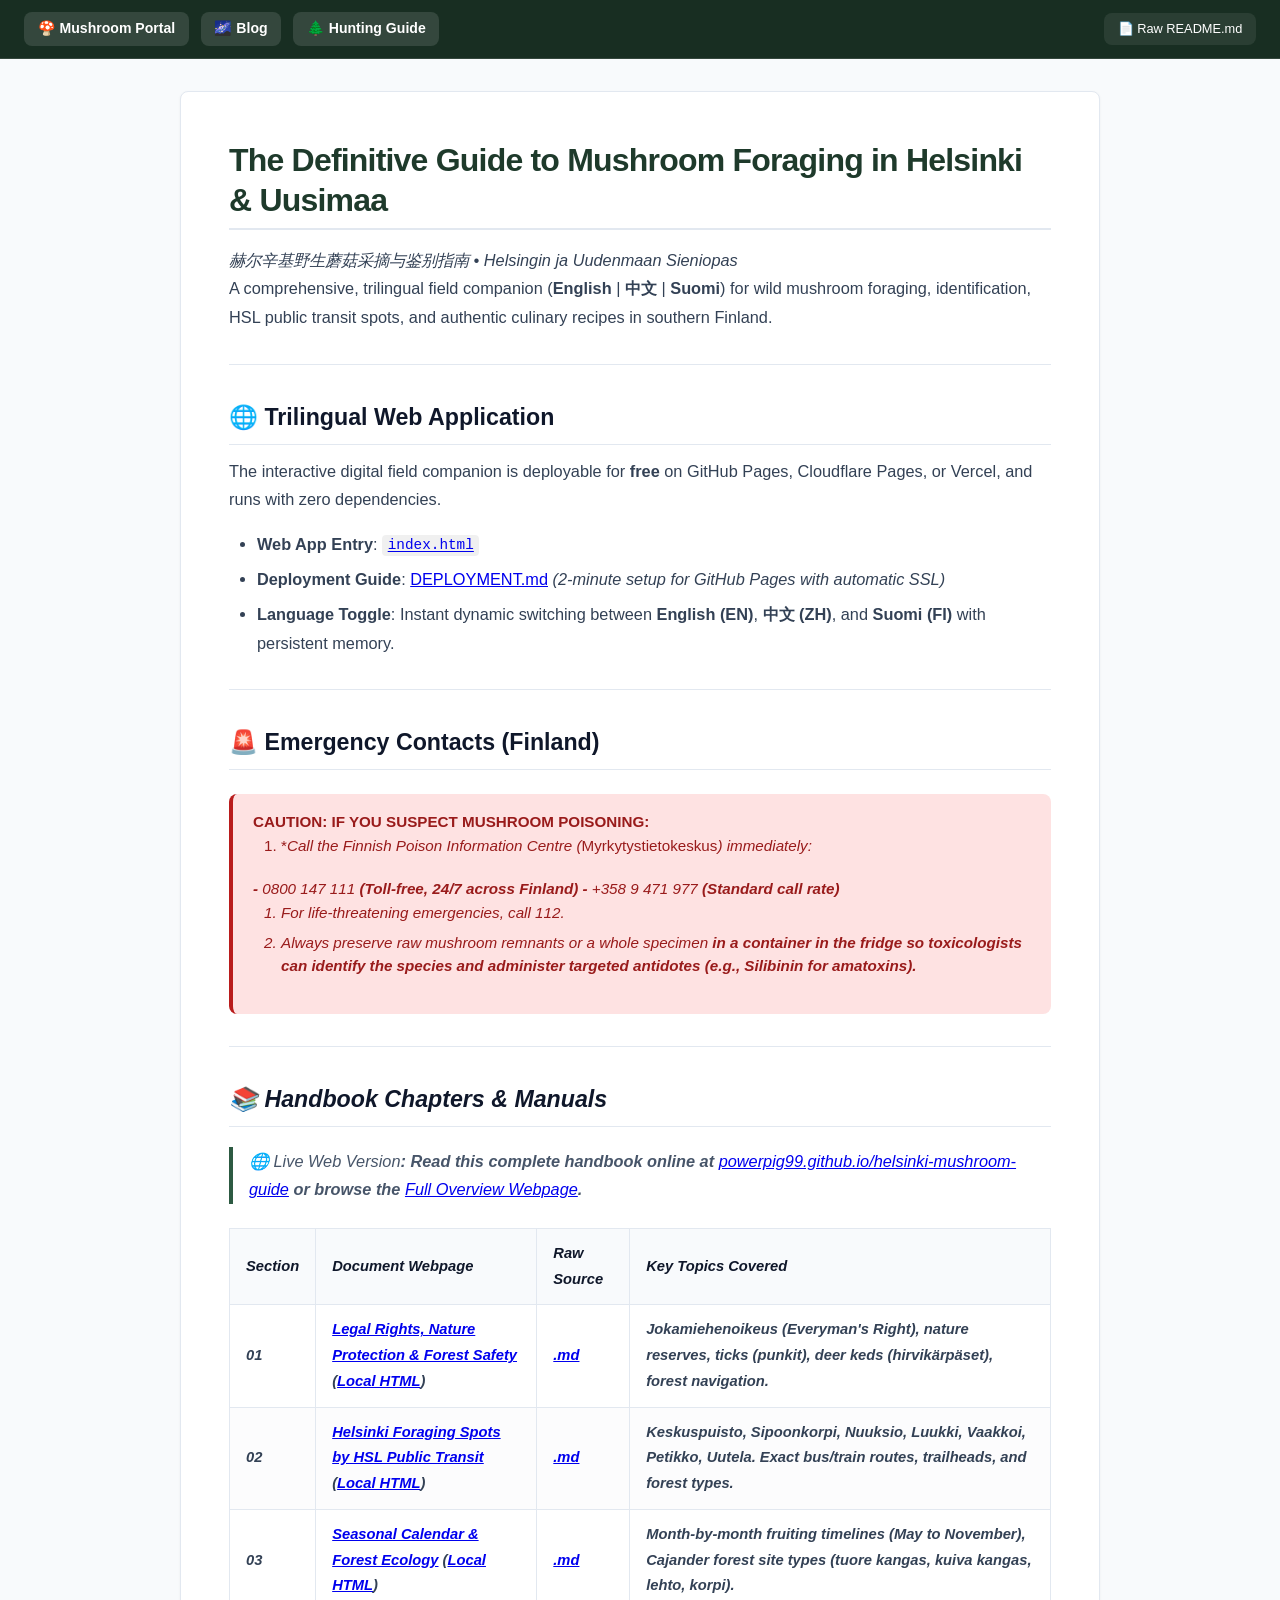
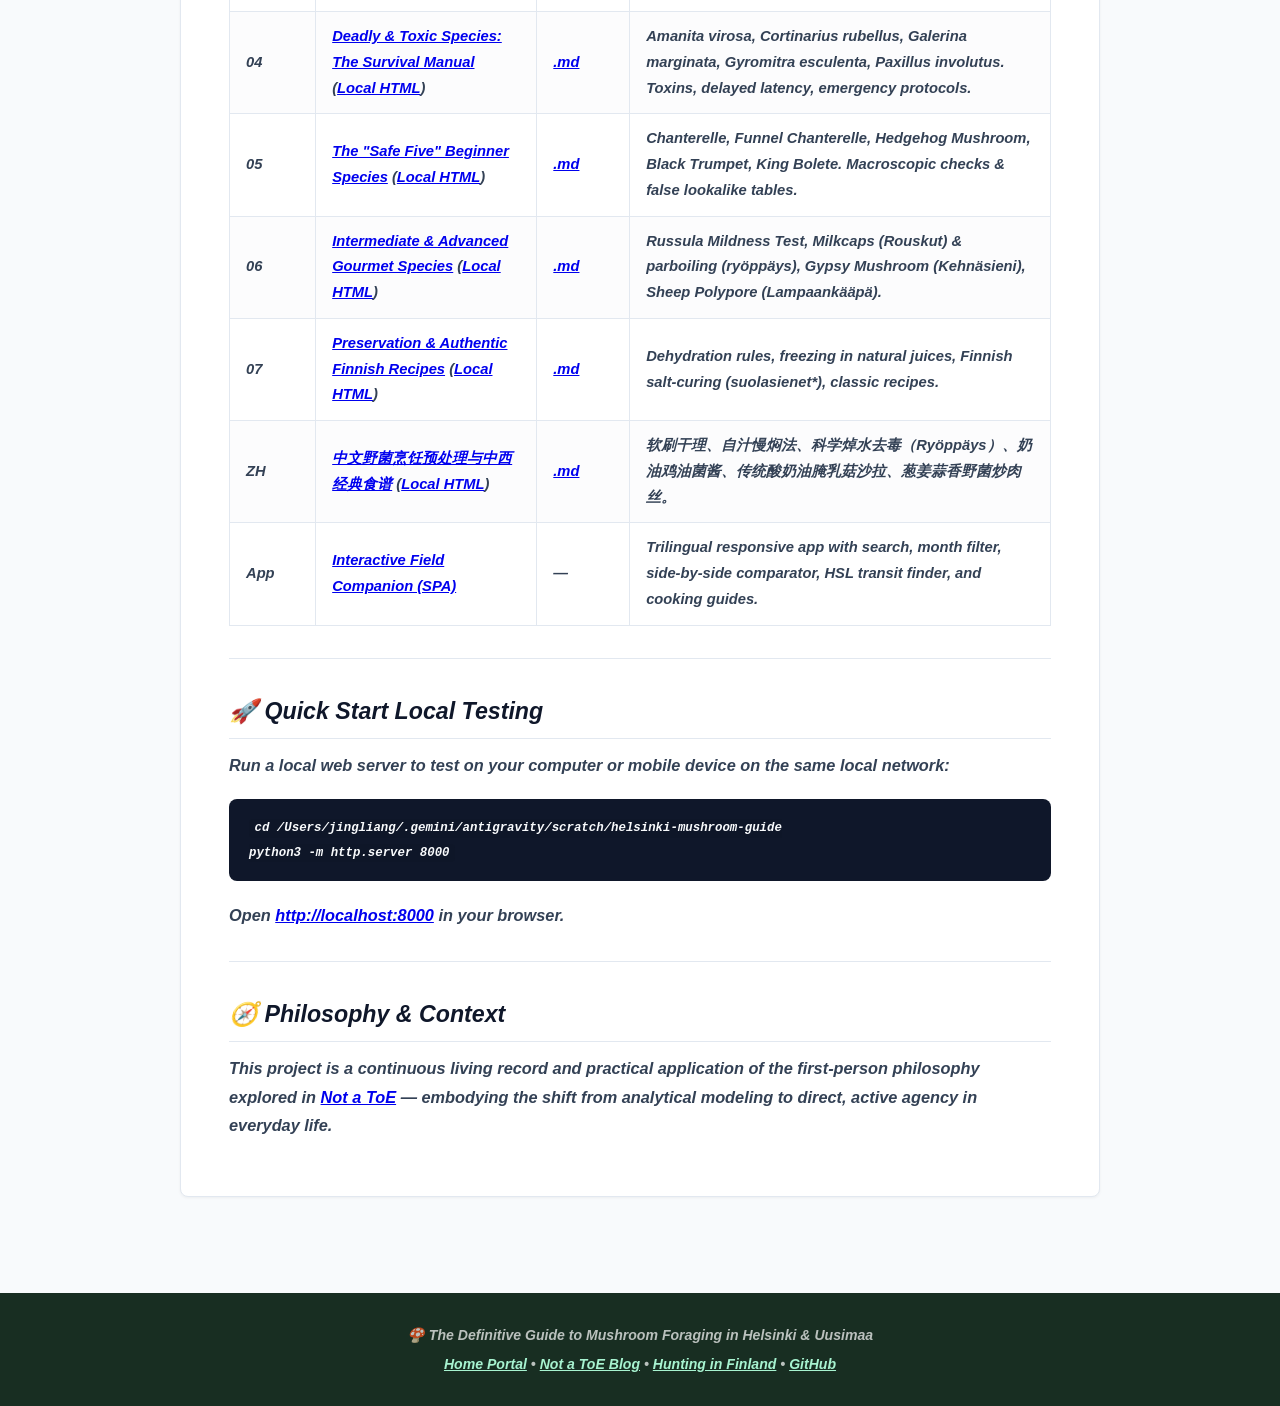
==== overview.html @ fee53db4 "feat: compile all markdown docs to standalone HTML webpages and add ecosystem links" ====
<!DOCTYPE html>
<html lang="en">
<head>
  <meta charset="UTF-8">
  <meta name="viewport" content="width=device-width, initial-scale=1.0">
  <title>Overview & Complete Guide | Helsinki Mushroom Guide (赫尔辛基野菌指南)</title>
  <link rel="stylesheet" href="styles.css">
  <style>
    body {
      background-color: var(--bg);
      color: var(--text-main);
      min-height: 100vh;
      display: flex;
      flex-direction: column;
      font-family: -apple-system, BlinkMacSystemFont, "Segoe UI", Roboto, Helvetica, Arial, "PingFang SC", "Hiragino Sans GB", "Microsoft YaHei", sans-serif;
    }
    .doc-sticky-header {
      position: sticky;
      top: 0;
      z-index: 100;
      background: #182e22;
      backdrop-filter: blur(12px);
      border-bottom: 1px solid rgba(255, 255, 255, 0.12);
      padding: 0.75rem 1.5rem;
      display: flex;
      align-items: center;
      justify-content: space-between;
      gap: 1rem;
      flex-wrap: wrap;
    }
    .doc-nav-left {
      display: flex;
      align-items: center;
      gap: 0.75rem;
      flex-wrap: wrap;
    }
    .doc-btn-back {
      color: #fff;
      text-decoration: none;
      display: inline-flex;
      align-items: center;
      gap: 0.4rem;
      font-weight: 600;
      font-size: 0.88rem;
      padding: 0.4rem 0.85rem;
      background: rgba(255, 255, 255, 0.12);
      border-radius: var(--radius);
      transition: all 0.2s ease;
    }
    .doc-btn-back:hover {
      background: #2d5a42;
      color: #fff;
      transform: translateX(-2px);
    }
    .doc-main-container {
      max-width: 960px;
      margin: 2rem auto;
      padding: 0 1.25rem 4rem;
      flex: 1;
      width: 100%;
    }
    .doc-card {
      background: #ffffff;
      border-radius: var(--radius);
      padding: 2.5rem 3rem;
      box-shadow: var(--shadow);
      border: 1px solid var(--border);
    }
    .doc-content-area {
      line-height: 1.75;
      font-size: 1.02rem;
      color: #334155;
    }
    .doc-content-area h1 {
      font-size: 2rem;
      color: #1e3a2b;
      margin-top: 0.5rem;
      margin-bottom: 1rem;
      line-height: 1.25;
      border-bottom: 2px solid var(--border);
      padding-bottom: 0.5rem;
    }
    .doc-content-area h2 {
      font-size: 1.45rem;
      color: #0f172a;
      margin-top: 2rem;
      margin-bottom: 0.75rem;
      border-bottom: 1px solid var(--border);
      padding-bottom: 0.4rem;
    }
    .doc-content-area h3 {
      font-size: 1.18rem;
      color: #1e293b;
      margin-top: 1.5rem;
      margin-bottom: 0.6rem;
    }
    .doc-content-area p {
      margin-bottom: 1rem;
    }
    .doc-content-area ul, .doc-content-area ol {
      margin-bottom: 1.25rem;
      padding-left: 1.75rem;
    }
    .doc-content-area li {
      margin-bottom: 0.4rem;
    }
    .table-container {
      width: 100%;
      overflow-x: auto;
      margin: 1.5rem 0;
    }
    table {
      width: 100%;
      border-collapse: collapse;
      font-size: 0.92rem;
    }
    th, td {
      border: 1px solid var(--border);
      padding: 0.75rem 1rem;
      text-align: left;
    }
    th {
      background: #f8fafc;
      font-weight: 700;
      color: #0f172a;
    }
    tr:nth-child(even) td {
      background: #fcfcfd;
    }
    .reader-alert {
      padding: 1rem 1.25rem;
      border-radius: var(--radius);
      margin: 1.5rem 0;
      font-size: 0.95rem;
      line-height: 1.55;
    }
    .reader-alert.danger {
      background-color: var(--danger-light);
      border-left: 4px solid var(--danger);
      color: #991b1b;
    }
    pre {
      background: #0f172a;
      color: #f8fafc;
      padding: 1rem 1.25rem;
      border-radius: var(--radius);
      overflow-x: auto;
      font-size: 0.88rem;
      margin: 1.25rem 0;
    }
    code {
      font-family: ui-monospace, SFMono-Regular, Menlo, Monaco, Consolas, monospace;
      background: rgba(0,0,0,0.06);
      padding: 0.15rem 0.35rem;
      border-radius: 4px;
      font-size: 0.88em;
    }
    blockquote {
      border-left: 4px solid #2d5a42;
      padding-left: 1rem;
      margin: 1.25rem 0;
      color: var(--text-muted);
      font-style: italic;
    }
    hr {
      border: 0;
      border-top: 1px solid var(--border);
      margin: 2rem 0;
    }
    @media (max-width: 768px) {
      .doc-card {
        padding: 1.5rem;
      }
    }
  </style>
</head>
<body>

  <header class="doc-sticky-header">
    <div class="doc-nav-left">
      <a href="index.html" class="doc-btn-back">🍄 Mushroom Portal</a>
      <a href="https://powerpig99.github.io/not-a-toe/" class="doc-btn-back" target="_blank" rel="noopener" title="Author Blog (Not a ToE)">🌌 Blog</a>
      <a href="https://powerpig99.github.io/hunting-in-finland/" class="doc-btn-back" target="_blank" rel="noopener" title="Companion Guide: Hunting in Finland">🌲 Hunting Guide</a>
    </div>
    <div>
      <a href="README.md" class="doc-btn-back" target="_blank" style="background:rgba(255,255,255,0.08); font-weight:normal; font-size:0.8rem;">📄 Raw README.md</a>
    </div>
  </header>

  <main class="doc-main-container">
    <article class="doc-card">
      <div class="doc-content-area">
        <h1>The Definitive Guide to Mushroom Foraging in Helsinki & Uusimaa</h1>
<em>赫尔辛基野生蘑菇采摘与鉴别指南 • Helsingin ja Uudenmaan Sieniopas</em>

<p>A comprehensive, trilingual field companion (<strong>English</strong> | <strong>中文</strong> | <strong>Suomi</strong>) for wild mushroom foraging, identification, HSL public transit spots, and authentic culinary recipes in southern Finland.</p>

<hr>

<h2>🌐 Trilingual Web Application</h2>

<p>The interactive digital field companion is deployable for <strong>free</strong> on GitHub Pages, Cloudflare Pages, or Vercel, and runs with zero dependencies.</p>

<ul>
  <li><strong>Web App Entry</strong>: <a href="index.html" rel="noopener noreferrer"><code>index.html</code></a></li>
  <li><strong>Deployment Guide</strong>: <a href="DEPLOYMENT.html" rel="noopener noreferrer">DEPLOYMENT.md</a> <em>(2-minute setup for GitHub Pages with automatic SSL)</em></li>
  <li><strong>Language Toggle</strong>: Instant dynamic switching between <strong>English (EN)</strong>, <strong>中文 (ZH)</strong>, and <strong>Suomi (FI)</strong> with persistent memory.</li>
</ul>

<hr>

<h2>🚨 Emergency Contacts (Finland)</h2>

<div class="reader-alert danger"><strong>CAUTION:</strong> <strong>IF YOU SUSPECT MUSHROOM POISONING:</strong>
<ol>
  <li>*<em>Call the Finnish Poison Information Centre (</em>Myrkytystietokeskus<em>) immediately:<strong></li>
</ol>
   - </strong>0800 147 111<strong> (Toll-free, 24/7 across Finland)
   - </strong>+358 9 471 977<strong> (Standard call rate)
<ol>
  <li></strong>For life-threatening emergencies, call 112.<strong></li>
  <li></strong>Always preserve raw mushroom remnants or a whole specimen<strong> in a container in the fridge so toxicologists can identify the species and administer targeted antidotes (e.g., Silibinin for amatoxins).</div></li>
</ol>

<hr>

<h2>📚 Handbook Chapters & Manuals</h2>

<blockquote>🌐 </strong>Live Web Version<strong>: Read this complete handbook online at <a href="https://powerpig99.github.io/helsinki-mushroom-guide/" rel="noopener noreferrer"></strong>powerpig99.github.io/helsinki-mushroom-guide<strong></a> or browse the <a href="overview.html" rel="noopener noreferrer"></strong>Full Overview Webpage<strong></a>.</blockquote>

<div class="table-container"><table><thead><tr><th>Section</th><th>Document Webpage</th><th>Raw Source</th><th>Key Topics Covered</th></tr></thead><tbody><tr><td></strong>01<strong></td><td><a href="https://powerpig99.github.io/helsinki-mushroom-guide/docs/01_legal_and_ethics.html" rel="noopener noreferrer"></strong>Legal Rights, Nature Protection & Forest Safety</em><em></a> (<a href="docs/01_legal_and_ethics.html" rel="noopener noreferrer">Local HTML</a>)</td><td><a href="docs/01_legal_and_ethics.html" rel="noopener noreferrer">.md</a></td><td></em>Jokamiehenoikeus<em> (Everyman's Right), nature reserves, ticks (</em>punkit<em>), deer keds (</em>hirvikärpäset<em>), forest navigation.</td></tr><tr><td><strong>02</strong></td><td><a href="https://powerpig99.github.io/helsinki-mushroom-guide/docs/02_helsinki_transit_spots_guide.html" rel="noopener noreferrer"><strong>Helsinki Foraging Spots by HSL Public Transit</strong></a> (<a href="docs/02_helsinki_transit_spots_guide.html" rel="noopener noreferrer">Local HTML</a>)</td><td><a href="docs/02_helsinki_transit_spots_guide.html" rel="noopener noreferrer">.md</a></td><td>Keskuspuisto, Sipoonkorpi, Nuuksio, Luukki, Vaakkoi, Petikko, Uutela. Exact bus/train routes, trailheads, and forest types.</td></tr><tr><td><strong>03</strong></td><td><a href="https://powerpig99.github.io/helsinki-mushroom-guide/docs/03_seasonal_calendar_and_habitats.html" rel="noopener noreferrer"><strong>Seasonal Calendar & Forest Ecology</strong></a> (<a href="docs/03_seasonal_calendar_and_habitats.html" rel="noopener noreferrer">Local HTML</a>)</td><td><a href="docs/03_seasonal_calendar_and_habitats.html" rel="noopener noreferrer">.md</a></td><td>Month-by-month fruiting timelines (May to November), Cajander forest site types (</em>tuore kangas<em>, </em>kuiva kangas<em>, </em>lehto<em>, </em>korpi<em>).</td></tr><tr><td><strong>04</strong></td><td><a href="https://powerpig99.github.io/helsinki-mushroom-guide/docs/04_deadly_and_toxic_species.html" rel="noopener noreferrer"><strong>Deadly & Toxic Species: The Survival Manual</strong></a> (<a href="docs/04_deadly_and_toxic_species.html" rel="noopener noreferrer">Local HTML</a>)</td><td><a href="docs/04_deadly_and_toxic_species.html" rel="noopener noreferrer">.md</a></td><td></em>Amanita virosa<em>, </em>Cortinarius rubellus<em>, </em>Galerina marginata<em>, </em>Gyromitra esculenta<em>, </em>Paxillus involutus<em>. Toxins, delayed latency, emergency protocols.</td></tr><tr><td><strong>05</strong></td><td><a href="https://powerpig99.github.io/helsinki-mushroom-guide/docs/05_beginner_safe_species.html" rel="noopener noreferrer"><strong>The "Safe Five" Beginner Species</strong></a> (<a href="docs/05_beginner_safe_species.html" rel="noopener noreferrer">Local HTML</a>)</td><td><a href="docs/05_beginner_safe_species.html" rel="noopener noreferrer">.md</a></td><td>Chanterelle, Funnel Chanterelle, Hedgehog Mushroom, Black Trumpet, King Bolete. Macroscopic checks & false lookalike tables.</td></tr><tr><td><strong>06</strong></td><td><a href="https://powerpig99.github.io/helsinki-mushroom-guide/docs/06_intermediate_and_advanced.html" rel="noopener noreferrer"><strong>Intermediate & Advanced Gourmet Species</strong></a> (<a href="docs/06_intermediate_and_advanced.html" rel="noopener noreferrer">Local HTML</a>)</td><td><a href="docs/06_intermediate_and_advanced.html" rel="noopener noreferrer">.md</a></td><td>Russula Mildness Test, Milkcaps (</em>Rouskut<em>) & parboiling (</em>ryöppäys<em>), Gypsy Mushroom (</em>Kehnäsieni<em>), Sheep Polypore (</em>Lampaankääpä<em>).</td></tr><tr><td><strong>07</strong></td><td><a href="https://powerpig99.github.io/helsinki-mushroom-guide/docs/07_preservation_and_recipes.html" rel="noopener noreferrer"><strong>Preservation & Authentic Finnish Recipes</strong></a> (<a href="docs/07_preservation_and_recipes.html" rel="noopener noreferrer">Local HTML</a>)</td><td><a href="docs/07_preservation_and_recipes.html" rel="noopener noreferrer">.md</a></td><td>Dehydration rules, freezing in natural juices, Finnish salt-curing (</em>suolasienet*), classic recipes.</td></tr><tr><td><strong>ZH</strong></td><td><a href="https://powerpig99.github.io/helsinki-mushroom-guide/docs/cooking_and_recipes_zh.html" rel="noopener noreferrer"><strong>中文野菌烹饪预处理与中西经典食谱</strong></a> (<a href="docs/cooking_and_recipes_zh.html" rel="noopener noreferrer">Local HTML</a>)</td><td><a href="docs/cooking_and_recipes_zh.html" rel="noopener noreferrer">.md</a></td><td>软刷干理、自汁慢焖法、科学焯水去毒（Ryöppäys）、奶油鸡油菌酱、传统酸奶油腌乳菇沙拉、葱姜蒜香野菌炒肉丝。</td></tr><tr><td><strong>App</strong></td><td><a href="index.html" rel="noopener noreferrer"><strong>Interactive Field Companion (SPA)</strong></a></td><td>—</td><td>Trilingual responsive app with search, month filter, side-by-side comparator, HSL transit finder, and cooking guides.</td></tr></tbody></table></div>
<hr>

<h2>🚀 Quick Start Local Testing</h2>

<p>Run a local web server to test on your computer or mobile device on the same local network:</p>

<pre><code class="language-bash">cd /Users/jingliang/.gemini/antigravity/scratch/helsinki-mushroom-guide
python3 -m http.server 8000
</code></pre>
Open <a href="http://localhost:8000" rel="noopener noreferrer">http://localhost:8000</a> in your browser.

<hr>

<h2>🧭 Philosophy & Context</h2>

<p>This project is a continuous living record and practical application of the first-person philosophy explored in <a href="https://powerpig99.github.io/not-a-toe/" rel="noopener noreferrer">Not a ToE</a> — embodying the shift from analytical modeling to direct, active agency in everyday life.</p>


      </div>
    </article>
  </main>

  <footer style="background:#182e22; color:rgba(255,255,255,0.7); text-align:center; padding:2rem 1rem; font-size:0.88rem;">
    <p>🍄 <strong>The Definitive Guide to Mushroom Foraging in Helsinki & Uusimaa</strong></p>
    <p style="margin-top:0.5rem;">
      <a href="index.html" style="color:#a7f3d0;">Home Portal</a> • 
      <a href="https://powerpig99.github.io/not-a-toe/" style="color:#a7f3d0;" target="_blank" rel="noopener">Not a ToE Blog</a> • 
      <a href="https://powerpig99.github.io/hunting-in-finland/" style="color:#a7f3d0;" target="_blank" rel="noopener">Hunting in Finland</a> • 
      <a href="https://github.com/powerpig99/helsinki-mushroom-guide" style="color:#a7f3d0;" target="_blank" rel="noopener">GitHub</a>
    </p>
  </footer>

</body>
</html>
---- styles.css ----
/* Helsinki Mushroom Foraging Field Companion Styles */
:root {
  --primary: #1e3a2b;
  --primary-light: #2d5a42;
  --accent: #d97706;
  --accent-light: #fef3c7;
  --danger: #b91c1c;
  --danger-light: #fee2e2;
  --warning: #c2410c;
  --warning-light: #ffedd5;
  --success: #15803d;
  --success-light: #dcfce7;
  --bg: #f8fafc;
  --card-bg: #ffffff;
  --text-main: #0f172a;
  --text-muted: #475569;
  --border: #e2e8f0;
  --radius: 8px;
  --shadow: 0 1px 3px 0 rgba(0, 0, 0, 0.05);
  --shadow-lg: 0 4px 6px -1px rgba(0, 0, 0, 0.07);
}

* {
  box-sizing: border-box;
  margin: 0;
  padding: 0;
}

body {
  font-family: -apple-system, BlinkMacSystemFont, "Segoe UI", Roboto, Helvetica, Arial, "PingFang SC", "Hiragino Sans GB", "Microsoft YaHei", sans-serif;
  background-color: var(--bg);
  color: var(--text-main);
  line-height: 1.5;
  -webkit-font-smoothing: antialiased;
}

/* Header & Banner */
header {
  background: #182e22;
  color: #ffffff;
  padding: 1.75rem 1.5rem 1.5rem;
  border-bottom: 1px solid rgba(255, 255, 255, 0.1);
}

.header-container {
  max-width: 1200px;
  margin: 0 auto;
}

.header-top-bar {
  display: flex;
  justify-content: space-between;
  align-items: center;
  margin-bottom: 0.75rem;
  flex-wrap: wrap;
  gap: 0.75rem;
}

.site-badge {
  display: inline-block;
  background-color: rgba(255, 255, 255, 0.15);
  backdrop-filter: blur(8px);
  color: #f1f5f9;
  font-size: 0.8rem;
  font-weight: 600;
  letter-spacing: 0.05em;
  padding: 0.25rem 0.75rem;
  border-radius: 9999px;
}

.blog-subtitle-link {
  color: #6ee7b7;
  text-decoration: underline;
  text-underline-offset: 3px;
  font-weight: 700;
  transition: all 0.2s;
}

.blog-subtitle-link:hover {
  color: #ffffff;
  text-decoration-color: #ffffff;
}

/* Language Switcher: Dual Bars Side-by-Side, Flags Only, Minimalist */
.lang-switcher-wrapper {
  display: inline-flex;
  flex-direction: row;
  align-items: center;
  gap: 6px;
}

.lang-row {
  display: inline-flex;
  align-items: center;
  gap: 2px;
}

.header-top-bar .lang-row {
  background: rgba(0, 0, 0, 0.2);
  padding: 2px;
  border-radius: 6px;
}

.lang-btn {
  background: none;
  border: none;
  font-size: 1.15rem;
  line-height: 1;
  padding: 2px 4px;
  border-radius: 4px;
  cursor: pointer;
  transition: all 0.15s ease;
  display: inline-flex;
  align-items: center;
  justify-content: center;
  min-width: 28px;
  min-height: 26px;
}

.lang-btn:hover {
  background: rgba(255, 255, 255, 0.2);
}

.lang-btn.active {
  background-color: #ffffff;
  box-shadow: 0 1px 2px rgba(0, 0, 0, 0.15);
}

.lang-btn.secondary-btn {
  opacity: 0.65;
}

.lang-btn.secondary-btn:hover {
  opacity: 1;
}

.lang-btn.secondary-btn.active-secondary {
  background-color: rgba(255, 255, 255, 0.35);
  box-shadow: 0 0 0 1.5px rgba(255, 255, 255, 0.7);
  opacity: 1;
}

.lang-btn.disabled-lang {
  opacity: 0.15;
  cursor: not-allowed;
  pointer-events: none;
}

h1 {
  font-size: 2.25rem;
  font-weight: 800;
  letter-spacing: -0.025em;
  margin-bottom: 0.5rem;
  line-height: 1.2;
}

.subtitle {
  color: #cbd5e1;
  font-size: 1.02rem;
  max-width: 800px;
  margin-bottom: 1.5rem;
  line-height: 1.5;
}

/* Emergency Alert Bar - Minimalist */
.emergency-bar {
  background: rgba(0, 0, 0, 0.25);
  color: #ffffff;
  border-radius: 8px;
  padding: 0.85rem 1.15rem;
  display: flex;
  flex-wrap: wrap;
  align-items: center;
  justify-content: space-between;
  gap: 1rem;
  border: 1px solid rgba(255, 255, 255, 0.15);
}

.emergency-info {
  display: flex;
  align-items: center;
  gap: 0.75rem;
}

.emergency-icon {
  font-size: 1.5rem;
}

.emergency-text strong {
  display: block;
  font-size: 0.95rem;
  color: #ffffff;
  font-weight: 600;
}

.emergency-text span {
  font-size: 0.82rem;
  color: #cbd5e1;
}

.emergency-btn {
  background-color: rgba(255, 255, 255, 0.15);
  color: #ffffff;
  border: 1px solid rgba(255, 255, 255, 0.25);
  font-weight: 600;
  padding: 0.35rem 0.75rem;
  border-radius: 6px;
  text-decoration: none;
  font-size: 0.82rem;
  transition: all 0.15s ease;
  display: inline-flex;
  align-items: center;
  gap: 0.4rem;
}

.emergency-btn:hover {
  background-color: rgba(255, 255, 255, 0.25);
}

/* Main Container & Tabs */
main {
  max-width: 1200px;
  margin: 0 auto;
  padding: 1.5rem 1rem 4rem;
}

.nav-tabs {
  display: flex;
  gap: 0.5rem;
  border-bottom: 2px solid var(--border);
  margin-bottom: 2rem;
  overflow-x: auto;
  padding-bottom: 2px;
}

.tab-btn {
  background: none;
  border: none;
  padding: 0.75rem 1.25rem;
  font-size: 1rem;
  font-weight: 600;
  color: var(--text-muted);
  cursor: pointer;
  border-radius: 8px 8px 0 0;
  transition: all 0.2s;
  white-space: nowrap;
}

.tab-btn:hover {
  color: var(--primary);
  background-color: #f1f5f9;
}

.tab-btn.active {
  color: var(--primary);
  border-bottom: 3px solid var(--primary);
  background-color: #ffffff;
}

/* Filter Controls */
.controls-panel {
  background: var(--card-bg);
  border: 1px solid var(--border);
  border-radius: var(--radius);
  padding: 1.25rem;
  margin-bottom: 2rem;
  box-shadow: var(--shadow);
}

.search-box {
  position: relative;
  margin-bottom: 1.25rem;
}

.search-box input {
  width: 100%;
  padding: 0.85rem 1rem 0.85rem 2.75rem;
  border: 1.5px solid var(--border);
  border-radius: 8px;
  font-size: 1rem;
  outline: none;
  transition: border-color 0.2s;
}

.search-box input:focus {
  border-color: var(--primary);
  box-shadow: 0 0 0 3px rgba(30, 58, 43, 0.15);
}

.search-icon {
  position: absolute;
  left: 0.9rem;
  top: 50%;
  transform: translateY(-50%);
  color: var(--text-muted);
  font-size: 1.1rem;
}

.filters-row {
  display: flex;
  flex-wrap: wrap;
  gap: 1rem;
  align-items: center;
}

.filter-group {
  display: flex;
  flex-wrap: wrap;
  gap: 0.4rem;
  align-items: center;
}

.filter-label {
  font-size: 0.85rem;
  font-weight: 700;
  color: var(--text-muted);
  margin-right: 0.25rem;
  text-transform: uppercase;
  letter-spacing: 0.05em;
}

.pill-btn {
  background-color: #f1f5f9;
  border: 1px solid var(--border);
  color: var(--text-main);
  font-size: 0.85rem;
  font-weight: 500;
  padding: 0.35rem 0.75rem;
  border-radius: 9999px;
  cursor: pointer;
  transition: all 0.2s;
}

.pill-btn:hover {
  background-color: #e2e8f0;
}

.pill-btn.active {
  background-color: var(--primary);
  border-color: var(--primary);
  color: #ffffff;
}

/* Season Month Selector */
.season-bar {
  display: flex;
  gap: 0.4rem;
  margin-top: 1rem;
  padding-top: 1rem;
  border-top: 1px solid var(--border);
  overflow-x: auto;
}

.month-btn {
  flex: 1;
  min-width: 55px;
  text-align: center;
  padding: 0.4rem 0.2rem;
  background-color: #f8fafc;
  border: 1px solid var(--border);
  border-radius: 6px;
  font-size: 0.8rem;
  font-weight: 600;
  color: var(--text-muted);
  cursor: pointer;
  transition: all 0.2s;
}

.month-btn:hover {
  background-color: #e2e8f0;
}

.month-btn.active {
  background-color: var(--accent);
  border-color: var(--accent);
  color: #ffffff;
}

/* Mushroom Grid */
.mushroom-grid {
  display: grid;
  grid-template-columns: repeat(auto-fill, minmax(340px, 1fr));
  gap: 1.75rem;
}

.mushroom-card {
  background: var(--card-bg);
  border: 1px solid var(--border);
  border-radius: var(--radius);
  overflow: hidden;
  box-shadow: var(--shadow);
  display: flex;
  flex-direction: column;
  transition: transform 0.2s, box-shadow 0.2s;
}

.mushroom-card:hover {
  transform: translateY(-4px);
  box-shadow: var(--shadow-lg);
}

.card-image-wrap {
  position: relative;
  height: 220px;
  background-color: #e2e8f0;
  overflow: hidden;
  cursor: pointer;
}

.card-image-wrap img {
  width: 100%;
  height: 100%;
  object-fit: cover;
  transition: transform 0.3s;
}

.card-image-wrap:hover img {
  transform: scale(1.04);
}

.card-badges {
  position: absolute;
  top: 0.75rem;
  left: 0.75rem;
  display: flex;
  flex-direction: column;
  gap: 0.35rem;
  z-index: 2;
}

.badge {
  font-size: 0.75rem;
  font-weight: 700;
  padding: 0.25rem 0.6rem;
  border-radius: 9999px;
  text-transform: uppercase;
  letter-spacing: 0.05em;
  display: inline-flex;
  align-items: center;
  gap: 0.25rem;
  box-shadow: 0 2px 4px rgba(0,0,0,0.2);
}

.badge-choice { background-color: #15803d; color: #ffffff; }
.badge-good { background-color: #0284c7; color: #ffffff; }
.badge-edible { background-color: #475569; color: #ffffff; }
.badge-parboil { background-color: #c2410c; color: #ffffff; }
.badge-deadly { background-color: #991b1b; color: #ffffff; }
.badge-inedible { background-color: #71717a; color: #ffffff; }

.star-rating {
  position: absolute;
  top: 0.75rem;
  right: 0.75rem;
  background: rgba(0, 0, 0, 0.75);
  color: #fbbf24;
  font-size: 0.85rem;
  font-weight: 700;
  padding: 0.2rem 0.5rem;
  border-radius: 4px;
  backdrop-filter: blur(4px);
  z-index: 10;
  letter-spacing: 0.05em;
  pointer-events: none;
  line-height: 1;
}

.detail-photo-star {
  top: 0.85rem;
  right: 0.85rem;
  font-size: 1.15rem;
  padding: 0.35rem 0.75rem;
  border-radius: 6px;
  box-shadow: 0 2px 8px rgba(0, 0, 0, 0.5);
}

.lookalike-img-container .star-rating {
  top: 0.4rem;
  right: 0.4rem;
  font-size: 0.72rem;
  padding: 0.15rem 0.4rem;
}

.card-body {
  padding: 1.25rem;
  display: flex;
  flex-direction: column;
  flex: 1;
}

.card-title-area {
  margin-bottom: 0.75rem;
}

.card-finnish-name {
  font-size: 1.35rem;
  font-weight: 800;
  color: var(--text-main);
  line-height: 1.2;
}

.card-latin-name {
  font-style: italic;
  color: var(--text-muted);
  font-size: 0.95rem;
}

.card-english-name {
  font-size: 0.9rem;
  color: #64748b;
  margin-top: 0.15rem;
}

.meta-row {
  display: flex;
  flex-wrap: wrap;
  gap: 0.5rem;
  margin-bottom: 1rem;
  font-size: 0.8rem;
}

.meta-tag {
  background-color: #f1f5f9;
  color: #334155;
  padding: 0.2rem 0.5rem;
  border-radius: 4px;
  font-weight: 500;
}

.card-morphology {
  background-color: #f8fafc;
  border: 1px solid #edf2f7;
  border-radius: 8px;
  padding: 0.75rem;
  margin-bottom: 1rem;
  font-size: 0.85rem;
}

.morphology-item {
  display: flex;
  gap: 0.5rem;
  margin-bottom: 0.35rem;
}

.morphology-item:last-child {
  margin-bottom: 0;
}

.morphology-label {
  font-weight: 700;
  color: var(--text-muted);
  min-width: 85px;
}

.card-alert {
  background-color: var(--danger-light);
  border-left: 4px solid var(--danger);
  color: #7f1d1d;
  padding: 0.6rem 0.75rem;
  border-radius: 4px;
  font-size: 0.82rem;
  font-weight: 600;
  margin-bottom: 1rem;
}

.card-tip {
  background-color: var(--accent-light);
  border-left: 4px solid var(--accent);
  color: #78350f;
  padding: 0.6rem 0.75rem;
  border-radius: 4px;
  font-size: 0.82rem;
  margin-bottom: 1rem;
}

.card-footer {
  margin-top: auto;
  padding-top: 0.75rem;
  border-top: 1px solid var(--border);
  display: flex;
  justify-content: space-between;
  align-items: center;
  font-size: 0.8rem;
  color: var(--text-muted);
}

/* Lightbox Gallery Modal */
.gallery-modal-backdrop {
  position: fixed;
  top: 0;
  left: 0;
  width: 100%;
  height: 100%;
  background: rgba(10, 15, 12, 0.88);
  backdrop-filter: blur(8px);
  z-index: 10000;
  display: flex;
  align-items: center;
  justify-content: center;
  opacity: 0;
  pointer-events: none;
  transition: opacity 0.25s ease;
  padding: 1rem;
}

.gallery-modal-backdrop.open {
  opacity: 1;
  pointer-events: auto;
}

.gallery-modal-content {
  background: #111827;
  border: 1px solid rgba(255, 255, 255, 0.15);
  border-radius: 16px;
  width: 100%;
  max-width: 920px;
  max-height: 94vh;
  display: flex;
  flex-direction: column;
  overflow: hidden;
  box-shadow: 0 25px 50px -12px rgba(0, 0, 0, 0.6);
  color: #ffffff;
}

.gallery-modal-header {
  display: flex;
  justify-content: space-between;
  align-items: center;
  padding: 1rem 1.5rem;
  background: rgba(0, 0, 0, 0.4);
  border-bottom: 1px solid rgba(255, 255, 255, 0.1);
}

.gallery-modal-title {
  display: flex;
  align-items: baseline;
  gap: 0.5rem;
  flex-wrap: wrap;
}

.gallery-modal-title h3 {
  font-size: 1.25rem;
  font-weight: 800;
  color: #ffffff;
  margin: 0;
}

.gallery-modal-title span {
  font-size: 0.85rem;
  color: #94a3b8;
  font-style: italic;
}

.gallery-counter {
  background: rgba(255, 255, 255, 0.12);
  color: #f1f5f9;
  font-size: 0.85rem;
  font-weight: 700;
  padding: 0.25rem 0.75rem;
  border-radius: 9999px;
  margin-left: auto;
  margin-right: 1rem;
}

.gallery-close-btn {
  background: rgba(255, 255, 255, 0.1);
  border: none;
  color: #ffffff;
  width: 36px;
  height: 36px;
  border-radius: 50%;
  font-size: 1.25rem;
  display: flex;
  align-items: center;
  justify-content: center;
  cursor: pointer;
  transition: all 0.2s;
}

.gallery-close-btn:hover {
  background: rgba(239, 68, 68, 0.8);
  transform: scale(1.05);
}

.gallery-stage {
  position: relative;
  flex: 1;
  min-height: 340px;
  max-height: 56vh;
  display: flex;
  align-items: center;
  justify-content: center;
  background: #030712;
  overflow: hidden;
  user-select: none;
}

.gallery-main-image {
  max-width: 100%;
  max-height: 56vh;
  object-fit: contain;
  transition: opacity 0.2s ease;
}

.gallery-nav-btn {
  position: absolute;
  top: 50%;
  transform: translateY(-50%);
  background: rgba(0, 0, 0, 0.65);
  border: 1px solid rgba(255, 255, 255, 0.2);
  color: #ffffff;
  width: 46px;
  height: 46px;
  border-radius: 50%;
  font-size: 1.75rem;
  display: flex;
  align-items: center;
  justify-content: center;
  cursor: pointer;
  transition: all 0.2s;
  z-index: 10;
  user-select: none;
}

.gallery-nav-btn:hover {
  background: rgba(255, 255, 255, 0.25);
  transform: translateY(-50%) scale(1.08);
}

.gallery-nav-btn.prev {
  left: 1rem;
}

.gallery-nav-btn.next {
  right: 1rem;
}

.gallery-caption-bar {
  padding: 0.85rem 1.5rem;
  background: rgba(0, 0, 0, 0.35);
  border-top: 1px solid rgba(255, 255, 255, 0.08);
  display: flex;
  justify-content: space-between;
  align-items: center;
  flex-wrap: wrap;
  gap: 0.5rem;
}

.gallery-caption-text {
  font-size: 0.92rem;
  color: #f3f4f6;
  font-weight: 500;
}

.gallery-attribution {
  font-size: 0.75rem;
  color: #9ca3af;
}

.gallery-thumbnails-strip {
  display: flex;
  gap: 0.6rem;
  padding: 0.85rem 1.5rem 1rem;
  background: #111827;
  overflow-x: auto;
  border-top: 1px solid rgba(255, 255, 255, 0.08);
}

.gallery-thumb {
  width: 68px;
  height: 52px;
  border-radius: 6px;
  overflow: hidden;
  cursor: pointer;
  opacity: 0.55;
  border: 2px solid transparent;
  transition: all 0.2s;
  flex-shrink: 0;
}

.gallery-thumb:hover {
  opacity: 0.85;
}

.gallery-thumb.active {
  opacity: 1;
  border-color: var(--primary);
  box-shadow: 0 0 0 2px var(--primary);
}

.gallery-thumb img {
  width: 100%;
  height: 100%;
  object-fit: cover;
}

/* Side-by-Side Lookalike Comparator */
.comparator-section {
  display: flex;
  flex-direction: column;
  gap: 2rem;
}

.comparator-card {
  background: var(--card-bg);
  border: 1px solid var(--border);
  border-radius: var(--radius);
  overflow: hidden;
  box-shadow: var(--shadow);
}

.comparator-header {
  background-color: #f1f5f9;
  padding: 1rem 1.5rem;
  border-bottom: 1px solid var(--border);
  display: flex;
  justify-content: space-between;
  align-items: center;
}

.comparator-pair-grid {
  display: grid;
  grid-template-columns: 1fr 1fr;
  divide-x: 1px solid var(--border);
}

@media (max-width: 768px) {
  .comparator-pair-grid {
    grid-template-columns: 1fr;
    divide-x: 0;
  }
}

.comparator-item {
  padding: 1.5rem;
}

.comparator-item.edible {
  background-color: #f0fdf4;
}

.comparator-item.toxic {
  background-color: #fef2f2;
}

.diff-checklist {
  list-style: none;
  margin-top: 1rem;
}

.diff-checklist li {
  padding: 0.4rem 0;
  display: flex;
  gap: 0.5rem;
  font-size: 0.9rem;
  border-bottom: 1px dashed rgba(0,0,0,0.08);
}

/* HSL Transit Spot Finder */
.spots-grid {
  display: grid;
  grid-template-columns: repeat(auto-fill, minmax(350px, 1fr));
  gap: 1.75rem;
}

.spot-card {
  background: var(--card-bg);
  border: 1px solid var(--border);
  border-radius: var(--radius);
  padding: 1.5rem;
  box-shadow: var(--shadow);
}

.spot-header {
  display: flex;
  justify-content: space-between;
  align-items: flex-start;
  margin-bottom: 0.75rem;
}

.spot-title {
  font-size: 1.25rem;
  font-weight: 800;
  color: var(--primary);
}

.spot-zone {
  background-color: #dbeafe;
  color: #1e40af;
  font-size: 0.75rem;
  font-weight: 700;
  padding: 0.2rem 0.5rem;
  border-radius: 4px;
}

.spot-transit {
  background-color: #f8fafc;
  border-radius: 6px;
  padding: 0.75rem;
  margin: 0.75rem 0;
  font-size: 0.85rem;
}

.spot-species-list {
  display: flex;
  flex-wrap: wrap;
  gap: 0.4rem;
  margin-top: 0.75rem;
}

.species-tag {
  background-color: #e2e8f0;
  color: #1e293b;
  font-size: 0.75rem;
  padding: 0.2rem 0.5rem;
  border-radius: 4px;
}

/* ==========================================================================
   Dedicated Mushroom Field Guide Detail View & Horizontal Swipe Carousel
   ========================================================================== */

body.viewing-detail header,
body.viewing-detail #site-header {
  display: none !important;
}

body.viewing-detail main {
  padding-top: 0.75rem;
}

@media (max-width: 640px) {
  body.viewing-detail main {
    padding: 0.35rem 0.5rem 3rem;
  }

  body.viewing-detail .detail-top-bar {
    top: 0;
    margin-bottom: 0.5rem;
    padding: 0.45rem 0.65rem;
    border-radius: 8px;
  }

  body.viewing-detail .btn-back-catalog {
    width: 32px;
    height: 32px;
    min-width: 32px;
    padding: 0;
  }

  body.viewing-detail .btn-back-label {
    display: none;
  }
}

.mushroom-detail-view {
  display: flex;
  flex-direction: column;
  gap: 1.5rem;
  max-width: 900px;
  margin: 0 auto 3rem;
}

/* Detail Navigation Bar (Sticky Back Bar with Language Switcher) */
.detail-top-bar {
  display: flex;
  align-items: center;
  justify-content: space-between;
  gap: 0.75rem;
  background: var(--card-bg);
  border: 1px solid var(--border);
  padding: 0.65rem 1rem;
  border-radius: var(--radius);
  box-shadow: var(--shadow);
  position: sticky;
  top: 0.5rem;
  z-index: 40;
  backdrop-filter: blur(10px);
  background-color: rgba(255, 255, 255, 0.97);
  flex-wrap: wrap;
}

.detail-top-bar-left {
  display: flex;
  align-items: center;
  gap: 0.6rem;
  flex-wrap: wrap;
}

.btn-back-catalog {
  display: inline-flex;
  align-items: center;
  justify-content: center;
  gap: 0.4rem;
  background: var(--primary);
  color: #ffffff;
  border: none;
  height: 32px;
  padding: 0 0.85rem;
  border-radius: 6px;
  font-weight: 600;
  font-size: 0.88rem;
  line-height: 1;
  cursor: pointer;
  transition: all 0.2s ease;
  text-decoration: none;
}

.btn-back-catalog:hover {
  background: var(--primary-light);
  transform: translateX(-2px);
}

.btn-back-label {
  display: inline;
}

.back-icon {
  flex-shrink: 0;
  display: block;
}

.detail-lang-wrapper {
  display: inline-flex;
  flex-direction: row;
  align-items: center;
  gap: 6px;
}

.detail-lang-wrapper .lang-row {
  background: #f1f5f9;
  border: 1px solid var(--border);
  padding: 2px;
  border-radius: 6px;
}

.detail-lang-wrapper .lang-btn:hover {
  background: #e2e8f0;
}

.detail-lang-wrapper .lang-btn.active {
  background-color: var(--primary);
  color: #ffffff;
}

.detail-lang-wrapper .lang-btn.secondary-btn.active-secondary {
  background-color: #cbd5e1;
  box-shadow: 0 0 0 1.5px #64748b;
}

/* Bilingual Dual-Language Layout Styles - Minimalist Text-First */
.bilingual-container {
  display: grid;
  grid-template-columns: 1fr 1fr;
  gap: 1.5rem;
}

@media (max-width: 640px) {
  .bilingual-container {
    grid-template-columns: 1fr;
    gap: 0.5rem;
  }
}

.bilingual-primary {
  color: #0f172a;
  line-height: 1.65;
  font-size: 0.95rem;
}

.bilingual-secondary {
  color: #64748b;
  line-height: 1.65;
  font-size: 0.92rem;
}

.detail-species-secondary-name {
  display: block;
  font-size: 1.15rem;
  font-weight: 500;
  color: #64748b;
  margin-top: 0.15rem;
}

.secondary-trait-text {
  font-size: 0.85rem;
  color: #64748b;
  margin-top: 0.2rem;
}

.card-secondary-title {
  display: block;
  font-size: 0.88rem;
  font-weight: 500;
  color: #64748b;
  margin-top: 0.15rem;
}

.card-secondary-alias {
  color: #64748b;
  font-size: 0.8rem;
}

.card-morph-secondary {
  font-size: 0.78rem;
  color: #64748b;
  margin-top: 0.15rem;
}

.lookalike-sub-title {
  font-size: 0.85rem;
  font-weight: 500;
  color: #64748b;
  margin-top: 0.15rem;
}

.detail-nav-species-name {
  font-weight: 800;
  font-size: 0.9rem;
  color: var(--text-main);
  white-space: nowrap;
  overflow: hidden;
  text-overflow: ellipsis;
  max-width: 260px;
}

/* Top Photo Swipe Carousel Container */
.detail-carousel-card {
  background: var(--card-bg);
  border: 1px solid var(--border);
  border-radius: var(--radius);
  overflow: hidden;
  box-shadow: var(--shadow-lg);
  position: relative;
}

.carousel-viewport-wrapper {
  position: relative;
  width: 100%;
  background: #020617;
  overflow: hidden;
}

/* The Horizontal Scroll-Snap Track */
.detail-carousel-track {
  display: flex;
  overflow-x: auto;
  scroll-snap-type: x mandatory;
  -webkit-overflow-scrolling: touch;
  scrollbar-width: none; /* Firefox */
  scroll-behavior: smooth;
  width: 100%;
}

.detail-carousel-track::-webkit-scrollbar {
  display: none; /* WebKit/Chrome/Safari */
}

/* Each Slide */
.detail-carousel-slide {
  flex: 0 0 100%;
  min-width: 100%;
  width: 100%;
  scroll-snap-align: start;
  scroll-snap-stop: always;
  position: relative;
  height: 340px;
  display: flex;
  align-items: center;
  justify-content: center;
  background: #090d16;
}

@media (min-width: 640px) {
  .detail-carousel-slide {
    height: 420px;
  }
}

@media (min-width: 1024px) {
  .detail-carousel-slide {
    height: 480px;
  }
}

.detail-carousel-slide img {
  width: 100%;
  height: 100%;
  object-fit: cover;
  display: block;
  user-select: none;
  -webkit-user-drag: none;
}

/* Slide Caption Overlay */
.slide-caption-overlay {
  position: absolute;
  bottom: 0;
  left: 0;
  right: 0;
  background: linear-gradient(to top, rgba(0, 0, 0, 0.85) 0%, rgba(0, 0, 0, 0.45) 60%, transparent 100%);
  color: #ffffff;
  padding: 1.5rem 1.25rem 0.75rem;
  display: flex;
  justify-content: space-between;
  align-items: flex-end;
  gap: 1rem;
  pointer-events: none;
}

.slide-caption-title {
  font-size: 0.95rem;
  font-weight: 600;
  text-shadow: 0 1px 3px rgba(0,0,0,0.8);
}

.slide-photo-count {
  font-size: 0.8rem;
  background: rgba(0, 0, 0, 0.55);
  border: 1px solid rgba(255, 255, 255, 0.2);
  padding: 0.2rem 0.6rem;
  border-radius: 9999px;
  font-weight: 700;
  white-space: nowrap;
}

/* Desktop Arrow Controls */
.carousel-arrow-btn {
  position: absolute;
  top: 50%;
  transform: translateY(-50%);
  background: rgba(0, 0, 0, 0.6);
  color: #ffffff;
  border: 1px solid rgba(255, 255, 255, 0.25);
  width: 44px;
  height: 44px;
  border-radius: 50%;
  display: flex;
  align-items: center;
  justify-content: center;
  font-size: 1.5rem;
  cursor: pointer;
  z-index: 10;
  transition: all 0.2s;
}

.carousel-arrow-btn:hover {
  background: rgba(0, 0, 0, 0.85);
  transform: translateY(-50%) scale(1.1);
}

.carousel-arrow-btn.prev {
  left: 0.75rem;
}

.carousel-arrow-btn.next {
  right: 0.75rem;
}

@media (max-width: 640px) {
  .carousel-arrow-btn {
    display: none; /* Natural swiping on touch devices */
  }
}

/* Carousel Dots Indicator Bar */
.detail-carousel-footer {
  display: flex;
  align-items: center;
  justify-content: center;
  padding: 0.65rem 1rem;
  background: #ffffff;
  border-top: 1px solid var(--border);
}

.carousel-dots-container {
  display: flex;
  align-items: center;
  justify-content: center;
  gap: 8px;
}

.carousel-dot {
  width: 10px;
  height: 10px;
  border-radius: 50%;
  background: #cbd5e1;
  border: none;
  cursor: pointer;
  padding: 0;
  transition: all 0.3s cubic-bezier(0.4, 0, 0.2, 1);
}

.carousel-dot.active {
  width: 28px;
  border-radius: 9999px;
  background: var(--primary);
}

/* Detail Info Header Card */
.detail-header-card {
  background: var(--card-bg);
  border: 1px solid var(--border);
  border-radius: var(--radius);
  padding: 1.5rem;
  box-shadow: var(--shadow);
}

.detail-title-row {
  display: flex;
  justify-content: space-between;
  align-items: flex-start;
  flex-wrap: wrap;
  gap: 1rem;
  margin-bottom: 0.75rem;
}

.detail-species-primary-name {
  font-size: 1.85rem;
  font-weight: 800;
  color: var(--primary);
  line-height: 1.2;
}

.detail-species-latin-name {
  font-size: 1.15rem;
  font-style: italic;
  color: var(--text-muted);
  margin-top: 0.2rem;
}

.detail-species-alt-names {
  font-size: 0.95rem;
  color: #64748b;
  margin-top: 0.25rem;
}

.detail-badge-group {
  display: flex;
  align-items: center;
  gap: 0.5rem;
  flex-wrap: wrap;
}

.detail-meta-bar {
  display: flex;
  flex-wrap: wrap;
  gap: 0.75rem;
  margin-top: 1rem;
  padding-top: 1rem;
  border-top: 1px solid #f1f5f9;
  font-size: 0.88rem;
}

/* Detail Content Section Cards */
.detail-section-card {
  background: var(--card-bg);
  border: 1px solid var(--border);
  border-radius: var(--radius);
  padding: 1.35rem 1.5rem;
}

.detail-section-title {
  font-size: 1.2rem;
  font-weight: 700;
  color: #1e293b;
  margin-bottom: 0.75rem;
  display: flex;
  align-items: center;
  gap: 0.5rem;
}

.detail-section-body {
  font-size: 0.95rem;
  color: #334155;
  line-height: 1.65;
}

.detail-danger-card {
  background: #fef2f2;
  border: 1px solid #fca5a5;
  border-radius: var(--radius);
  padding: 1.25rem 1.5rem;
}

.detail-danger-title {
  font-size: 1.25rem;
  font-weight: 700;
  color: #991b1b;
  margin-bottom: 0.5rem;
  display: flex;
  align-items: center;
  gap: 0.5rem;
}

/* Diagnostic Checklist Grid */
.diagnostic-anatomy-grid {
  display: grid;
  grid-template-columns: repeat(auto-fit, minmax(220px, 1fr));
  gap: 0.85rem;
  margin-top: 0.75rem;
}

.diagnostic-anatomy-item {
  background: #f8fafc;
  border: 1px solid var(--border);
  border-radius: 6px;
  padding: 0.75rem 0.85rem;
}

.diagnostic-anatomy-label {
  font-size: 0.72rem;
  font-weight: 700;
  text-transform: uppercase;
  letter-spacing: 0.05em;
  color: #64748b;
  margin-bottom: 0.2rem;
}

.diagnostic-anatomy-value {
  font-size: 0.9rem;
  color: var(--text-main);
  line-height: 1.45;
}

/* Detail Footer Pagination */
.detail-action-footer {
  display: flex;
  justify-content: space-between;
  align-items: center;
  gap: 1rem;
  flex-wrap: wrap;
  padding: 1.5rem 0;
}

.detail-pager-btn {
  display: inline-flex;
  align-items: center;
  gap: 0.4rem;
  background: #ffffff;
  border: 1px solid var(--border);
  color: var(--primary);
  font-weight: 700;
  font-size: 0.88rem;
  padding: 0.6rem 1.2rem;
  border-radius: 8px;
  cursor: pointer;
  transition: all 0.2s;
  text-decoration: none;
}

.detail-pager-btn.next-pager {
  margin-left: auto;
}

.detail-pager-btn:hover {
  background: #f1f5f9;
  border-color: #cbd5e1;
}

@media (max-width: 540px) {
  .detail-action-footer {
    display: grid;
    grid-template-columns: 1fr 1fr;
    gap: 0.5rem;
  }

  .detail-pager-btn {
    padding: 0.5rem 0.6rem;
    font-size: 0.8rem;
    justify-content: center;
    text-align: center;
  }
}

/* ==========================================================================
   Clickable Lookalikes with Image Cards (Section 4)
   ========================================================================== */

.lookalike-cards-grid {
  display: flex;
  flex-direction: column;
  gap: 1rem;
  margin-top: 1.25rem;
}

.lookalike-interactive-card {
  display: flex;
  background: var(--card-bg);
  border: 1px solid var(--border);
  border-radius: var(--radius);
  overflow: hidden;
  box-shadow: var(--shadow);
  cursor: pointer;
  transition: all 0.2s ease;
  text-decoration: none;
  color: inherit;
}

.lookalike-interactive-card:hover {
  border-color: #94a3b8;
  box-shadow: var(--shadow-lg);
}

.lookalike-img-container {
  position: relative;
  width: 150px;
  min-width: 150px;
  background: #0f172a;
}

.lookalike-img-container img {
  width: 100%;
  height: 100%;
  object-fit: cover;
  display: block;
}

.lookalike-img-container .badge {
  position: absolute;
  top: 0.4rem;
  left: 0.4rem;
  font-size: 0.65rem;
  padding: 0.15rem 0.45rem;
  box-shadow: 0 1px 3px rgba(0,0,0,0.3);
}

.lookalike-content {
  padding: 0.9rem 1.15rem;
  display: flex;
  flex-direction: column;
  justify-content: center;
  flex: 1;
}

.lookalike-tag-header {
  display: flex;
  align-items: center;
  margin-bottom: 0.25rem;
}

.lookalike-badge {
  font-size: 0.72rem;
  font-weight: 700;
  color: #c2410c;
  background: #ffedd5;
  padding: 0.15rem 0.5rem;
  border-radius: 4px;
}

.lookalike-title {
  font-size: 1.15rem;
  font-weight: 800;
  color: #1e293b;
  margin-top: 0.15rem;
  line-height: 1.3;
}

.lookalike-subtitle {
  font-size: 0.85rem;
  color: #64748b;
  margin-bottom: 0.4rem;
}

.lookalike-morph-snippet {
  font-size: 0.85rem;
  color: #334155;
  line-height: 1.4;
}

@media (max-width: 540px) {
  .lookalike-interactive-card {
    flex-direction: column;
  }
  .lookalike-img-container {
    width: 100%;
    height: 180px;
  }
}

/* ==========================================================================
   Clickable Map Links for Prime Foraging Spots
   ========================================================================== */

.spot-map-link {
  display: inline;
  color: #166534;
  font-weight: 600;
  text-decoration: underline;
  text-decoration-color: #86efac;
  text-underline-offset: 3px;
  padding: 1px 2px;
  border-radius: 4px;
  transition: all 0.15s ease;
  white-space: normal;
  cursor: pointer;
}

.spot-map-link:hover {
  color: #14532d;
  text-decoration-color: #166534;
  background-color: #ecfdf5;
}

.spot-map-link:active {
  transform: scale(0.98);
}

.prime-location-card {
  background: #f8fafc;
  border: 1px solid var(--border);
  border-radius: 8px;
  padding: 0.9rem 1rem;
  margin-top: 0.85rem;
}

.prime-location-header {
  display: flex;
  justify-content: space-between;
  align-items: flex-start;
  gap: 0.75rem;
  margin-bottom: 0.65rem;
  flex-wrap: wrap;
}

.prime-location-area-box {
  flex: 1;
  min-width: 180px;
}

.prime-location-badge {
  font-size: 0.7rem;
  font-weight: 700;
  text-transform: uppercase;
  letter-spacing: 0.04em;
  color: #166534;
  margin-bottom: 0.2rem;
}

.prime-location-area {
  font-size: 0.95rem;
  font-weight: 700;
  color: #1e293b;
}

.prime-location-area-secondary {
  font-size: 0.8rem;
  color: #64748b;
  margin-top: 0.1rem;
}

.btn-location-map {
  display: inline-flex;
  align-items: center;
  gap: 0.35rem;
  background: #ffffff;
  color: #1e3a2b;
  border: 1px solid #cbd5e1;
  padding: 0.35rem 0.65rem;
  border-radius: 6px;
  font-size: 0.8rem;
  font-weight: 600;
  text-decoration: none;
  transition: all 0.15s ease;
  white-space: nowrap;
  box-shadow: 0 1px 2px rgba(0, 0, 0, 0.04);
}

.btn-location-map:hover {
  background: #1e3a2b;
  color: #ffffff;
  border-color: #1e3a2b;
  box-shadow: 0 2px 4px rgba(0, 0, 0, 0.08);
}

.btn-location-map:active {
  transform: scale(0.97);
}

.prime-location-details {
  border-top: 1px solid #e2e8f0;
  padding-top: 0.55rem;
}

.prime-location-row {
  font-size: 0.85rem;
  line-height: 1.45;
}

.prime-item-label {
  font-size: 0.78rem;
  font-weight: 700;
  color: #64748b;
  margin-right: 0.3rem;
}

.prime-item-value {
  font-size: 0.85rem;
  font-weight: 600;
  color: #1e293b;
}

.prime-item-secondary {
  font-size: 0.78rem;
  color: #64748b;
  margin-top: 0.1rem;
}

.spot-trailhead-box {
  background: #f8fafc;
  border: 1px solid #e2e8f0;
  border-radius: 6px;
  padding: 0.75rem 0.85rem;
  margin: 0.75rem 0;
}

.spot-trailhead-row {
  font-size: 0.85rem;
  line-height: 1.45;
}

/* ==========================================================================
   YouTube Cooking & Preparation Video Cards & Buttons
   ========================================================================== */

.cooking-video-card {
  display: flex;
  justify-content: space-between;
  align-items: center;
  gap: 0.85rem;
  background: #f8fafc;
  border: 1px solid var(--border);
  border-radius: 8px;
  padding: 0.85rem 1rem;
  margin-top: 0.85rem;
  flex-wrap: wrap;
}

.cooking-video-content {
  flex: 1;
  min-width: 200px;
}

.cooking-video-badge-wrapper {
  margin-bottom: 0.25rem;
}

.cooking-video-badge {
  display: inline-flex;
  align-items: center;
  gap: 0.3rem;
  font-size: 0.72rem;
  font-weight: 700;
  text-transform: uppercase;
  letter-spacing: 0.04em;
  color: #b91c1c;
}

.cooking-video-title {
  font-size: 0.88rem;
  font-weight: 600;
  color: #1e293b;
  line-height: 1.4;
}

.cooking-video-title-secondary {
  font-size: 0.8rem;
  color: #64748b;
  margin-top: 0.15rem;
  line-height: 1.35;
}

.btn-video-link {
  display: inline-flex;
  align-items: center;
  gap: 0.4rem;
  background: #ffffff;
  color: #0f172a;
  border: 1px solid #cbd5e1;
  padding: 0.4rem 0.75rem;
  border-radius: 6px;
  font-size: 0.82rem;
  font-weight: 600;
  text-decoration: none;
  transition: all 0.15s ease;
  white-space: nowrap;
  box-shadow: 0 1px 2px rgba(0, 0, 0, 0.04);
}

.btn-video-link:hover {
  background: #dc2626;
  color: #ffffff;
  border-color: #dc2626;
  box-shadow: 0 2px 4px rgba(220, 38, 38, 0.2);
}

.btn-video-link:hover svg {
  color: #ffffff !important;
}

.btn-video-link:active {
  transform: scale(0.97);
}

.btn-recipe-video {
  display: inline-flex;
  align-items: center;
  gap: 0.35rem;
  background: #ffffff;
  color: #0f172a;
  border: 1px solid #e2e8f0;
  padding: 0.3rem 0.6rem;
  border-radius: 6px;
  font-size: 0.78rem;
  font-weight: 600;
  text-decoration: none;
  transition: all 0.15s ease;
  white-space: nowrap;
  box-shadow: 0 1px 2px rgba(0, 0, 0, 0.04);
  flex-shrink: 0;
}

.btn-recipe-video:hover {
  background: #dc2626;
  color: #ffffff;
  border-color: #dc2626;
}

.btn-recipe-video:hover svg {
  color: #ffffff !important;
}

.btn-recipe-video:active {
  transform: scale(0.97);
}

.btn-video-link-sm {
  display: inline-flex;
  align-items: center;
  gap: 0.35rem;
  background: #ffffff;
  color: #0f172a;
  border: 1px solid #e2e8f0;
  padding: 0.25rem 0.55rem;
  border-radius: 5px;
  font-size: 0.76rem;
  font-weight: 600;
  text-decoration: none;
  transition: all 0.15s ease;
  white-space: nowrap;
}

.btn-video-link-sm:hover {
  background: #dc2626;
  color: #ffffff;
  border-color: #dc2626;
}

.btn-video-link-sm:hover svg {
  color: #ffffff !important;
}

.btn-video-link-sm:active {
  transform: scale(0.97);
}

/* Chinese Recipes Subsection under Mushroom Cooking Card */
.chinese-recipes-container {
  margin-top: 1.15rem;
  padding-top: 1rem;
  border-top: 1px dashed var(--border);
}

.chinese-recipes-header {
  display: flex;
  align-items: center;
  justify-content: space-between;
  margin-bottom: 0.65rem;
}

.chinese-recipes-badge {
  display: inline-flex;
  align-items: center;
  gap: 0.4rem;
  font-size: 0.8rem;
  font-weight: 700;
  letter-spacing: 0.02em;
  color: #991b1b;
}

.chinese-recipes-badge svg {
  color: #b91c1c;
}

.chinese-recipes-grid {
  display: flex;
  flex-direction: column;
  gap: 0.55rem;
}

.chinese-recipe-card {
  display: flex;
  justify-content: space-between;
  align-items: center;
  gap: 0.75rem;
  background: #ffffff;
  border: 1px solid #e2e8f0;
  border-radius: 6px;
  padding: 0.65rem 0.85rem;
  transition: border-color 0.15s ease, box-shadow 0.15s ease;
  flex-wrap: wrap;
}

.chinese-recipe-card:hover {
  border-color: #cbd5e1;
  box-shadow: 0 1px 3px rgba(0, 0, 0, 0.04);
}

.chinese-recipe-info {
  flex: 1;
  min-width: 180px;
}

.chinese-recipe-title {
  font-size: 0.85rem;
  font-weight: 600;
  color: #1e293b;
  line-height: 1.35;
}

.chinese-recipe-title-sub {
  font-size: 0.78rem;
  color: #64748b;
  margin-top: 0.1rem;
  line-height: 1.3;
}

.chinese-recipe-meta {
  display: flex;
  align-items: center;
  gap: 0.75rem;
  font-size: 0.72rem;
  color: #94a3b8;
  margin-top: 0.25rem;
}

.chinese-recipe-author {
  color: #64748b;
  font-weight: 500;
}
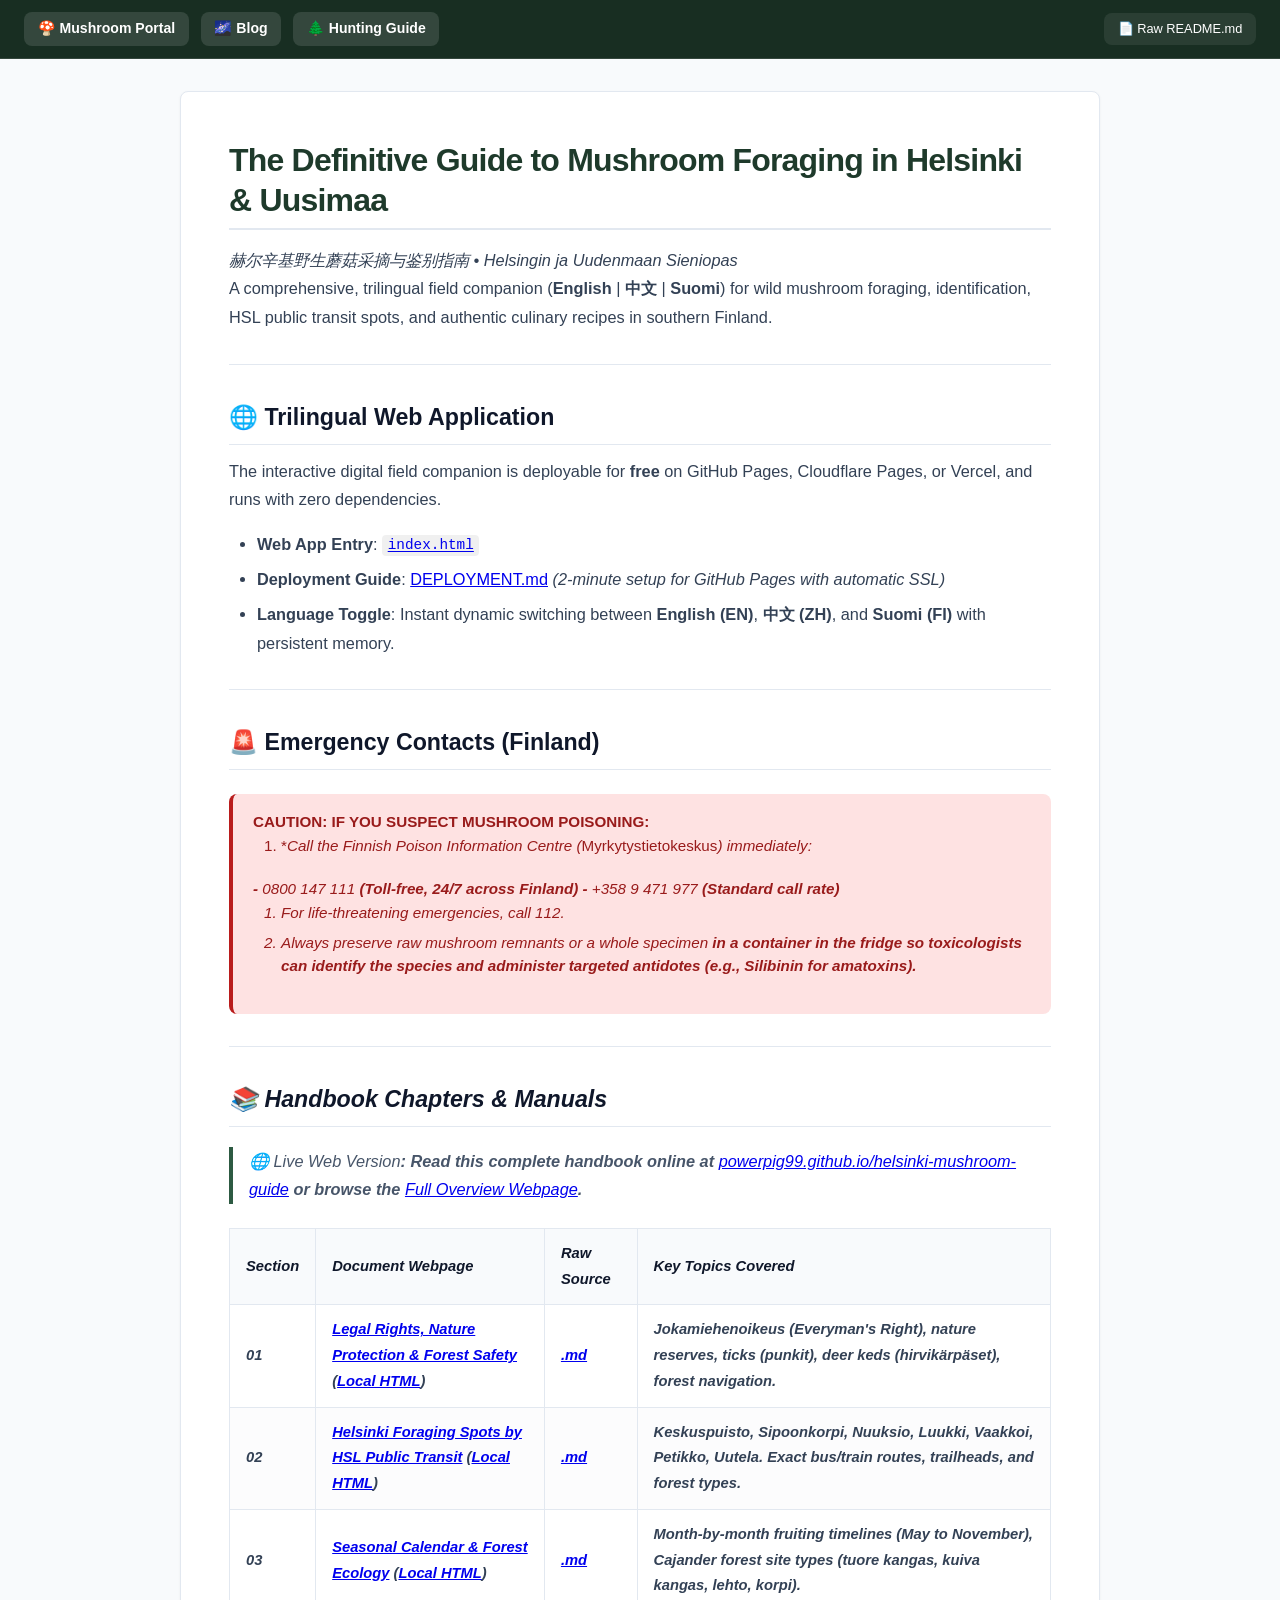
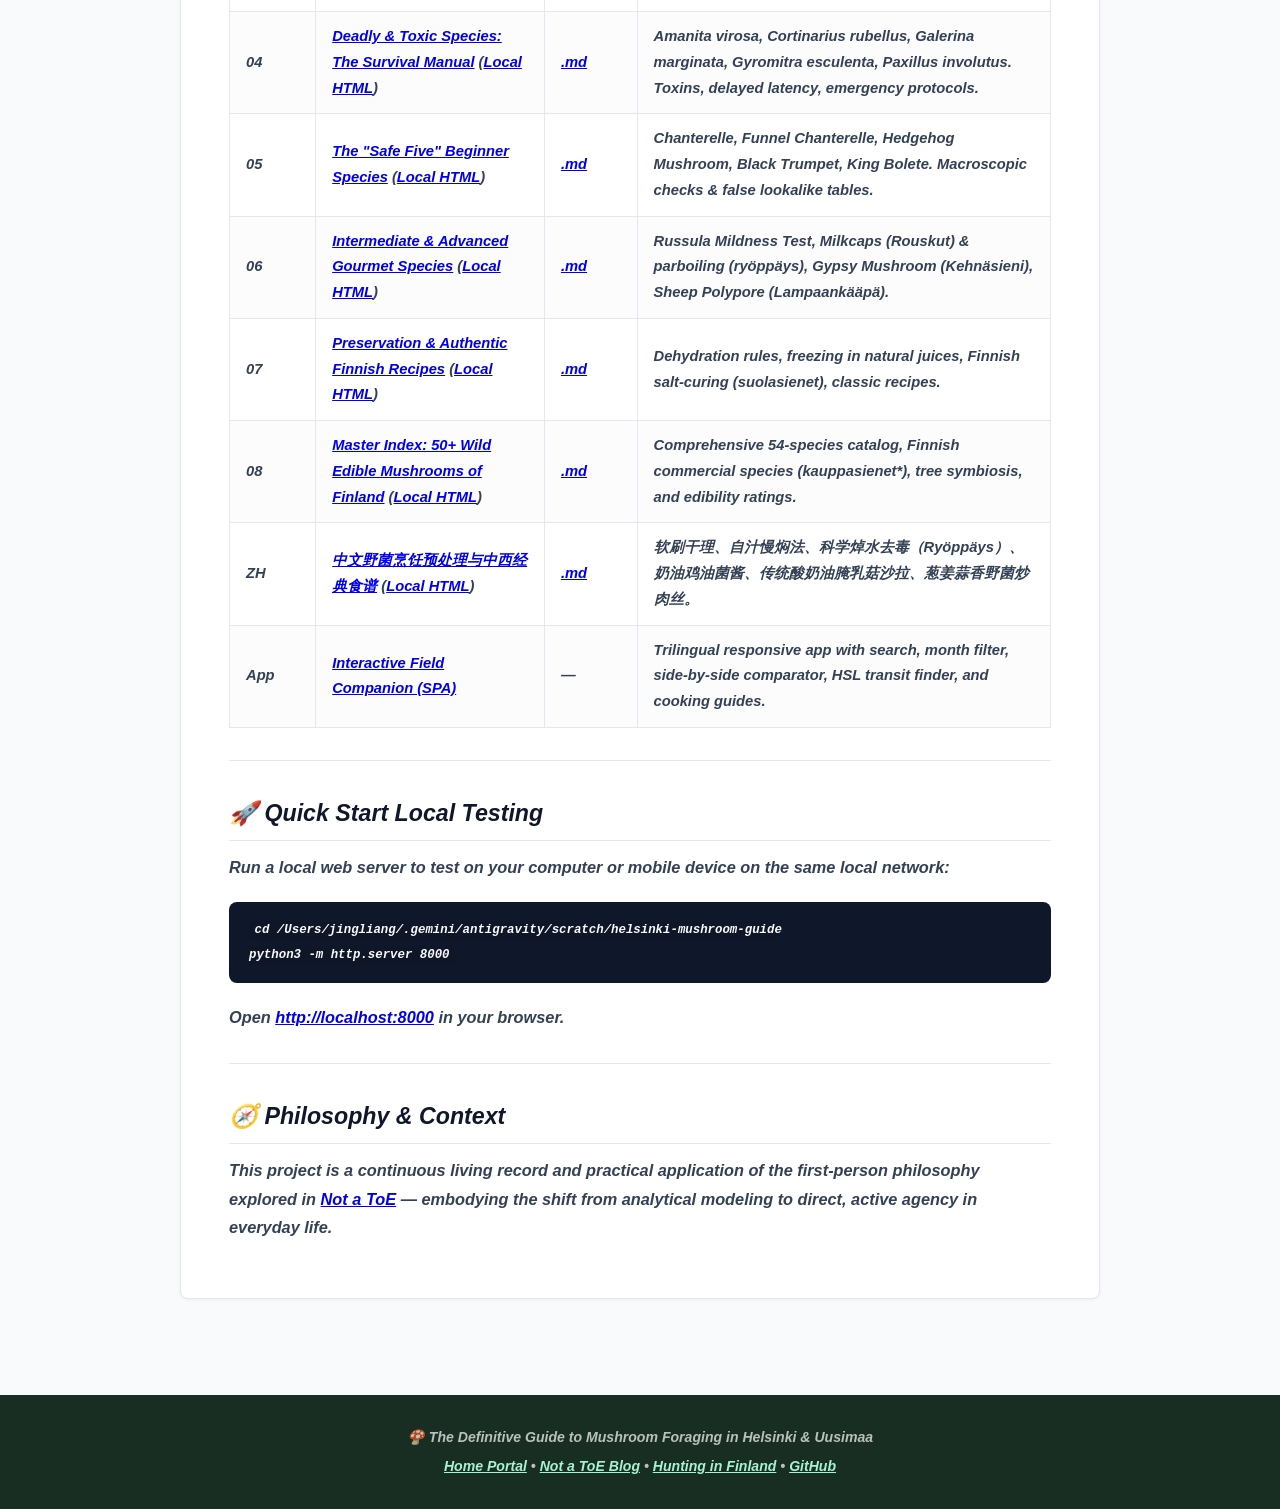
==== commit 6e604aeb: "feat: add 3-tree field comparison (Birch vs Pine vs Spruce) and Chapter 08 with 54 edible Finnish sp" ====
--- a/overview.html
+++ b/overview.html
@@ -228,7 +228,7 @@
 
 <blockquote>🌐 </strong>Live Web Version<strong>: Read this complete handbook online at <a href="https://powerpig99.github.io/helsinki-mushroom-guide/" rel="noopener noreferrer"></strong>powerpig99.github.io/helsinki-mushroom-guide<strong></a> or browse the <a href="overview.html" rel="noopener noreferrer"></strong>Full Overview Webpage<strong></a>.</blockquote>
 
-<div class="table-container"><table><thead><tr><th>Section</th><th>Document Webpage</th><th>Raw Source</th><th>Key Topics Covered</th></tr></thead><tbody><tr><td></strong>01<strong></td><td><a href="https://powerpig99.github.io/helsinki-mushroom-guide/docs/01_legal_and_ethics.html" rel="noopener noreferrer"></strong>Legal Rights, Nature Protection & Forest Safety</em><em></a> (<a href="docs/01_legal_and_ethics.html" rel="noopener noreferrer">Local HTML</a>)</td><td><a href="docs/01_legal_and_ethics.html" rel="noopener noreferrer">.md</a></td><td></em>Jokamiehenoikeus<em> (Everyman's Right), nature reserves, ticks (</em>punkit<em>), deer keds (</em>hirvikärpäset<em>), forest navigation.</td></tr><tr><td><strong>02</strong></td><td><a href="https://powerpig99.github.io/helsinki-mushroom-guide/docs/02_helsinki_transit_spots_guide.html" rel="noopener noreferrer"><strong>Helsinki Foraging Spots by HSL Public Transit</strong></a> (<a href="docs/02_helsinki_transit_spots_guide.html" rel="noopener noreferrer">Local HTML</a>)</td><td><a href="docs/02_helsinki_transit_spots_guide.html" rel="noopener noreferrer">.md</a></td><td>Keskuspuisto, Sipoonkorpi, Nuuksio, Luukki, Vaakkoi, Petikko, Uutela. Exact bus/train routes, trailheads, and forest types.</td></tr><tr><td><strong>03</strong></td><td><a href="https://powerpig99.github.io/helsinki-mushroom-guide/docs/03_seasonal_calendar_and_habitats.html" rel="noopener noreferrer"><strong>Seasonal Calendar & Forest Ecology</strong></a> (<a href="docs/03_seasonal_calendar_and_habitats.html" rel="noopener noreferrer">Local HTML</a>)</td><td><a href="docs/03_seasonal_calendar_and_habitats.html" rel="noopener noreferrer">.md</a></td><td>Month-by-month fruiting timelines (May to November), Cajander forest site types (</em>tuore kangas<em>, </em>kuiva kangas<em>, </em>lehto<em>, </em>korpi<em>).</td></tr><tr><td><strong>04</strong></td><td><a href="https://powerpig99.github.io/helsinki-mushroom-guide/docs/04_deadly_and_toxic_species.html" rel="noopener noreferrer"><strong>Deadly & Toxic Species: The Survival Manual</strong></a> (<a href="docs/04_deadly_and_toxic_species.html" rel="noopener noreferrer">Local HTML</a>)</td><td><a href="docs/04_deadly_and_toxic_species.html" rel="noopener noreferrer">.md</a></td><td></em>Amanita virosa<em>, </em>Cortinarius rubellus<em>, </em>Galerina marginata<em>, </em>Gyromitra esculenta<em>, </em>Paxillus involutus<em>. Toxins, delayed latency, emergency protocols.</td></tr><tr><td><strong>05</strong></td><td><a href="https://powerpig99.github.io/helsinki-mushroom-guide/docs/05_beginner_safe_species.html" rel="noopener noreferrer"><strong>The "Safe Five" Beginner Species</strong></a> (<a href="docs/05_beginner_safe_species.html" rel="noopener noreferrer">Local HTML</a>)</td><td><a href="docs/05_beginner_safe_species.html" rel="noopener noreferrer">.md</a></td><td>Chanterelle, Funnel Chanterelle, Hedgehog Mushroom, Black Trumpet, King Bolete. Macroscopic checks & false lookalike tables.</td></tr><tr><td><strong>06</strong></td><td><a href="https://powerpig99.github.io/helsinki-mushroom-guide/docs/06_intermediate_and_advanced.html" rel="noopener noreferrer"><strong>Intermediate & Advanced Gourmet Species</strong></a> (<a href="docs/06_intermediate_and_advanced.html" rel="noopener noreferrer">Local HTML</a>)</td><td><a href="docs/06_intermediate_and_advanced.html" rel="noopener noreferrer">.md</a></td><td>Russula Mildness Test, Milkcaps (</em>Rouskut<em>) & parboiling (</em>ryöppäys<em>), Gypsy Mushroom (</em>Kehnäsieni<em>), Sheep Polypore (</em>Lampaankääpä<em>).</td></tr><tr><td><strong>07</strong></td><td><a href="https://powerpig99.github.io/helsinki-mushroom-guide/docs/07_preservation_and_recipes.html" rel="noopener noreferrer"><strong>Preservation & Authentic Finnish Recipes</strong></a> (<a href="docs/07_preservation_and_recipes.html" rel="noopener noreferrer">Local HTML</a>)</td><td><a href="docs/07_preservation_and_recipes.html" rel="noopener noreferrer">.md</a></td><td>Dehydration rules, freezing in natural juices, Finnish salt-curing (</em>suolasienet*), classic recipes.</td></tr><tr><td><strong>ZH</strong></td><td><a href="https://powerpig99.github.io/helsinki-mushroom-guide/docs/cooking_and_recipes_zh.html" rel="noopener noreferrer"><strong>中文野菌烹饪预处理与中西经典食谱</strong></a> (<a href="docs/cooking_and_recipes_zh.html" rel="noopener noreferrer">Local HTML</a>)</td><td><a href="docs/cooking_and_recipes_zh.html" rel="noopener noreferrer">.md</a></td><td>软刷干理、自汁慢焖法、科学焯水去毒（Ryöppäys）、奶油鸡油菌酱、传统酸奶油腌乳菇沙拉、葱姜蒜香野菌炒肉丝。</td></tr><tr><td><strong>App</strong></td><td><a href="index.html" rel="noopener noreferrer"><strong>Interactive Field Companion (SPA)</strong></a></td><td>—</td><td>Trilingual responsive app with search, month filter, side-by-side comparator, HSL transit finder, and cooking guides.</td></tr></tbody></table></div>
+<div class="table-container"><table><thead><tr><th>Section</th><th>Document Webpage</th><th>Raw Source</th><th>Key Topics Covered</th></tr></thead><tbody><tr><td></strong>01<strong></td><td><a href="https://powerpig99.github.io/helsinki-mushroom-guide/docs/01_legal_and_ethics.html" rel="noopener noreferrer"></strong>Legal Rights, Nature Protection & Forest Safety</em><em></a> (<a href="docs/01_legal_and_ethics.html" rel="noopener noreferrer">Local HTML</a>)</td><td><a href="docs/01_legal_and_ethics.html" rel="noopener noreferrer">.md</a></td><td></em>Jokamiehenoikeus<em> (Everyman's Right), nature reserves, ticks (</em>punkit<em>), deer keds (</em>hirvikärpäset<em>), forest navigation.</td></tr><tr><td><strong>02</strong></td><td><a href="https://powerpig99.github.io/helsinki-mushroom-guide/docs/02_helsinki_transit_spots_guide.html" rel="noopener noreferrer"><strong>Helsinki Foraging Spots by HSL Public Transit</strong></a> (<a href="docs/02_helsinki_transit_spots_guide.html" rel="noopener noreferrer">Local HTML</a>)</td><td><a href="docs/02_helsinki_transit_spots_guide.html" rel="noopener noreferrer">.md</a></td><td>Keskuspuisto, Sipoonkorpi, Nuuksio, Luukki, Vaakkoi, Petikko, Uutela. Exact bus/train routes, trailheads, and forest types.</td></tr><tr><td><strong>03</strong></td><td><a href="https://powerpig99.github.io/helsinki-mushroom-guide/docs/03_seasonal_calendar_and_habitats.html" rel="noopener noreferrer"><strong>Seasonal Calendar & Forest Ecology</strong></a> (<a href="docs/03_seasonal_calendar_and_habitats.html" rel="noopener noreferrer">Local HTML</a>)</td><td><a href="docs/03_seasonal_calendar_and_habitats.html" rel="noopener noreferrer">.md</a></td><td>Month-by-month fruiting timelines (May to November), Cajander forest site types (</em>tuore kangas<em>, </em>kuiva kangas<em>, </em>lehto<em>, </em>korpi<em>).</td></tr><tr><td><strong>04</strong></td><td><a href="https://powerpig99.github.io/helsinki-mushroom-guide/docs/04_deadly_and_toxic_species.html" rel="noopener noreferrer"><strong>Deadly & Toxic Species: The Survival Manual</strong></a> (<a href="docs/04_deadly_and_toxic_species.html" rel="noopener noreferrer">Local HTML</a>)</td><td><a href="docs/04_deadly_and_toxic_species.html" rel="noopener noreferrer">.md</a></td><td></em>Amanita virosa<em>, </em>Cortinarius rubellus<em>, </em>Galerina marginata<em>, </em>Gyromitra esculenta<em>, </em>Paxillus involutus<em>. Toxins, delayed latency, emergency protocols.</td></tr><tr><td><strong>05</strong></td><td><a href="https://powerpig99.github.io/helsinki-mushroom-guide/docs/05_beginner_safe_species.html" rel="noopener noreferrer"><strong>The "Safe Five" Beginner Species</strong></a> (<a href="docs/05_beginner_safe_species.html" rel="noopener noreferrer">Local HTML</a>)</td><td><a href="docs/05_beginner_safe_species.html" rel="noopener noreferrer">.md</a></td><td>Chanterelle, Funnel Chanterelle, Hedgehog Mushroom, Black Trumpet, King Bolete. Macroscopic checks & false lookalike tables.</td></tr><tr><td><strong>06</strong></td><td><a href="https://powerpig99.github.io/helsinki-mushroom-guide/docs/06_intermediate_and_advanced.html" rel="noopener noreferrer"><strong>Intermediate & Advanced Gourmet Species</strong></a> (<a href="docs/06_intermediate_and_advanced.html" rel="noopener noreferrer">Local HTML</a>)</td><td><a href="docs/06_intermediate_and_advanced.html" rel="noopener noreferrer">.md</a></td><td>Russula Mildness Test, Milkcaps (</em>Rouskut<em>) & parboiling (</em>ryöppäys<em>), Gypsy Mushroom (</em>Kehnäsieni<em>), Sheep Polypore (</em>Lampaankääpä<em>).</td></tr><tr><td><strong>07</strong></td><td><a href="https://powerpig99.github.io/helsinki-mushroom-guide/docs/07_preservation_and_recipes.html" rel="noopener noreferrer"><strong>Preservation & Authentic Finnish Recipes</strong></a> (<a href="docs/07_preservation_and_recipes.html" rel="noopener noreferrer">Local HTML</a>)</td><td><a href="docs/07_preservation_and_recipes.html" rel="noopener noreferrer">.md</a></td><td>Dehydration rules, freezing in natural juices, Finnish salt-curing (</em>suolasienet<em>), classic recipes.</td></tr><tr><td><strong>08</strong></td><td><a href="https://powerpig99.github.io/helsinki-mushroom-guide/docs/08_expanded_edible_species_index.html" rel="noopener noreferrer"><strong>Master Index: 50+ Wild Edible Mushrooms of Finland</strong></a> (<a href="docs/08_expanded_edible_species_index.html" rel="noopener noreferrer">Local HTML</a>)</td><td><a href="docs/08_expanded_edible_species_index.html" rel="noopener noreferrer">.md</a></td><td>Comprehensive 54-species catalog, Finnish commercial species (</em>kauppasienet*), tree symbiosis, and edibility ratings.</td></tr><tr><td><strong>ZH</strong></td><td><a href="https://powerpig99.github.io/helsinki-mushroom-guide/docs/cooking_and_recipes_zh.html" rel="noopener noreferrer"><strong>中文野菌烹饪预处理与中西经典食谱</strong></a> (<a href="docs/cooking_and_recipes_zh.html" rel="noopener noreferrer">Local HTML</a>)</td><td><a href="docs/cooking_and_recipes_zh.html" rel="noopener noreferrer">.md</a></td><td>软刷干理、自汁慢焖法、科学焯水去毒（Ryöppäys）、奶油鸡油菌酱、传统酸奶油腌乳菇沙拉、葱姜蒜香野菌炒肉丝。</td></tr><tr><td><strong>App</strong></td><td><a href="index.html" rel="noopener noreferrer"><strong>Interactive Field Companion (SPA)</strong></a></td><td>—</td><td>Trilingual responsive app with search, month filter, side-by-side comparator, HSL transit finder, and cooking guides.</td></tr></tbody></table></div>
 <hr>
 
 <h2>🚀 Quick Start Local Testing</h2>
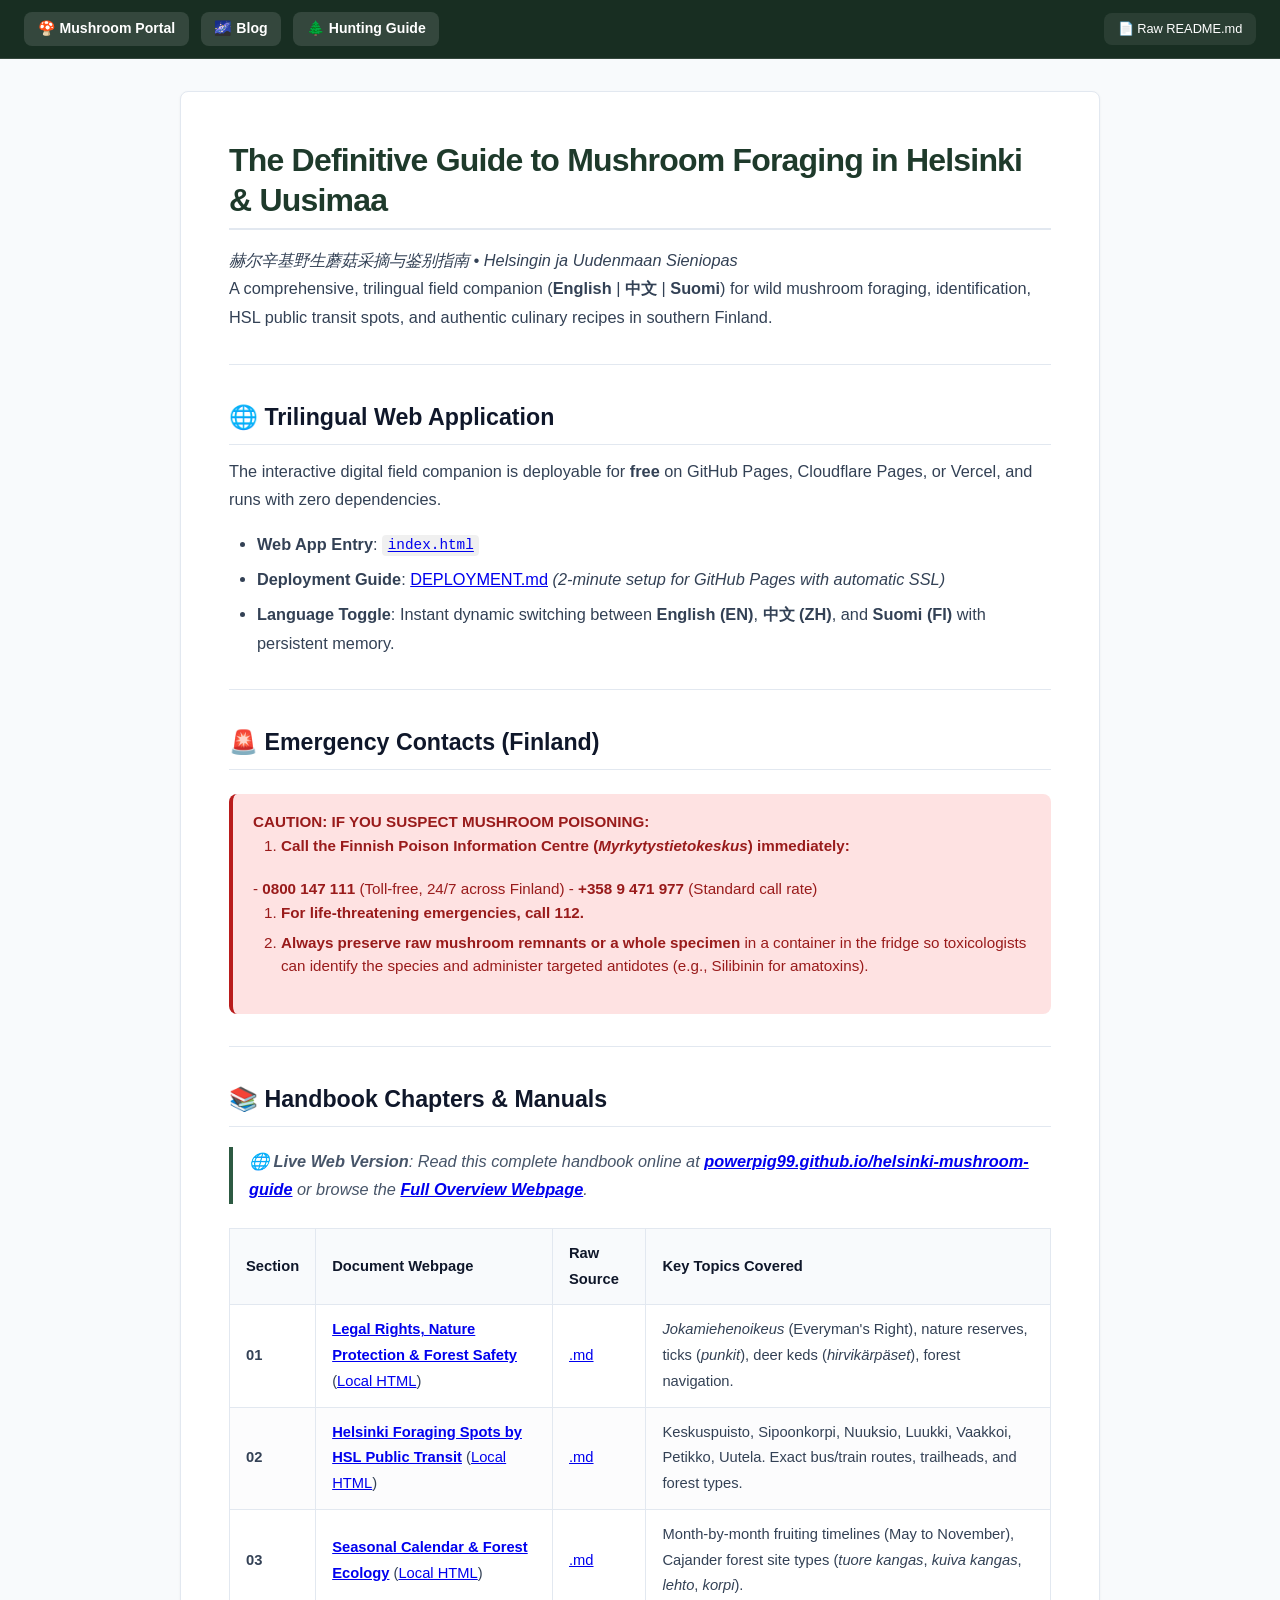
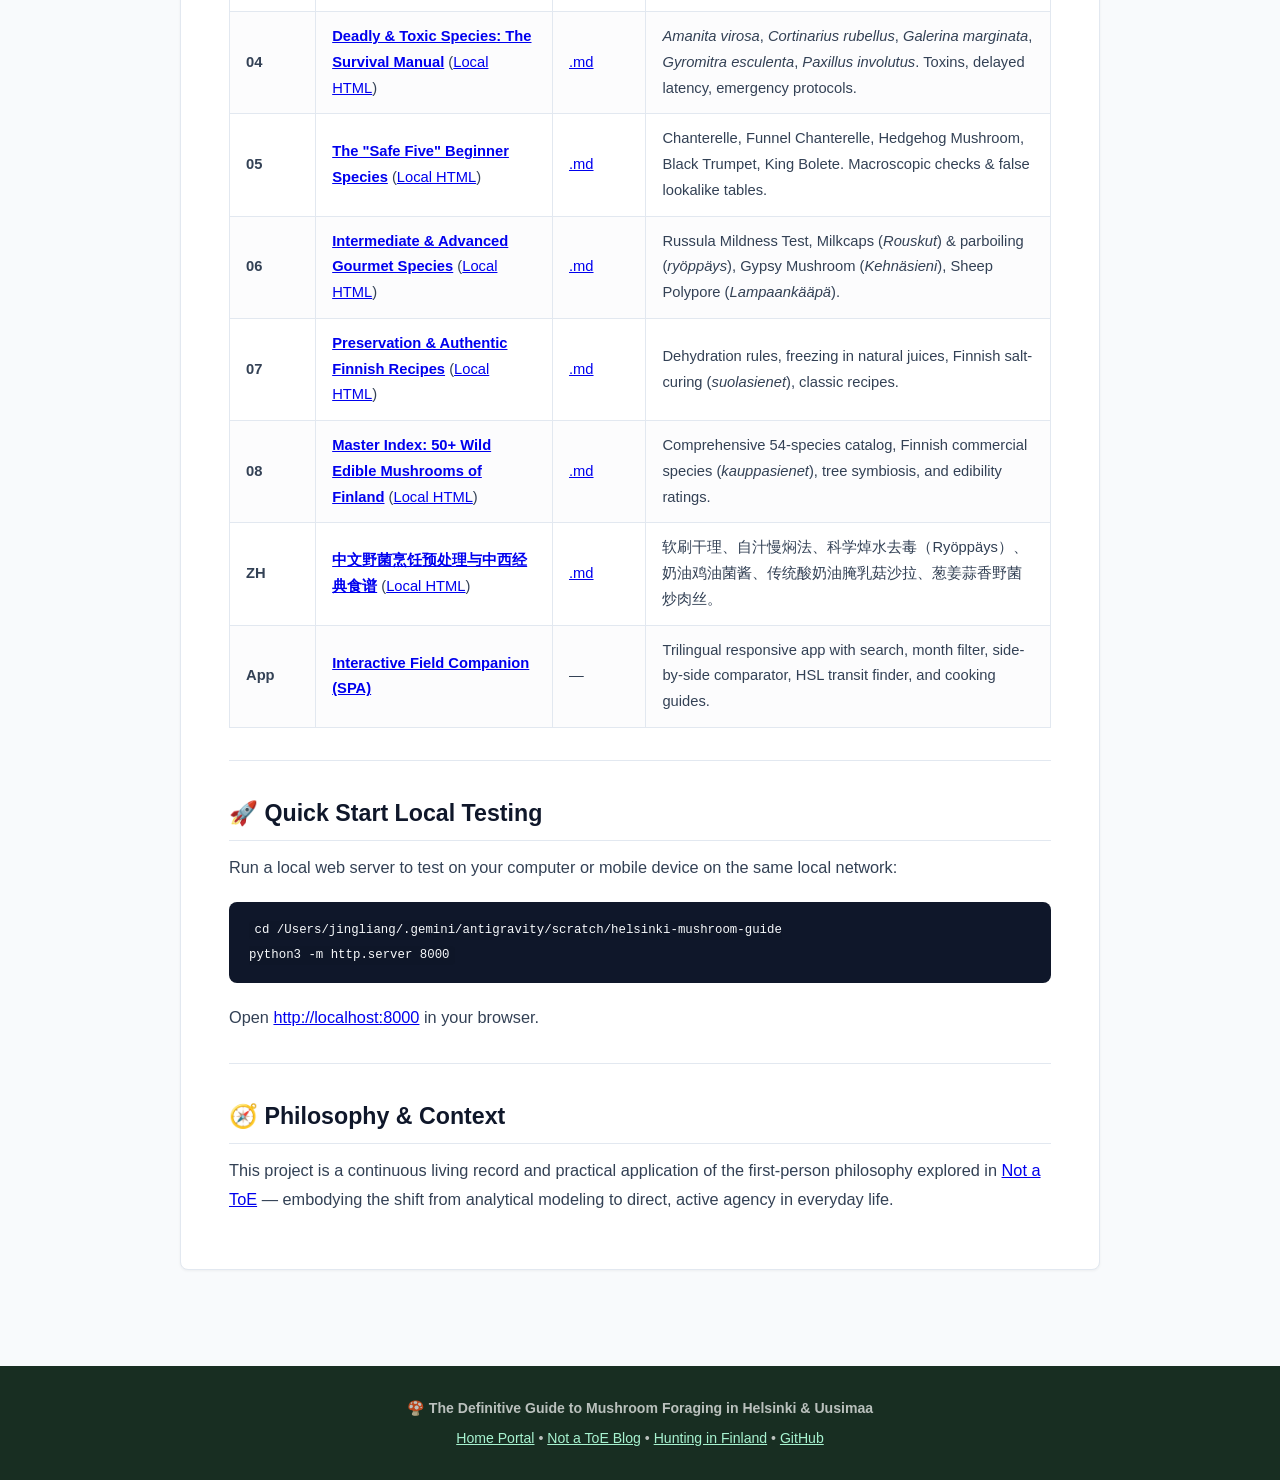
==== commit c7073a74: "feat: expand visual species guide to 63 species with dedicated field pages and family filters - Adde" ====
--- a/overview.html
+++ b/overview.html
@@ -213,22 +213,22 @@
 
 <div class="reader-alert danger"><strong>CAUTION:</strong> <strong>IF YOU SUSPECT MUSHROOM POISONING:</strong>
 <ol>
-  <li>*<em>Call the Finnish Poison Information Centre (</em>Myrkytystietokeskus<em>) immediately:<strong></li>
+  <li><strong>Call the Finnish Poison Information Centre (<em>Myrkytystietokeskus</em>) immediately:</strong></li>
 </ol>
-   - </strong>0800 147 111<strong> (Toll-free, 24/7 across Finland)
-   - </strong>+358 9 471 977<strong> (Standard call rate)
+   - <strong>0800 147 111</strong> (Toll-free, 24/7 across Finland)
+   - <strong>+358 9 471 977</strong> (Standard call rate)
 <ol>
-  <li></strong>For life-threatening emergencies, call 112.<strong></li>
-  <li></strong>Always preserve raw mushroom remnants or a whole specimen<strong> in a container in the fridge so toxicologists can identify the species and administer targeted antidotes (e.g., Silibinin for amatoxins).</div></li>
+  <li><strong>For life-threatening emergencies, call 112.</strong></li>
+  <li><strong>Always preserve raw mushroom remnants or a whole specimen</strong> in a container in the fridge so toxicologists can identify the species and administer targeted antidotes (e.g., Silibinin for amatoxins).</div></li>
 </ol>
 
 <hr>
 
 <h2>📚 Handbook Chapters & Manuals</h2>
 
-<blockquote>🌐 </strong>Live Web Version<strong>: Read this complete handbook online at <a href="https://powerpig99.github.io/helsinki-mushroom-guide/" rel="noopener noreferrer"></strong>powerpig99.github.io/helsinki-mushroom-guide<strong></a> or browse the <a href="overview.html" rel="noopener noreferrer"></strong>Full Overview Webpage<strong></a>.</blockquote>
-
-<div class="table-container"><table><thead><tr><th>Section</th><th>Document Webpage</th><th>Raw Source</th><th>Key Topics Covered</th></tr></thead><tbody><tr><td></strong>01<strong></td><td><a href="https://powerpig99.github.io/helsinki-mushroom-guide/docs/01_legal_and_ethics.html" rel="noopener noreferrer"></strong>Legal Rights, Nature Protection & Forest Safety</em><em></a> (<a href="docs/01_legal_and_ethics.html" rel="noopener noreferrer">Local HTML</a>)</td><td><a href="docs/01_legal_and_ethics.html" rel="noopener noreferrer">.md</a></td><td></em>Jokamiehenoikeus<em> (Everyman's Right), nature reserves, ticks (</em>punkit<em>), deer keds (</em>hirvikärpäset<em>), forest navigation.</td></tr><tr><td><strong>02</strong></td><td><a href="https://powerpig99.github.io/helsinki-mushroom-guide/docs/02_helsinki_transit_spots_guide.html" rel="noopener noreferrer"><strong>Helsinki Foraging Spots by HSL Public Transit</strong></a> (<a href="docs/02_helsinki_transit_spots_guide.html" rel="noopener noreferrer">Local HTML</a>)</td><td><a href="docs/02_helsinki_transit_spots_guide.html" rel="noopener noreferrer">.md</a></td><td>Keskuspuisto, Sipoonkorpi, Nuuksio, Luukki, Vaakkoi, Petikko, Uutela. Exact bus/train routes, trailheads, and forest types.</td></tr><tr><td><strong>03</strong></td><td><a href="https://powerpig99.github.io/helsinki-mushroom-guide/docs/03_seasonal_calendar_and_habitats.html" rel="noopener noreferrer"><strong>Seasonal Calendar & Forest Ecology</strong></a> (<a href="docs/03_seasonal_calendar_and_habitats.html" rel="noopener noreferrer">Local HTML</a>)</td><td><a href="docs/03_seasonal_calendar_and_habitats.html" rel="noopener noreferrer">.md</a></td><td>Month-by-month fruiting timelines (May to November), Cajander forest site types (</em>tuore kangas<em>, </em>kuiva kangas<em>, </em>lehto<em>, </em>korpi<em>).</td></tr><tr><td><strong>04</strong></td><td><a href="https://powerpig99.github.io/helsinki-mushroom-guide/docs/04_deadly_and_toxic_species.html" rel="noopener noreferrer"><strong>Deadly & Toxic Species: The Survival Manual</strong></a> (<a href="docs/04_deadly_and_toxic_species.html" rel="noopener noreferrer">Local HTML</a>)</td><td><a href="docs/04_deadly_and_toxic_species.html" rel="noopener noreferrer">.md</a></td><td></em>Amanita virosa<em>, </em>Cortinarius rubellus<em>, </em>Galerina marginata<em>, </em>Gyromitra esculenta<em>, </em>Paxillus involutus<em>. Toxins, delayed latency, emergency protocols.</td></tr><tr><td><strong>05</strong></td><td><a href="https://powerpig99.github.io/helsinki-mushroom-guide/docs/05_beginner_safe_species.html" rel="noopener noreferrer"><strong>The "Safe Five" Beginner Species</strong></a> (<a href="docs/05_beginner_safe_species.html" rel="noopener noreferrer">Local HTML</a>)</td><td><a href="docs/05_beginner_safe_species.html" rel="noopener noreferrer">.md</a></td><td>Chanterelle, Funnel Chanterelle, Hedgehog Mushroom, Black Trumpet, King Bolete. Macroscopic checks & false lookalike tables.</td></tr><tr><td><strong>06</strong></td><td><a href="https://powerpig99.github.io/helsinki-mushroom-guide/docs/06_intermediate_and_advanced.html" rel="noopener noreferrer"><strong>Intermediate & Advanced Gourmet Species</strong></a> (<a href="docs/06_intermediate_and_advanced.html" rel="noopener noreferrer">Local HTML</a>)</td><td><a href="docs/06_intermediate_and_advanced.html" rel="noopener noreferrer">.md</a></td><td>Russula Mildness Test, Milkcaps (</em>Rouskut<em>) & parboiling (</em>ryöppäys<em>), Gypsy Mushroom (</em>Kehnäsieni<em>), Sheep Polypore (</em>Lampaankääpä<em>).</td></tr><tr><td><strong>07</strong></td><td><a href="https://powerpig99.github.io/helsinki-mushroom-guide/docs/07_preservation_and_recipes.html" rel="noopener noreferrer"><strong>Preservation & Authentic Finnish Recipes</strong></a> (<a href="docs/07_preservation_and_recipes.html" rel="noopener noreferrer">Local HTML</a>)</td><td><a href="docs/07_preservation_and_recipes.html" rel="noopener noreferrer">.md</a></td><td>Dehydration rules, freezing in natural juices, Finnish salt-curing (</em>suolasienet<em>), classic recipes.</td></tr><tr><td><strong>08</strong></td><td><a href="https://powerpig99.github.io/helsinki-mushroom-guide/docs/08_expanded_edible_species_index.html" rel="noopener noreferrer"><strong>Master Index: 50+ Wild Edible Mushrooms of Finland</strong></a> (<a href="docs/08_expanded_edible_species_index.html" rel="noopener noreferrer">Local HTML</a>)</td><td><a href="docs/08_expanded_edible_species_index.html" rel="noopener noreferrer">.md</a></td><td>Comprehensive 54-species catalog, Finnish commercial species (</em>kauppasienet*), tree symbiosis, and edibility ratings.</td></tr><tr><td><strong>ZH</strong></td><td><a href="https://powerpig99.github.io/helsinki-mushroom-guide/docs/cooking_and_recipes_zh.html" rel="noopener noreferrer"><strong>中文野菌烹饪预处理与中西经典食谱</strong></a> (<a href="docs/cooking_and_recipes_zh.html" rel="noopener noreferrer">Local HTML</a>)</td><td><a href="docs/cooking_and_recipes_zh.html" rel="noopener noreferrer">.md</a></td><td>软刷干理、自汁慢焖法、科学焯水去毒（Ryöppäys）、奶油鸡油菌酱、传统酸奶油腌乳菇沙拉、葱姜蒜香野菌炒肉丝。</td></tr><tr><td><strong>App</strong></td><td><a href="index.html" rel="noopener noreferrer"><strong>Interactive Field Companion (SPA)</strong></a></td><td>—</td><td>Trilingual responsive app with search, month filter, side-by-side comparator, HSL transit finder, and cooking guides.</td></tr></tbody></table></div>
+<blockquote>🌐 <strong>Live Web Version</strong>: Read this complete handbook online at <a href="https://powerpig99.github.io/helsinki-mushroom-guide/" rel="noopener noreferrer"><strong>powerpig99.github.io/helsinki-mushroom-guide</strong></a> or browse the <a href="overview.html" rel="noopener noreferrer"><strong>Full Overview Webpage</strong></a>.</blockquote>
+
+<div class="table-container"><table><thead><tr><th>Section</th><th>Document Webpage</th><th>Raw Source</th><th>Key Topics Covered</th></tr></thead><tbody><tr><td><strong>01</strong></td><td><a href="https://powerpig99.github.io/helsinki-mushroom-guide/docs/01_legal_and_ethics.html" rel="noopener noreferrer"><strong>Legal Rights, Nature Protection & Forest Safety</strong></a> (<a href="docs/01_legal_and_ethics.html" rel="noopener noreferrer">Local HTML</a>)</td><td><a href="docs/01_legal_and_ethics.html" rel="noopener noreferrer">.md</a></td><td><em>Jokamiehenoikeus</em> (Everyman's Right), nature reserves, ticks (<em>punkit</em>), deer keds (<em>hirvikärpäset</em>), forest navigation.</td></tr><tr><td><strong>02</strong></td><td><a href="https://powerpig99.github.io/helsinki-mushroom-guide/docs/02_helsinki_transit_spots_guide.html" rel="noopener noreferrer"><strong>Helsinki Foraging Spots by HSL Public Transit</strong></a> (<a href="docs/02_helsinki_transit_spots_guide.html" rel="noopener noreferrer">Local HTML</a>)</td><td><a href="docs/02_helsinki_transit_spots_guide.html" rel="noopener noreferrer">.md</a></td><td>Keskuspuisto, Sipoonkorpi, Nuuksio, Luukki, Vaakkoi, Petikko, Uutela. Exact bus/train routes, trailheads, and forest types.</td></tr><tr><td><strong>03</strong></td><td><a href="https://powerpig99.github.io/helsinki-mushroom-guide/docs/03_seasonal_calendar_and_habitats.html" rel="noopener noreferrer"><strong>Seasonal Calendar & Forest Ecology</strong></a> (<a href="docs/03_seasonal_calendar_and_habitats.html" rel="noopener noreferrer">Local HTML</a>)</td><td><a href="docs/03_seasonal_calendar_and_habitats.html" rel="noopener noreferrer">.md</a></td><td>Month-by-month fruiting timelines (May to November), Cajander forest site types (<em>tuore kangas</em>, <em>kuiva kangas</em>, <em>lehto</em>, <em>korpi</em>).</td></tr><tr><td><strong>04</strong></td><td><a href="https://powerpig99.github.io/helsinki-mushroom-guide/docs/04_deadly_and_toxic_species.html" rel="noopener noreferrer"><strong>Deadly & Toxic Species: The Survival Manual</strong></a> (<a href="docs/04_deadly_and_toxic_species.html" rel="noopener noreferrer">Local HTML</a>)</td><td><a href="docs/04_deadly_and_toxic_species.html" rel="noopener noreferrer">.md</a></td><td><em>Amanita virosa</em>, <em>Cortinarius rubellus</em>, <em>Galerina marginata</em>, <em>Gyromitra esculenta</em>, <em>Paxillus involutus</em>. Toxins, delayed latency, emergency protocols.</td></tr><tr><td><strong>05</strong></td><td><a href="https://powerpig99.github.io/helsinki-mushroom-guide/docs/05_beginner_safe_species.html" rel="noopener noreferrer"><strong>The "Safe Five" Beginner Species</strong></a> (<a href="docs/05_beginner_safe_species.html" rel="noopener noreferrer">Local HTML</a>)</td><td><a href="docs/05_beginner_safe_species.html" rel="noopener noreferrer">.md</a></td><td>Chanterelle, Funnel Chanterelle, Hedgehog Mushroom, Black Trumpet, King Bolete. Macroscopic checks & false lookalike tables.</td></tr><tr><td><strong>06</strong></td><td><a href="https://powerpig99.github.io/helsinki-mushroom-guide/docs/06_intermediate_and_advanced.html" rel="noopener noreferrer"><strong>Intermediate & Advanced Gourmet Species</strong></a> (<a href="docs/06_intermediate_and_advanced.html" rel="noopener noreferrer">Local HTML</a>)</td><td><a href="docs/06_intermediate_and_advanced.html" rel="noopener noreferrer">.md</a></td><td>Russula Mildness Test, Milkcaps (<em>Rouskut</em>) & parboiling (<em>ryöppäys</em>), Gypsy Mushroom (<em>Kehnäsieni</em>), Sheep Polypore (<em>Lampaankääpä</em>).</td></tr><tr><td><strong>07</strong></td><td><a href="https://powerpig99.github.io/helsinki-mushroom-guide/docs/07_preservation_and_recipes.html" rel="noopener noreferrer"><strong>Preservation & Authentic Finnish Recipes</strong></a> (<a href="docs/07_preservation_and_recipes.html" rel="noopener noreferrer">Local HTML</a>)</td><td><a href="docs/07_preservation_and_recipes.html" rel="noopener noreferrer">.md</a></td><td>Dehydration rules, freezing in natural juices, Finnish salt-curing (<em>suolasienet</em>), classic recipes.</td></tr><tr><td><strong>08</strong></td><td><a href="https://powerpig99.github.io/helsinki-mushroom-guide/docs/08_expanded_edible_species_index.html" rel="noopener noreferrer"><strong>Master Index: 50+ Wild Edible Mushrooms of Finland</strong></a> (<a href="docs/08_expanded_edible_species_index.html" rel="noopener noreferrer">Local HTML</a>)</td><td><a href="docs/08_expanded_edible_species_index.html" rel="noopener noreferrer">.md</a></td><td>Comprehensive 54-species catalog, Finnish commercial species (<em>kauppasienet</em>), tree symbiosis, and edibility ratings.</td></tr><tr><td><strong>ZH</strong></td><td><a href="https://powerpig99.github.io/helsinki-mushroom-guide/docs/cooking_and_recipes_zh.html" rel="noopener noreferrer"><strong>中文野菌烹饪预处理与中西经典食谱</strong></a> (<a href="docs/cooking_and_recipes_zh.html" rel="noopener noreferrer">Local HTML</a>)</td><td><a href="docs/cooking_and_recipes_zh.html" rel="noopener noreferrer">.md</a></td><td>软刷干理、自汁慢焖法、科学焯水去毒（Ryöppäys）、奶油鸡油菌酱、传统酸奶油腌乳菇沙拉、葱姜蒜香野菌炒肉丝。</td></tr><tr><td><strong>App</strong></td><td><a href="index.html" rel="noopener noreferrer"><strong>Interactive Field Companion (SPA)</strong></a></td><td>—</td><td>Trilingual responsive app with search, month filter, side-by-side comparator, HSL transit finder, and cooking guides.</td></tr></tbody></table></div>
 <hr>
 
 <h2>🚀 Quick Start Local Testing</h2>
--- a/styles.css
+++ b/styles.css
@@ -303,6 +303,12 @@
   align-items: center;
 }
 
+.family-filters-row {
+  margin-top: 0.75rem;
+  padding-top: 0.75rem;
+  border-top: 1px dashed var(--border);
+}
+
 .filter-group {
   display: flex;
   flex-wrap: wrap;
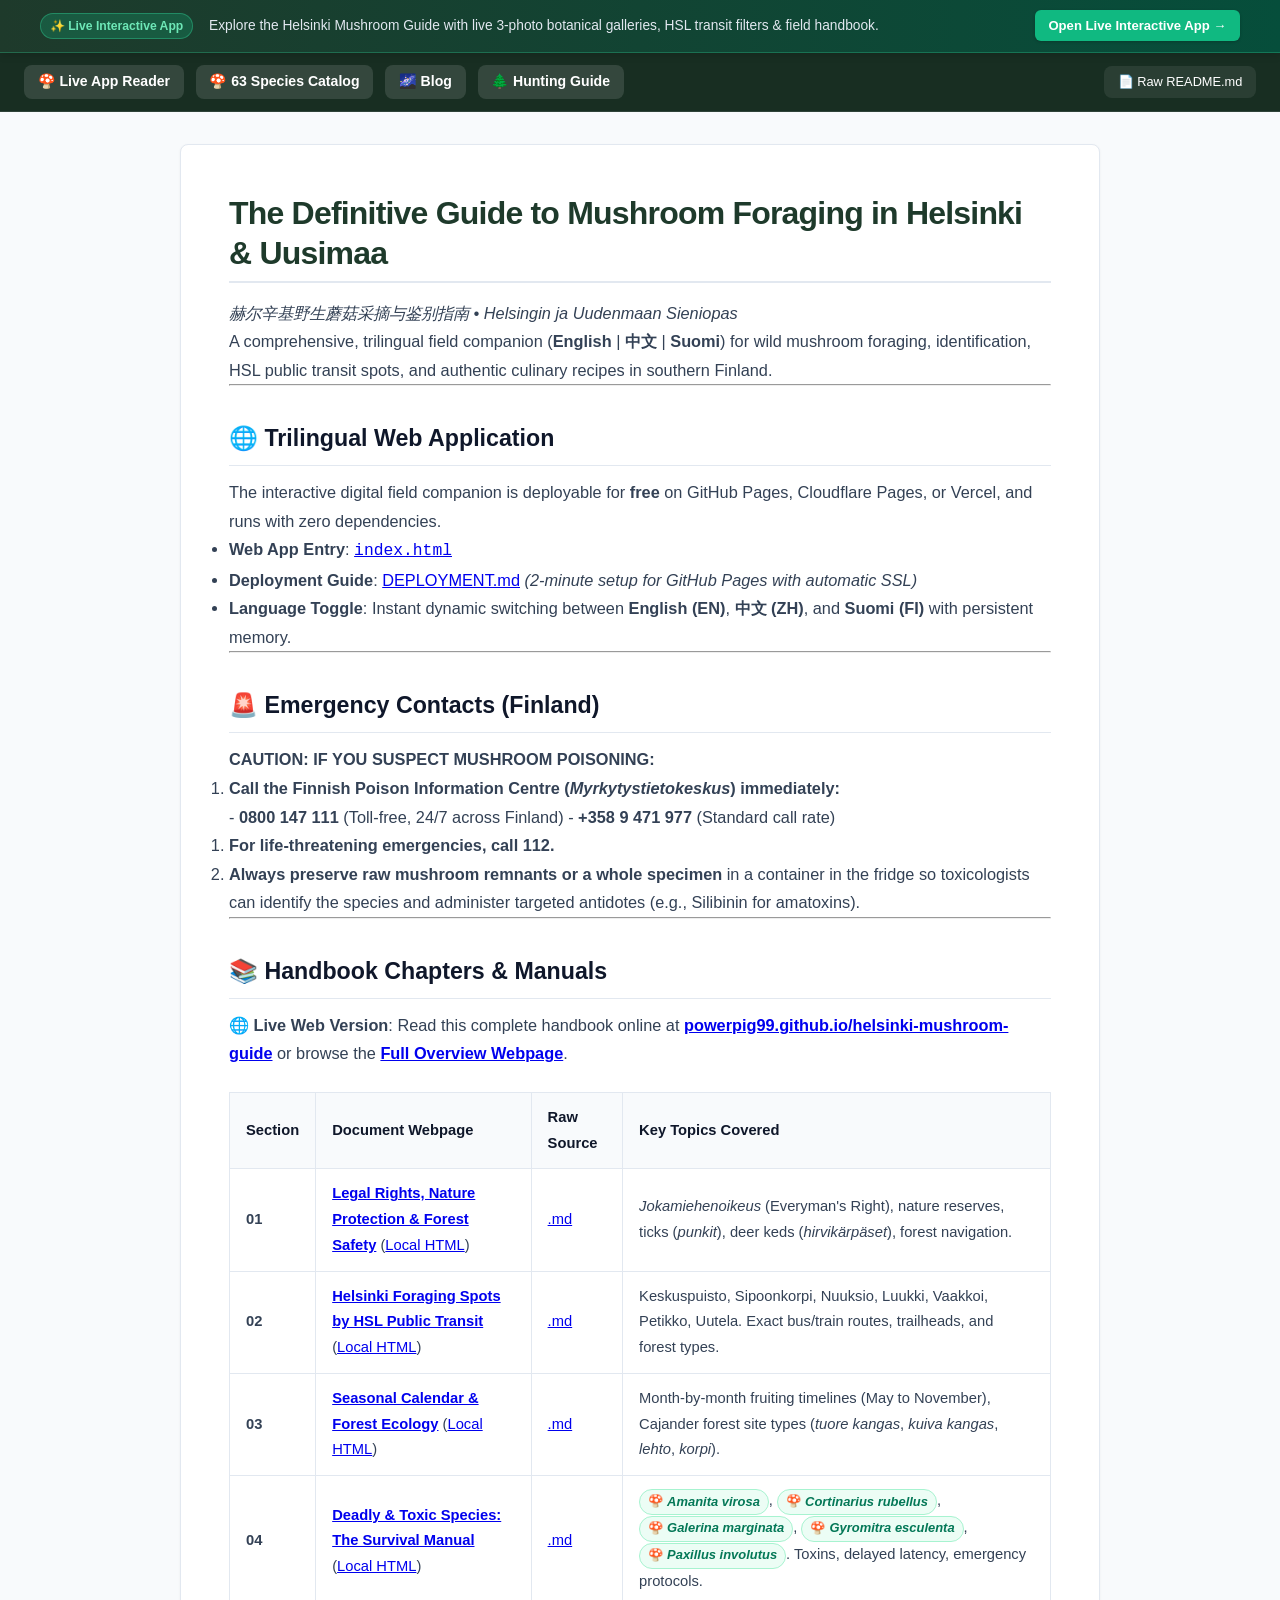
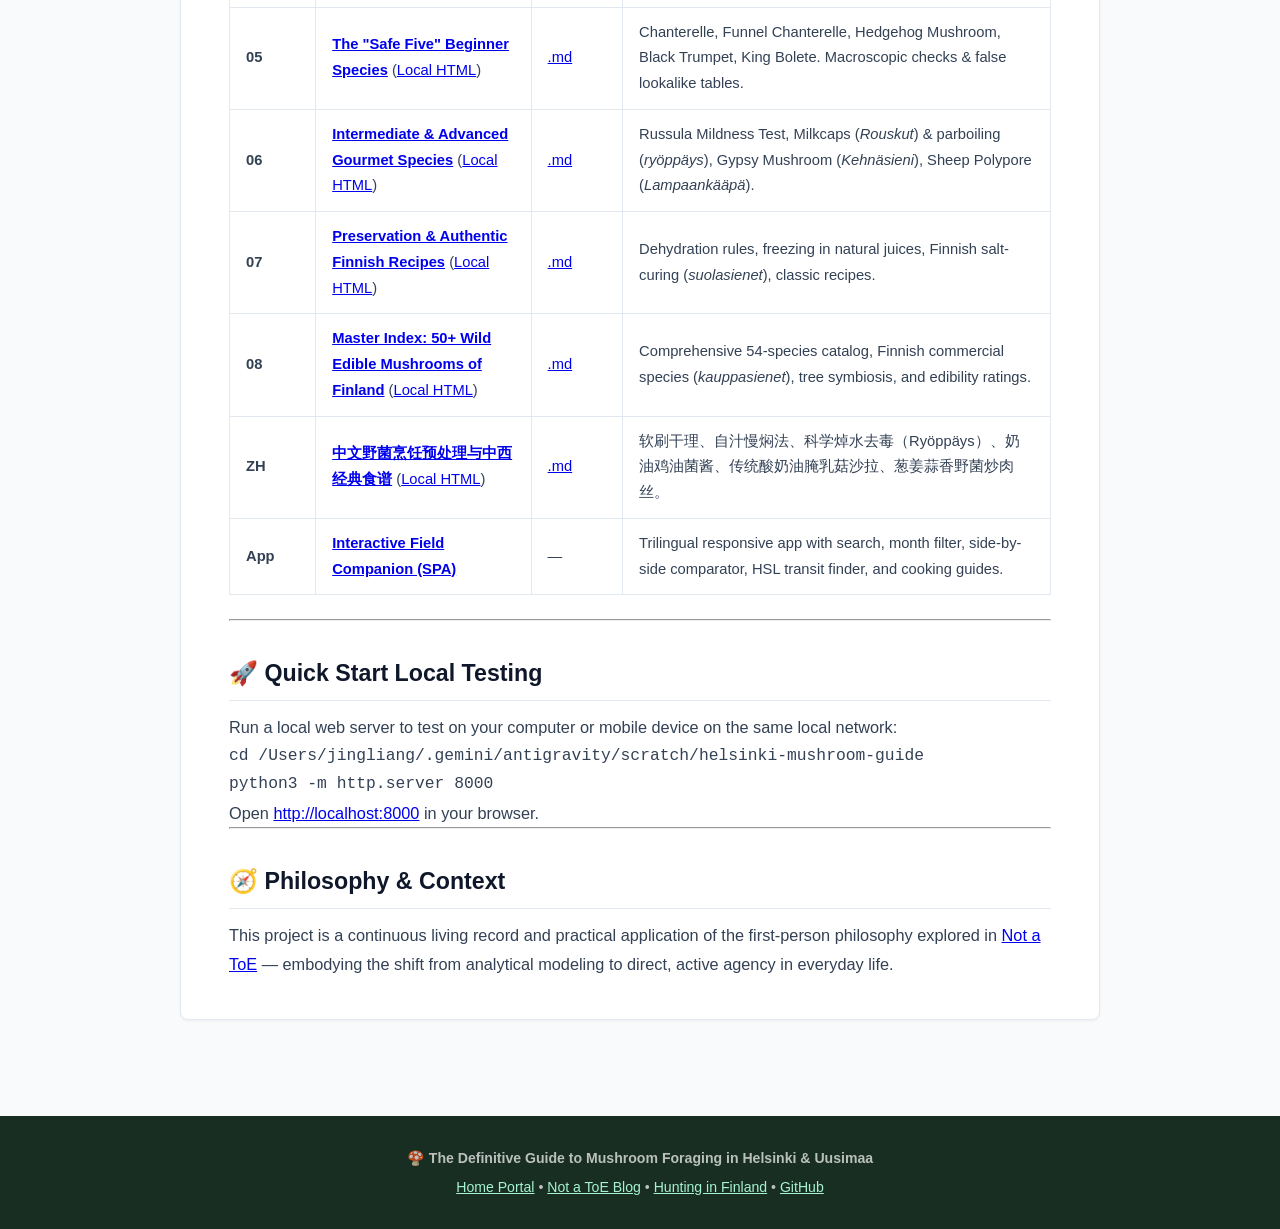
==== commit 262b8b14: "feat: consolidate documentation chapters into live interactive handbook suite with bi-directional li" ====
--- a/overview.html
+++ b/overview.html
@@ -14,13 +14,60 @@
       flex-direction: column;
       font-family: -apple-system, BlinkMacSystemFont, "Segoe UI", Roboto, Helvetica, Arial, "PingFang SC", "Hiragino Sans GB", "Microsoft YaHei", sans-serif;
     }
-    .doc-sticky-header {
+    .doc-live-banner {
+      background: linear-gradient(90deg, #1e3a2b 0%, #064e3b 100%);
+      color: #ffffff;
+      padding: 0.65rem 1.25rem;
+      border-bottom: 1px solid rgba(52, 211, 153, 0.3);
       position: sticky;
       top: 0;
-      z-index: 100;
+      z-index: 101;
+      box-shadow: 0 2px 8px rgba(0,0,0,0.15);
+    }
+    .doc-live-banner-inner {
+      max-width: 1200px;
+      margin: 0 auto;
+      display: flex;
+      align-items: center;
+      justify-content: space-between;
+      gap: 1rem;
+      flex-wrap: wrap;
+    }
+    .banner-badge {
+      background: rgba(16, 185, 129, 0.25);
+      color: #6ee7b7;
+      font-size: 0.76rem;
+      font-weight: 700;
+      padding: 0.2rem 0.55rem;
+      border-radius: 9999px;
+      border: 1px solid rgba(52, 211, 153, 0.4);
+      white-space: nowrap;
+    }
+    .banner-text {
+      font-size: 0.86rem;
+      color: #e2e8f0;
+      flex: 1;
+      min-width: 260px;
+    }
+    .banner-cta {
+      background: #10b981;
+      color: #ffffff;
+      font-weight: 700;
+      font-size: 0.82rem;
+      text-decoration: none;
+      padding: 0.35rem 0.85rem;
+      border-radius: 6px;
+      white-space: nowrap;
+      transition: all 0.15s ease;
+      box-shadow: 0 1px 3px rgba(0,0,0,0.2);
+    }
+    .banner-cta:hover {
+      background: #059669;
+      transform: translateY(-1px);
+    }
+    .doc-sticky-header {
       background: #182e22;
       backdrop-filter: blur(12px);
-      border-bottom: 1px solid rgba(255, 255, 255, 0.12);
       padding: 0.75rem 1.5rem;
       display: flex;
       align-items: center;
@@ -88,22 +135,6 @@
       border-bottom: 1px solid var(--border);
       padding-bottom: 0.4rem;
     }
-    .doc-content-area h3 {
-      font-size: 1.18rem;
-      color: #1e293b;
-      margin-top: 1.5rem;
-      margin-bottom: 0.6rem;
-    }
-    .doc-content-area p {
-      margin-bottom: 1rem;
-    }
-    .doc-content-area ul, .doc-content-area ol {
-      margin-bottom: 1.25rem;
-      padding-left: 1.75rem;
-    }
-    .doc-content-area li {
-      margin-bottom: 0.4rem;
-    }
     .table-container {
       width: 100%;
       overflow-x: auto;
@@ -124,61 +155,40 @@
       font-weight: 700;
       color: #0f172a;
     }
-    tr:nth-child(even) td {
-      background: #fcfcfd;
-    }
-    .reader-alert {
-      padding: 1rem 1.25rem;
-      border-radius: var(--radius);
-      margin: 1.5rem 0;
-      font-size: 0.95rem;
-      line-height: 1.55;
-    }
-    .reader-alert.danger {
-      background-color: var(--danger-light);
-      border-left: 4px solid var(--danger);
-      color: #991b1b;
-    }
-    pre {
-      background: #0f172a;
-      color: #f8fafc;
-      padding: 1rem 1.25rem;
-      border-radius: var(--radius);
-      overflow-x: auto;
-      font-size: 0.88rem;
-      margin: 1.25rem 0;
-    }
-    code {
-      font-family: ui-monospace, SFMono-Regular, Menlo, Monaco, Consolas, monospace;
-      background: rgba(0,0,0,0.06);
-      padding: 0.15rem 0.35rem;
-      border-radius: 4px;
+    .reader-figure img {
+      max-width: 100%;
+      border-radius: 8px;
+    }
+    .inline-species-chip {
+      display: inline-flex;
+      align-items: center;
+      gap: 0.25rem;
+      background: #ecfdf5;
+      color: #047857;
+      border: 1px solid #a7f3d0;
+      padding: 0.05rem 0.5rem;
+      border-radius: 9999px;
       font-size: 0.88em;
-    }
-    blockquote {
-      border-left: 4px solid #2d5a42;
-      padding-left: 1rem;
-      margin: 1.25rem 0;
-      color: var(--text-muted);
-      font-style: italic;
-    }
-    hr {
-      border: 0;
-      border-top: 1px solid var(--border);
-      margin: 2rem 0;
-    }
-    @media (max-width: 768px) {
-      .doc-card {
-        padding: 1.5rem;
-      }
+      text-decoration: none;
+      font-weight: 600;
     }
   </style>
 </head>
 <body>
 
+  <!-- Sticky Live App Banner -->
+  <aside class="doc-live-banner" aria-label="Interactive Version Available">
+    <div class="doc-live-banner-inner">
+      <span class="banner-badge">✨ Live Interactive App</span>
+      <span class="banner-text">Explore the Helsinki Mushroom Guide with live 3-photo botanical galleries, HSL transit filters & field handbook.</span>
+      <a href="index.html#/handbook" class="banner-cta">Open Live Interactive App →</a>
+    </div>
+  </aside>
+
   <header class="doc-sticky-header">
     <div class="doc-nav-left">
-      <a href="index.html" class="doc-btn-back">🍄 Mushroom Portal</a>
+      <a href="index.html#/handbook" class="doc-btn-back">🍄 Live App Reader</a>
+      <a href="index.html#/catalog" class="doc-btn-back">🍄 63 Species Catalog</a>
       <a href="https://powerpig99.github.io/not-a-toe/" class="doc-btn-back" target="_blank" rel="noopener" title="Author Blog (Not a ToE)">🌌 Blog</a>
       <a href="https://powerpig99.github.io/hunting-in-finland/" class="doc-btn-back" target="_blank" rel="noopener" title="Companion Guide: Hunting in Finland">🌲 Hunting Guide</a>
     </div>
@@ -202,8 +212,8 @@
 <p>The interactive digital field companion is deployable for <strong>free</strong> on GitHub Pages, Cloudflare Pages, or Vercel, and runs with zero dependencies.</p>
 
 <ul>
-  <li><strong>Web App Entry</strong>: <a href="index.html" rel="noopener noreferrer"><code>index.html</code></a></li>
-  <li><strong>Deployment Guide</strong>: <a href="DEPLOYMENT.html" rel="noopener noreferrer">DEPLOYMENT.md</a> <em>(2-minute setup for GitHub Pages with automatic SSL)</em></li>
+  <li><strong>Web App Entry</strong>: <a href="index.html" ><code>index.html</code></a></li>
+  <li><strong>Deployment Guide</strong>: <a href="DEPLOYMENT.html" >DEPLOYMENT.md</a> <em>(2-minute setup for GitHub Pages with automatic SSL)</em></li>
   <li><strong>Language Toggle</strong>: Instant dynamic switching between <strong>English (EN)</strong>, <strong>中文 (ZH)</strong>, and <strong>Suomi (FI)</strong> with persistent memory.</li>
 </ul>
 
@@ -226,9 +236,9 @@
 
 <h2>📚 Handbook Chapters & Manuals</h2>
 
-<blockquote>🌐 <strong>Live Web Version</strong>: Read this complete handbook online at <a href="https://powerpig99.github.io/helsinki-mushroom-guide/" rel="noopener noreferrer"><strong>powerpig99.github.io/helsinki-mushroom-guide</strong></a> or browse the <a href="overview.html" rel="noopener noreferrer"><strong>Full Overview Webpage</strong></a>.</blockquote>
-
-<div class="table-container"><table><thead><tr><th>Section</th><th>Document Webpage</th><th>Raw Source</th><th>Key Topics Covered</th></tr></thead><tbody><tr><td><strong>01</strong></td><td><a href="https://powerpig99.github.io/helsinki-mushroom-guide/docs/01_legal_and_ethics.html" rel="noopener noreferrer"><strong>Legal Rights, Nature Protection & Forest Safety</strong></a> (<a href="docs/01_legal_and_ethics.html" rel="noopener noreferrer">Local HTML</a>)</td><td><a href="docs/01_legal_and_ethics.html" rel="noopener noreferrer">.md</a></td><td><em>Jokamiehenoikeus</em> (Everyman's Right), nature reserves, ticks (<em>punkit</em>), deer keds (<em>hirvikärpäset</em>), forest navigation.</td></tr><tr><td><strong>02</strong></td><td><a href="https://powerpig99.github.io/helsinki-mushroom-guide/docs/02_helsinki_transit_spots_guide.html" rel="noopener noreferrer"><strong>Helsinki Foraging Spots by HSL Public Transit</strong></a> (<a href="docs/02_helsinki_transit_spots_guide.html" rel="noopener noreferrer">Local HTML</a>)</td><td><a href="docs/02_helsinki_transit_spots_guide.html" rel="noopener noreferrer">.md</a></td><td>Keskuspuisto, Sipoonkorpi, Nuuksio, Luukki, Vaakkoi, Petikko, Uutela. Exact bus/train routes, trailheads, and forest types.</td></tr><tr><td><strong>03</strong></td><td><a href="https://powerpig99.github.io/helsinki-mushroom-guide/docs/03_seasonal_calendar_and_habitats.html" rel="noopener noreferrer"><strong>Seasonal Calendar & Forest Ecology</strong></a> (<a href="docs/03_seasonal_calendar_and_habitats.html" rel="noopener noreferrer">Local HTML</a>)</td><td><a href="docs/03_seasonal_calendar_and_habitats.html" rel="noopener noreferrer">.md</a></td><td>Month-by-month fruiting timelines (May to November), Cajander forest site types (<em>tuore kangas</em>, <em>kuiva kangas</em>, <em>lehto</em>, <em>korpi</em>).</td></tr><tr><td><strong>04</strong></td><td><a href="https://powerpig99.github.io/helsinki-mushroom-guide/docs/04_deadly_and_toxic_species.html" rel="noopener noreferrer"><strong>Deadly & Toxic Species: The Survival Manual</strong></a> (<a href="docs/04_deadly_and_toxic_species.html" rel="noopener noreferrer">Local HTML</a>)</td><td><a href="docs/04_deadly_and_toxic_species.html" rel="noopener noreferrer">.md</a></td><td><em>Amanita virosa</em>, <em>Cortinarius rubellus</em>, <em>Galerina marginata</em>, <em>Gyromitra esculenta</em>, <em>Paxillus involutus</em>. Toxins, delayed latency, emergency protocols.</td></tr><tr><td><strong>05</strong></td><td><a href="https://powerpig99.github.io/helsinki-mushroom-guide/docs/05_beginner_safe_species.html" rel="noopener noreferrer"><strong>The "Safe Five" Beginner Species</strong></a> (<a href="docs/05_beginner_safe_species.html" rel="noopener noreferrer">Local HTML</a>)</td><td><a href="docs/05_beginner_safe_species.html" rel="noopener noreferrer">.md</a></td><td>Chanterelle, Funnel Chanterelle, Hedgehog Mushroom, Black Trumpet, King Bolete. Macroscopic checks & false lookalike tables.</td></tr><tr><td><strong>06</strong></td><td><a href="https://powerpig99.github.io/helsinki-mushroom-guide/docs/06_intermediate_and_advanced.html" rel="noopener noreferrer"><strong>Intermediate & Advanced Gourmet Species</strong></a> (<a href="docs/06_intermediate_and_advanced.html" rel="noopener noreferrer">Local HTML</a>)</td><td><a href="docs/06_intermediate_and_advanced.html" rel="noopener noreferrer">.md</a></td><td>Russula Mildness Test, Milkcaps (<em>Rouskut</em>) & parboiling (<em>ryöppäys</em>), Gypsy Mushroom (<em>Kehnäsieni</em>), Sheep Polypore (<em>Lampaankääpä</em>).</td></tr><tr><td><strong>07</strong></td><td><a href="https://powerpig99.github.io/helsinki-mushroom-guide/docs/07_preservation_and_recipes.html" rel="noopener noreferrer"><strong>Preservation & Authentic Finnish Recipes</strong></a> (<a href="docs/07_preservation_and_recipes.html" rel="noopener noreferrer">Local HTML</a>)</td><td><a href="docs/07_preservation_and_recipes.html" rel="noopener noreferrer">.md</a></td><td>Dehydration rules, freezing in natural juices, Finnish salt-curing (<em>suolasienet</em>), classic recipes.</td></tr><tr><td><strong>08</strong></td><td><a href="https://powerpig99.github.io/helsinki-mushroom-guide/docs/08_expanded_edible_species_index.html" rel="noopener noreferrer"><strong>Master Index: 50+ Wild Edible Mushrooms of Finland</strong></a> (<a href="docs/08_expanded_edible_species_index.html" rel="noopener noreferrer">Local HTML</a>)</td><td><a href="docs/08_expanded_edible_species_index.html" rel="noopener noreferrer">.md</a></td><td>Comprehensive 54-species catalog, Finnish commercial species (<em>kauppasienet</em>), tree symbiosis, and edibility ratings.</td></tr><tr><td><strong>ZH</strong></td><td><a href="https://powerpig99.github.io/helsinki-mushroom-guide/docs/cooking_and_recipes_zh.html" rel="noopener noreferrer"><strong>中文野菌烹饪预处理与中西经典食谱</strong></a> (<a href="docs/cooking_and_recipes_zh.html" rel="noopener noreferrer">Local HTML</a>)</td><td><a href="docs/cooking_and_recipes_zh.html" rel="noopener noreferrer">.md</a></td><td>软刷干理、自汁慢焖法、科学焯水去毒（Ryöppäys）、奶油鸡油菌酱、传统酸奶油腌乳菇沙拉、葱姜蒜香野菌炒肉丝。</td></tr><tr><td><strong>App</strong></td><td><a href="index.html" rel="noopener noreferrer"><strong>Interactive Field Companion (SPA)</strong></a></td><td>—</td><td>Trilingual responsive app with search, month filter, side-by-side comparator, HSL transit finder, and cooking guides.</td></tr></tbody></table></div>
+<blockquote>🌐 <strong>Live Web Version</strong>: Read this complete handbook online at <a href="https://powerpig99.github.io/helsinki-mushroom-guide/" target="_blank" rel="noopener noreferrer"><strong>powerpig99.github.io/helsinki-mushroom-guide</strong></a> or browse the <a href="overview.html" ><strong>Full Overview Webpage</strong></a>.</blockquote>
+
+<div class="table-container"><table><thead><tr><th>Section</th><th>Document Webpage</th><th>Raw Source</th><th>Key Topics Covered</th></tr></thead><tbody><tr><td><strong>01</strong></td><td><a href="https://powerpig99.github.io/helsinki-mushroom-guide/docs/01_legal_and_ethics.html" target="_blank" rel="noopener noreferrer"><strong>Legal Rights, Nature Protection & Forest Safety</strong></a> (<a href="docs/01_legal_and_ethics.html" >Local HTML</a>)</td><td><a href="docs/01_legal_and_ethics.html" >.md</a></td><td><em>Jokamiehenoikeus</em> (Everyman's Right), nature reserves, ticks (<em>punkit</em>), deer keds (<em>hirvikärpäset</em>), forest navigation.</td></tr><tr><td><strong>02</strong></td><td><a href="https://powerpig99.github.io/helsinki-mushroom-guide/docs/02_helsinki_transit_spots_guide.html" target="_blank" rel="noopener noreferrer"><strong>Helsinki Foraging Spots by HSL Public Transit</strong></a> (<a href="docs/02_helsinki_transit_spots_guide.html" >Local HTML</a>)</td><td><a href="docs/02_helsinki_transit_spots_guide.html" >.md</a></td><td>Keskuspuisto, Sipoonkorpi, Nuuksio, Luukki, Vaakkoi, Petikko, Uutela. Exact bus/train routes, trailheads, and forest types.</td></tr><tr><td><strong>03</strong></td><td><a href="https://powerpig99.github.io/helsinki-mushroom-guide/docs/03_seasonal_calendar_and_habitats.html" target="_blank" rel="noopener noreferrer"><strong>Seasonal Calendar & Forest Ecology</strong></a> (<a href="docs/03_seasonal_calendar_and_habitats.html" >Local HTML</a>)</td><td><a href="docs/03_seasonal_calendar_and_habitats.html" >.md</a></td><td>Month-by-month fruiting timelines (May to November), Cajander forest site types (<em>tuore kangas</em>, <em>kuiva kangas</em>, <em>lehto</em>, <em>korpi</em>).</td></tr><tr><td><strong>04</strong></td><td><a href="https://powerpig99.github.io/helsinki-mushroom-guide/docs/04_deadly_and_toxic_species.html" target="_blank" rel="noopener noreferrer"><strong>Deadly & Toxic Species: The Survival Manual</strong></a> (<a href="docs/04_deadly_and_toxic_species.html" >Local HTML</a>)</td><td><a href="docs/04_deadly_and_toxic_species.html" >.md</a></td><td><a href="../index.html#/mushroom/amanita_virosa" class="inline-species-chip" title="View identification guide in live app"><span class="chip-icon">🍄</span> <span class="chip-title"><em>Amanita virosa</em></span></a>, <a href="../index.html#/mushroom/cortinarius_rubellus" class="inline-species-chip" title="View identification guide in live app"><span class="chip-icon">🍄</span> <span class="chip-title"><em>Cortinarius rubellus</em></span></a>, <a href="../index.html#/mushroom/galerina_marginata" class="inline-species-chip" title="View identification guide in live app"><span class="chip-icon">🍄</span> <span class="chip-title"><em>Galerina marginata</em></span></a>, <a href="../index.html#/mushroom/gyromitra_esculenta" class="inline-species-chip" title="View identification guide in live app"><span class="chip-icon">🍄</span> <span class="chip-title"><em>Gyromitra esculenta</em></span></a>, <a href="../index.html#/mushroom/paxillus_involutus" class="inline-species-chip" title="View identification guide in live app"><span class="chip-icon">🍄</span> <span class="chip-title"><em>Paxillus involutus</em></span></a>. Toxins, delayed latency, emergency protocols.</td></tr><tr><td><strong>05</strong></td><td><a href="https://powerpig99.github.io/helsinki-mushroom-guide/docs/05_beginner_safe_species.html" target="_blank" rel="noopener noreferrer"><strong>The "Safe Five" Beginner Species</strong></a> (<a href="docs/05_beginner_safe_species.html" >Local HTML</a>)</td><td><a href="docs/05_beginner_safe_species.html" >.md</a></td><td>Chanterelle, Funnel Chanterelle, Hedgehog Mushroom, Black Trumpet, King Bolete. Macroscopic checks & false lookalike tables.</td></tr><tr><td><strong>06</strong></td><td><a href="https://powerpig99.github.io/helsinki-mushroom-guide/docs/06_intermediate_and_advanced.html" target="_blank" rel="noopener noreferrer"><strong>Intermediate & Advanced Gourmet Species</strong></a> (<a href="docs/06_intermediate_and_advanced.html" >Local HTML</a>)</td><td><a href="docs/06_intermediate_and_advanced.html" >.md</a></td><td>Russula Mildness Test, Milkcaps (<em>Rouskut</em>) & parboiling (<em>ryöppäys</em>), Gypsy Mushroom (<em>Kehnäsieni</em>), Sheep Polypore (<em>Lampaankääpä</em>).</td></tr><tr><td><strong>07</strong></td><td><a href="https://powerpig99.github.io/helsinki-mushroom-guide/docs/07_preservation_and_recipes.html" target="_blank" rel="noopener noreferrer"><strong>Preservation & Authentic Finnish Recipes</strong></a> (<a href="docs/07_preservation_and_recipes.html" >Local HTML</a>)</td><td><a href="docs/07_preservation_and_recipes.html" >.md</a></td><td>Dehydration rules, freezing in natural juices, Finnish salt-curing (<em>suolasienet</em>), classic recipes.</td></tr><tr><td><strong>08</strong></td><td><a href="https://powerpig99.github.io/helsinki-mushroom-guide/docs/08_expanded_edible_species_index.html" target="_blank" rel="noopener noreferrer"><strong>Master Index: 50+ Wild Edible Mushrooms of Finland</strong></a> (<a href="docs/08_expanded_edible_species_index.html" >Local HTML</a>)</td><td><a href="docs/08_expanded_edible_species_index.html" >.md</a></td><td>Comprehensive 54-species catalog, Finnish commercial species (<em>kauppasienet</em>), tree symbiosis, and edibility ratings.</td></tr><tr><td><strong>ZH</strong></td><td><a href="https://powerpig99.github.io/helsinki-mushroom-guide/docs/cooking_and_recipes_zh.html" target="_blank" rel="noopener noreferrer"><strong>中文野菌烹饪预处理与中西经典食谱</strong></a> (<a href="docs/cooking_and_recipes_zh.html" >Local HTML</a>)</td><td><a href="docs/cooking_and_recipes_zh.html" >.md</a></td><td>软刷干理、自汁慢焖法、科学焯水去毒（Ryöppäys）、奶油鸡油菌酱、传统酸奶油腌乳菇沙拉、葱姜蒜香野菌炒肉丝。</td></tr><tr><td><strong>App</strong></td><td><a href="index.html" ><strong>Interactive Field Companion (SPA)</strong></a></td><td>—</td><td>Trilingual responsive app with search, month filter, side-by-side comparator, HSL transit finder, and cooking guides.</td></tr></tbody></table></div>
 <hr>
 
 <h2>🚀 Quick Start Local Testing</h2>
@@ -238,13 +248,13 @@
 <pre><code class="language-bash">cd /Users/jingliang/.gemini/antigravity/scratch/helsinki-mushroom-guide
 python3 -m http.server 8000
 </code></pre>
-Open <a href="http://localhost:8000" rel="noopener noreferrer">http://localhost:8000</a> in your browser.
+Open <a href="http://localhost:8000" target="_blank" rel="noopener noreferrer">http://localhost:8000</a> in your browser.
 
 <hr>
 
 <h2>🧭 Philosophy & Context</h2>
 
-<p>This project is a continuous living record and practical application of the first-person philosophy explored in <a href="https://powerpig99.github.io/not-a-toe/" rel="noopener noreferrer">Not a ToE</a> — embodying the shift from analytical modeling to direct, active agency in everyday life.</p>
+<p>This project is a continuous living record and practical application of the first-person philosophy explored in <a href="https://powerpig99.github.io/not-a-toe/" target="_blank" rel="noopener noreferrer">Not a ToE</a> — embodying the shift from analytical modeling to direct, active agency in everyday life.</p>
 
 
       </div>
--- a/styles.css
+++ b/styles.css
@@ -1554,6 +1554,80 @@
   border-radius: 4px;
 }
 
+.badge-risk-deadly {
+  color: #991b1b !important;
+  background: #fee2e2 !important;
+  border: 1px solid #f87171 !important;
+}
+
+.badge-risk-inedible {
+  color: #c2410c !important;
+  background: #ffedd5 !important;
+  border: 1px solid #fdba74 !important;
+}
+
+.badge-risk-edible {
+  color: #166534 !important;
+  background: #dcfce7 !important;
+  border: 1px solid #86efac !important;
+}
+
+.badge-risk-parboil {
+  color: #854d0e !important;
+  background: #fef9c3 !important;
+  border: 1px solid #fde047 !important;
+}
+
+/* Card Lookalike Pill in Catalog Grid */
+.card-lookalike-pill {
+  display: inline-flex;
+  align-items: center;
+  gap: 0.35rem;
+  background: #f8fafc;
+  border: 1px solid #e2e8f0;
+  border-radius: 6px;
+  padding: 0.25rem 0.55rem;
+  margin-top: 0.6rem;
+  font-size: 0.78rem;
+  color: #334155;
+  transition: all 0.15s ease;
+  cursor: pointer;
+  text-decoration: none;
+}
+
+.card-lookalike-pill:hover {
+  background: #f1f5f9;
+  border-color: #cbd5e1;
+  color: #0f172a;
+  transform: translateY(-1px);
+}
+
+.card-lk-icon {
+  font-size: 0.85rem;
+}
+
+.card-lk-label {
+  font-weight: 600;
+  color: #64748b;
+  font-size: 0.75rem;
+}
+
+.card-lk-name {
+  font-weight: 700;
+  color: #1e293b;
+}
+
+.card-lk-deadly {
+  color: #b91c1c;
+  font-size: 0.85rem;
+  animation: pulse-warn 2s infinite ease-in-out;
+}
+
+@keyframes pulse-warn {
+  0%, 100% { opacity: 1; transform: scale(1); }
+  50% { opacity: 0.6; transform: scale(1.15); }
+}
+
 .lookalike-title {
   font-size: 1.15rem;
   font-weight: 800;
@@ -1955,3 +2029,505 @@
   font-weight: 500;
 }
 
+/* -------------------------------------------------------------
+   Live Field Handbook & Interactive Reader Styles
+   ------------------------------------------------------------- */
+.handbook-nav-bar {
+  display: flex;
+  gap: 0.5rem;
+  overflow-x: auto;
+  padding: 0.5rem 0 1rem;
+  margin-bottom: 1.5rem;
+  border-bottom: 1px solid var(--border);
+  -webkit-overflow-scrolling: touch;
+}
+
+.handbook-nav-pill {
+  background: #ffffff;
+  color: var(--text-main);
+  border: 1px solid var(--border);
+  padding: 0.45rem 0.95rem;
+  border-radius: 9999px;
+  font-size: 0.86rem;
+  font-weight: 600;
+  cursor: pointer;
+  white-space: nowrap;
+  transition: all 0.2s ease;
+  text-decoration: none;
+  display: inline-flex;
+  align-items: center;
+  gap: 0.4rem;
+}
+
+.handbook-nav-pill:hover {
+  background: #f1f5f9;
+  border-color: #cbd5e1;
+  color: #0f172a;
+  transform: translateY(-1px);
+}
+
+.handbook-nav-pill.active {
+  background: #10b981;
+  color: #ffffff;
+  border-color: #059669;
+  box-shadow: 0 2px 5px rgba(16, 185, 129, 0.3);
+}
+
+.live-reader-container {
+  background: #ffffff;
+  border-radius: var(--radius);
+  border: 1px solid var(--border);
+  padding: 2.5rem 3rem;
+  box-shadow: var(--shadow);
+  max-width: 1000px;
+  margin: 0 auto 3rem;
+}
+
+.live-reader-header {
+  border-bottom: 2px solid var(--border);
+  padding-bottom: 1.5rem;
+  margin-bottom: 2rem;
+}
+
+.live-reader-top-meta {
+  display: flex;
+  justify-content: space-between;
+  align-items: center;
+  flex-wrap: wrap;
+  gap: 0.75rem;
+  margin-bottom: 1rem;
+}
+
+.reader-back-btn {
+  background: #f1f5f9;
+  border: 1px solid #cbd5e1;
+  color: #334155;
+  padding: 0.35rem 0.85rem;
+  border-radius: 6px;
+  font-size: 0.84rem;
+  font-weight: 600;
+  cursor: pointer;
+  transition: all 0.15s ease;
+}
+
+.reader-back-btn:hover {
+  background: #e2e8f0;
+  color: #0f172a;
+}
+
+.reader-meta-right {
+  display: flex;
+  align-items: center;
+  gap: 0.6rem;
+  flex-wrap: wrap;
+}
+
+.reader-badge {
+  background: #ecfdf5;
+  color: #047857;
+  border: 1px solid #a7f3d0;
+  font-size: 0.78rem;
+  font-weight: 700;
+  padding: 0.2rem 0.6rem;
+  border-radius: 9999px;
+}
+
+.reader-readtime {
+  font-size: 0.82rem;
+  color: #64748b;
+  font-weight: 500;
+}
+
+.live-reader-title {
+  font-size: 2.1rem;
+  font-weight: 800;
+  color: #1e3a2b;
+  line-height: 1.25;
+  margin-bottom: 0.5rem;
+}
+
+.live-reader-subtitle {
+  font-size: 1.12rem;
+  color: #64748b;
+  font-weight: 400;
+  margin-bottom: 1.25rem;
+  line-height: 1.4;
+}
+
+.live-reader-species-strip {
+  background: #f8fafc;
+  border: 1px solid #e2e8f0;
+  border-radius: 8px;
+  padding: 0.75rem 1rem;
+  margin-top: 1rem;
+  display: flex;
+  align-items: center;
+  gap: 0.6rem;
+  flex-wrap: wrap;
+  font-size: 0.86rem;
+}
+
+.live-reader-body {
+  line-height: 1.8;
+  font-size: 1.04rem;
+  color: #334155;
+}
+
+.live-reader-body h1 {
+  font-size: 1.9rem;
+  color: #1e3a2b;
+  margin-top: 2rem;
+  margin-bottom: 1rem;
+  line-height: 1.25;
+  border-bottom: 1px solid var(--border);
+  padding-bottom: 0.5rem;
+}
+
+.live-reader-body h2 {
+  font-size: 1.45rem;
+  color: #0f172a;
+  margin-top: 2rem;
+  margin-bottom: 0.75rem;
+  border-bottom: 1px solid var(--border);
+  padding-bottom: 0.4rem;
+}
+
+.live-reader-body h3 {
+  font-size: 1.2rem;
+  color: #1e293b;
+  margin-top: 1.5rem;
+  margin-bottom: 0.6rem;
+}
+
+.live-reader-body p {
+  margin-bottom: 1.1rem;
+}
+
+.live-reader-body ul, .live-reader-body ol {
+  margin-bottom: 1.25rem;
+  padding-left: 1.75rem;
+}
+
+.live-reader-body li {
+  margin-bottom: 0.45rem;
+}
+
+.live-reader-body .reader-figure {
+  margin: 1.75rem 0;
+  text-align: center;
+}
+
+.live-reader-body .reader-figure img {
+  max-width: 100%;
+  border-radius: 8px;
+  box-shadow: 0 4px 10px rgba(0, 0, 0, 0.08);
+}
+
+.live-reader-body .reader-figure figcaption {
+  margin-top: 0.5rem;
+  font-size: 0.85rem;
+  color: var(--text-muted);
+  font-style: italic;
+}
+
+.live-reader-pager {
+  display: flex;
+  justify-content: space-between;
+  align-items: center;
+  margin-top: 3.5rem;
+  padding-top: 1.5rem;
+  border-top: 1px solid var(--border);
+  flex-wrap: wrap;
+  gap: 1rem;
+}
+
+.reader-pager-btn {
+  padding: 0.6rem 1.15rem;
+  border-radius: var(--radius);
+  font-weight: 600;
+  font-size: 0.9rem;
+  cursor: pointer;
+  transition: all 0.2s ease;
+  border: 1px solid var(--border);
+  background: var(--bg);
+  color: var(--text-main);
+  text-decoration: none;
+  display: inline-flex;
+  align-items: center;
+  gap: 0.4rem;
+}
+
+.reader-pager-btn:hover {
+  background: #1e3a2b;
+  color: #ffffff;
+  border-color: #1e3a2b;
+}
+
+.reader-pager-btn.primary {
+  background: #10b981;
+  color: #ffffff;
+  border-color: #059669;
+}
+
+.reader-pager-btn.primary:hover {
+  background: #059669;
+}
+
+.inline-species-chip {
+  display: inline-flex;
+  align-items: center;
+  gap: 0.25rem;
+  background: #ecfdf5;
+  color: #047857;
+  border: 1px solid #a7f3d0;
+  padding: 0.08rem 0.55rem;
+  border-radius: 9999px;
+  font-size: 0.88em;
+  text-decoration: none;
+  font-weight: 600;
+  transition: all 0.15s ease;
+  vertical-align: baseline;
+  white-space: nowrap;
+  cursor: pointer;
+}
+
+.inline-species-chip:hover {
+  background: #10b981;
+  color: #ffffff;
+  border-color: #10b981;
+  transform: translateY(-1px);
+  box-shadow: 0 2px 5px rgba(16, 185, 129, 0.25);
+}
+
+.inline-species-chip .chip-icon {
+  font-size: 0.95em;
+}
+
+.inline-chapter-link {
+  color: #047857;
+  font-weight: 600;
+  text-decoration: underline;
+}
+
+.inline-chapter-link:hover {
+  color: #065f46;
+}
+
+/* Tab Portal Banner */
+.tab-handbook-portal {
+  background: linear-gradient(135deg, #182e22 0%, #0f172a 100%);
+  color: #ffffff;
+  border-radius: var(--radius);
+  padding: 1.35rem 1.6rem;
+  margin-bottom: 2rem;
+  display: flex;
+  justify-content: space-between;
+  align-items: center;
+  flex-wrap: wrap;
+  gap: 1.25rem;
+  border: 1px solid rgba(52, 211, 153, 0.3);
+  box-shadow: var(--shadow);
+}
+
+.portal-info {
+  max-width: 720px;
+}
+
+.portal-tag {
+  display: inline-flex;
+  align-items: center;
+  gap: 0.35rem;
+  background: rgba(16, 185, 129, 0.2);
+  color: #6ee7b7;
+  font-size: 0.78rem;
+  font-weight: 700;
+  padding: 0.2rem 0.6rem;
+  border-radius: 9999px;
+  margin-bottom: 0.5rem;
+  border: 1px solid rgba(52, 211, 153, 0.35);
+}
+
+.portal-title {
+  font-size: 1.18rem;
+  font-weight: 700;
+  color: #ffffff;
+  margin-bottom: 0.35rem;
+  line-height: 1.35;
+}
+
+.portal-desc {
+  font-size: 0.88rem;
+  color: #cbd5e1;
+  line-height: 1.5;
+}
+
+.portal-actions {
+  display: flex;
+  gap: 0.6rem;
+  flex-wrap: wrap;
+}
+
+.portal-btn {
+  background: #10b981;
+  color: #ffffff;
+  font-weight: 700;
+  font-size: 0.86rem;
+  padding: 0.55rem 1.1rem;
+  border-radius: 6px;
+  text-decoration: none;
+  display: inline-flex;
+  align-items: center;
+  gap: 0.35rem;
+  transition: all 0.15s ease;
+  box-shadow: 0 1px 3px rgba(0, 0, 0, 0.2);
+  white-space: nowrap;
+}
+
+.portal-btn:hover {
+  background: #059669;
+  transform: translateY(-1px);
+}
+
+.portal-btn.danger {
+  background: #dc2626;
+}
+
+.portal-btn.danger:hover {
+  background: #b91c1c;
+}
+
+.portal-btn.chinese {
+  background: #b91c1c;
+}
+
+.portal-btn.chinese:hover {
+  background: #991b1b;
+}
+
+/* Mushroom Detail: Field Handbook References */
+.detail-handbook-refs-card {
+  margin-top: 1.5rem;
+}
+
+.handbook-refs-grid {
+  display: grid;
+  grid-template-columns: repeat(auto-fill, minmax(280px, 1fr));
+  gap: 1rem;
+  margin-top: 1rem;
+}
+
+.handbook-ref-item {
+  background: #f8fafc;
+  border: 1px solid var(--border);
+  border-radius: var(--radius);
+  padding: 1.1rem 1.25rem;
+  display: flex;
+  flex-direction: column;
+  justify-content: space-between;
+  cursor: pointer;
+  transition: all 0.2s ease;
+}
+
+.handbook-ref-item:hover {
+  background: #ffffff;
+  border-color: #10b981;
+  box-shadow: 0 4px 12px rgba(16, 185, 129, 0.15);
+  transform: translateY(-2px);
+}
+
+.handbook-ref-header {
+  display: flex;
+  justify-content: space-between;
+  align-items: center;
+  margin-bottom: 0.4rem;
+}
+
+.handbook-ref-num {
+  font-size: 0.76rem;
+  font-weight: 700;
+  color: #10b981;
+  text-transform: uppercase;
+  letter-spacing: 0.05em;
+}
+
+.handbook-ref-badge {
+  background: #ecfdf5;
+  color: #047857;
+  border: 1px solid #a7f3d0;
+  font-size: 0.72rem;
+  font-weight: 600;
+  padding: 0.1rem 0.45rem;
+  border-radius: 9999px;
+}
+
+.handbook-ref-title {
+  font-size: 1rem;
+  font-weight: 700;
+  color: #0f172a;
+  margin-bottom: 0.25rem;
+  line-height: 1.35;
+}
+
+.handbook-ref-subtitle {
+  font-size: 0.82rem;
+  color: #64748b;
+  margin-bottom: 0.45rem;
+}
+
+.handbook-ref-desc {
+  font-size: 0.83rem;
+  color: #475569;
+  line-height: 1.45;
+  margin-bottom: 0.95rem;
+}
+
+.handbook-ref-btn {
+  align-self: flex-start;
+  background: #1e3a2b;
+  color: #ffffff;
+  border: none;
+  font-size: 0.82rem;
+  font-weight: 600;
+  padding: 0.4rem 0.85rem;
+  border-radius: 6px;
+  cursor: pointer;
+  transition: background 0.15s ease;
+}
+
+.handbook-ref-item:hover .handbook-ref-btn {
+  background: #10b981;
+}
+
+.btn-back-chapter {
+  background: #059669;
+  color: #ffffff;
+  border: none;
+  border-radius: 6px;
+  padding: 0.4rem 0.85rem;
+  font-size: 0.84rem;
+  font-weight: 600;
+  cursor: pointer;
+  display: inline-flex;
+  align-items: center;
+  gap: 0.35rem;
+  transition: all 0.15s ease;
+}
+
+.btn-back-chapter:hover {
+  background: #047857;
+  transform: translateX(-2px);
+}
+
+@media (max-width: 768px) {
+  .live-reader-container {
+    padding: 1.5rem 1.15rem;
+  }
+  .live-reader-title {
+    font-size: 1.6rem;
+  }
+  .handbook-refs-grid {
+    grid-template-columns: 1fr;
+  }
+}
+
+
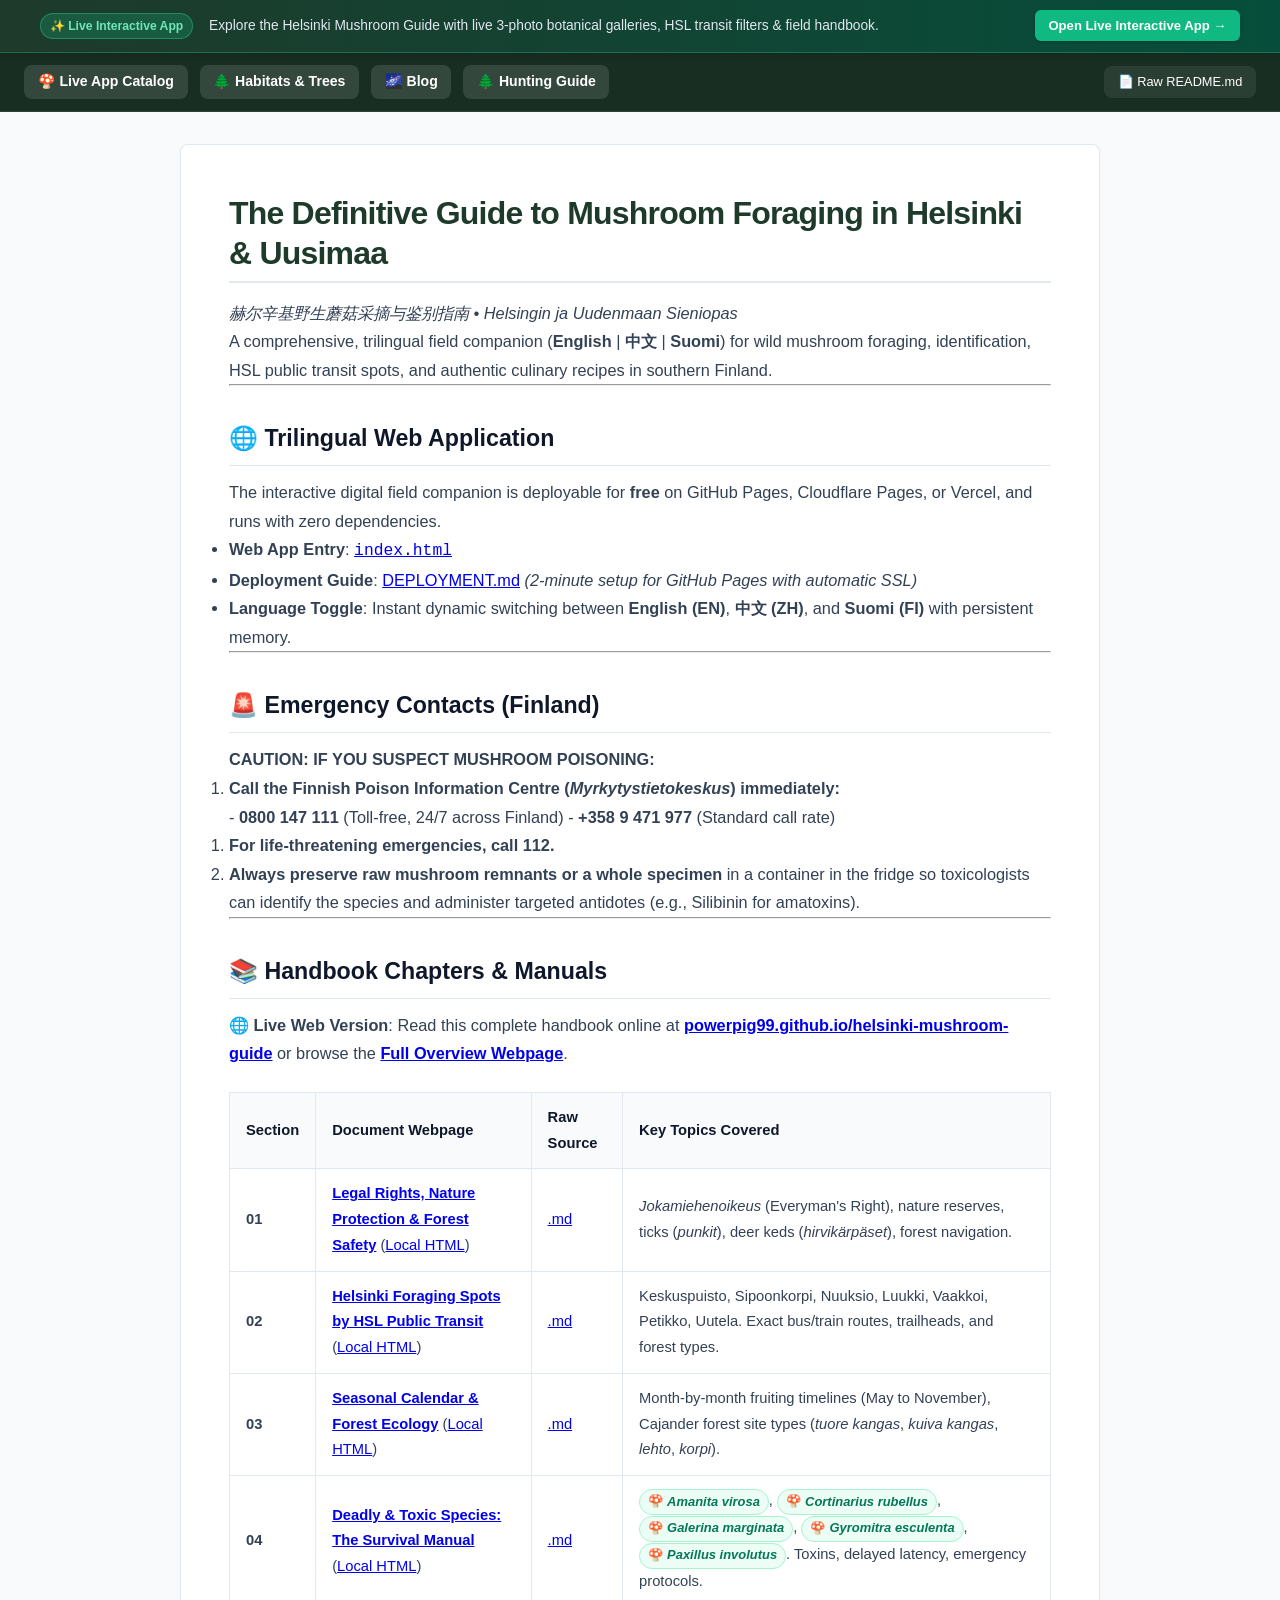
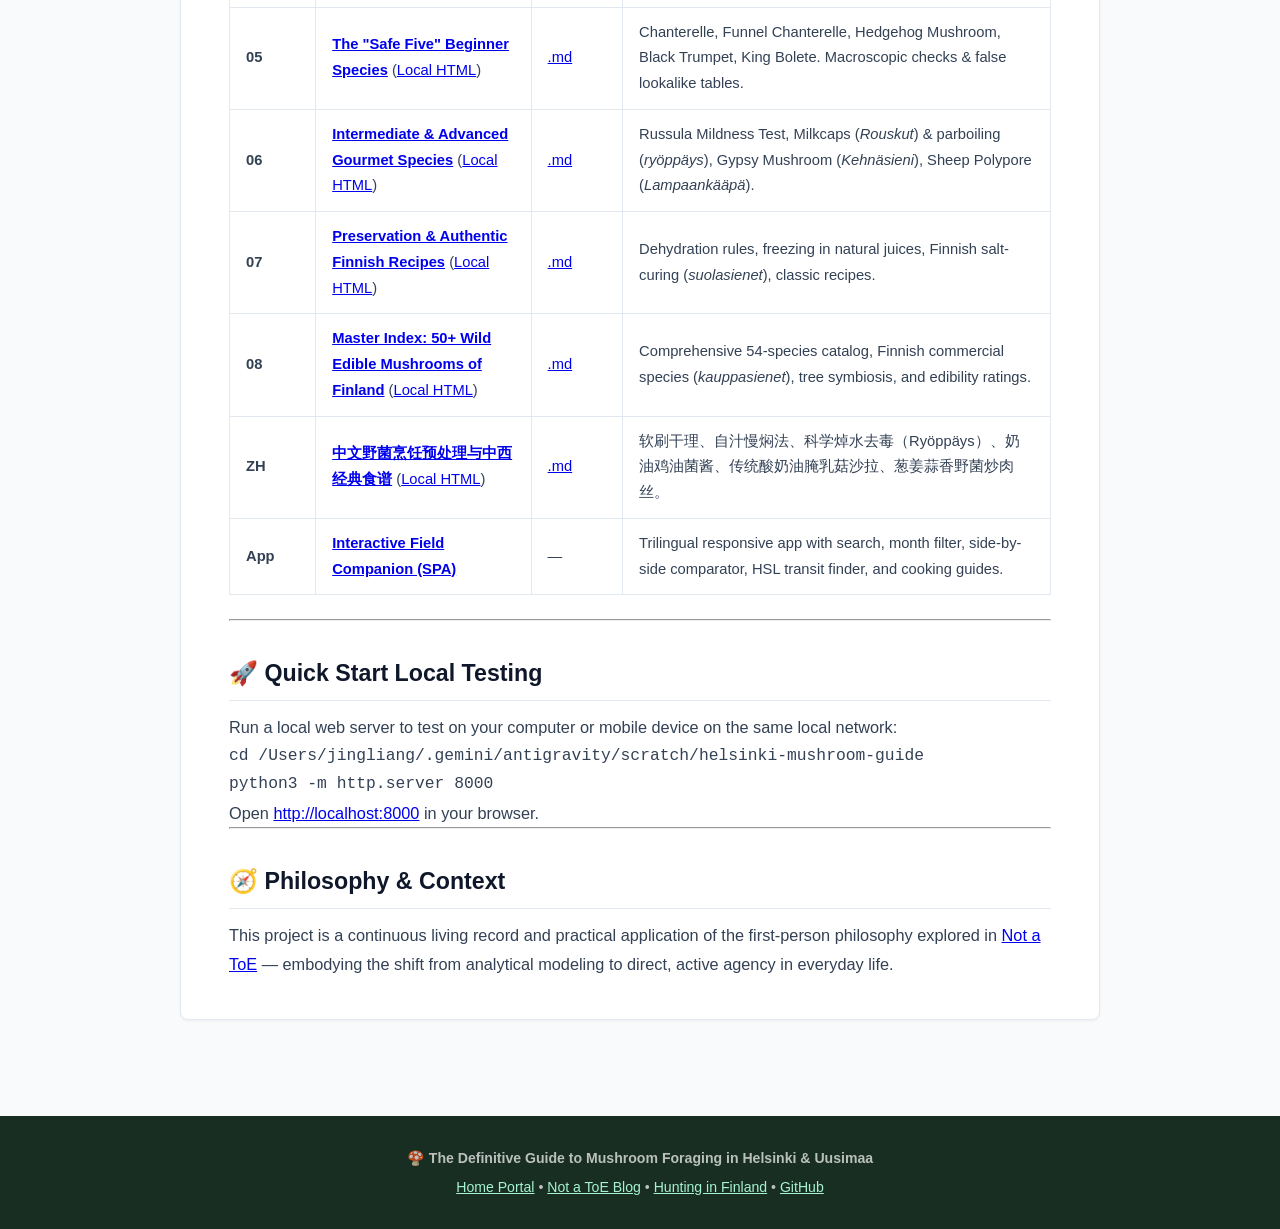
==== commit 5a8d6542: "Integrate documentation chapters into 6 canonical web app sections with native monographs" ====
--- a/overview.html
+++ b/overview.html
@@ -181,14 +181,14 @@
     <div class="doc-live-banner-inner">
       <span class="banner-badge">✨ Live Interactive App</span>
       <span class="banner-text">Explore the Helsinki Mushroom Guide with live 3-photo botanical galleries, HSL transit filters & field handbook.</span>
-      <a href="index.html#/handbook" class="banner-cta">Open Live Interactive App →</a>
+      <a href="index.html#/catalog" class="banner-cta">Open Live Interactive App →</a>
     </div>
   </aside>
 
   <header class="doc-sticky-header">
     <div class="doc-nav-left">
-      <a href="index.html#/handbook" class="doc-btn-back">🍄 Live App Reader</a>
-      <a href="index.html#/catalog" class="doc-btn-back">🍄 63 Species Catalog</a>
+      <a href="index.html#/catalog" class="doc-btn-back">🍄 Live App Catalog</a>
+      <a href="index.html#/habitats" class="doc-btn-back">🌲 Habitats & Trees</a>
       <a href="https://powerpig99.github.io/not-a-toe/" class="doc-btn-back" target="_blank" rel="noopener" title="Author Blog (Not a ToE)">🌌 Blog</a>
       <a href="https://powerpig99.github.io/hunting-in-finland/" class="doc-btn-back" target="_blank" rel="noopener" title="Companion Guide: Hunting in Finland">🌲 Hunting Guide</a>
     </div>
--- a/styles.css
+++ b/styles.css
@@ -2531,3 +2531,502 @@
 }
 
 
+
+
+/* ==========================================================================
+   Synchronized Video Masterclasses & Sister Species Cooking Styles
+   ========================================================================== */
+
+/* Inherited Video Notice on Mushroom Detail View */
+.inherited-cooking-notice {
+  background: #f0fdf4;
+  border: 1px solid #bbf7d0;
+  border-radius: 8px;
+  padding: 0.85rem 1.15rem;
+  margin-top: 0.85rem;
+  margin-bottom: 0.85rem;
+}
+
+.inherited-notice-header {
+  display: flex;
+  align-items: center;
+  gap: 0.65rem;
+  flex-wrap: wrap;
+}
+
+.inherited-notice-badge {
+  display: inline-flex;
+  align-items: center;
+  gap: 0.35rem;
+  background: #dcfce7;
+  color: #166534;
+  border: 1px solid #86efac;
+  border-radius: 4px;
+  padding: 0.2rem 0.55rem;
+  font-size: 0.76rem;
+  font-weight: 700;
+  text-transform: uppercase;
+  letter-spacing: 0.03em;
+}
+
+.inherited-notice-badge svg {
+  color: #16a34a;
+}
+
+.inherited-notice-text {
+  font-size: 0.86rem;
+  color: #334155;
+  line-height: 1.45;
+}
+
+.inherited-species-link {
+  color: #047857;
+  text-decoration: none;
+  border-bottom: 1px dashed #059669;
+  padding-bottom: 1px;
+  transition: all 0.15s ease;
+}
+
+.inherited-species-link:hover {
+  color: #065f46;
+  border-bottom-style: solid;
+}
+
+.cooking-video-card.is-inherited {
+  border-left: 4px solid #10b981;
+}
+
+/* Cooking Tab Video Masterclasses Gallery */
+.cooking-gallery-section {
+  background: #ffffff;
+  border: 1px solid var(--border);
+  border-radius: 8px;
+  padding: 1.5rem;
+  margin-bottom: 1.75rem;
+}
+
+.cooking-gallery-header {
+  margin-bottom: 1.25rem;
+}
+
+.cooking-gallery-title {
+  font-size: 1.4rem;
+  font-weight: 700;
+  color: #0f172a;
+  margin: 0 0 0.35rem 0;
+}
+
+.cooking-gallery-desc {
+  font-size: 0.92rem;
+  color: #64748b;
+  margin: 0;
+  line-height: 1.5;
+}
+
+.cooking-gallery-filters {
+  display: flex;
+  gap: 0.5rem;
+  overflow-x: auto;
+  padding-bottom: 0.65rem;
+  margin-bottom: 1.35rem;
+  -webkit-overflow-scrolling: touch;
+}
+
+.gallery-filter-btn {
+  background: #f8fafc;
+  color: #334155;
+  border: 1px solid #cbd5e1;
+  border-radius: 20px;
+  padding: 0.42rem 0.9rem;
+  font-size: 0.82rem;
+  font-weight: 600;
+  cursor: pointer;
+  white-space: nowrap;
+  transition: all 0.15s ease;
+}
+
+.gallery-filter-btn:hover {
+  background: #f1f5f9;
+  border-color: #94a3b8;
+}
+
+.gallery-filter-btn.active {
+  background: #1e3a2b;
+  color: #ffffff;
+  border-color: #1e3a2b;
+  box-shadow: 0 2px 5px rgba(30, 58, 43, 0.2);
+}
+
+.cooking-gallery-grid {
+  display: grid;
+  grid-template-columns: repeat(auto-fill, minmax(290px, 1fr));
+  gap: 1.35rem;
+}
+
+.cooking-gallery-card {
+  background: #ffffff;
+  border: 1px solid #e2e8f0;
+  border-radius: 8px;
+  overflow: hidden;
+  display: flex;
+  flex-direction: column;
+  transition: all 0.2s ease;
+  box-shadow: 0 1px 3px rgba(0, 0, 0, 0.04);
+}
+
+.cooking-gallery-card:hover {
+  transform: translateY(-2px);
+  border-color: #cbd5e1;
+  box-shadow: 0 6px 16px rgba(0, 0, 0, 0.08);
+}
+
+.cooking-gallery-thumb-wrap {
+  position: relative;
+  aspect-ratio: 16 / 9;
+  background: #0f172a;
+  overflow: hidden;
+}
+
+.cooking-gallery-thumb {
+  width: 100%;
+  height: 100%;
+  object-fit: cover;
+  display: block;
+  transition: transform 0.25s ease;
+}
+
+.cooking-gallery-card:hover .cooking-gallery-thumb {
+  transform: scale(1.03);
+}
+
+.cooking-gallery-play-btn {
+  position: absolute;
+  top: 50%;
+  left: 50%;
+  transform: translate(-50%, -50%);
+  width: 46px;
+  height: 46px;
+  background: rgba(220, 38, 38, 0.9);
+  border-radius: 50%;
+  display: flex;
+  align-items: center;
+  justify-content: center;
+  color: #ffffff;
+  box-shadow: 0 3px 10px rgba(0, 0, 0, 0.35);
+  transition: all 0.2s ease;
+}
+
+.cooking-gallery-card:hover .cooking-gallery-play-btn {
+  background: #dc2626;
+  transform: translate(-50%, -50%) scale(1.12);
+}
+
+.cooking-gallery-duration {
+  position: absolute;
+  bottom: 8px;
+  right: 8px;
+  background: rgba(0, 0, 0, 0.8);
+  color: #ffffff;
+  font-size: 0.72rem;
+  font-weight: 600;
+  padding: 2px 6px;
+  border-radius: 4px;
+  backdrop-filter: blur(2px);
+}
+
+.cooking-gallery-badge {
+  position: absolute;
+  top: 8px;
+  left: 8px;
+  font-size: 0.7rem;
+  font-weight: 700;
+  padding: 3px 8px;
+  border-radius: 4px;
+  letter-spacing: 0.03em;
+  text-transform: uppercase;
+}
+
+.cooking-gallery-badge.nordic {
+  background: rgba(30, 58, 43, 0.9);
+  color: #ffffff;
+  backdrop-filter: blur(4px);
+}
+
+.cooking-gallery-badge.chinese {
+  background: rgba(185, 28, 28, 0.9);
+  color: #ffffff;
+  backdrop-filter: blur(4px);
+}
+
+.cooking-gallery-info {
+  padding: 1.15rem;
+  display: flex;
+  flex-direction: column;
+  flex: 1;
+}
+
+.cooking-gallery-creator {
+  font-size: 0.78rem;
+  font-weight: 600;
+  color: #64748b;
+  margin-bottom: 0.35rem;
+}
+
+.cooking-gallery-card-title {
+  font-size: 0.96rem;
+  font-weight: 700;
+  color: #0f172a;
+  line-height: 1.38;
+  margin: 0 0 0.3rem 0;
+}
+
+.cooking-gallery-card-subtitle {
+  font-size: 0.82rem;
+  color: #64748b;
+  line-height: 1.35;
+  margin-bottom: 0.55rem;
+}
+
+.cooking-gallery-card-desc {
+  font-size: 0.82rem;
+  color: #475569;
+  line-height: 1.48;
+  margin: 0 0 1rem 0;
+  display: -webkit-box;
+  -webkit-line-clamp: 3;
+  -webkit-box-orient: vertical;
+  overflow: hidden;
+}
+
+.cooking-gallery-card-footer {
+  margin-top: auto;
+  padding-top: 0.75rem;
+  border-top: 1px solid #f1f5f9;
+  display: flex;
+  justify-content: space-between;
+  align-items: center;
+  gap: 0.5rem;
+  flex-wrap: wrap;
+}
+
+.gallery-species-chip {
+  display: inline-flex;
+  align-items: center;
+  gap: 0.35rem;
+  background: #f1f5f9;
+  border: 1px solid #e2e8f0;
+  padding: 0.22rem 0.55rem;
+  border-radius: 12px;
+  font-size: 0.75rem;
+  font-weight: 600;
+  color: #0f172a;
+  text-decoration: none;
+  transition: all 0.15s ease;
+}
+
+.gallery-species-chip:hover {
+  background: #e2e8f0;
+  border-color: #cbd5e1;
+}
+
+.gallery-chip-thumb {
+  width: 18px;
+  height: 18px;
+  border-radius: 50%;
+  object-fit: cover;
+}
+
+/* In-Text Video Action Button inside Live Handbook & Static Docs */
+.inline-video-btn {
+  display: inline-flex;
+  align-items: center;
+  gap: 0.4rem;
+  background: #fff1f2;
+  border: 1px solid #fecdd3;
+  color: #be123c;
+  padding: 0.38rem 0.8rem;
+  border-radius: 6px;
+  font-size: 0.82rem;
+  font-weight: 600;
+  text-decoration: none;
+  margin: 0.45rem 0.35rem 0.45rem 0;
+  transition: all 0.15s ease;
+  box-shadow: 0 1px 2px rgba(0, 0, 0, 0.03);
+}
+
+.inline-video-btn svg {
+  color: #e11d48 !important;
+  flex-shrink: 0;
+}
+
+.inline-video-btn:hover {
+  background: #e11d48;
+  border-color: #e11d48;
+  color: #ffffff;
+  transform: translateY(-1px);
+  box-shadow: 0 3px 6px rgba(225, 29, 72, 0.2);
+}
+
+.inline-video-btn:hover svg {
+  color: #ffffff !important;
+}
+
+.inline-video-btn:active {
+  transform: scale(0.98);
+}
+
+/* -------------------------------------------------------------
+   Integrated Architecture & Monograph Styles
+   ------------------------------------------------------------- */
+.view-mode-bar {
+  display: flex;
+  gap: 0.5rem;
+  flex-wrap: wrap;
+  margin-bottom: 1.25rem;
+  background: #ffffff;
+  padding: 0.6rem 0.75rem;
+  border-radius: var(--radius);
+  border: 1px solid var(--border);
+  box-shadow: var(--shadow);
+}
+
+.view-mode-btn {
+  display: inline-flex;
+  align-items: center;
+  gap: 0.45rem;
+  padding: 0.5rem 0.95rem;
+  border: 1px solid transparent;
+  background: #f8fafc;
+  border-radius: 6px;
+  font-size: 0.88rem;
+  font-weight: 600;
+  color: #475569;
+  cursor: pointer;
+  transition: all 0.18s ease;
+}
+
+.view-mode-btn:hover {
+  background: #f1f5f9;
+  color: var(--text-main);
+  border-color: #cbd5e1;
+}
+
+.view-mode-btn.active {
+  background: #ecfdf5;
+  color: #047857;
+  border-color: #a7f3d0;
+  font-weight: 700;
+  box-shadow: 0 1px 2px rgba(16, 185, 129, 0.1);
+}
+
+.integrated-monograph-header {
+  background: #ffffff;
+  border: 1px solid var(--border);
+  border-radius: var(--radius);
+  padding: 1.75rem;
+  margin-bottom: 1.75rem;
+  box-shadow: var(--shadow);
+}
+
+.integrated-monograph-header.danger-theme {
+  border-color: #fecaca;
+  background: #fffafa;
+}
+
+.integrated-monograph-top-bar {
+  display: flex;
+  justify-content: space-between;
+  align-items: center;
+  flex-wrap: wrap;
+  gap: 0.75rem;
+  margin-bottom: 1rem;
+}
+
+.integrated-monograph-title {
+  font-size: 1.65rem;
+  font-weight: 800;
+  color: var(--primary);
+  margin-bottom: 0.35rem;
+  line-height: 1.3;
+}
+
+.integrated-monograph-subtitle {
+  font-size: 1.05rem;
+  color: #64748b;
+  font-weight: 500;
+  margin-bottom: 0.75rem;
+}
+
+.integrated-monograph-desc {
+  font-size: 0.95rem;
+  color: #334155;
+  line-height: 1.6;
+  max-width: 880px;
+}
+
+.integrated-monograph-body {
+  background: #ffffff;
+  border: 1px solid var(--border);
+  border-radius: var(--radius);
+  padding: 2rem;
+  margin-bottom: 2rem;
+  box-shadow: var(--shadow);
+}
+
+.btn-back-to-grid {
+  display: inline-flex;
+  align-items: center;
+  gap: 0.4rem;
+  padding: 0.5rem 1rem;
+  background: #1e3a2b;
+  color: #ffffff;
+  border: none;
+  border-radius: 6px;
+  font-size: 0.85rem;
+  font-weight: 700;
+  cursor: pointer;
+  transition: all 0.15s ease;
+}
+
+.btn-back-to-grid:hover {
+  background: #15803d;
+  transform: translateY(-1px);
+  box-shadow: 0 2px 5px rgba(21, 128, 61, 0.25);
+}
+
+.integrated-monograph-footer {
+  display: flex;
+  justify-content: space-between;
+  align-items: center;
+  flex-wrap: wrap;
+  gap: 1rem;
+  padding: 1.25rem 0;
+  margin-top: 1.5rem;
+  border-top: 1px solid var(--border);
+}
+
+.section-divider-header {
+  margin: 2.25rem 0 1.25rem;
+  padding-bottom: 0.75rem;
+  border-bottom: 2px solid var(--border);
+}
+
+@media (max-width: 768px) {
+  .view-mode-bar {
+    flex-direction: column;
+    gap: 0.35rem;
+  }
+  .view-mode-btn {
+    width: 100%;
+    justify-content: flex-start;
+  }
+  .integrated-monograph-header {
+    padding: 1.25rem;
+  }
+  .integrated-monograph-body {
+    padding: 1.25rem;
+  }
+  .integrated-monograph-title {
+    font-size: 1.35rem;
+  }
+}
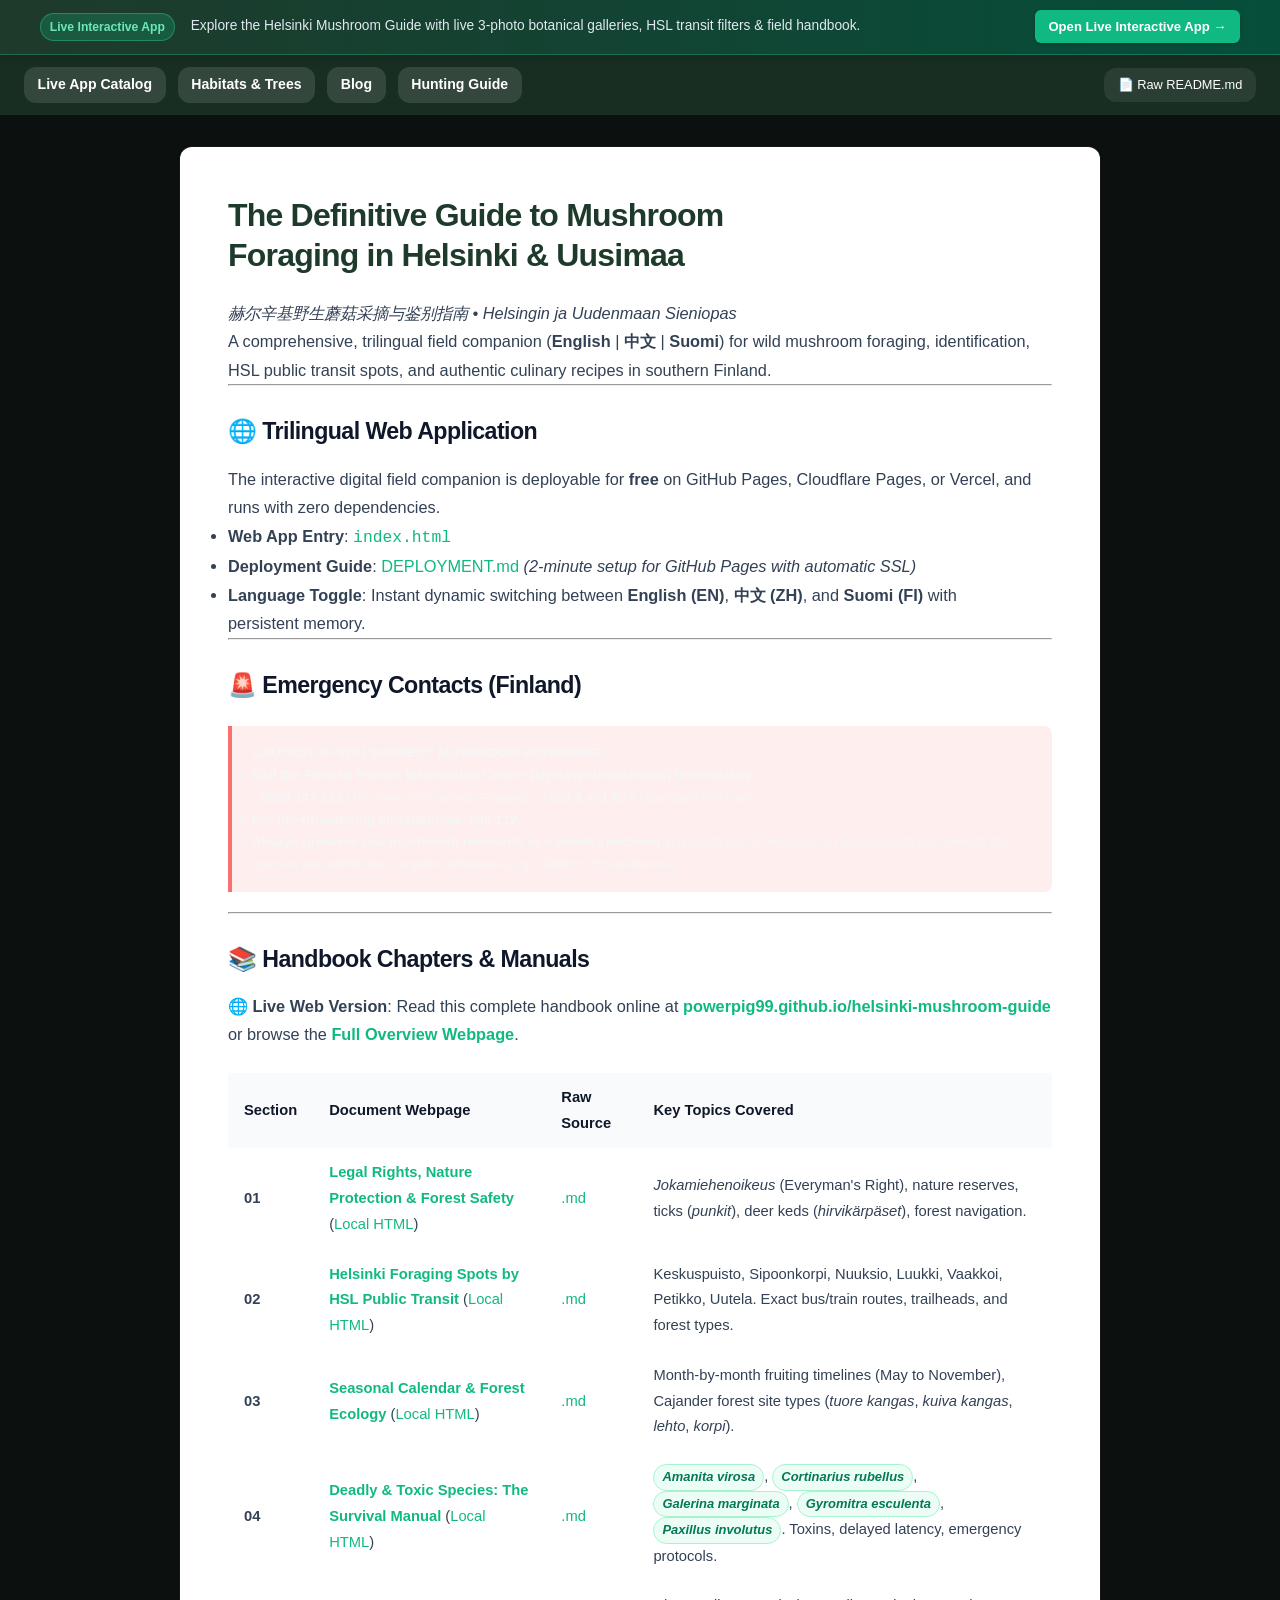
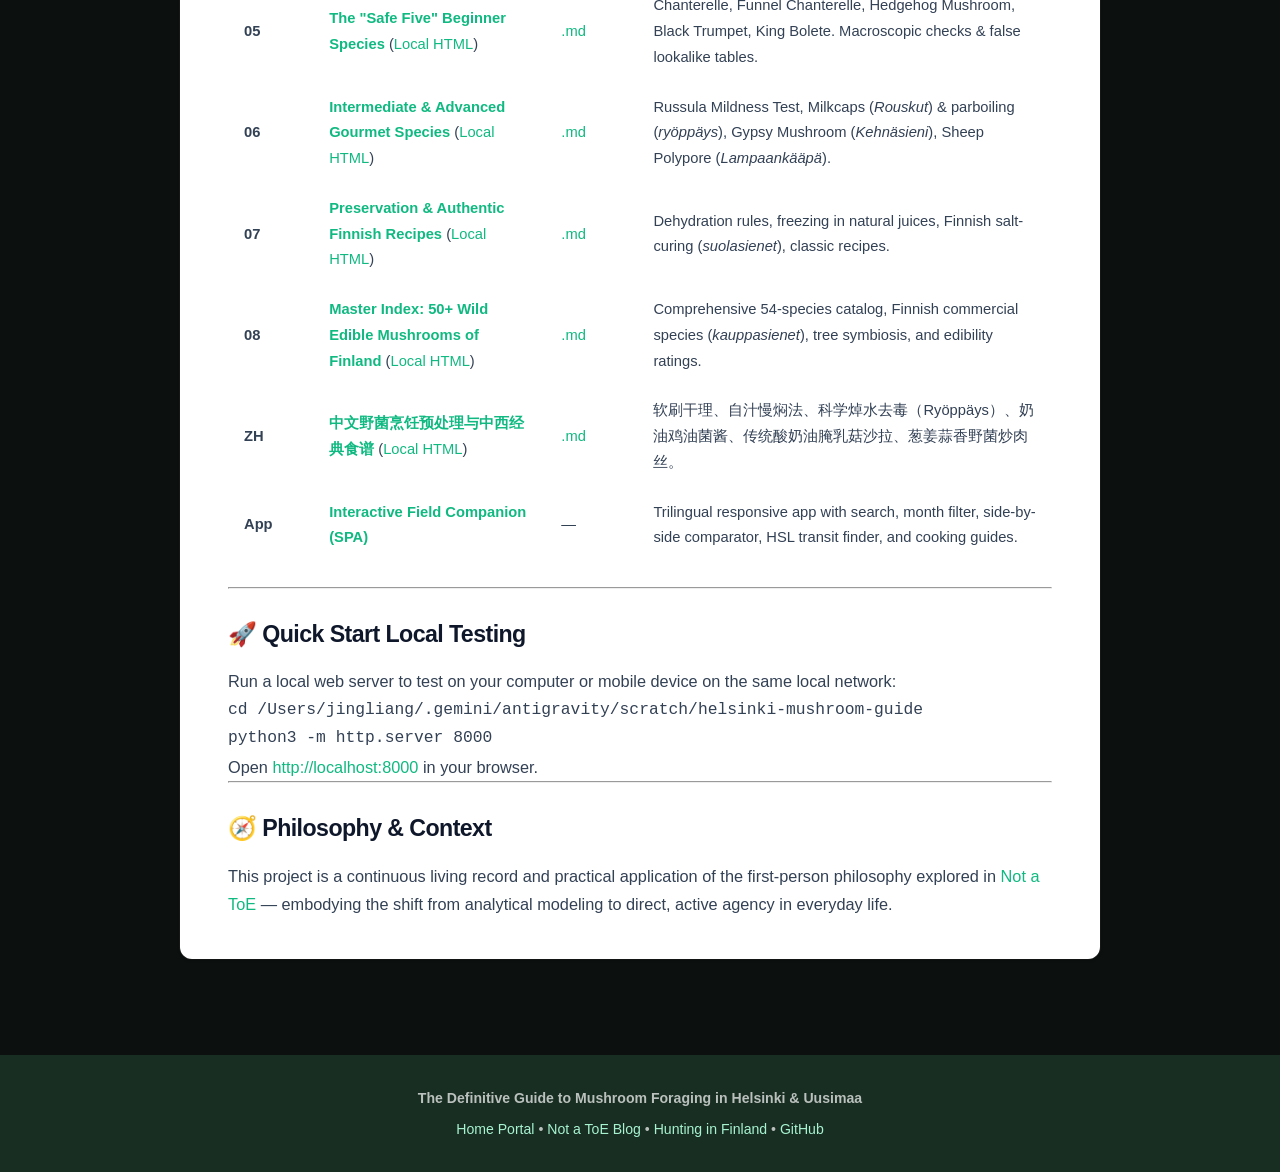
==== commit 2f812b3b: "Remove unnecessary emojis across catalog, navigation, and handbook tables" ====
--- a/overview.html
+++ b/overview.html
@@ -179,7 +179,7 @@
   <!-- Sticky Live App Banner -->
   <aside class="doc-live-banner" aria-label="Interactive Version Available">
     <div class="doc-live-banner-inner">
-      <span class="banner-badge">✨ Live Interactive App</span>
+      <span class="banner-badge">Live Interactive App</span>
       <span class="banner-text">Explore the Helsinki Mushroom Guide with live 3-photo botanical galleries, HSL transit filters & field handbook.</span>
       <a href="index.html#/catalog" class="banner-cta">Open Live Interactive App →</a>
     </div>
@@ -187,10 +187,10 @@
 
   <header class="doc-sticky-header">
     <div class="doc-nav-left">
-      <a href="index.html#/catalog" class="doc-btn-back">🍄 Live App Catalog</a>
-      <a href="index.html#/habitats" class="doc-btn-back">🌲 Habitats & Trees</a>
-      <a href="https://powerpig99.github.io/not-a-toe/" class="doc-btn-back" target="_blank" rel="noopener" title="Author Blog (Not a ToE)">🌌 Blog</a>
-      <a href="https://powerpig99.github.io/hunting-in-finland/" class="doc-btn-back" target="_blank" rel="noopener" title="Companion Guide: Hunting in Finland">🌲 Hunting Guide</a>
+      <a href="index.html#/catalog" class="doc-btn-back">Live App Catalog</a>
+      <a href="index.html#/habitats" class="doc-btn-back">Habitats & Trees</a>
+      <a href="https://powerpig99.github.io/not-a-toe/" class="doc-btn-back" target="_blank" rel="noopener" title="Author Blog (Not a ToE)">Blog</a>
+      <a href="https://powerpig99.github.io/hunting-in-finland/" class="doc-btn-back" target="_blank" rel="noopener" title="Companion Guide: Hunting in Finland">Hunting Guide</a>
     </div>
     <div>
       <a href="README.md" class="doc-btn-back" target="_blank" style="background:rgba(255,255,255,0.08); font-weight:normal; font-size:0.8rem;">📄 Raw README.md</a>
@@ -238,7 +238,7 @@
 
 <blockquote>🌐 <strong>Live Web Version</strong>: Read this complete handbook online at <a href="https://powerpig99.github.io/helsinki-mushroom-guide/" target="_blank" rel="noopener noreferrer"><strong>powerpig99.github.io/helsinki-mushroom-guide</strong></a> or browse the <a href="overview.html" ><strong>Full Overview Webpage</strong></a>.</blockquote>
 
-<div class="table-container"><table><thead><tr><th>Section</th><th>Document Webpage</th><th>Raw Source</th><th>Key Topics Covered</th></tr></thead><tbody><tr><td><strong>01</strong></td><td><a href="https://powerpig99.github.io/helsinki-mushroom-guide/docs/01_legal_and_ethics.html" target="_blank" rel="noopener noreferrer"><strong>Legal Rights, Nature Protection & Forest Safety</strong></a> (<a href="docs/01_legal_and_ethics.html" >Local HTML</a>)</td><td><a href="docs/01_legal_and_ethics.html" >.md</a></td><td><em>Jokamiehenoikeus</em> (Everyman's Right), nature reserves, ticks (<em>punkit</em>), deer keds (<em>hirvikärpäset</em>), forest navigation.</td></tr><tr><td><strong>02</strong></td><td><a href="https://powerpig99.github.io/helsinki-mushroom-guide/docs/02_helsinki_transit_spots_guide.html" target="_blank" rel="noopener noreferrer"><strong>Helsinki Foraging Spots by HSL Public Transit</strong></a> (<a href="docs/02_helsinki_transit_spots_guide.html" >Local HTML</a>)</td><td><a href="docs/02_helsinki_transit_spots_guide.html" >.md</a></td><td>Keskuspuisto, Sipoonkorpi, Nuuksio, Luukki, Vaakkoi, Petikko, Uutela. Exact bus/train routes, trailheads, and forest types.</td></tr><tr><td><strong>03</strong></td><td><a href="https://powerpig99.github.io/helsinki-mushroom-guide/docs/03_seasonal_calendar_and_habitats.html" target="_blank" rel="noopener noreferrer"><strong>Seasonal Calendar & Forest Ecology</strong></a> (<a href="docs/03_seasonal_calendar_and_habitats.html" >Local HTML</a>)</td><td><a href="docs/03_seasonal_calendar_and_habitats.html" >.md</a></td><td>Month-by-month fruiting timelines (May to November), Cajander forest site types (<em>tuore kangas</em>, <em>kuiva kangas</em>, <em>lehto</em>, <em>korpi</em>).</td></tr><tr><td><strong>04</strong></td><td><a href="https://powerpig99.github.io/helsinki-mushroom-guide/docs/04_deadly_and_toxic_species.html" target="_blank" rel="noopener noreferrer"><strong>Deadly & Toxic Species: The Survival Manual</strong></a> (<a href="docs/04_deadly_and_toxic_species.html" >Local HTML</a>)</td><td><a href="docs/04_deadly_and_toxic_species.html" >.md</a></td><td><a href="../index.html#/mushroom/amanita_virosa" class="inline-species-chip" title="View identification guide in live app"><span class="chip-icon">🍄</span> <span class="chip-title"><em>Amanita virosa</em></span></a>, <a href="../index.html#/mushroom/cortinarius_rubellus" class="inline-species-chip" title="View identification guide in live app"><span class="chip-icon">🍄</span> <span class="chip-title"><em>Cortinarius rubellus</em></span></a>, <a href="../index.html#/mushroom/galerina_marginata" class="inline-species-chip" title="View identification guide in live app"><span class="chip-icon">🍄</span> <span class="chip-title"><em>Galerina marginata</em></span></a>, <a href="../index.html#/mushroom/gyromitra_esculenta" class="inline-species-chip" title="View identification guide in live app"><span class="chip-icon">🍄</span> <span class="chip-title"><em>Gyromitra esculenta</em></span></a>, <a href="../index.html#/mushroom/paxillus_involutus" class="inline-species-chip" title="View identification guide in live app"><span class="chip-icon">🍄</span> <span class="chip-title"><em>Paxillus involutus</em></span></a>. Toxins, delayed latency, emergency protocols.</td></tr><tr><td><strong>05</strong></td><td><a href="https://powerpig99.github.io/helsinki-mushroom-guide/docs/05_beginner_safe_species.html" target="_blank" rel="noopener noreferrer"><strong>The "Safe Five" Beginner Species</strong></a> (<a href="docs/05_beginner_safe_species.html" >Local HTML</a>)</td><td><a href="docs/05_beginner_safe_species.html" >.md</a></td><td>Chanterelle, Funnel Chanterelle, Hedgehog Mushroom, Black Trumpet, King Bolete. Macroscopic checks & false lookalike tables.</td></tr><tr><td><strong>06</strong></td><td><a href="https://powerpig99.github.io/helsinki-mushroom-guide/docs/06_intermediate_and_advanced.html" target="_blank" rel="noopener noreferrer"><strong>Intermediate & Advanced Gourmet Species</strong></a> (<a href="docs/06_intermediate_and_advanced.html" >Local HTML</a>)</td><td><a href="docs/06_intermediate_and_advanced.html" >.md</a></td><td>Russula Mildness Test, Milkcaps (<em>Rouskut</em>) & parboiling (<em>ryöppäys</em>), Gypsy Mushroom (<em>Kehnäsieni</em>), Sheep Polypore (<em>Lampaankääpä</em>).</td></tr><tr><td><strong>07</strong></td><td><a href="https://powerpig99.github.io/helsinki-mushroom-guide/docs/07_preservation_and_recipes.html" target="_blank" rel="noopener noreferrer"><strong>Preservation & Authentic Finnish Recipes</strong></a> (<a href="docs/07_preservation_and_recipes.html" >Local HTML</a>)</td><td><a href="docs/07_preservation_and_recipes.html" >.md</a></td><td>Dehydration rules, freezing in natural juices, Finnish salt-curing (<em>suolasienet</em>), classic recipes.</td></tr><tr><td><strong>08</strong></td><td><a href="https://powerpig99.github.io/helsinki-mushroom-guide/docs/08_expanded_edible_species_index.html" target="_blank" rel="noopener noreferrer"><strong>Master Index: 50+ Wild Edible Mushrooms of Finland</strong></a> (<a href="docs/08_expanded_edible_species_index.html" >Local HTML</a>)</td><td><a href="docs/08_expanded_edible_species_index.html" >.md</a></td><td>Comprehensive 54-species catalog, Finnish commercial species (<em>kauppasienet</em>), tree symbiosis, and edibility ratings.</td></tr><tr><td><strong>ZH</strong></td><td><a href="https://powerpig99.github.io/helsinki-mushroom-guide/docs/cooking_and_recipes_zh.html" target="_blank" rel="noopener noreferrer"><strong>中文野菌烹饪预处理与中西经典食谱</strong></a> (<a href="docs/cooking_and_recipes_zh.html" >Local HTML</a>)</td><td><a href="docs/cooking_and_recipes_zh.html" >.md</a></td><td>软刷干理、自汁慢焖法、科学焯水去毒（Ryöppäys）、奶油鸡油菌酱、传统酸奶油腌乳菇沙拉、葱姜蒜香野菌炒肉丝。</td></tr><tr><td><strong>App</strong></td><td><a href="index.html" ><strong>Interactive Field Companion (SPA)</strong></a></td><td>—</td><td>Trilingual responsive app with search, month filter, side-by-side comparator, HSL transit finder, and cooking guides.</td></tr></tbody></table></div>
+<div class="table-container"><table><thead><tr><th>Section</th><th>Document Webpage</th><th>Raw Source</th><th>Key Topics Covered</th></tr></thead><tbody><tr><td><strong>01</strong></td><td><a href="https://powerpig99.github.io/helsinki-mushroom-guide/docs/01_legal_and_ethics.html" target="_blank" rel="noopener noreferrer"><strong>Legal Rights, Nature Protection & Forest Safety</strong></a> (<a href="docs/01_legal_and_ethics.html" >Local HTML</a>)</td><td><a href="docs/01_legal_and_ethics.html" >.md</a></td><td><em>Jokamiehenoikeus</em> (Everyman's Right), nature reserves, ticks (<em>punkit</em>), deer keds (<em>hirvikärpäset</em>), forest navigation.</td></tr><tr><td><strong>02</strong></td><td><a href="https://powerpig99.github.io/helsinki-mushroom-guide/docs/02_helsinki_transit_spots_guide.html" target="_blank" rel="noopener noreferrer"><strong>Helsinki Foraging Spots by HSL Public Transit</strong></a> (<a href="docs/02_helsinki_transit_spots_guide.html" >Local HTML</a>)</td><td><a href="docs/02_helsinki_transit_spots_guide.html" >.md</a></td><td>Keskuspuisto, Sipoonkorpi, Nuuksio, Luukki, Vaakkoi, Petikko, Uutela. Exact bus/train routes, trailheads, and forest types.</td></tr><tr><td><strong>03</strong></td><td><a href="https://powerpig99.github.io/helsinki-mushroom-guide/docs/03_seasonal_calendar_and_habitats.html" target="_blank" rel="noopener noreferrer"><strong>Seasonal Calendar & Forest Ecology</strong></a> (<a href="docs/03_seasonal_calendar_and_habitats.html" >Local HTML</a>)</td><td><a href="docs/03_seasonal_calendar_and_habitats.html" >.md</a></td><td>Month-by-month fruiting timelines (May to November), Cajander forest site types (<em>tuore kangas</em>, <em>kuiva kangas</em>, <em>lehto</em>, <em>korpi</em>).</td></tr><tr><td><strong>04</strong></td><td><a href="https://powerpig99.github.io/helsinki-mushroom-guide/docs/04_deadly_and_toxic_species.html" target="_blank" rel="noopener noreferrer"><strong>Deadly & Toxic Species: The Survival Manual</strong></a> (<a href="docs/04_deadly_and_toxic_species.html" >Local HTML</a>)</td><td><a href="docs/04_deadly_and_toxic_species.html" >.md</a></td><td><a href="../index.html#/mushroom/amanita_virosa" class="inline-species-chip" title="View identification guide in live app"><span class="chip-title"><em>Amanita virosa</em></span></a>, <a href="../index.html#/mushroom/cortinarius_rubellus" class="inline-species-chip" title="View identification guide in live app"><span class="chip-title"><em>Cortinarius rubellus</em></span></a>, <a href="../index.html#/mushroom/galerina_marginata" class="inline-species-chip" title="View identification guide in live app"><span class="chip-title"><em>Galerina marginata</em></span></a>, <a href="../index.html#/mushroom/gyromitra_esculenta" class="inline-species-chip" title="View identification guide in live app"><span class="chip-title"><em>Gyromitra esculenta</em></span></a>, <a href="../index.html#/mushroom/paxillus_involutus" class="inline-species-chip" title="View identification guide in live app"><span class="chip-title"><em>Paxillus involutus</em></span></a>. Toxins, delayed latency, emergency protocols.</td></tr><tr><td><strong>05</strong></td><td><a href="https://powerpig99.github.io/helsinki-mushroom-guide/docs/05_beginner_safe_species.html" target="_blank" rel="noopener noreferrer"><strong>The "Safe Five" Beginner Species</strong></a> (<a href="docs/05_beginner_safe_species.html" >Local HTML</a>)</td><td><a href="docs/05_beginner_safe_species.html" >.md</a></td><td>Chanterelle, Funnel Chanterelle, Hedgehog Mushroom, Black Trumpet, King Bolete. Macroscopic checks & false lookalike tables.</td></tr><tr><td><strong>06</strong></td><td><a href="https://powerpig99.github.io/helsinki-mushroom-guide/docs/06_intermediate_and_advanced.html" target="_blank" rel="noopener noreferrer"><strong>Intermediate & Advanced Gourmet Species</strong></a> (<a href="docs/06_intermediate_and_advanced.html" >Local HTML</a>)</td><td><a href="docs/06_intermediate_and_advanced.html" >.md</a></td><td>Russula Mildness Test, Milkcaps (<em>Rouskut</em>) & parboiling (<em>ryöppäys</em>), Gypsy Mushroom (<em>Kehnäsieni</em>), Sheep Polypore (<em>Lampaankääpä</em>).</td></tr><tr><td><strong>07</strong></td><td><a href="https://powerpig99.github.io/helsinki-mushroom-guide/docs/07_preservation_and_recipes.html" target="_blank" rel="noopener noreferrer"><strong>Preservation & Authentic Finnish Recipes</strong></a> (<a href="docs/07_preservation_and_recipes.html" >Local HTML</a>)</td><td><a href="docs/07_preservation_and_recipes.html" >.md</a></td><td>Dehydration rules, freezing in natural juices, Finnish salt-curing (<em>suolasienet</em>), classic recipes.</td></tr><tr><td><strong>08</strong></td><td><a href="https://powerpig99.github.io/helsinki-mushroom-guide/docs/08_expanded_edible_species_index.html" target="_blank" rel="noopener noreferrer"><strong>Master Index: 50+ Wild Edible Mushrooms of Finland</strong></a> (<a href="docs/08_expanded_edible_species_index.html" >Local HTML</a>)</td><td><a href="docs/08_expanded_edible_species_index.html" >.md</a></td><td>Comprehensive 54-species catalog, Finnish commercial species (<em>kauppasienet</em>), tree symbiosis, and edibility ratings.</td></tr><tr><td><strong>ZH</strong></td><td><a href="https://powerpig99.github.io/helsinki-mushroom-guide/docs/cooking_and_recipes_zh.html" target="_blank" rel="noopener noreferrer"><strong>中文野菌烹饪预处理与中西经典食谱</strong></a> (<a href="docs/cooking_and_recipes_zh.html" >Local HTML</a>)</td><td><a href="docs/cooking_and_recipes_zh.html" >.md</a></td><td>软刷干理、自汁慢焖法、科学焯水去毒（Ryöppäys）、奶油鸡油菌酱、传统酸奶油腌乳菇沙拉、葱姜蒜香野菌炒肉丝。</td></tr><tr><td><strong>App</strong></td><td><a href="index.html" ><strong>Interactive Field Companion (SPA)</strong></a></td><td>—</td><td>Trilingual responsive app with search, month filter, side-by-side comparator, HSL transit finder, and cooking guides.</td></tr></tbody></table></div>
 <hr>
 
 <h2>🚀 Quick Start Local Testing</h2>
@@ -262,7 +262,7 @@
   </main>
 
   <footer style="background:#182e22; color:rgba(255,255,255,0.7); text-align:center; padding:2rem 1rem; font-size:0.88rem;">
-    <p>🍄 <strong>The Definitive Guide to Mushroom Foraging in Helsinki & Uusimaa</strong></p>
+    <p><strong>The Definitive Guide to Mushroom Foraging in Helsinki & Uusimaa</strong></p>
     <p style="margin-top:0.5rem;">
       <a href="index.html" style="color:#a7f3d0;">Home Portal</a> • 
       <a href="https://powerpig99.github.io/not-a-toe/" style="color:#a7f3d0;" target="_blank" rel="noopener">Not a ToE Blog</a> • 
--- a/styles.css
+++ b/styles.css
@@ -1,711 +1,2986 @@
-/* Helsinki Mushroom Foraging Field Companion Styles */
+/* ==========================================================================
+   Helsinki Wild Mushroom Foraging Field Companion
+   Design System refactored in accordance with Refactoring UI (Adam Wathan & Steve Schoger)
+   ========================================================================== */
+
 :root {
-  --primary: #1e3a2b;
-  --primary-light: #2d5a42;
-  --accent: #d97706;
-  --accent-light: #fef3c7;
-  --danger: #b91c1c;
-  --danger-light: #fee2e2;
-  --warning: #c2410c;
-  --warning-light: #ffedd5;
-  --success: #15803d;
-  --success-light: #dcfce7;
-  --bg: #f8fafc;
+  /* ------------------------------------------------------------------------
+     1. Spacing Scale (Refactoring UI Chapter 3: Layout & Spacing)
+     Consistent 4px/8px mathematical rhythm scale
+     ------------------------------------------------------------------------ */
+  --space-0-5: 0.125rem; /* 2px */
+  --space-1:   0.25rem;  /* 4px */
+  --space-1-5: 0.375rem; /* 6px */
+  --space-2:   0.5rem;   /* 8px */
+  --space-2-5: 0.625rem; /* 10px */
+  --space-3:   0.75rem;  /* 12px */
+  --space-4:   1rem;     /* 16px */
+  --space-5:   1.25rem;  /* 20px */
+  --space-6:   1.5rem;   /* 24px */
+  --space-8:   2rem;     /* 32px */
+  --space-10:  2.5rem;   /* 40px */
+  --space-12:  3rem;     /* 48px */
+  --space-16:  4rem;     /* 64px */
+
+  /* ------------------------------------------------------------------------
+     2. Typography & Modular Type Scale (Chapter 4: Designing Text)
+     ------------------------------------------------------------------------ */
+  --font-sans: -apple-system, BlinkMacSystemFont, "Segoe UI", Roboto, "Helvetica Neue", Arial, "PingFang SC", "Hiragino Sans GB", "Microsoft YaHei", sans-serif;
+  --font-serif: "Charter", "Bitstream Charter", "Sitka Text", Georgia, Cambria, "Times New Roman", serif;
+  --font-mono: ui-monospace, "SF Mono", Monaco, "Cascadia Code", "Roboto Mono", Consolas, monospace;
+
+  --text-2xs:  0.6875rem; /* 11px - Micro badges, tracked eyebrows */
+  --text-xs:   0.75rem;   /* 12px - Badges, captions */
+  --text-sm:   0.84375rem;/* 13.5px - Meta, secondary info */
+  --text-base: 0.9375rem; /* 15px - Primary body text */
+  --text-md:   1rem;      /* 16px - Controls, search inputs */
+  --text-lg:   1.125rem;  /* 18px - Subheads, card titles */
+  --text-xl:   1.25rem;   /* 20px - Section subheads */
+  --text-2xl:  1.5rem;    /* 24px - Section headers */
+  --text-3xl:  1.875rem;  /* 30px - Modal headers */
+  --text-4xl:  2.25rem;   /* 36px - Site hero title */
+
+  --leading-none:    1;
+  --leading-tight:   1.2;
+  --leading-snug:    1.375;
+  --leading-normal:  1.5;
+  --leading-relaxed: 1.65;
+  --leading-loose:   1.8;
+
+  --tracking-tight: -0.025em;
+  --tracking-normal: 0;
+  --tracking-wide:  0.025em;
+  --tracking-wider: 0.05em;
+
+  /* ------------------------------------------------------------------------
+     3. Radii Scale (Chapter 8: Finishing Touches)
+     ------------------------------------------------------------------------ */
+  --radius-xs:   4px;
+  --radius-sm:   6px;
+  --radius-md:   8px;
+  --radius-lg:   12px;
+  --radius-xl:   16px;
+  --radius-2xl:  20px;
+  --radius-full: 9999px;
+  --radius:      12px;
+
+  /* Max Measure Container */
+  --measure: 74rem;
+
+  /* ------------------------------------------------------------------------
+     4. Dark Forest Palette (Default Theme)
+     Deep obsidian-evergreen tones - eliminating muddy gray and harsh pitch black
+     ------------------------------------------------------------------------ */
+  --bg: #0c100e;
+  --bg-subtle: #111714;
+  --card-bg: #151d19;
+  --card-hover: #1c2621;
+  --card-active: #222f29;
+  --card-border: rgba(255, 255, 255, 0.08);
+  --card-border-hover: rgba(255, 255, 255, 0.16);
+
+  --rule: rgba(255, 255, 255, 0.09);
+  --rule-subtle: rgba(255, 255, 255, 0.05);
+
+  --fg: #f4f7f5;
+  --muted: #95a59c;
+  --faint: #64756c;
+
+  /* Forest Emerald Primary Brand */
+  --accent: #10b981;
+  --accent-hover: #059669;
+  --accent-soft: rgba(16, 185, 129, 0.12);
+  --accent-border: rgba(16, 185, 129, 0.3);
+  --accent-focus: rgba(16, 185, 129, 0.35);
+
+  /* Danger / Deadly */
+  --danger: #f87171;
+  --danger-hover: #ef4444;
+  --danger-soft: rgba(248, 113, 113, 0.12);
+  --danger-border: rgba(248, 113, 113, 0.3);
+
+  /* Warning / Caution / Parboil */
+  --warning: #fbbf24;
+  --warning-hover: #f59e0b;
+  --warning-soft: rgba(251, 191, 36, 0.12);
+  --warning-border: rgba(251, 191, 36, 0.3);
+
+  /* Success / Choice */
+  --success: #34d399;
+  --success-soft: rgba(52, 211, 153, 0.12);
+  --success-border: rgba(52, 211, 153, 0.3);
+
+  /* Info / Blue */
+  --info: #38bdf8;
+  --info-soft: rgba(56, 189, 248, 0.12);
+  --info-border: rgba(56, 189, 248, 0.3);
+
+  /* Multi-layer Depth & Shadows in Dark Mode (Chapter 6: Creating Depth) */
+  --shadow-xs: 0 1px 2px 0 rgba(0, 0, 0, 0.4);
+  --shadow-sm: 0 1px 3px 0 rgba(0, 0, 0, 0.45), 0 1px 2px -1px rgba(0, 0, 0, 0.45);
+  --shadow-md: 0 4px 6px -1px rgba(0, 0, 0, 0.4), 0 2px 4px -2px rgba(0, 0, 0, 0.4);
+  --shadow-lg: 0 10px 15px -3px rgba(0, 0, 0, 0.45), 0 4px 6px -4px rgba(0, 0, 0, 0.45);
+  --shadow-xl: 0 20px 25px -5px rgba(0, 0, 0, 0.5), 0 8px 10px -6px rgba(0, 0, 0, 0.5);
+  --shadow-card: 0 1px 3px 0 rgba(0, 0, 0, 0.35), 0 0 0 1px rgba(255, 255, 255, 0.05);
+  --shadow-card-hover: 0 10px 22px -3px rgba(0, 0, 0, 0.5), 0 0 0 1px rgba(255, 255, 255, 0.12);
+  --shadow-glow: 0 0 15px rgba(16, 185, 129, 0.15);
+  --shadow: var(--shadow-card);
+}
+
+[data-theme="light"] {
+  /* Crisp Nordic Daylight Palette */
+  --bg: #f8faf9;
+  --bg-subtle: #f0f4f2;
   --card-bg: #ffffff;
-  --text-main: #0f172a;
-  --text-muted: #475569;
-  --border: #e2e8f0;
-  --radius: 8px;
-  --shadow: 0 1px 3px 0 rgba(0, 0, 0, 0.05);
-  --shadow-lg: 0 4px 6px -1px rgba(0, 0, 0, 0.07);
-}
-
-* {
+  --card-hover: #f4f8f6;
+  --card-active: #eaefec;
+  --card-border: #e2e8e5;
+  --card-border-hover: #cbd5d0;
+
+  --rule: #e5ebe8;
+  --rule-subtle: #eff4f1;
+
+  --fg: #111815;
+  --muted: #53645d;
+  --faint: #889991;
+
+  --accent: #059669;
+  --accent-hover: #047857;
+  --accent-soft: rgba(5, 150, 105, 0.08);
+  --accent-border: rgba(5, 150, 105, 0.25);
+  --accent-focus: rgba(5, 150, 105, 0.25);
+
+  --danger: #dc2626;
+  --danger-hover: #b91c1c;
+  --danger-soft: rgba(220, 38, 38, 0.08);
+  --danger-border: rgba(220, 38, 38, 0.25);
+
+  --warning: #d97706;
+  --warning-hover: #b45309;
+  --warning-soft: rgba(217, 119, 6, 0.08);
+  --warning-border: rgba(217, 119, 6, 0.25);
+
+  --success: #059669;
+  --success-soft: rgba(5, 150, 105, 0.08);
+  --success-border: rgba(5, 150, 105, 0.25);
+
+  --info: #0284c7;
+  --info-soft: rgba(2, 132, 199, 0.08);
+  --info-border: rgba(2, 132, 199, 0.25);
+
+  /* Multi-layer Soft Shadows in Light Mode */
+  --shadow-xs: 0 1px 2px 0 rgba(0, 0, 0, 0.04);
+  --shadow-sm: 0 1px 3px 0 rgba(0, 0, 0, 0.06), 0 1px 2px -1px rgba(0, 0, 0, 0.06);
+  --shadow-md: 0 4px 6px -1px rgba(0, 0, 0, 0.07), 0 2px 4px -2px rgba(0, 0, 0, 0.07);
+  --shadow-lg: 0 10px 15px -3px rgba(0, 0, 0, 0.08), 0 4px 6px -4px rgba(0, 0, 0, 0.08);
+  --shadow-xl: 0 20px 25px -5px rgba(0, 0, 0, 0.1), 0 8px 10px -6px rgba(0, 0, 0, 0.1);
+  --shadow-card: 0 1px 3px 0 rgba(0, 0, 0, 0.05), 0 1px 2px -1px rgba(0, 0, 0, 0.05);
+  --shadow-card-hover: 0 12px 24px -4px rgba(0, 0, 0, 0.09), 0 4px 8px -2px rgba(0, 0, 0, 0.05);
+  --shadow-glow: 0 0 15px rgba(5, 150, 105, 0.12);
+  --shadow: var(--shadow-card);
+}
+
+/* --------------------------------------------------------------------------
+   Reset & Base Typography (Chapter 4: Modern Clean Sans-Serif Stack)
+   -------------------------------------------------------------------------- */
+*, *::before, *::after {
   box-sizing: border-box;
   margin: 0;
   padding: 0;
 }
 
+html {
+  scroll-behavior: smooth;
+  -webkit-text-size-adjust: 100%;
+}
+
 body {
-  font-family: -apple-system, BlinkMacSystemFont, "Segoe UI", Roboto, Helvetica, Arial, "PingFang SC", "Hiragino Sans GB", "Microsoft YaHei", sans-serif;
+  margin: 0;
+  font-family: var(--font-sans);
+  font-size: var(--text-base);
+  line-height: var(--leading-relaxed);
   background-color: var(--bg);
-  color: var(--text-main);
-  line-height: 1.5;
+  color: var(--fg);
   -webkit-font-smoothing: antialiased;
-}
-
-/* Header & Banner */
-header {
-  background: #182e22;
+  -moz-osx-font-smoothing: grayscale;
+  text-rendering: optimizeLegibility;
+  transition: background-color 0.2s ease, color 0.2s ease;
+}
+
+h1, h2, h3, h4, h5, h6 {
+  font-family: var(--font-sans);
+  font-weight: 700;
+  line-height: var(--leading-tight);
+  color: var(--fg);
+  text-wrap: balance;
+  letter-spacing: var(--tracking-tight);
+}
+
+p, li, dd {
+  text-wrap: pretty;
+}
+
+a {
+  color: var(--accent);
+  text-decoration: none;
+  transition: color 0.15s ease, border-color 0.15s ease;
+}
+
+a:hover {
+  color: var(--accent-hover);
+}
+
+img {
+  max-width: 100%;
+  height: auto;
+  display: block;
+}
+
+button, input, select, textarea {
+  font-family: inherit;
+  font-size: inherit;
+}
+
+button:focus-visible,
+input:focus-visible,
+select:focus-visible,
+a:focus-visible {
+  outline: none;
+  box-shadow: 0 0 0 3px var(--accent-focus);
+}
+
+/* Main Container Wrap */
+.wrap {
+  width: min(100%, var(--measure));
+  margin: 0 auto;
+  padding: var(--space-6) var(--space-5) var(--space-16);
+}
+
+/* --------------------------------------------------------------------------
+   Top Navigation (Brand Badge, Forest Offline Pill, Emergency & Language)
+   -------------------------------------------------------------------------- */
+.top-nav {
+  display: flex;
+  align-items: center;
+  justify-content: space-between;
+  gap: var(--space-4);
+  padding-bottom: var(--space-4);
+  margin-bottom: var(--space-6);
+  border-bottom: 1px solid var(--rule);
+  font-size: var(--text-sm);
+  flex-wrap: wrap;
+}
+
+.brand-group {
+  display: flex;
+  align-items: center;
+  gap: var(--space-3);
+  flex-wrap: wrap;
+}
+
+.brand-badge {
+  display: inline-flex;
+  align-items: center;
+  gap: var(--space-2);
+  font-weight: 700;
+  font-size: var(--text-lg);
+  color: var(--fg);
+  text-decoration: none;
+  border: none;
+  letter-spacing: var(--tracking-tight);
+  transition: color 0.15s ease;
+}
+
+.brand-badge:hover {
+  color: var(--accent);
+  border: none;
+}
+
+.brand-icon {
+  font-size: 1.35rem;
+  line-height: 1;
+}
+
+.brand-title {
+  letter-spacing: -0.015em;
+}
+
+.forest-cache-pill {
+  display: inline-flex;
+  align-items: center;
+  gap: var(--space-1-5);
+  padding: 4px 12px;
+  background: var(--card-bg);
+  border: 1px solid var(--card-border);
+  border-radius: var(--radius-full);
+  font-size: var(--text-xs);
+  font-weight: 600;
+  color: var(--accent);
+  cursor: pointer;
+  box-shadow: var(--shadow-xs);
+  transition: all 0.15s ease;
+}
+
+.forest-cache-pill:hover {
+  background: var(--accent-soft);
+  border-color: var(--accent-border);
+  transform: translateY(-1px);
+}
+
+.cache-pill-icon {
+  font-size: 0.85rem;
+}
+
+.top-controls {
+  display: flex;
+  align-items: center;
+  gap: var(--space-3);
+  flex-wrap: wrap;
+}
+
+.emergency-dials {
+  display: flex;
+  align-items: center;
+  gap: var(--space-2);
+}
+
+.dial-pill {
+  display: inline-flex;
+  align-items: center;
+  gap: var(--space-1);
+  padding: 5px 12px;
+  border-radius: var(--radius-full);
+  font-size: var(--text-xs);
+  font-weight: 700;
+  text-decoration: none;
+  border: 1px solid transparent;
+  box-shadow: var(--shadow-xs);
+  transition: all 0.15s ease;
+  white-space: nowrap;
+}
+
+.dial-pill.poison {
+  background: var(--accent-soft);
+  color: var(--accent);
+  border-color: var(--accent-border);
+}
+
+.dial-pill.poison:hover {
+  background: var(--accent);
   color: #ffffff;
-  padding: 1.75rem 1.5rem 1.5rem;
-  border-bottom: 1px solid rgba(255, 255, 255, 0.1);
-}
-
-.header-container {
-  max-width: 1200px;
-  margin: 0 auto;
-}
-
-.header-top-bar {
-  display: flex;
-  justify-content: space-between;
-  align-items: center;
-  margin-bottom: 0.75rem;
-  flex-wrap: wrap;
-  gap: 0.75rem;
-}
-
-.site-badge {
-  display: inline-block;
-  background-color: rgba(255, 255, 255, 0.15);
-  backdrop-filter: blur(8px);
-  color: #f1f5f9;
-  font-size: 0.8rem;
-  font-weight: 600;
-  letter-spacing: 0.05em;
-  padding: 0.25rem 0.75rem;
-  border-radius: 9999px;
-}
-
-.blog-subtitle-link {
-  color: #6ee7b7;
-  text-decoration: underline;
-  text-underline-offset: 3px;
-  font-weight: 700;
-  transition: all 0.2s;
-}
-
-.blog-subtitle-link:hover {
+  transform: translateY(-1px);
+}
+
+.dial-pill.emergency {
+  background: var(--danger-soft);
+  color: var(--danger);
+  border-color: var(--danger-border);
+}
+
+.dial-pill.emergency:hover {
+  background: var(--danger);
   color: #ffffff;
-  text-decoration-color: #ffffff;
-}
-
-/* Language Switcher: Dual Bars Side-by-Side, Flags Only, Minimalist */
+  transform: translateY(-1px);
+}
+
 .lang-switcher-wrapper {
   display: inline-flex;
-  flex-direction: row;
-  align-items: center;
-  gap: 6px;
+  align-items: center;
+  gap: var(--space-1);
+}
+
+.compare-toggle-btn {
+  background: var(--card-bg);
+  border: 1px solid var(--card-border);
+  color: var(--muted);
+  width: 26px;
+  height: 26px;
+  border-radius: var(--radius-full);
+  font-size: var(--text-xs);
+  font-weight: 700;
+  cursor: pointer;
+  display: inline-flex;
+  align-items: center;
+  justify-content: center;
+  transition: all 0.15s ease;
+  line-height: 1;
+}
+
+.compare-toggle-btn:hover {
+  color: var(--fg);
+  border-color: var(--accent);
+}
+
+.compare-toggle-btn.active {
+  background: var(--accent-soft);
+  border-color: var(--accent);
+  color: var(--accent);
 }
 
 .lang-row {
   display: inline-flex;
-  align-items: center;
+  background: var(--bg-subtle);
+  border: 1px solid var(--card-border);
+  border-radius: var(--radius-full);
+  padding: 2px;
   gap: 2px;
-}
-
-.header-top-bar .lang-row {
-  background: rgba(0, 0, 0, 0.2);
-  padding: 2px;
-  border-radius: 6px;
 }
 
 .lang-btn {
   background: none;
   border: none;
-  font-size: 1.15rem;
-  line-height: 1;
-  padding: 2px 4px;
-  border-radius: 4px;
+  padding: 4px 10px;
+  font-size: var(--text-xs);
+  font-weight: 600;
+  color: var(--muted);
+  cursor: pointer;
+  border-radius: var(--radius-full);
+  transition: all 0.15s ease;
+  display: inline-flex;
+  align-items: center;
+  justify-content: center;
+  gap: 3px;
+  min-width: 42px;
+  line-height: 1.2;
+}
+
+.lang-btn:hover {
+  color: var(--fg);
+}
+
+.lang-btn.active {
+  background: var(--card-bg);
+  color: var(--fg);
+  font-weight: 700;
+  box-shadow: var(--shadow-xs);
+  border: 1px solid var(--card-border);
+}
+
+.lang-btn.secondary-btn.active-secondary {
+  background: var(--accent-soft);
+  color: var(--accent);
+  font-weight: 700;
+}
+
+.lang-btn.disabled-lang {
+  opacity: 0.3;
+  cursor: not-allowed;
+}
+
+.theme-btn {
+  background: var(--card-bg);
+  border: 1px solid var(--card-border);
+  color: var(--muted);
+  width: 34px;
+  height: 34px;
+  border-radius: var(--radius-full);
+  display: inline-flex;
+  align-items: center;
+  justify-content: center;
+  cursor: pointer;
+  font-size: 0.95rem;
+  box-shadow: var(--shadow-xs);
+  transition: all 0.15s ease;
+}
+
+.theme-btn:hover {
+  color: var(--fg);
+  border-color: var(--accent);
+  transform: translateY(-1px);
+}
+
+/* --------------------------------------------------------------------------
+   Site Header & Editorial Grounding Quote (Refactoring UI: Clear Hierarchy)
+   -------------------------------------------------------------------------- */
+.site-header {
+  margin-bottom: var(--space-6);
+}
+
+.site-title {
+  font-size: var(--text-4xl);
+  font-weight: 800;
+  line-height: 1.15;
+  margin: 0 0 var(--space-2) 0;
+  letter-spacing: -0.03em;
+  color: var(--fg);
+}
+
+.site-subtitle {
+  font-size: var(--text-base);
+  color: var(--muted);
+  margin: 0 0 var(--space-3) 0;
+  line-height: var(--leading-relaxed);
+  max-width: 48rem;
+}
+
+.ground-quote {
+  font-family: var(--font-serif);
+  font-style: italic;
+  padding: var(--space-2-5) var(--space-4);
+  margin: var(--space-3) 0 var(--space-6);
+  border-left: 3px solid var(--accent);
+  background: linear-gradient(to right, var(--accent-soft), transparent 85%);
+  border-radius: 0 var(--radius-md) var(--radius-md) 0;
+  font-size: var(--text-sm);
+  color: var(--muted);
+  line-height: var(--leading-relaxed);
+}
+
+.ground-quote a {
+  font-style: normal;
+  font-size: var(--text-xs);
+  font-family: var(--font-sans);
+  display: inline-block;
+  margin-left: var(--space-2);
+  font-weight: 600;
+  color: var(--accent);
+  border-bottom: 1px dotted var(--accent-border);
+}
+
+.ground-quote a:hover {
+  border-bottom-style: solid;
+}
+
+/* Offline In-The-Wild Status Banner */
+.offline-status-banner {
+  background: var(--accent-soft);
+  border-bottom: 1px solid var(--accent-border);
+  color: var(--fg);
+  font-size: var(--text-sm);
+  padding: var(--space-2) var(--space-4);
+  text-align: center;
+}
+
+.offline-banner-content {
+  max-width: var(--measure);
+  margin: 0 auto;
+  display: flex;
+  align-items: center;
+  justify-content: center;
+  gap: var(--space-2);
+}
+
+/* --------------------------------------------------------------------------
+   Navigation Tabs (Segmented Control Layout - Finishing Touches)
+   -------------------------------------------------------------------------- */
+.nav-tabs {
+  display: flex;
+  gap: var(--space-1);
+  background: var(--bg-subtle);
+  border: 1px solid var(--card-border);
+  padding: var(--space-1);
+  border-radius: var(--radius-xl);
+  margin-bottom: var(--space-6);
+  overflow-x: auto;
+  scrollbar-width: none;
+}
+
+.nav-tabs::-webkit-scrollbar {
+  display: none;
+}
+
+.tab-btn {
+  background: none;
+  border: 1px solid transparent;
+  padding: var(--space-2) var(--space-4);
+  font-size: var(--text-sm);
+  font-weight: 600;
+  color: var(--muted);
+  cursor: pointer;
+  border-radius: var(--radius-lg);
+  transition: all 0.15s ease;
+  white-space: nowrap;
+}
+
+.tab-btn:hover {
+  color: var(--fg);
+  background: var(--card-hover);
+}
+
+.tab-btn.active {
+  color: var(--fg);
+  background: var(--card-bg);
+  border-color: var(--card-border);
+  box-shadow: var(--shadow-sm);
+  font-weight: 700;
+}
+
+/* --------------------------------------------------------------------------
+   Curated Tier Switcher & Banner (Tab 1: Species Catalog)
+   -------------------------------------------------------------------------- */
+.view-mode-bar {
+  display: inline-flex;
+  gap: var(--space-1);
+  margin-bottom: var(--space-5);
+  background: var(--bg-subtle);
+  padding: 3px;
+  border-radius: var(--radius-full);
+  border: 1px solid var(--card-border);
+}
+
+.view-mode-btn {
+  display: inline-flex;
+  align-items: center;
+  gap: var(--space-1-5);
+  padding: 6px 14px;
+  border: 1px solid transparent;
+  background: none;
+  border-radius: var(--radius-full);
+  font-size: var(--text-xs);
+  font-weight: 600;
+  color: var(--muted);
   cursor: pointer;
   transition: all 0.15s ease;
+}
+
+.view-mode-btn:hover {
+  color: var(--fg);
+}
+
+.view-mode-btn.active {
+  background: var(--card-bg);
+  color: var(--fg);
+  border-color: var(--card-border);
+  font-weight: 700;
+  box-shadow: var(--shadow-xs);
+}
+
+.tier-intro-banner {
+  background: var(--card-bg);
+  border: 1px solid var(--card-border);
+  border-left: 4px solid var(--accent);
+  border-radius: var(--radius-lg);
+  padding: var(--space-5) var(--space-6);
+  margin-bottom: var(--space-6);
+  box-shadow: var(--shadow-card);
+  transition: all 0.2s ease;
+}
+
+.tier-intro-banner.intermediate-theme {
+  border-left-color: var(--warning);
+}
+
+.tier-intro-header {
+  margin-bottom: var(--space-3);
+}
+
+.tier-badge-row {
+  display: flex;
+  align-items: center;
+  gap: var(--space-2);
+  margin-bottom: var(--space-1);
+}
+
+.tier-badge {
+  font-size: var(--text-2xs);
+  font-weight: 700;
+  text-transform: uppercase;
+  letter-spacing: var(--tracking-wider);
+  padding: 3px 10px;
+  border-radius: var(--radius-full);
+  background: var(--accent-soft);
+  color: var(--accent);
+  border: 1px solid var(--accent-border);
+}
+
+.tier-badge.warning {
+  background: var(--warning-soft);
+  color: var(--warning);
+  border-color: var(--warning-border);
+}
+
+.tier-count {
+  font-size: var(--text-xs);
+  color: var(--muted);
+}
+
+.tier-intro-title {
+  font-size: var(--text-2xl);
+  font-weight: 700;
+  margin: 0;
+  color: var(--fg);
+}
+
+.tier-intro-subtitle {
+  font-size: var(--text-sm);
+  color: var(--muted);
+  margin-top: var(--space-1);
+}
+
+.tier-intro-desc {
+  font-size: var(--text-base);
+  color: var(--fg);
+  line-height: var(--leading-relaxed);
+  margin-bottom: var(--space-4);
+}
+
+.tier-features-bar {
+  display: flex;
+  flex-wrap: wrap;
+  gap: var(--space-2);
+  margin-bottom: var(--space-4);
+}
+
+.tier-feature-pill {
+  font-size: var(--text-xs);
+  padding: 4px 12px;
+  border-radius: var(--radius-full);
+  background: var(--bg-subtle);
+  border: 1px solid var(--card-border);
+  color: var(--muted);
+  font-weight: 500;
+}
+
+.tier-video-card {
+  display: flex;
+  gap: var(--space-4);
+  background: var(--bg-subtle);
+  border: 1px solid var(--card-border);
+  border-radius: var(--radius-lg);
+  padding: var(--space-4);
+  margin-bottom: var(--space-4);
+  align-items: stretch;
+}
+
+@media (max-width: 680px) {
+  .tier-video-card {
+    flex-direction: column;
+  }
+}
+
+.tier-video-thumb-link {
+  position: relative;
+  width: 190px;
+  min-width: 190px;
+  height: 118px;
+  border-radius: var(--radius-md);
+  overflow: hidden;
+  background: #000000;
+  display: block;
+  text-decoration: none;
+  box-shadow: var(--shadow-sm);
+}
+
+@media (max-width: 680px) {
+  .tier-video-thumb-link {
+    width: 100%;
+    min-width: 100%;
+    height: 160px;
+  }
+}
+
+.tier-video-thumb {
+  width: 100%;
+  height: 100%;
+  object-fit: cover;
+  opacity: 0.9;
+  transition: transform 0.25s ease, opacity 0.2s ease;
+}
+
+.tier-video-thumb-link:hover .tier-video-thumb {
+  transform: scale(1.04);
+  opacity: 1;
+}
+
+.tier-video-play-btn {
+  position: absolute;
+  top: 50%;
+  left: 50%;
+  transform: translate(-50%, -50%);
+  width: 40px;
+  height: 40px;
+  background: rgba(220, 38, 38, 0.92);
+  color: #ffffff;
+  border-radius: var(--radius-full);
+  display: flex;
+  align-items: center;
+  justify-content: center;
+  box-shadow: var(--shadow-md);
+  transition: transform 0.15s ease, background-color 0.15s ease;
+}
+
+.tier-video-thumb-link:hover .tier-video-play-btn {
+  transform: translate(-50%, -50%) scale(1.1);
+  background: #dc2626;
+}
+
+.tier-video-duration {
+  position: absolute;
+  bottom: 6px;
+  right: 6px;
+  background: rgba(0, 0, 0, 0.8);
+  color: #ffffff;
+  font-size: var(--text-2xs);
+  font-weight: 600;
+  padding: 2px 6px;
+  border-radius: var(--radius-xs);
+  backdrop-filter: blur(4px);
+}
+
+.tier-video-info {
+  display: flex;
+  flex-direction: column;
+  justify-content: space-between;
+  flex-grow: 1;
+}
+
+.tier-video-badge-row {
+  display: flex;
+  justify-content: space-between;
+  align-items: center;
+  gap: var(--space-2);
+  flex-wrap: wrap;
+  margin-bottom: var(--space-1);
+}
+
+.tier-video-badge {
   display: inline-flex;
   align-items: center;
-  justify-content: center;
-  min-width: 28px;
-  min-height: 26px;
-}
-
-.lang-btn:hover {
-  background: rgba(255, 255, 255, 0.2);
-}
-
-.lang-btn.active {
-  background-color: #ffffff;
-  box-shadow: 0 1px 2px rgba(0, 0, 0, 0.15);
-}
-
-.lang-btn.secondary-btn {
-  opacity: 0.65;
-}
-
-.lang-btn.secondary-btn:hover {
-  opacity: 1;
-}
-
-.lang-btn.secondary-btn.active-secondary {
-  background-color: rgba(255, 255, 255, 0.35);
-  box-shadow: 0 0 0 1.5px rgba(255, 255, 255, 0.7);
-  opacity: 1;
-}
-
-.lang-btn.disabled-lang {
-  opacity: 0.15;
-  cursor: not-allowed;
+  gap: var(--space-1);
+  font-size: var(--text-2xs);
+  font-weight: 700;
+  color: var(--accent);
+  background: var(--accent-soft);
+  border: 1px solid var(--accent-border);
+  padding: 2px 8px;
+  border-radius: var(--radius-full);
+}
+
+.tier-channel-link {
+  font-size: var(--text-xs);
+  color: var(--muted);
+  text-decoration: none;
+}
+
+.tier-channel-link:hover {
+  color: var(--accent);
+  text-decoration: underline;
+}
+
+.tier-video-title {
+  font-size: var(--text-base);
+  font-weight: 700;
+  margin: 0 0 var(--space-1) 0;
+  line-height: var(--leading-snug);
+}
+
+.tier-video-title a {
+  color: var(--fg);
+  text-decoration: none;
+}
+
+.tier-video-title a:hover {
+  color: var(--accent);
+}
+
+.tier-video-desc {
+  font-size: var(--text-sm);
+  color: var(--muted);
+  line-height: var(--leading-normal);
+  margin: 0 0 var(--space-3) 0;
+}
+
+.tier-video-actions {
+  display: flex;
+  align-items: center;
+  gap: var(--space-2);
+  flex-wrap: wrap;
+}
+
+.tier-channel-btn {
+  display: inline-flex;
+  align-items: center;
+  padding: 4px 12px;
+  font-size: var(--text-xs);
+  font-weight: 600;
+  color: var(--muted);
+  background: var(--card-bg);
+  border: 1px solid var(--card-border);
+  border-radius: var(--radius-full);
+  text-decoration: none;
+  transition: all 0.15s ease;
+}
+
+.tier-channel-btn:hover {
+  color: var(--fg);
+  border-color: var(--card-border-hover);
+}
+
+.tier-actions-bar {
+  display: flex;
+  align-items: center;
+  gap: var(--space-3);
+  flex-wrap: wrap;
+}
+
+.tier-action-btn {
+  display: inline-flex;
+  align-items: center;
+  gap: var(--space-1-5);
+  padding: 6px 16px;
+  border-radius: var(--radius-full);
+  font-size: var(--text-sm);
+  font-weight: 600;
+  background: var(--accent);
+  color: #ffffff;
+  border: none;
+  cursor: pointer;
+  box-shadow: var(--shadow-sm);
+  transition: all 0.15s ease;
+}
+
+.tier-action-btn:hover {
+  background: var(--accent-hover);
+  transform: translateY(-1px);
+}
+
+.tier-action-btn.secondary {
+  background: var(--card-bg);
+  color: var(--fg);
+  border: 1px solid var(--card-border);
+}
+
+.tier-action-btn.secondary:hover {
+  background: var(--card-hover);
+  border-color: var(--card-border-hover);
+}
+
+/* --------------------------------------------------------------------------
+   Search & Filter Controls Panel (Refactoring UI: Breathable Spacing & Hierarchy)
+   -------------------------------------------------------------------------- */
+.controls-panel {
+  background: var(--card-bg);
+  border: 1px solid var(--card-border);
+  border-radius: var(--radius-xl);
+  padding: var(--space-5);
+  margin-bottom: var(--space-6);
+  box-shadow: var(--shadow-card);
+}
+
+.search-box {
+  position: relative;
+  margin-bottom: var(--space-4);
+}
+
+.search-icon {
+  position: absolute;
+  left: var(--space-4);
+  top: 50%;
+  transform: translateY(-50%);
+  color: var(--muted);
+  font-size: 1.05rem;
   pointer-events: none;
 }
 
-h1 {
-  font-size: 2.25rem;
-  font-weight: 800;
-  letter-spacing: -0.025em;
-  margin-bottom: 0.5rem;
-  line-height: 1.2;
-}
-
-.subtitle {
-  color: #cbd5e1;
-  font-size: 1.02rem;
-  max-width: 800px;
-  margin-bottom: 1.5rem;
-  line-height: 1.5;
-}
-
-/* Emergency Alert Bar - Minimalist */
-.emergency-bar {
-  background: rgba(0, 0, 0, 0.25);
-  color: #ffffff;
-  border-radius: 8px;
-  padding: 0.85rem 1.15rem;
-  display: flex;
-  flex-wrap: wrap;
-  align-items: center;
-  justify-content: space-between;
-  gap: 1rem;
-  border: 1px solid rgba(255, 255, 255, 0.15);
-}
-
-.emergency-info {
-  display: flex;
-  align-items: center;
-  gap: 0.75rem;
-}
-
-.emergency-icon {
-  font-size: 1.5rem;
-}
-
-.emergency-text strong {
-  display: block;
-  font-size: 0.95rem;
-  color: #ffffff;
-  font-weight: 600;
-}
-
-.emergency-text span {
-  font-size: 0.82rem;
-  color: #cbd5e1;
-}
-
-.emergency-btn {
-  background-color: rgba(255, 255, 255, 0.15);
-  color: #ffffff;
-  border: 1px solid rgba(255, 255, 255, 0.25);
-  font-weight: 600;
-  padding: 0.35rem 0.75rem;
-  border-radius: 6px;
-  text-decoration: none;
-  font-size: 0.82rem;
+.search-box input {
+  width: 100%;
+  padding: var(--space-3) var(--space-8) var(--space-3) 2.75rem;
+  background: var(--bg-subtle);
+  border: 1px solid var(--card-border);
+  border-radius: var(--radius-lg);
+  color: var(--fg);
+  font-size: var(--text-base);
+  outline: none;
   transition: all 0.15s ease;
-  display: inline-flex;
-  align-items: center;
-  gap: 0.4rem;
-}
-
-.emergency-btn:hover {
-  background-color: rgba(255, 255, 255, 0.25);
-}
-
-/* Main Container & Tabs */
-main {
-  max-width: 1200px;
-  margin: 0 auto;
-  padding: 1.5rem 1rem 4rem;
-}
-
-.nav-tabs {
-  display: flex;
-  gap: 0.5rem;
-  border-bottom: 2px solid var(--border);
-  margin-bottom: 2rem;
-  overflow-x: auto;
-  padding-bottom: 2px;
-}
-
-.tab-btn {
+}
+
+.search-box input:focus {
+  border-color: var(--accent);
+  background: var(--card-bg);
+  box-shadow: 0 0 0 3px var(--accent-focus);
+}
+
+.search-clear-btn {
+  position: absolute;
+  right: var(--space-3);
+  top: 50%;
+  transform: translateY(-50%);
   background: none;
   border: none;
-  padding: 0.75rem 1.25rem;
-  font-size: 1rem;
+  color: var(--muted);
+  cursor: pointer;
+  font-size: var(--text-sm);
+  padding: var(--space-1);
+  line-height: 1;
+  border-radius: var(--radius-full);
+  transition: color 0.15s ease;
+}
+
+.search-clear-btn:hover {
+  color: var(--fg);
+}
+
+.search-quick-tags {
+  display: flex;
+  flex-wrap: wrap;
+  align-items: center;
+  gap: var(--space-1-5);
+  margin-top: -0.25rem;
+  margin-bottom: var(--space-4);
+  font-size: var(--text-xs);
+}
+
+.quick-tags-label {
+  color: var(--muted);
+  font-size: var(--text-2xs);
+  font-weight: 700;
+  text-transform: uppercase;
+  letter-spacing: var(--tracking-wider);
+  margin-right: var(--space-1);
+}
+
+.quick-tag-chip {
+  display: inline-flex;
+  align-items: center;
+  gap: var(--space-1);
+  padding: 4px 10px;
+  background: var(--bg-subtle);
+  border: 1px solid var(--card-border);
+  border-radius: var(--radius-full);
+  font-size: var(--text-xs);
+  color: var(--fg);
+  cursor: pointer;
+  transition: all 0.15s ease;
+  line-height: 1.2;
+}
+
+.quick-tag-chip:hover {
+  background: var(--card-hover);
+  border-color: var(--accent);
+  color: var(--accent);
+  transform: translateY(-1px);
+}
+
+.quick-tag-chip.highlight {
+  border-color: var(--accent-border);
+  background: var(--accent-soft);
+  color: var(--accent);
   font-weight: 600;
-  color: var(--text-muted);
+}
+
+.filters-toggle-bar {
+  display: flex;
+  align-items: center;
+  justify-content: space-between;
+  margin-top: var(--space-2);
+  padding-top: var(--space-3);
+  border-top: 1px solid var(--rule);
+}
+
+.filters-toggle-btn {
+  display: inline-flex;
+  align-items: center;
+  gap: var(--space-1-5);
+  padding: 4px 12px;
+  background: var(--bg-subtle);
+  border: 1px solid var(--card-border);
+  border-radius: var(--radius-full);
+  font-size: var(--text-xs);
+  font-weight: 600;
+  color: var(--muted);
   cursor: pointer;
-  border-radius: 8px 8px 0 0;
-  transition: all 0.2s;
-  white-space: nowrap;
-}
-
-.tab-btn:hover {
-  color: var(--primary);
-  background-color: #f1f5f9;
-}
-
-.tab-btn.active {
-  color: var(--primary);
-  border-bottom: 3px solid var(--primary);
-  background-color: #ffffff;
-}
-
-/* Filter Controls */
-.controls-panel {
-  background: var(--card-bg);
-  border: 1px solid var(--border);
-  border-radius: var(--radius);
-  padding: 1.25rem;
-  margin-bottom: 2rem;
-  box-shadow: var(--shadow);
-}
-
-.search-box {
-  position: relative;
-  margin-bottom: 1.25rem;
-}
-
-.search-box input {
-  width: 100%;
-  padding: 0.85rem 1rem 0.85rem 2.75rem;
-  border: 1.5px solid var(--border);
-  border-radius: 8px;
-  font-size: 1rem;
-  outline: none;
-  transition: border-color 0.2s;
-}
-
-.search-box input:focus {
-  border-color: var(--primary);
-  box-shadow: 0 0 0 3px rgba(30, 58, 43, 0.15);
-}
-
-.search-icon {
-  position: absolute;
-  left: 0.9rem;
-  top: 50%;
-  transform: translateY(-50%);
-  color: var(--text-muted);
-  font-size: 1.1rem;
+  transition: all 0.15s ease;
+}
+
+.filters-toggle-btn:hover {
+  color: var(--fg);
+  border-color: var(--accent);
+}
+
+.filters-toggle-btn.has-active {
+  background: var(--accent-soft);
+  border-color: var(--accent-border);
+  color: var(--accent);
+}
+
+.active-filters-badge {
+  display: inline-flex;
+  align-items: center;
+  justify-content: center;
+  min-width: 18px;
+  height: 18px;
+  border-radius: var(--radius-full);
+  background: var(--accent);
+  color: #ffffff;
+  font-size: var(--text-2xs);
+  font-weight: 700;
+  padding: 0 4px;
+  line-height: 1;
+}
+
+.filters-reset-btn {
+  background: none;
+  border: none;
+  font-size: var(--text-xs);
+  color: var(--muted);
+  cursor: pointer;
+  text-decoration: underline;
+  padding: var(--space-1) var(--space-2);
+  transition: color 0.15s ease;
+}
+
+.filters-reset-btn:hover {
+  color: var(--danger);
+}
+
+.catalog-filter-drawer {
+  margin-top: var(--space-3);
+  padding-top: var(--space-4);
+  border-top: 1px dashed var(--rule);
+  display: flex;
+  flex-direction: column;
+  gap: var(--space-4);
 }
 
 .filters-row {
   display: flex;
   flex-wrap: wrap;
-  gap: 1rem;
+  gap: var(--space-3);
   align-items: center;
 }
 
 .family-filters-row {
-  margin-top: 0.75rem;
-  padding-top: 0.75rem;
-  border-top: 1px dashed var(--border);
+  margin-top: var(--space-2);
+  padding-top: var(--space-3);
+  border-top: 1px dashed var(--rule);
 }
 
 .filter-group {
   display: flex;
   flex-wrap: wrap;
-  gap: 0.4rem;
+  gap: var(--space-1-5);
   align-items: center;
 }
 
 .filter-label {
-  font-size: 0.85rem;
-  font-weight: 700;
-  color: var(--text-muted);
-  margin-right: 0.25rem;
+  font-size: var(--text-2xs);
+  font-weight: 700;
+  color: var(--muted);
+  margin-right: var(--space-1);
   text-transform: uppercase;
-  letter-spacing: 0.05em;
+  letter-spacing: var(--tracking-wider);
 }
 
 .pill-btn {
-  background-color: #f1f5f9;
-  border: 1px solid var(--border);
-  color: var(--text-main);
-  font-size: 0.85rem;
+  background: var(--bg-subtle);
+  border: 1px solid var(--card-border);
+  color: var(--muted);
+  font-size: var(--text-xs);
   font-weight: 500;
-  padding: 0.35rem 0.75rem;
-  border-radius: 9999px;
+  padding: 4px 12px;
+  border-radius: var(--radius-full);
   cursor: pointer;
-  transition: all 0.2s;
+  transition: all 0.15s ease;
 }
 
 .pill-btn:hover {
-  background-color: #e2e8f0;
+  color: var(--fg);
+  border-color: var(--card-border-hover);
 }
 
 .pill-btn.active {
-  background-color: var(--primary);
-  border-color: var(--primary);
+  background: var(--fg);
+  border-color: var(--fg);
+  color: var(--bg);
+  font-weight: 700;
+  box-shadow: var(--shadow-xs);
+}
+
+.season-bar {
+  display: flex;
+  flex-wrap: wrap;
+  gap: var(--space-1-5);
+  align-items: center;
+  margin-top: var(--space-2);
+  padding-top: var(--space-3);
+  border-top: 1px dashed var(--rule);
+}
+
+.month-btn {
+  background: var(--bg-subtle);
+  border: 1px solid var(--card-border);
+  color: var(--muted);
+  font-size: var(--text-xs);
+  padding: 4px 10px;
+  border-radius: var(--radius-full);
+  cursor: pointer;
+  transition: all 0.15s ease;
+}
+
+.month-btn:hover {
+  color: var(--fg);
+}
+
+.month-btn.active {
+  background: var(--accent);
   color: #ffffff;
-}
-
-/* Season Month Selector */
-.season-bar {
-  display: flex;
-  gap: 0.4rem;
-  margin-top: 1rem;
-  padding-top: 1rem;
-  border-top: 1px solid var(--border);
-  overflow-x: auto;
-}
-
-.month-btn {
-  flex: 1;
-  min-width: 55px;
-  text-align: center;
-  padding: 0.4rem 0.2rem;
-  background-color: #f8fafc;
-  border: 1px solid var(--border);
-  border-radius: 6px;
-  font-size: 0.8rem;
-  font-weight: 600;
-  color: var(--text-muted);
-  cursor: pointer;
-  transition: all 0.2s;
-}
-
-.month-btn:hover {
-  background-color: #e2e8f0;
-}
-
-.month-btn.active {
-  background-color: var(--accent);
   border-color: var(--accent);
-  color: #ffffff;
-}
-
-/* Mushroom Grid */
+  font-weight: 700;
+}
+
+/* --------------------------------------------------------------------------
+   Mushroom Cards & Grid (Refactoring UI: Multi-Layer Elevation & Visual Hierarchy)
+   -------------------------------------------------------------------------- */
 .mushroom-grid {
   display: grid;
-  grid-template-columns: repeat(auto-fill, minmax(340px, 1fr));
-  gap: 1.75rem;
+  grid-template-columns: repeat(auto-fill, minmax(320px, 1fr));
+  gap: var(--space-6);
 }
 
 .mushroom-card {
   background: var(--card-bg);
-  border: 1px solid var(--border);
-  border-radius: var(--radius);
+  border: 1px solid var(--card-border);
+  border-radius: var(--radius-xl);
   overflow: hidden;
-  box-shadow: var(--shadow);
   display: flex;
   flex-direction: column;
-  transition: transform 0.2s, box-shadow 0.2s;
+  box-shadow: var(--shadow-card);
+  transition: transform 0.2s ease, border-color 0.2s ease, box-shadow 0.2s ease;
 }
 
 .mushroom-card:hover {
   transform: translateY(-4px);
-  box-shadow: var(--shadow-lg);
+  border-color: var(--card-border-hover);
+  box-shadow: var(--shadow-card-hover);
 }
 
 .card-image-wrap {
   position: relative;
-  height: 220px;
-  background-color: #e2e8f0;
+  height: 210px;
+  background-color: var(--bg-subtle);
   overflow: hidden;
-  cursor: pointer;
+}
+
+.card-image-wrap::after {
+  content: '';
+  position: absolute;
+  inset: 0;
+  box-shadow: inset 0 0 0 1px rgba(255, 255, 255, 0.08);
+  pointer-events: none;
+}
+
+[data-theme="light"] .card-image-wrap::after {
+  box-shadow: inset 0 0 0 1px rgba(0, 0, 0, 0.06);
 }
 
 .card-image-wrap img {
   width: 100%;
   height: 100%;
   object-fit: cover;
-  transition: transform 0.3s;
-}
-
-.card-image-wrap:hover img {
+  transition: transform 0.35s ease;
+}
+
+.mushroom-card:hover .card-image-wrap img {
   transform: scale(1.04);
 }
 
 .card-badges {
   position: absolute;
-  top: 0.75rem;
-  left: 0.75rem;
+  top: var(--space-3);
+  left: var(--space-3);
   display: flex;
   flex-direction: column;
-  gap: 0.35rem;
+  gap: var(--space-1);
   z-index: 2;
 }
 
 .badge {
-  font-size: 0.75rem;
-  font-weight: 700;
-  padding: 0.25rem 0.6rem;
-  border-radius: 9999px;
+  font-size: var(--text-2xs);
+  font-weight: 700;
+  padding: 3px 9px;
+  border-radius: var(--radius-full);
   text-transform: uppercase;
-  letter-spacing: 0.05em;
+  letter-spacing: var(--tracking-wider);
   display: inline-flex;
   align-items: center;
-  gap: 0.25rem;
-  box-shadow: 0 2px 4px rgba(0,0,0,0.2);
-}
-
-.badge-choice { background-color: #15803d; color: #ffffff; }
-.badge-good { background-color: #0284c7; color: #ffffff; }
-.badge-edible { background-color: #475569; color: #ffffff; }
-.badge-parboil { background-color: #c2410c; color: #ffffff; }
-.badge-deadly { background-color: #991b1b; color: #ffffff; }
-.badge-inedible { background-color: #71717a; color: #ffffff; }
+  gap: 3px;
+  backdrop-filter: blur(8px);
+  -webkit-backdrop-filter: blur(8px);
+  box-shadow: var(--shadow-sm);
+  line-height: 1.2;
+}
+
+.badge-choice   { background-color: rgba(5, 150, 105, 0.92); color: #ffffff; border: 1px solid rgba(255, 255, 255, 0.2); }
+.badge-good     { background-color: rgba(2, 132, 199, 0.92); color: #ffffff; border: 1px solid rgba(255, 255, 255, 0.2); }
+.badge-edible   { background-color: rgba(75, 85, 99, 0.92); color: #ffffff; border: 1px solid rgba(255, 255, 255, 0.2); }
+.badge-parboil  { background-color: rgba(217, 119, 6, 0.92); color: #ffffff; border: 1px solid rgba(255, 255, 255, 0.2); }
+.badge-deadly   { background-color: rgba(220, 38, 38, 0.92); color: #ffffff; border: 1px solid rgba(255, 255, 255, 0.2); }
+.badge-inedible { background-color: rgba(107, 114, 128, 0.92); color: #ffffff; border: 1px solid rgba(255, 255, 255, 0.2); }
 
 .star-rating {
   position: absolute;
-  top: 0.75rem;
-  right: 0.75rem;
-  background: rgba(0, 0, 0, 0.75);
+  top: var(--space-3);
+  right: var(--space-3);
+  background: rgba(0, 0, 0, 0.65);
   color: #fbbf24;
-  font-size: 0.85rem;
-  font-weight: 700;
-  padding: 0.2rem 0.5rem;
-  border-radius: 4px;
-  backdrop-filter: blur(4px);
-  z-index: 10;
+  font-size: var(--text-xs);
+  font-weight: 700;
+  padding: 3px 8px;
+  border-radius: var(--radius-full);
+  backdrop-filter: blur(8px);
+  -webkit-backdrop-filter: blur(8px);
+  border: 1px solid rgba(255, 255, 255, 0.15);
+  z-index: 2;
   letter-spacing: 0.05em;
-  pointer-events: none;
-  line-height: 1;
-}
-
-.detail-photo-star {
-  top: 0.85rem;
-  right: 0.85rem;
-  font-size: 1.15rem;
-  padding: 0.35rem 0.75rem;
-  border-radius: 6px;
-  box-shadow: 0 2px 8px rgba(0, 0, 0, 0.5);
-}
-
-.lookalike-img-container .star-rating {
-  top: 0.4rem;
-  right: 0.4rem;
-  font-size: 0.72rem;
-  padding: 0.15rem 0.4rem;
 }
 
 .card-body {
-  padding: 1.25rem;
+  padding: var(--space-5);
   display: flex;
   flex-direction: column;
-  flex: 1;
+  flex-grow: 1;
 }
 
 .card-title-area {
-  margin-bottom: 0.75rem;
+  margin-bottom: var(--space-3);
 }
 
 .card-finnish-name {
-  font-size: 1.35rem;
-  font-weight: 800;
-  color: var(--text-main);
-  line-height: 1.2;
+  font-size: var(--text-lg);
+  font-weight: 700;
+  color: var(--fg);
+  line-height: var(--leading-snug);
+  margin: 0;
+  letter-spacing: var(--tracking-tight);
+}
+
+.card-secondary-title {
+  display: block;
+  font-size: var(--text-sm);
+  font-weight: 500;
+  color: var(--muted);
+  margin-top: 2px;
 }
 
 .card-latin-name {
   font-style: italic;
-  color: var(--text-muted);
-  font-size: 0.95rem;
+  font-size: var(--text-xs);
+  color: var(--accent);
+  margin-top: 2px;
 }
 
 .card-english-name {
-  font-size: 0.9rem;
-  color: #64748b;
-  margin-top: 0.15rem;
+  font-size: var(--text-xs);
+  color: var(--muted);
+  margin-top: 2px;
+}
+
+.card-secondary-alias {
+  color: var(--faint);
+  font-size: var(--text-xs);
 }
 
 .meta-row {
   display: flex;
+  justify-content: space-between;
+  align-items: center;
   flex-wrap: wrap;
-  gap: 0.5rem;
-  margin-bottom: 1rem;
-  font-size: 0.8rem;
+  gap: var(--space-1-5);
+  margin-bottom: var(--space-3);
+  font-size: var(--text-xs);
 }
 
 .meta-tag {
-  background-color: #f1f5f9;
-  color: #334155;
-  padding: 0.2rem 0.5rem;
-  border-radius: 4px;
+  background: var(--bg-subtle);
+  color: var(--muted);
+  padding: 3px 8px;
+  border-radius: var(--radius-sm);
+  font-size: var(--text-xs);
   font-weight: 500;
+  border: 1px solid var(--rule-subtle);
 }
 
 .card-morphology {
-  background-color: #f8fafc;
-  border: 1px solid #edf2f7;
-  border-radius: 8px;
-  padding: 0.75rem;
-  margin-bottom: 1rem;
-  font-size: 0.85rem;
+  background: var(--bg-subtle);
+  border: 1px solid var(--rule-subtle);
+  border-radius: var(--radius-md);
+  padding: var(--space-3);
+  margin-bottom: var(--space-3);
+  display: grid;
+  grid-template-columns: 1fr 1fr;
+  gap: var(--space-2) var(--space-3);
+  font-size: var(--text-xs);
 }
 
 .morphology-item {
   display: flex;
-  gap: 0.5rem;
-  margin-bottom: 0.35rem;
-}
-
-.morphology-item:last-child {
-  margin-bottom: 0;
+  flex-direction: column;
+  gap: 1px;
 }
 
 .morphology-label {
-  font-weight: 700;
-  color: var(--text-muted);
-  min-width: 85px;
+  font-size: var(--text-2xs);
+  font-weight: 700;
+  color: var(--muted);
+  text-transform: uppercase;
+  letter-spacing: var(--tracking-wider);
+}
+
+.morphology-item span:not(.morphology-label) {
+  color: var(--fg);
+  line-height: 1.35;
+}
+
+.card-morph-secondary {
+  font-size: var(--text-2xs);
+  color: var(--faint);
 }
 
 .card-alert {
-  background-color: var(--danger-light);
-  border-left: 4px solid var(--danger);
-  color: #7f1d1d;
-  padding: 0.6rem 0.75rem;
-  border-radius: 4px;
-  font-size: 0.82rem;
-  font-weight: 600;
-  margin-bottom: 1rem;
+  background: var(--danger-soft);
+  color: var(--danger);
+  border-left: 3px solid var(--danger);
+  border-radius: 0 var(--radius-md) var(--radius-md) 0;
+  padding: var(--space-2) var(--space-3);
+  font-size: var(--text-xs);
+  line-height: var(--leading-normal);
+  margin-bottom: var(--space-3);
 }
 
 .card-tip {
-  background-color: var(--accent-light);
-  border-left: 4px solid var(--accent);
-  color: #78350f;
-  padding: 0.6rem 0.75rem;
-  border-radius: 4px;
-  font-size: 0.82rem;
-  margin-bottom: 1rem;
-}
+  background: var(--warning-soft);
+  color: var(--warning);
+  border-left: 3px solid var(--warning);
+  border-radius: 0 var(--radius-md) var(--radius-md) 0;
+  padding: var(--space-2) var(--space-3);
+  font-size: var(--text-xs);
+  line-height: var(--leading-normal);
+  margin-bottom: var(--space-3);
+}
+
+.card-lookalike-pill {
+  display: flex;
+  align-items: center;
+  gap: var(--space-1-5);
+  padding: var(--space-1-5) var(--space-3);
+  background: var(--bg-subtle);
+  border: 1px solid var(--card-border);
+  border-radius: var(--radius-md);
+  font-size: var(--text-xs);
+  color: var(--muted);
+  margin-bottom: var(--space-3);
+  cursor: pointer;
+  transition: all 0.15s ease;
+}
+
+.card-lookalike-pill:hover {
+  background: var(--card-hover);
+  border-color: var(--warning);
+  color: var(--fg);
+  transform: translateY(-1px);
+}
+
+.card-lk-icon { font-size: 0.9rem; }
+.card-lk-label { font-weight: 600; }
+.card-lk-name { color: var(--fg); }
+.card-lk-deadly { font-size: 0.9rem; }
 
 .card-footer {
   margin-top: auto;
-  padding-top: 0.75rem;
-  border-top: 1px solid var(--border);
+  padding-top: var(--space-3);
+  border-top: 1px solid var(--rule-subtle);
+  font-size: var(--text-2xs);
+  color: var(--faint);
   display: flex;
   justify-content: space-between;
   align-items: center;
-  font-size: 0.8rem;
-  color: var(--text-muted);
-}
-
-/* Lightbox Gallery Modal */
+}
+
+.card-ref-id {
+  font-family: var(--font-mono);
+  color: var(--faint);
+  font-size: var(--text-2xs);
+}
+
+.card-view-cue {
+  font-size: var(--text-2xs);
+  font-weight: 600;
+  color: var(--accent);
+  opacity: 0.75;
+  transition: all 0.15s ease;
+}
+
+.mushroom-card:hover .card-view-cue {
+  opacity: 1;
+  color: var(--accent-hover);
+  transform: translateX(2px);
+}
+
+.card-lookalike-alert {
+  background: var(--warning-soft);
+  color: var(--warning);
+  border-left: 3px solid var(--warning);
+  border-radius: 0 var(--radius-md) var(--radius-md) 0;
+  padding: var(--space-2) var(--space-3);
+  font-size: var(--text-xs);
+  line-height: var(--leading-normal);
+  margin-bottom: var(--space-3);
+}
+
+.card-secondary-lk-alert {
+  color: var(--muted);
+  font-size: var(--text-2xs);
+  margin-top: 2px;
+}
+
+/* --------------------------------------------------------------------------
+   Detail View & Photo Swipe Carousel
+   -------------------------------------------------------------------------- */
+.mushroom-detail-view {
+  font-family: var(--font-sans);
+}
+
+.detail-top-bar {
+  display: flex;
+  align-items: center;
+  justify-content: space-between;
+  gap: var(--space-3);
+  background: var(--bg-subtle);
+  border: 1px solid var(--card-border);
+  padding: var(--space-2-5) var(--space-4);
+  border-radius: var(--radius-lg);
+  position: sticky;
+  top: 0.5rem;
+  z-index: 40;
+  backdrop-filter: blur(12px);
+  -webkit-backdrop-filter: blur(12px);
+  margin-bottom: var(--space-5);
+  box-shadow: var(--shadow-sm);
+  flex-wrap: wrap;
+}
+
+.detail-top-bar-left {
+  display: flex;
+  align-items: center;
+  gap: var(--space-3);
+  flex-wrap: wrap;
+}
+
+.btn-back-catalog {
+  display: inline-flex;
+  align-items: center;
+  gap: var(--space-1-5);
+  background: var(--fg);
+  color: var(--bg);
+  border: none;
+  height: 32px;
+  padding: 0 var(--space-3);
+  border-radius: var(--radius-full);
+  font-weight: 600;
+  font-size: var(--text-xs);
+  cursor: pointer;
+  box-shadow: var(--shadow-xs);
+  transition: all 0.15s ease;
+}
+
+.btn-back-catalog:hover {
+  background: var(--accent);
+  color: #ffffff;
+  transform: translateY(-1px);
+}
+
+.detail-nav-species-name {
+  font-weight: 700;
+  font-size: var(--text-sm);
+  color: var(--fg);
+  white-space: nowrap;
+  overflow: hidden;
+  text-overflow: ellipsis;
+  max-width: 280px;
+}
+
+.detail-lang-wrapper {
+  display: inline-flex;
+  gap: 6px;
+}
+
+.detail-lang-wrapper .lang-row {
+  background: var(--card-bg);
+  border: 1px solid var(--card-border);
+  padding: 2px;
+  border-radius: var(--radius-full);
+}
+
+.bilingual-container {
+  display: grid;
+  grid-template-columns: 1fr 1fr;
+  gap: var(--space-5);
+}
+
+@media (max-width: 640px) {
+  .bilingual-container {
+    grid-template-columns: 1fr;
+    gap: var(--space-2);
+  }
+}
+
+.bilingual-primary {
+  color: var(--fg);
+  line-height: var(--leading-relaxed);
+  font-size: var(--text-base);
+}
+
+.bilingual-secondary {
+  color: var(--muted);
+  line-height: var(--leading-relaxed);
+  font-size: var(--text-sm);
+}
+
+.detail-carousel-card {
+  background: var(--card-bg);
+  border: 1px solid var(--card-border);
+  border-radius: var(--radius-xl);
+  overflow: hidden;
+  position: relative;
+  margin-bottom: var(--space-6);
+  box-shadow: var(--shadow-card);
+}
+
+.carousel-viewport-wrapper {
+  position: relative;
+  width: 100%;
+  background: #000000;
+  overflow: hidden;
+}
+
+.detail-carousel-track {
+  display: flex;
+  overflow-x: auto;
+  scroll-snap-type: x mandatory;
+  -webkit-overflow-scrolling: touch;
+  scrollbar-width: none;
+  scroll-behavior: smooth;
+  width: 100%;
+}
+
+.detail-carousel-track::-webkit-scrollbar {
+  display: none;
+}
+
+.detail-carousel-slide {
+  flex: 0 0 100%;
+  min-width: 100%;
+  width: 100%;
+  scroll-snap-align: start;
+  scroll-snap-stop: always;
+  position: relative;
+  height: 380px;
+  display: flex;
+  align-items: center;
+  justify-content: center;
+  background: #000000;
+}
+
+@media (min-width: 640px) {
+  .detail-carousel-slide {
+    height: 480px;
+  }
+}
+
+.detail-carousel-slide img {
+  width: 100%;
+  height: 100%;
+  object-fit: contain;
+  display: block;
+}
+
+.slide-caption-overlay {
+  position: absolute;
+  bottom: 0;
+  left: 0;
+  right: 0;
+  background: linear-gradient(to top, rgba(0, 0, 0, 0.88) 0%, rgba(0, 0, 0, 0.4) 60%, transparent 100%);
+  color: #ffffff;
+  padding: var(--space-6) var(--space-4) var(--space-3);
+  display: flex;
+  justify-content: space-between;
+  align-items: flex-end;
+  gap: var(--space-4);
+  pointer-events: none;
+}
+
+.slide-caption-title {
+  font-size: var(--text-sm);
+  font-weight: 600;
+  text-shadow: 0 1px 3px rgba(0,0,0,0.8);
+}
+
+.slide-photo-count {
+  font-size: var(--text-2xs);
+  background: rgba(0, 0, 0, 0.6);
+  border: 1px solid rgba(255, 255, 255, 0.25);
+  padding: 2px 8px;
+  border-radius: var(--radius-full);
+  font-weight: 700;
+  white-space: nowrap;
+}
+
+.carousel-arrow-btn {
+  position: absolute;
+  top: 50%;
+  transform: translateY(-50%);
+  background: rgba(0, 0, 0, 0.65);
+  border: 1px solid rgba(255, 255, 255, 0.2);
+  color: #ffffff;
+  width: 42px;
+  height: 42px;
+  border-radius: var(--radius-full);
+  cursor: pointer;
+  display: flex;
+  align-items: center;
+  justify-content: center;
+  font-size: 1.25rem;
+  transition: all 0.2s ease;
+  z-index: 10;
+}
+
+.carousel-arrow-btn:hover {
+  background: rgba(0, 0, 0, 0.9);
+  transform: translateY(-50%) scale(1.08);
+}
+
+.carousel-arrow-btn.prev { left: var(--space-3); }
+.carousel-arrow-btn.next { right: var(--space-3); }
+
+.detail-carousel-dots {
+  display: flex;
+  justify-content: center;
+  align-items: center;
+  gap: var(--space-1-5);
+  padding: var(--space-2-5);
+  background: var(--card-bg);
+  border-top: 1px solid var(--card-border);
+}
+
+.carousel-dot {
+  width: 8px;
+  height: 8px;
+  border-radius: var(--radius-full);
+  background: var(--rule);
+  cursor: pointer;
+  transition: all 0.2s ease;
+  border: none;
+}
+
+.carousel-dot.active {
+  background: var(--accent);
+  width: 22px;
+  border-radius: var(--radius-xs);
+}
+
+.detail-hero-info {
+  background: var(--card-bg);
+  border: 1px solid var(--card-border);
+  border-radius: var(--radius-xl);
+  padding: var(--space-6);
+  margin-bottom: var(--space-6);
+  box-shadow: var(--shadow-card);
+}
+
+.detail-title-block {
+  margin-bottom: var(--space-4);
+}
+
+.detail-finnish-title {
+  font-size: var(--text-3xl);
+  font-weight: 800;
+  line-height: var(--leading-tight);
+  color: var(--fg);
+  letter-spacing: var(--tracking-tight);
+}
+
+.detail-latin-title {
+  font-style: italic;
+  font-size: var(--text-lg);
+  color: var(--accent);
+  margin-top: var(--space-1);
+}
+
+.detail-section-card {
+  background: var(--card-bg);
+  border: 1px solid var(--card-border);
+  border-radius: var(--radius-xl);
+  padding: var(--space-6);
+  margin-bottom: var(--space-6);
+  box-shadow: var(--shadow-card);
+}
+
+.detail-section-title {
+  font-size: var(--text-xl);
+  font-weight: 700;
+  margin-bottom: var(--space-4);
+  color: var(--fg);
+  border-bottom: 1px solid var(--rule);
+  padding-bottom: var(--space-2);
+}
+
+.detail-danger-card {
+  background: var(--danger-soft);
+  border: 1px solid var(--danger-border);
+  border-left: 5px solid var(--danger);
+  border-radius: var(--radius-xl);
+  padding: var(--space-5) var(--space-6);
+  margin-bottom: var(--space-6);
+  box-shadow: var(--shadow-sm);
+}
+
+.detail-danger-title {
+  font-size: var(--text-lg);
+  font-weight: 800;
+  color: var(--danger);
+  margin-bottom: var(--space-3);
+  display: flex;
+  align-items: center;
+  flex-wrap: wrap;
+}
+
+.detail-header-card {
+  background: var(--card-bg);
+  border: 1px solid var(--card-border);
+  border-radius: var(--radius-xl);
+  padding: var(--space-6);
+  margin-bottom: var(--space-6);
+  box-shadow: var(--shadow-card);
+}
+
+.detail-title-row {
+  display: flex;
+  justify-content: space-between;
+  align-items: flex-start;
+  gap: var(--space-4);
+  margin-bottom: var(--space-4);
+  flex-wrap: wrap;
+}
+
+.detail-species-primary-name {
+  font-size: var(--text-3xl);
+  font-weight: 800;
+  color: var(--fg);
+  line-height: var(--leading-tight);
+  margin: 0;
+  letter-spacing: var(--tracking-tight);
+}
+
+.detail-species-secondary-name {
+  font-size: var(--text-xl);
+  font-weight: 600;
+  color: var(--muted);
+  margin-left: var(--space-2);
+}
+
+.detail-species-latin-name {
+  font-style: italic;
+  font-size: var(--text-base);
+  color: var(--accent);
+  margin-top: var(--space-1);
+}
+
+.detail-species-alt-names {
+  font-size: var(--text-sm);
+  color: var(--muted);
+  margin-top: var(--space-1);
+}
+
+.detail-meta-bar {
+  display: flex;
+  flex-wrap: wrap;
+  gap: var(--space-3) var(--space-6);
+  padding-top: var(--space-4);
+  border-top: 1px solid var(--rule-subtle);
+  font-size: var(--text-sm);
+  color: var(--fg);
+}
+
+.detail-meta-bar strong {
+  color: var(--muted);
+  font-weight: 600;
+  font-size: var(--text-xs);
+  text-transform: uppercase;
+  letter-spacing: var(--tracking-wide);
+  display: inline-block;
+  margin-right: var(--space-1);
+}
+
+.diagnostic-anatomy-grid {
+  display: grid;
+  grid-template-columns: repeat(auto-fit, minmax(240px, 1fr));
+  gap: var(--space-4);
+  margin-top: var(--space-3);
+}
+
+.diagnostic-anatomy-item {
+  background: var(--bg-subtle);
+  border: 1px solid var(--card-border);
+  border-radius: var(--radius-lg);
+  padding: var(--space-4);
+  display: flex;
+  flex-direction: column;
+}
+
+.diagnostic-anatomy-label {
+  font-size: var(--text-2xs);
+  font-weight: 700;
+  color: var(--muted);
+  text-transform: uppercase;
+  letter-spacing: var(--tracking-wider);
+  margin-bottom: var(--space-1-5);
+}
+
+.diagnostic-anatomy-value {
+  font-size: var(--text-sm);
+  color: var(--fg);
+  line-height: var(--leading-normal);
+}
+
+.secondary-trait-text {
+  font-size: var(--text-xs);
+  color: var(--muted);
+  margin-top: var(--space-1);
+}
+
+.lookalike-cards-grid {
+  display: grid;
+  grid-template-columns: repeat(auto-fill, minmax(280px, 1fr));
+  gap: var(--space-4);
+  margin-top: var(--space-4);
+}
+
+.lookalike-interactive-card {
+  background: var(--bg-subtle);
+  border: 1px solid var(--card-border);
+  border-radius: var(--radius-lg);
+  overflow: hidden;
+  display: flex;
+  flex-direction: column;
+  text-decoration: none;
+  color: inherit;
+  box-shadow: var(--shadow-xs);
+  transition: transform 0.2s ease, box-shadow 0.2s ease, border-color 0.2s ease;
+}
+
+.lookalike-interactive-card:hover {
+  transform: translateY(-3px);
+  border-color: var(--card-border-hover);
+  box-shadow: var(--shadow-sm);
+}
+
+.lookalike-img-container {
+  position: relative;
+  height: 160px;
+  background: #000000;
+  overflow: hidden;
+}
+
+.lookalike-img-container img {
+  width: 100%;
+  height: 100%;
+  object-fit: cover;
+  transition: transform 0.3s ease;
+}
+
+.lookalike-interactive-card:hover .lookalike-img-container img {
+  transform: scale(1.04);
+}
+
+.lookalike-content {
+  padding: var(--space-4);
+  display: flex;
+  flex-direction: column;
+  flex-grow: 1;
+}
+
+.lookalike-tag-header {
+  margin-bottom: var(--space-1-5);
+}
+
+.lookalike-badge {
+  font-size: var(--text-2xs);
+  font-weight: 700;
+  padding: 3px 9px;
+  border-radius: var(--radius-full);
+  display: inline-block;
+  line-height: 1.2;
+}
+
+.badge-risk-edible {
+  background: var(--success-soft);
+  color: var(--success);
+  border: 1px solid var(--success-border);
+}
+
+.badge-risk-deadly {
+  background: var(--danger-soft);
+  color: var(--danger);
+  border: 1px solid var(--danger-border);
+}
+
+.badge-risk-inedible {
+  background: var(--warning-soft);
+  color: var(--warning);
+  border: 1px solid var(--warning-border);
+}
+
+.badge-risk-parboil {
+  background: var(--warning-soft);
+  color: var(--warning);
+  border: 1px solid var(--warning-border);
+}
+
+.lookalike-title {
+  font-size: var(--text-base);
+  font-weight: 700;
+  color: var(--fg);
+  margin: 0 0 2px 0;
+}
+
+.lookalike-sub-title {
+  font-size: var(--text-xs);
+  font-weight: 500;
+  color: var(--muted);
+}
+
+.lookalike-subtitle {
+  font-size: var(--text-xs);
+  color: var(--muted);
+  margin-bottom: var(--space-2);
+}
+
+.lookalike-morph-snippet {
+  font-size: var(--text-xs);
+  color: var(--fg);
+  background: var(--card-bg);
+  border: 1px solid var(--card-border);
+  border-radius: var(--radius-sm);
+  padding: var(--space-2);
+  margin-top: auto;
+}
+
+.detail-action-footer {
+  display: flex;
+  justify-content: space-between;
+  align-items: center;
+  gap: var(--space-4);
+  margin-top: var(--space-8);
+  padding-top: var(--space-6);
+  border-top: 1px solid var(--rule);
+  flex-wrap: wrap;
+}
+
+.detail-pager-btn {
+  background: var(--card-bg);
+  border: 1px solid var(--card-border);
+  color: var(--fg);
+  padding: 8px 18px;
+  border-radius: var(--radius-full);
+  font-size: var(--text-sm);
+  font-weight: 600;
+  cursor: pointer;
+  box-shadow: var(--shadow-xs);
+  transition: all 0.15s ease;
+}
+
+.detail-pager-btn:hover {
+  background: var(--accent-soft);
+  border-color: var(--accent);
+  color: var(--accent);
+  transform: translateY(-1px);
+}
+
+.detail-pager-btn.next-pager {
+  margin-left: auto;
+}
+
+/* --------------------------------------------------------------------------
+   Comparator & Deadly Toxin Section (Tab 2)
+   -------------------------------------------------------------------------- */
+.comparator-section {
+  font-family: var(--font-sans);
+}
+
+.comparator-grid {
+  display: grid;
+  grid-template-columns: 1fr;
+  gap: var(--space-6);
+  margin-bottom: var(--space-8);
+}
+
+.comparator-card {
+  background: var(--card-bg);
+  border: 1px solid var(--card-border);
+  border-radius: var(--radius-xl);
+  overflow: hidden;
+  box-shadow: var(--shadow-card);
+  margin-bottom: var(--space-6);
+}
+
+.comparator-card-header,
+.comparator-header {
+  padding: var(--space-4) var(--space-5);
+  border-bottom: 1px solid var(--card-border);
+  background: var(--bg-subtle);
+}
+
+.comparator-title {
+  font-size: var(--text-xl);
+  font-weight: 700;
+  color: var(--fg);
+  margin: 0;
+}
+
+.comparator-side-by-side,
+.comparator-pair-grid {
+  display: grid;
+  grid-template-columns: 1fr 1fr;
+  gap: 1px;
+  background: var(--card-border);
+}
+
+@media (max-width: 768px) {
+  .comparator-side-by-side,
+  .comparator-pair-grid {
+    grid-template-columns: 1fr;
+  }
+}
+
+.comparator-half,
+.comparator-item {
+  background: var(--card-bg);
+  padding: var(--space-5);
+}
+
+.comparator-half.edible-side,
+.comparator-item.edible {
+  border-top: 4px solid var(--success);
+  background: var(--card-bg);
+}
+
+.comparator-half.deadly-side,
+.comparator-item.toxic {
+  border-top: 4px solid var(--danger);
+  background: var(--card-bg);
+}
+
+.comparator-species-name {
+  font-size: var(--text-lg);
+  font-weight: 700;
+  margin-bottom: var(--space-1);
+  color: var(--fg);
+}
+
+.comparator-img-wrap {
+  margin: var(--space-3) 0;
+  border-radius: var(--radius-md);
+  overflow: hidden;
+  max-height: 220px;
+  cursor: pointer;
+  border: 1px solid var(--card-border);
+}
+
+.comparator-img-wrap img {
+  width: 100%;
+  height: 220px;
+  object-fit: cover;
+  display: block;
+  transition: transform 0.25s ease;
+}
+
+.comparator-img-wrap:hover img {
+  transform: scale(1.03);
+}
+
+.diff-checklist {
+  list-style: none;
+  margin-top: var(--space-3);
+  padding: 0;
+}
+
+.diff-checklist li {
+  padding: var(--space-1-5) 0;
+  display: flex;
+  gap: var(--space-2);
+  font-size: var(--text-sm);
+  border-bottom: 1px dashed var(--rule);
+  color: var(--fg);
+}
+
+.comparator-table {
+  width: 100%;
+  border-collapse: collapse;
+  margin-top: var(--space-4);
+  font-size: var(--text-sm);
+}
+
+.comparator-table th, .comparator-table td {
+  padding: var(--space-2) var(--space-3);
+  border-bottom: 1px solid var(--rule);
+  text-align: left;
+}
+
+.comparator-table th {
+  font-weight: 700;
+  color: var(--muted);
+  text-transform: uppercase;
+  font-size: var(--text-2xs);
+  letter-spacing: var(--tracking-wider);
+}
+
+/* --------------------------------------------------------------------------
+   Transit Spots & Trails (Tab 4)
+   -------------------------------------------------------------------------- */
+.transit-spots-grid {
+  display: grid;
+  grid-template-columns: repeat(auto-fill, minmax(320px, 1fr));
+  gap: var(--space-6);
+  margin-bottom: var(--space-8);
+}
+
+.spot-card,
+.transit-spot-card {
+  background: var(--card-bg);
+  border: 1px solid var(--card-border);
+  border-radius: var(--radius-xl);
+  padding: var(--space-5);
+  display: flex;
+  flex-direction: column;
+  box-shadow: var(--shadow-card);
+  transition: transform 0.2s ease, box-shadow 0.2s ease, border-color 0.2s ease;
+}
+
+.spot-card:hover,
+.transit-spot-card:hover {
+  transform: translateY(-3px);
+  border-color: var(--card-border-hover);
+  box-shadow: var(--shadow-card-hover);
+}
+
+.spot-header {
+  display: flex;
+  justify-content: space-between;
+  align-items: flex-start;
+  gap: var(--space-2);
+  margin-bottom: var(--space-3);
+}
+
+.spot-title {
+  font-size: var(--text-lg);
+  font-weight: 700;
+  color: var(--fg);
+  margin: 0;
+}
+
+.spot-zone,
+.zone-badge {
+  font-size: var(--text-2xs);
+  font-weight: 700;
+  padding: 3px 10px;
+  border-radius: var(--radius-full);
+  background: var(--accent-soft);
+  color: var(--accent);
+  border: 1px solid var(--accent-border);
+  white-space: nowrap;
+}
+
+.spot-transit,
+.spot-transit-line {
+  font-size: var(--text-sm);
+  color: var(--muted);
+  margin-bottom: var(--space-3);
+  line-height: var(--leading-normal);
+}
+
+.spot-trailhead-box,
+.trailhead-box {
+  background: var(--bg-subtle);
+  border: 1px solid var(--card-border);
+  border-radius: var(--radius-md);
+  padding: var(--space-3) var(--space-4);
+  margin-bottom: var(--space-3);
+  margin-top: auto;
+}
+
+.spot-trailhead-row {
+  display: flex;
+  flex-wrap: wrap;
+  align-items: baseline;
+  gap: var(--space-1);
+  font-size: var(--text-xs);
+}
+
+.prime-item-label {
+  font-weight: 700;
+  color: var(--fg);
+}
+
+.prime-item-value {
+  color: var(--fg);
+}
+
+.prime-item-secondary {
+  width: 100%;
+  font-size: var(--text-2xs);
+  color: var(--muted);
+  margin-left: var(--space-4);
+}
+
+.btn-location-map,
+.gmaps-btn {
+  display: inline-flex;
+  align-items: center;
+  gap: var(--space-1-5);
+  padding: 6px 14px;
+  border-radius: var(--radius-full);
+  background: var(--accent-soft);
+  color: var(--accent);
+  border: 1px solid var(--accent-border);
+  font-size: var(--text-xs);
+  font-weight: 600;
+  text-decoration: none;
+  box-shadow: var(--shadow-xs);
+  transition: all 0.15s ease;
+}
+
+.btn-location-map:hover,
+.gmaps-btn:hover {
+  background: var(--accent);
+  color: #ffffff;
+  transform: translateY(-1px);
+}
+
+.spot-species-list {
+  display: flex;
+  flex-wrap: wrap;
+  gap: var(--space-1-5);
+  margin-top: var(--space-2);
+}
+
+.species-tag {
+  font-size: var(--text-2xs);
+  padding: 3px 8px;
+  border-radius: var(--radius-sm);
+  background: var(--bg-subtle);
+  border: 1px solid var(--card-border);
+  color: var(--muted);
+  font-weight: 500;
+}
+
+.btn-recipe-video,
+.btn-video-link-sm {
+  display: inline-flex;
+  align-items: center;
+  gap: var(--space-1);
+  padding: 4px 10px;
+  border-radius: var(--radius-full);
+  background: var(--danger-soft);
+  color: var(--danger);
+  border: 1px solid var(--danger-border);
+  font-size: var(--text-xs);
+  font-weight: 600;
+  text-decoration: none;
+  transition: all 0.15s ease;
+}
+
+.btn-recipe-video:hover,
+.btn-video-link-sm:hover {
+  background: var(--danger);
+  color: #ffffff;
+}
+
+/* --------------------------------------------------------------------------
+   Culinary, Preservation & Video Masterclasses (Tab 5)
+   -------------------------------------------------------------------------- */
+.inherited-cooking-notice {
+  background: var(--accent-soft);
+  border: 1px solid var(--accent-border);
+  border-radius: var(--radius-md);
+  padding: var(--space-3) var(--space-4);
+  margin-bottom: var(--space-4);
+  font-size: var(--text-sm);
+}
+
+.inherited-notice-header {
+  display: flex;
+  align-items: center;
+  gap: var(--space-2);
+  flex-wrap: wrap;
+}
+
+.inherited-notice-badge {
+  display: inline-flex;
+  align-items: center;
+  gap: var(--space-1);
+  font-weight: 700;
+  color: var(--accent);
+  font-size: var(--text-2xs);
+  text-transform: uppercase;
+  letter-spacing: var(--tracking-wider);
+}
+
+.inherited-notice-text {
+  color: var(--fg);
+}
+
+.inherited-species-link {
+  color: var(--accent);
+  text-decoration: underline;
+}
+
+.cooking-gallery-section {
+  margin: var(--space-8) 0;
+}
+
+.cooking-gallery-filters {
+  display: flex;
+  flex-wrap: wrap;
+  gap: var(--space-2);
+  margin-bottom: var(--space-5);
+}
+
+.gallery-filter-btn {
+  font-size: var(--text-xs);
+  font-weight: 600;
+  padding: 6px 14px;
+  border-radius: var(--radius-full);
+  background: var(--bg-subtle);
+  border: 1px solid var(--card-border);
+  color: var(--muted);
+  cursor: pointer;
+  transition: all 0.15s ease;
+}
+
+.gallery-filter-btn:hover {
+  color: var(--fg);
+  border-color: var(--card-border-hover);
+}
+
+.gallery-filter-btn.active {
+  background: var(--accent);
+  color: #ffffff;
+  border-color: var(--accent);
+  box-shadow: var(--shadow-sm);
+}
+
+.cooking-gallery-grid,
+.video-masterclasses-grid {
+  display: grid;
+  grid-template-columns: repeat(auto-fill, minmax(320px, 1fr));
+  gap: var(--space-6);
+}
+
+.cooking-gallery-card,
+.culinary-video-card,
+.video-recipe-card,
+.video-card {
+  background: var(--card-bg);
+  border: 1px solid var(--card-border);
+  border-radius: var(--radius-xl);
+  overflow: hidden;
+  display: flex;
+  flex-direction: column;
+  box-shadow: var(--shadow-card);
+  transition: transform 0.2s ease, box-shadow 0.2s ease, border-color 0.2s ease;
+}
+
+.cooking-gallery-card:hover,
+.culinary-video-card:hover,
+.video-recipe-card:hover,
+.video-card:hover {
+  transform: translateY(-4px);
+  border-color: var(--card-border-hover);
+  box-shadow: var(--shadow-card-hover);
+}
+
+.cooking-gallery-thumb-wrap,
+.video-thumb-wrap {
+  position: relative;
+  height: 190px;
+  background: #000000;
+  display: block;
+  overflow: hidden;
+  text-decoration: none;
+}
+
+.cooking-gallery-thumb,
+.video-thumb-wrap img {
+  width: 100%;
+  height: 100%;
+  object-fit: cover;
+  opacity: 0.9;
+  transition: transform 0.3s ease, opacity 0.2s ease;
+}
+
+.cooking-gallery-thumb-wrap:hover .cooking-gallery-thumb,
+.video-thumb-wrap:hover img {
+  transform: scale(1.04);
+  opacity: 1;
+}
+
+.cooking-gallery-play-btn,
+.video-play-btn {
+  position: absolute;
+  top: 50%;
+  left: 50%;
+  transform: translate(-50%, -50%);
+  width: 48px;
+  height: 48px;
+  background: rgba(220, 38, 38, 0.92);
+  color: #ffffff;
+  border-radius: var(--radius-full);
+  display: flex;
+  align-items: center;
+  justify-content: center;
+  box-shadow: var(--shadow-lg);
+  font-size: 1.25rem;
+  transition: transform 0.15s ease, background 0.15s ease;
+}
+
+.cooking-gallery-thumb-wrap:hover .cooking-gallery-play-btn,
+.video-thumb-wrap:hover .video-play-btn {
+  transform: translate(-50%, -50%) scale(1.1);
+  background: #dc2626;
+}
+
+.cooking-gallery-duration {
+  position: absolute;
+  bottom: var(--space-2);
+  right: var(--space-2);
+  background: rgba(0, 0, 0, 0.8);
+  color: #ffffff;
+  font-size: var(--text-2xs);
+  font-weight: 600;
+  padding: 2px 6px;
+  border-radius: var(--radius-xs);
+  backdrop-filter: blur(4px);
+}
+
+.cooking-gallery-badge {
+  position: absolute;
+  top: var(--space-2);
+  left: var(--space-2);
+  font-size: var(--text-2xs);
+  font-weight: 700;
+  padding: 3px 10px;
+  border-radius: var(--radius-full);
+  text-transform: uppercase;
+  letter-spacing: var(--tracking-wider);
+  backdrop-filter: blur(8px);
+}
+
+.cooking-gallery-badge.nordic {
+  background: rgba(14, 165, 233, 0.92);
+  color: #ffffff;
+}
+
+.cooking-gallery-badge.chinese {
+  background: rgba(220, 38, 38, 0.92);
+  color: #ffffff;
+}
+
+.cooking-gallery-badge.foraging {
+  background: rgba(16, 185, 129, 0.92);
+  color: #ffffff;
+}
+
+.cooking-gallery-info,
+.video-info {
+  padding: var(--space-5);
+  display: flex;
+  flex-direction: column;
+  flex-grow: 1;
+}
+
+.cooking-gallery-creator {
+  font-size: var(--text-xs);
+  color: var(--muted);
+  margin-bottom: var(--space-1);
+}
+
+.gallery-creator-link {
+  color: var(--accent);
+  text-decoration: none;
+  font-weight: 600;
+}
+
+.gallery-creator-link:hover {
+  text-decoration: underline;
+}
+
+.cooking-gallery-card-title,
+.video-title {
+  font-size: var(--text-base);
+  font-weight: 700;
+  color: var(--fg);
+  margin-bottom: var(--space-1);
+  line-height: var(--leading-snug);
+}
+
+.cooking-gallery-card-subtitle {
+  font-size: var(--text-sm);
+  color: var(--muted);
+  margin-bottom: var(--space-2);
+}
+
+.cooking-gallery-card-desc {
+  font-size: var(--text-sm);
+  color: var(--muted);
+  line-height: var(--leading-normal);
+  margin-bottom: var(--space-4);
+  flex-grow: 1;
+}
+
+.cooking-gallery-card-footer {
+  display: flex;
+  justify-content: space-between;
+  align-items: center;
+  gap: var(--space-2);
+  padding-top: var(--space-3);
+  border-top: 1px solid var(--rule-subtle);
+}
+
+.gallery-channel-pill {
+  display: inline-flex;
+  align-items: center;
+  gap: var(--space-1);
+  font-size: var(--text-2xs);
+  font-weight: 600;
+  color: var(--accent);
+  text-decoration: none;
+  padding: 3px 10px;
+  border-radius: var(--radius-full);
+  background: var(--accent-soft);
+  border: 1px solid var(--accent-border);
+  transition: all 0.15s ease;
+}
+
+.gallery-channel-pill:hover {
+  background: var(--accent);
+  color: #ffffff;
+}
+
+.cooking-gallery-card-header {
+  padding: var(--space-5);
+}
+
+.cooking-card-body {
+  padding: 0 var(--space-5) var(--space-5);
+  font-size: var(--text-sm);
+  color: var(--fg);
+  line-height: var(--leading-relaxed);
+}
+
+.video-meta {
+  font-size: var(--text-xs);
+  color: var(--muted);
+}
+
+/* --------------------------------------------------------------------------
+   Integrated Monograph Reader (Full Monographs & Longform Handbook)
+   -------------------------------------------------------------------------- */
+.live-reader-container {
+  font-family: var(--font-serif);
+}
+
+.integrated-monograph-header {
+  background: var(--card-bg);
+  border: 1px solid var(--card-border);
+  border-radius: var(--radius-xl);
+  padding: var(--space-6);
+  margin-bottom: var(--space-6);
+  box-shadow: var(--shadow-card);
+}
+
+.integrated-monograph-top-bar {
+  display: flex;
+  justify-content: space-between;
+  align-items: center;
+  flex-wrap: wrap;
+  gap: var(--space-3);
+  margin-bottom: var(--space-4);
+  font-family: var(--font-sans);
+}
+
+.integrated-monograph-title {
+  font-size: var(--text-3xl);
+  font-weight: 800;
+  color: var(--fg);
+  margin-bottom: var(--space-1);
+  line-height: var(--leading-tight);
+}
+
+.integrated-monograph-subtitle {
+  font-size: var(--text-base);
+  color: var(--muted);
+  margin-bottom: var(--space-3);
+}
+
+.integrated-monograph-desc {
+  font-size: var(--text-base);
+  color: var(--fg);
+  line-height: var(--leading-relaxed);
+  max-width: 50rem;
+}
+
+.integrated-monograph-body {
+  background: var(--card-bg);
+  border: 1px solid var(--card-border);
+  border-radius: var(--radius-xl);
+  padding: var(--space-8) var(--space-6);
+  margin-bottom: var(--space-8);
+  font-size: var(--text-base);
+  line-height: var(--leading-loose);
+  box-shadow: var(--shadow-card);
+}
+
+.integrated-monograph-body h1,
+.integrated-monograph-body h2,
+.integrated-monograph-body h3 {
+  color: var(--fg);
+  margin-top: var(--space-6);
+  margin-bottom: var(--space-3);
+  line-height: var(--leading-snug);
+}
+
+.integrated-monograph-body p {
+  margin-bottom: var(--space-4);
+}
+
+.integrated-monograph-body ul,
+.integrated-monograph-body ol {
+  margin-left: var(--space-6);
+  margin-bottom: var(--space-4);
+}
+
+.integrated-monograph-body li {
+  margin-bottom: var(--space-1-5);
+}
+
+.integrated-monograph-body hr {
+  border: none;
+  border-top: 1px solid var(--rule);
+  margin: var(--space-8) 0;
+}
+
+.btn-back-to-grid {
+  display: inline-flex;
+  align-items: center;
+  gap: var(--space-1-5);
+  padding: 6px 14px;
+  background: var(--fg);
+  color: var(--bg);
+  border: none;
+  border-radius: var(--radius-full);
+  font-size: var(--text-xs);
+  font-family: var(--font-sans);
+  font-weight: 600;
+  cursor: pointer;
+  box-shadow: var(--shadow-xs);
+  transition: all 0.15s ease;
+}
+
+.btn-back-to-grid:hover {
+  background: var(--accent);
+  color: #ffffff;
+  transform: translateY(-1px);
+}
+
+.reader-badge {
+  font-family: var(--font-sans);
+  font-size: var(--text-2xs);
+  font-weight: 700;
+  background: var(--accent-soft);
+  color: var(--accent);
+  padding: 3px 10px;
+  border-radius: var(--radius-full);
+  border: 1px solid var(--accent-border);
+}
+
+.reader-readtime {
+  font-family: var(--font-sans);
+  font-size: var(--text-xs);
+  color: var(--muted);
+}
+
+.integrated-monograph-footer {
+  display: flex;
+  justify-content: space-between;
+  align-items: center;
+  flex-wrap: wrap;
+  gap: var(--space-4);
+  padding: var(--space-5) 0;
+  margin-top: var(--space-6);
+  border-top: 1px solid var(--rule);
+}
+
+.reader-pager-btn {
+  background: var(--bg-subtle);
+  border: 1px solid var(--card-border);
+  color: var(--muted);
+  padding: 6px 16px;
+  border-radius: var(--radius-full);
+  font-family: var(--font-sans);
+  font-size: var(--text-xs);
+  font-weight: 600;
+  cursor: pointer;
+  transition: all 0.15s ease;
+}
+
+.reader-pager-btn:hover {
+  color: var(--fg);
+  border-color: var(--card-border-hover);
+}
+
+.reader-alert {
+  padding: var(--space-4) var(--space-5);
+  border-radius: 0 var(--radius-md) var(--radius-md) 0;
+  margin: var(--space-5) 0;
+  font-size: var(--text-sm);
+  line-height: var(--leading-relaxed);
+  font-family: var(--font-sans);
+}
+
+.reader-alert.note {
+  background: var(--accent-soft);
+  border-left: 4px solid var(--accent);
+  color: var(--fg);
+}
+
+.reader-alert.warning {
+  background: var(--warning-soft);
+  border-left: 4px solid var(--warning);
+  color: var(--fg);
+}
+
+.reader-alert.danger {
+  background: var(--danger-soft);
+  border-left: 4px solid var(--danger);
+  color: var(--fg);
+}
+
+.inline-species-chip {
+  display: inline-flex;
+  align-items: center;
+  gap: var(--space-1);
+  padding: 3px 10px;
+  background: var(--bg-subtle);
+  border: 1px solid var(--card-border);
+  border-radius: var(--radius-full);
+  font-size: var(--text-xs);
+  color: var(--accent);
+  border-bottom: none;
+  font-family: var(--font-sans);
+  font-weight: 600;
+  transition: all 0.15s ease;
+}
+
+.inline-species-chip:hover {
+  background: var(--accent-soft);
+  border-color: var(--accent);
+  transform: translateY(-1px);
+}
+
+.inline-video-btn {
+  display: inline-flex;
+  align-items: center;
+  gap: var(--space-1-5);
+  padding: 5px 12px;
+  background: var(--bg-subtle);
+  border: 1px solid var(--card-border);
+  border-radius: var(--radius-full);
+  font-size: var(--text-xs);
+  font-family: var(--font-sans);
+  font-weight: 600;
+  color: var(--fg);
+  border-bottom: none;
+  margin-top: var(--space-2);
+  transition: all 0.15s ease;
+}
+
+.inline-video-btn:hover {
+  background: var(--card-hover);
+  border-color: var(--accent);
+  color: var(--accent);
+}
+
+/* --------------------------------------------------------------------------
+   Lightbox Gallery Modal & Forest Cache Modal
+   -------------------------------------------------------------------------- */
 .gallery-modal-backdrop {
   position: fixed;
-  top: 0;
-  left: 0;
-  width: 100%;
-  height: 100%;
-  background: rgba(10, 15, 12, 0.88);
-  backdrop-filter: blur(8px);
-  z-index: 10000;
-  display: flex;
+  inset: 0;
+  background: rgba(0, 0, 0, 0.88);
+  backdrop-filter: blur(14px);
+  -webkit-backdrop-filter: blur(14px);
+  z-index: 1000;
+  display: none;
   align-items: center;
   justify-content: center;
-  opacity: 0;
-  pointer-events: none;
-  transition: opacity 0.25s ease;
-  padding: 1rem;
+  padding: var(--space-4);
 }
 
 .gallery-modal-backdrop.open {
-  opacity: 1;
-  pointer-events: auto;
+  display: flex;
 }
 
 .gallery-modal-content {
-  background: #111827;
-  border: 1px solid rgba(255, 255, 255, 0.15);
-  border-radius: 16px;
-  width: 100%;
-  max-width: 920px;
-  max-height: 94vh;
+  background: var(--bg);
+  border: 1px solid var(--card-border);
+  border-radius: var(--radius-xl);
+  width: min(100%, 56rem);
+  max-height: 90vh;
   display: flex;
   flex-direction: column;
   overflow: hidden;
-  box-shadow: 0 25px 50px -12px rgba(0, 0, 0, 0.6);
-  color: #ffffff;
+  box-shadow: var(--shadow-xl);
 }
 
 .gallery-modal-header {
   display: flex;
   justify-content: space-between;
   align-items: center;
-  padding: 1rem 1.5rem;
-  background: rgba(0, 0, 0, 0.4);
-  border-bottom: 1px solid rgba(255, 255, 255, 0.1);
-}
-
-.gallery-modal-title {
-  display: flex;
-  align-items: baseline;
-  gap: 0.5rem;
-  flex-wrap: wrap;
+  padding: var(--space-4) var(--space-5);
+  border-bottom: 1px solid var(--rule);
+  font-family: var(--font-sans);
 }
 
 .gallery-modal-title h3 {
-  font-size: 1.25rem;
-  font-weight: 800;
-  color: #ffffff;
+  font-size: var(--text-lg);
   margin: 0;
+  color: var(--fg);
 }
 
 .gallery-modal-title span {
-  font-size: 0.85rem;
-  color: #94a3b8;
+  font-size: var(--text-xs);
+  color: var(--muted);
   font-style: italic;
 }
 
-.gallery-counter {
-  background: rgba(255, 255, 255, 0.12);
-  color: #f1f5f9;
-  font-size: 0.85rem;
-  font-weight: 700;
-  padding: 0.25rem 0.75rem;
-  border-radius: 9999px;
-  margin-left: auto;
-  margin-right: 1rem;
-}
-
 .gallery-close-btn {
-  background: rgba(255, 255, 255, 0.1);
+  background: none;
   border: none;
-  color: #ffffff;
-  width: 36px;
-  height: 36px;
-  border-radius: 50%;
-  font-size: 1.25rem;
-  display: flex;
-  align-items: center;
-  justify-content: center;
+  color: var(--muted);
+  font-size: 1.35rem;
   cursor: pointer;
-  transition: all 0.2s;
+  padding: var(--space-1) var(--space-2);
+  border-radius: var(--radius-sm);
+  transition: color 0.15s ease;
 }
 
 .gallery-close-btn:hover {
-  background: rgba(239, 68, 68, 0.8);
-  transform: scale(1.05);
+  color: var(--fg);
 }
 
 .gallery-stage {
   position: relative;
-  flex: 1;
-  min-height: 340px;
-  max-height: 56vh;
+  background: #000000;
+  height: 420px;
   display: flex;
   align-items: center;
   justify-content: center;
-  background: #030712;
-  overflow: hidden;
-  user-select: none;
 }
 
 .gallery-main-image {
   max-width: 100%;
-  max-height: 56vh;
+  max-height: 100%;
   object-fit: contain;
-  transition: opacity 0.2s ease;
 }
 
 .gallery-nav-btn {
@@ -715,83 +2990,58 @@
   background: rgba(0, 0, 0, 0.65);
   border: 1px solid rgba(255, 255, 255, 0.2);
   color: #ffffff;
-  width: 46px;
-  height: 46px;
-  border-radius: 50%;
-  font-size: 1.75rem;
+  width: 40px;
+  height: 40px;
+  border-radius: var(--radius-full);
+  cursor: pointer;
   display: flex;
   align-items: center;
   justify-content: center;
-  cursor: pointer;
-  transition: all 0.2s;
-  z-index: 10;
-  user-select: none;
+  font-size: 1.35rem;
+  transition: all 0.2s ease;
 }
 
 .gallery-nav-btn:hover {
-  background: rgba(255, 255, 255, 0.25);
+  background: rgba(0, 0, 0, 0.9);
   transform: translateY(-50%) scale(1.08);
 }
 
-.gallery-nav-btn.prev {
-  left: 1rem;
-}
-
-.gallery-nav-btn.next {
-  right: 1rem;
-}
+.gallery-nav-btn.prev { left: var(--space-3); }
+.gallery-nav-btn.next { right: var(--space-3); }
 
 .gallery-caption-bar {
-  padding: 0.85rem 1.5rem;
-  background: rgba(0, 0, 0, 0.35);
-  border-top: 1px solid rgba(255, 255, 255, 0.08);
+  padding: var(--space-3) var(--space-5);
+  background: var(--card-bg);
+  border-top: 1px solid var(--rule);
+  font-family: var(--font-sans);
+  font-size: var(--text-xs);
+  color: var(--muted);
   display: flex;
   justify-content: space-between;
-  align-items: center;
-  flex-wrap: wrap;
-  gap: 0.5rem;
-}
-
-.gallery-caption-text {
-  font-size: 0.92rem;
-  color: #f3f4f6;
-  font-weight: 500;
-}
-
-.gallery-attribution {
-  font-size: 0.75rem;
-  color: #9ca3af;
 }
 
 .gallery-thumbnails-strip {
   display: flex;
-  gap: 0.6rem;
-  padding: 0.85rem 1.5rem 1rem;
-  background: #111827;
+  gap: var(--space-2);
+  padding: var(--space-3) var(--space-5);
   overflow-x: auto;
-  border-top: 1px solid rgba(255, 255, 255, 0.08);
+  background: var(--bg);
+  border-top: 1px solid var(--rule);
 }
 
 .gallery-thumb {
-  width: 68px;
-  height: 52px;
-  border-radius: 6px;
+  width: 60px;
+  height: 60px;
+  border-radius: var(--radius-sm);
   overflow: hidden;
   cursor: pointer;
-  opacity: 0.55;
   border: 2px solid transparent;
-  transition: all 0.2s;
   flex-shrink: 0;
-}
-
-.gallery-thumb:hover {
-  opacity: 0.85;
+  transition: border-color 0.15s ease;
 }
 
 .gallery-thumb.active {
-  opacity: 1;
-  border-color: var(--primary);
-  box-shadow: 0 0 0 2px var(--primary);
+  border-color: var(--accent);
 }
 
 .gallery-thumb img {
@@ -800,2233 +3050,404 @@
   object-fit: cover;
 }
 
-/* Side-by-Side Lookalike Comparator */
-.comparator-section {
-  display: flex;
-  flex-direction: column;
-  gap: 2rem;
-}
-
-.comparator-card {
-  background: var(--card-bg);
-  border: 1px solid var(--border);
-  border-radius: var(--radius);
-  overflow: hidden;
-  box-shadow: var(--shadow);
-}
-
-.comparator-header {
-  background-color: #f1f5f9;
-  padding: 1rem 1.5rem;
-  border-bottom: 1px solid var(--border);
-  display: flex;
-  justify-content: space-between;
-  align-items: center;
-}
-
-.comparator-pair-grid {
-  display: grid;
-  grid-template-columns: 1fr 1fr;
-  divide-x: 1px solid var(--border);
-}
-
-@media (max-width: 768px) {
-  .comparator-pair-grid {
-    grid-template-columns: 1fr;
-    divide-x: 0;
-  }
-}
-
-.comparator-item {
-  padding: 1.5rem;
-}
-
-.comparator-item.edible {
-  background-color: #f0fdf4;
-}
-
-.comparator-item.toxic {
-  background-color: #fef2f2;
-}
-
-.diff-checklist {
-  list-style: none;
-  margin-top: 1rem;
-}
-
-.diff-checklist li {
-  padding: 0.4rem 0;
-  display: flex;
-  gap: 0.5rem;
-  font-size: 0.9rem;
-  border-bottom: 1px dashed rgba(0,0,0,0.08);
-}
-
-/* HSL Transit Spot Finder */
-.spots-grid {
-  display: grid;
-  grid-template-columns: repeat(auto-fill, minmax(350px, 1fr));
-  gap: 1.75rem;
-}
-
-.spot-card {
-  background: var(--card-bg);
-  border: 1px solid var(--border);
-  border-radius: var(--radius);
-  padding: 1.5rem;
-  box-shadow: var(--shadow);
-}
-
-.spot-header {
+/* Forest Cache Modal */
+.forest-cache-modal-card {
+  background: var(--bg);
+  border: 1px solid var(--card-border);
+  border-radius: var(--radius-xl);
+  width: min(100%, 38rem);
+  padding: var(--space-6);
+  font-family: var(--font-sans);
+  box-shadow: var(--shadow-xl);
+}
+
+.forest-cache-modal-header {
   display: flex;
   justify-content: space-between;
   align-items: flex-start;
-  margin-bottom: 0.75rem;
-}
-
-.spot-title {
-  font-size: 1.25rem;
-  font-weight: 800;
-  color: var(--primary);
-}
-
-.spot-zone {
-  background-color: #dbeafe;
-  color: #1e40af;
-  font-size: 0.75rem;
-  font-weight: 700;
-  padding: 0.2rem 0.5rem;
-  border-radius: 4px;
-}
-
-.spot-transit {
-  background-color: #f8fafc;
-  border-radius: 6px;
-  padding: 0.75rem;
-  margin: 0.75rem 0;
-  font-size: 0.85rem;
-}
-
-.spot-species-list {
-  display: flex;
-  flex-wrap: wrap;
-  gap: 0.4rem;
-  margin-top: 0.75rem;
-}
-
-.species-tag {
-  background-color: #e2e8f0;
-  color: #1e293b;
-  font-size: 0.75rem;
-  padding: 0.2rem 0.5rem;
-  border-radius: 4px;
-}
-
-/* ==========================================================================
-   Dedicated Mushroom Field Guide Detail View & Horizontal Swipe Carousel
-   ========================================================================== */
-
-body.viewing-detail header,
-body.viewing-detail #site-header {
-  display: none !important;
-}
-
-body.viewing-detail main {
-  padding-top: 0.75rem;
-}
-
-@media (max-width: 640px) {
-  body.viewing-detail main {
-    padding: 0.35rem 0.5rem 3rem;
-  }
-
-  body.viewing-detail .detail-top-bar {
-    top: 0;
-    margin-bottom: 0.5rem;
-    padding: 0.45rem 0.65rem;
-    border-radius: 8px;
-  }
-
-  body.viewing-detail .btn-back-catalog {
-    width: 32px;
-    height: 32px;
-    min-width: 32px;
-    padding: 0;
-  }
-
-  body.viewing-detail .btn-back-label {
-    display: none;
-  }
-}
-
-.mushroom-detail-view {
+  margin-bottom: var(--space-5);
+  padding-bottom: var(--space-3);
+  border-bottom: 1px solid var(--rule);
+}
+
+.cache-status-box {
+  background: var(--card-bg);
+  border: 1px solid var(--card-border);
+  border-radius: var(--radius-lg);
+  padding: var(--space-4);
+  margin-bottom: var(--space-4);
+  display: flex;
+  justify-content: space-between;
+  align-items: center;
+  gap: var(--space-3);
+  box-shadow: var(--shadow-xs);
+}
+
+.cache-status-info strong {
+  display: block;
+  font-size: var(--text-base);
+  color: var(--fg);
+  margin-bottom: var(--space-1);
+}
+
+.cache-status-info p {
+  font-size: var(--text-xs);
+  color: var(--muted);
+  line-height: var(--leading-normal);
+}
+
+.cache-badge-ok {
+  font-size: var(--text-2xs);
+  font-weight: 700;
+  background: var(--accent-soft);
+  color: var(--accent);
+  padding: 3px 10px;
+  border-radius: var(--radius-full);
+  border: 1px solid var(--accent-border);
+  white-space: nowrap;
+}
+
+.cache-progress-container {
+  margin-top: var(--space-3);
+}
+
+.cache-progress-bar-bg {
+  width: 100%;
+  height: 8px;
+  background: var(--rule);
+  border-radius: var(--radius-full);
+  overflow: hidden;
+  margin-bottom: var(--space-1);
+}
+
+.cache-progress-bar-fill {
+  height: 100%;
+  background: var(--accent);
+  transition: width 0.2s ease;
+}
+
+.cache-progress-text {
+  font-size: var(--text-xs);
+  color: var(--muted);
+}
+
+.btn-cache-action {
+  padding: 6px 14px;
+  border-radius: var(--radius-full);
+  font-size: var(--text-xs);
+  font-weight: 600;
+  cursor: pointer;
+  border: none;
+  box-shadow: var(--shadow-xs);
+  transition: all 0.15s ease;
+}
+
+.btn-cache-action.primary {
+  background: var(--accent);
+  color: #ffffff;
+}
+
+.btn-cache-action.primary:hover {
+  background: var(--accent-hover);
+  transform: translateY(-1px);
+}
+
+.btn-cache-action.secondary {
+  background: var(--card-bg);
+  color: var(--muted);
+  border: 1px solid var(--card-border);
+}
+
+.btn-cache-action.secondary:hover {
+  background: var(--card-hover);
+  color: var(--fg);
+}
+
+/* --------------------------------------------------------------------------
+   Habitats, Trees & Phenology Styles (Tab 3)
+   -------------------------------------------------------------------------- */
+.habitat-site-grid {
+  display: grid;
+  grid-template-columns: repeat(auto-fit, minmax(310px, 1fr));
+  gap: var(--space-5);
+  margin-bottom: var(--space-8);
+}
+
+.habitat-site-card {
+  background: var(--card-bg);
+  border: 1px solid var(--card-border);
+  border-radius: var(--radius-xl);
+  padding: var(--space-5);
   display: flex;
   flex-direction: column;
-  gap: 1.5rem;
-  max-width: 900px;
-  margin: 0 auto 3rem;
-}
-
-/* Detail Navigation Bar (Sticky Back Bar with Language Switcher) */
-.detail-top-bar {
-  display: flex;
-  align-items: center;
-  justify-content: space-between;
-  gap: 0.75rem;
-  background: var(--card-bg);
-  border: 1px solid var(--border);
-  padding: 0.65rem 1rem;
-  border-radius: var(--radius);
-  box-shadow: var(--shadow);
-  position: sticky;
-  top: 0.5rem;
-  z-index: 40;
-  backdrop-filter: blur(10px);
-  background-color: rgba(255, 255, 255, 0.97);
-  flex-wrap: wrap;
-}
-
-.detail-top-bar-left {
-  display: flex;
-  align-items: center;
-  gap: 0.6rem;
-  flex-wrap: wrap;
-}
-
-.btn-back-catalog {
-  display: inline-flex;
-  align-items: center;
-  justify-content: center;
-  gap: 0.4rem;
-  background: var(--primary);
-  color: #ffffff;
-  border: none;
-  height: 32px;
-  padding: 0 0.85rem;
-  border-radius: 6px;
-  font-weight: 600;
-  font-size: 0.88rem;
-  line-height: 1;
-  cursor: pointer;
-  transition: all 0.2s ease;
-  text-decoration: none;
-}
-
-.btn-back-catalog:hover {
-  background: var(--primary-light);
-  transform: translateX(-2px);
-}
-
-.btn-back-label {
-  display: inline;
-}
-
-.back-icon {
-  flex-shrink: 0;
-  display: block;
-}
-
-.detail-lang-wrapper {
-  display: inline-flex;
-  flex-direction: row;
-  align-items: center;
-  gap: 6px;
-}
-
-.detail-lang-wrapper .lang-row {
-  background: #f1f5f9;
-  border: 1px solid var(--border);
-  padding: 2px;
-  border-radius: 6px;
-}
-
-.detail-lang-wrapper .lang-btn:hover {
-  background: #e2e8f0;
-}
-
-.detail-lang-wrapper .lang-btn.active {
-  background-color: var(--primary);
-  color: #ffffff;
-}
-
-.detail-lang-wrapper .lang-btn.secondary-btn.active-secondary {
-  background-color: #cbd5e1;
-  box-shadow: 0 0 0 1.5px #64748b;
-}
-
-/* Bilingual Dual-Language Layout Styles - Minimalist Text-First */
-.bilingual-container {
-  display: grid;
-  grid-template-columns: 1fr 1fr;
-  gap: 1.5rem;
-}
-
-@media (max-width: 640px) {
-  .bilingual-container {
-    grid-template-columns: 1fr;
-    gap: 0.5rem;
-  }
-}
-
-.bilingual-primary {
-  color: #0f172a;
-  line-height: 1.65;
-  font-size: 0.95rem;
-}
-
-.bilingual-secondary {
-  color: #64748b;
-  line-height: 1.65;
-  font-size: 0.92rem;
-}
-
-.detail-species-secondary-name {
-  display: block;
-  font-size: 1.15rem;
-  font-weight: 500;
-  color: #64748b;
-  margin-top: 0.15rem;
-}
-
-.secondary-trait-text {
-  font-size: 0.85rem;
-  color: #64748b;
-  margin-top: 0.2rem;
-}
-
-.card-secondary-title {
-  display: block;
-  font-size: 0.88rem;
-  font-weight: 500;
-  color: #64748b;
-  margin-top: 0.15rem;
-}
-
-.card-secondary-alias {
-  color: #64748b;
-  font-size: 0.8rem;
-}
-
-.card-morph-secondary {
-  font-size: 0.78rem;
-  color: #64748b;
-  margin-top: 0.15rem;
-}
-
-.lookalike-sub-title {
-  font-size: 0.85rem;
-  font-weight: 500;
-  color: #64748b;
-  margin-top: 0.15rem;
-}
-
-.detail-nav-species-name {
-  font-weight: 800;
-  font-size: 0.9rem;
-  color: var(--text-main);
-  white-space: nowrap;
-  overflow: hidden;
-  text-overflow: ellipsis;
-  max-width: 260px;
-}
-
-/* Top Photo Swipe Carousel Container */
-.detail-carousel-card {
-  background: var(--card-bg);
-  border: 1px solid var(--border);
-  border-radius: var(--radius);
-  overflow: hidden;
-  box-shadow: var(--shadow-lg);
-  position: relative;
-}
-
-.carousel-viewport-wrapper {
-  position: relative;
-  width: 100%;
-  background: #020617;
-  overflow: hidden;
-}
-
-/* The Horizontal Scroll-Snap Track */
-.detail-carousel-track {
-  display: flex;
-  overflow-x: auto;
-  scroll-snap-type: x mandatory;
-  -webkit-overflow-scrolling: touch;
-  scrollbar-width: none; /* Firefox */
-  scroll-behavior: smooth;
-  width: 100%;
-}
-
-.detail-carousel-track::-webkit-scrollbar {
-  display: none; /* WebKit/Chrome/Safari */
-}
-
-/* Each Slide */
-.detail-carousel-slide {
-  flex: 0 0 100%;
-  min-width: 100%;
-  width: 100%;
-  scroll-snap-align: start;
-  scroll-snap-stop: always;
-  position: relative;
-  height: 340px;
-  display: flex;
-  align-items: center;
-  justify-content: center;
-  background: #090d16;
-}
-
-@media (min-width: 640px) {
-  .detail-carousel-slide {
-    height: 420px;
-  }
-}
-
-@media (min-width: 1024px) {
-  .detail-carousel-slide {
-    height: 480px;
-  }
-}
-
-.detail-carousel-slide img {
-  width: 100%;
-  height: 100%;
-  object-fit: cover;
-  display: block;
-  user-select: none;
-  -webkit-user-drag: none;
-}
-
-/* Slide Caption Overlay */
-.slide-caption-overlay {
-  position: absolute;
-  bottom: 0;
-  left: 0;
-  right: 0;
-  background: linear-gradient(to top, rgba(0, 0, 0, 0.85) 0%, rgba(0, 0, 0, 0.45) 60%, transparent 100%);
-  color: #ffffff;
-  padding: 1.5rem 1.25rem 0.75rem;
-  display: flex;
-  justify-content: space-between;
-  align-items: flex-end;
-  gap: 1rem;
-  pointer-events: none;
-}
-
-.slide-caption-title {
-  font-size: 0.95rem;
-  font-weight: 600;
-  text-shadow: 0 1px 3px rgba(0,0,0,0.8);
-}
-
-.slide-photo-count {
-  font-size: 0.8rem;
-  background: rgba(0, 0, 0, 0.55);
-  border: 1px solid rgba(255, 255, 255, 0.2);
-  padding: 0.2rem 0.6rem;
-  border-radius: 9999px;
-  font-weight: 700;
-  white-space: nowrap;
-}
-
-/* Desktop Arrow Controls */
-.carousel-arrow-btn {
-  position: absolute;
-  top: 50%;
-  transform: translateY(-50%);
-  background: rgba(0, 0, 0, 0.6);
-  color: #ffffff;
-  border: 1px solid rgba(255, 255, 255, 0.25);
-  width: 44px;
-  height: 44px;
-  border-radius: 50%;
-  display: flex;
-  align-items: center;
-  justify-content: center;
-  font-size: 1.5rem;
-  cursor: pointer;
-  z-index: 10;
-  transition: all 0.2s;
-}
-
-.carousel-arrow-btn:hover {
-  background: rgba(0, 0, 0, 0.85);
-  transform: translateY(-50%) scale(1.1);
-}
-
-.carousel-arrow-btn.prev {
-  left: 0.75rem;
-}
-
-.carousel-arrow-btn.next {
-  right: 0.75rem;
-}
-
-@media (max-width: 640px) {
-  .carousel-arrow-btn {
-    display: none; /* Natural swiping on touch devices */
-  }
-}
-
-/* Carousel Dots Indicator Bar */
-.detail-carousel-footer {
-  display: flex;
-  align-items: center;
-  justify-content: center;
-  padding: 0.65rem 1rem;
-  background: #ffffff;
-  border-top: 1px solid var(--border);
-}
-
-.carousel-dots-container {
-  display: flex;
-  align-items: center;
-  justify-content: center;
-  gap: 8px;
-}
-
-.carousel-dot {
-  width: 10px;
-  height: 10px;
-  border-radius: 50%;
-  background: #cbd5e1;
-  border: none;
-  cursor: pointer;
-  padding: 0;
-  transition: all 0.3s cubic-bezier(0.4, 0, 0.2, 1);
-}
-
-.carousel-dot.active {
-  width: 28px;
-  border-radius: 9999px;
-  background: var(--primary);
-}
-
-/* Detail Info Header Card */
-.detail-header-card {
-  background: var(--card-bg);
-  border: 1px solid var(--border);
-  border-radius: var(--radius);
-  padding: 1.5rem;
-  box-shadow: var(--shadow);
-}
-
-.detail-title-row {
+  box-shadow: var(--shadow-card);
+  transition: transform 0.2s ease, box-shadow 0.2s ease, border-color 0.2s ease;
+}
+
+.habitat-site-card:hover {
+  transform: translateY(-3px);
+  border-color: var(--card-border-hover);
+  box-shadow: var(--shadow-card-hover);
+}
+
+.habitat-site-header {
   display: flex;
   justify-content: space-between;
   align-items: flex-start;
-  flex-wrap: wrap;
-  gap: 1rem;
-  margin-bottom: 0.75rem;
-}
-
-.detail-species-primary-name {
-  font-size: 1.85rem;
-  font-weight: 800;
-  color: var(--primary);
-  line-height: 1.2;
-}
-
-.detail-species-latin-name {
-  font-size: 1.15rem;
+  gap: var(--space-2);
+  margin-bottom: var(--space-3);
+}
+
+.habitat-site-title {
+  font-size: var(--text-lg);
+  font-weight: 700;
+  color: var(--fg);
+  margin: 0;
+}
+
+.habitat-badge {
+  font-size: var(--text-2xs);
+  font-weight: 700;
+  padding: 3px 10px;
+  border-radius: var(--radius-full);
+  background: var(--accent-soft);
+  color: var(--accent);
+  border: 1px solid var(--accent-border);
+  white-space: nowrap;
+}
+
+.habitat-prop-block {
+  font-size: var(--text-sm);
+  color: var(--fg);
+  background: var(--bg-subtle);
+  border: 1px solid var(--card-border);
+  border-radius: var(--radius-md);
+  padding: var(--space-3) var(--space-4);
+  margin-bottom: var(--space-3);
+  line-height: var(--leading-normal);
+}
+
+.habitat-prop-label {
+  font-weight: 700;
+  color: var(--fg);
+  display: inline-block;
+  margin-right: var(--space-1);
+}
+
+.phenology-grid {
+  display: grid;
+  grid-template-columns: repeat(auto-fit, minmax(280px, 1fr));
+  gap: var(--space-4);
+  margin-bottom: var(--space-8);
+}
+
+.phenology-card {
+  background: var(--card-bg);
+  border: 1px solid var(--card-border);
+  border-radius: var(--radius-xl);
+  padding: var(--space-5);
+  display: flex;
+  flex-direction: column;
+  box-shadow: var(--shadow-card);
+  transition: transform 0.2s ease, box-shadow 0.2s ease;
+}
+
+.phenology-card:hover {
+  transform: translateY(-2px);
+  box-shadow: var(--shadow-card-hover);
+}
+
+.phenology-month-tag {
+  display: inline-flex;
+  align-items: center;
+  gap: var(--space-1);
+  font-size: var(--text-2xs);
+  font-weight: 700;
+  padding: 3px 10px;
+  border-radius: var(--radius-full);
+  background: var(--accent-soft);
+  color: var(--accent);
+  border: 1px solid var(--accent-border);
+  margin-bottom: var(--space-2);
+  align-self: flex-start;
+}
+
+.phenology-month-title {
+  font-size: var(--text-base);
+  font-weight: 700;
+  color: var(--fg);
+  margin: 0 0 var(--space-1) 0;
+}
+
+.chanterelle-dilemma-card,
+.tree-diagnostic-container {
+  background: var(--card-bg);
+  border: 1px solid var(--card-border);
+  border-radius: var(--radius-xl);
+  padding: var(--space-6);
+  margin-bottom: var(--space-8);
+  box-shadow: var(--shadow-card);
+}
+
+.chanterelle-dilemma-card {
+  border-left: 4px solid var(--accent);
+}
+
+.habitats-tree-img {
+  width: 100%;
+  max-height: 460px;
+  object-fit: cover;
+  border-radius: var(--radius-lg);
+  border: 1px solid var(--card-border);
+  margin: var(--space-3) 0 var(--space-2);
+}
+
+.habitats-img-caption {
+  font-size: var(--text-xs);
+  color: var(--muted);
+  text-align: center;
+  margin-bottom: var(--space-4);
   font-style: italic;
-  color: var(--text-muted);
-  margin-top: 0.2rem;
-}
-
-.detail-species-alt-names {
-  font-size: 0.95rem;
-  color: #64748b;
-  margin-top: 0.25rem;
-}
-
-.detail-badge-group {
-  display: flex;
-  align-items: center;
-  gap: 0.5rem;
-  flex-wrap: wrap;
-}
-
-.detail-meta-bar {
-  display: flex;
-  flex-wrap: wrap;
-  gap: 0.75rem;
-  margin-top: 1rem;
-  padding-top: 1rem;
-  border-top: 1px solid #f1f5f9;
-  font-size: 0.88rem;
-}
-
-/* Detail Content Section Cards */
-.detail-section-card {
+}
+
+.tree-cols-grid {
+  display: grid;
+  grid-template-columns: repeat(auto-fit, minmax(280px, 1fr));
+  gap: var(--space-4);
+  margin-top: var(--space-3);
+}
+
+.tree-col-card {
+  background: var(--bg-subtle);
+  border: 1px solid var(--card-border);
+  border-radius: var(--radius-lg);
+  padding: var(--space-4);
+  display: flex;
+  flex-direction: column;
+}
+
+.tree-col-title {
+  font-size: var(--text-base);
+  font-weight: 700;
+  color: var(--fg);
+  margin: 0 0 var(--space-1) 0;
+}
+
+.tree-col-latin {
+  font-size: var(--text-xs);
+  color: var(--accent);
+  margin-bottom: var(--space-3);
+  font-style: italic;
+}
+
+.tree-feature-row {
+  font-size: var(--text-xs);
+  line-height: var(--leading-normal);
+  color: var(--fg);
+  margin-bottom: var(--space-2);
+  border-bottom: 1px dashed var(--rule);
+  padding-bottom: var(--space-1-5);
+}
+
+.tree-feature-row:last-child {
+  border-bottom: none;
+  margin-bottom: 0;
+  padding-bottom: 0;
+}
+
+.btn-toggle-monograph {
+  display: inline-flex;
+  align-items: center;
+  gap: var(--space-2);
+  padding: 8px 18px;
+  border-radius: var(--radius-full);
   background: var(--card-bg);
-  border: 1px solid var(--border);
-  border-radius: var(--radius);
-  padding: 1.35rem 1.5rem;
-}
-
-.detail-section-title {
-  font-size: 1.2rem;
-  font-weight: 700;
-  color: #1e293b;
-  margin-bottom: 0.75rem;
-  display: flex;
-  align-items: center;
-  gap: 0.5rem;
-}
-
-.detail-section-body {
-  font-size: 0.95rem;
-  color: #334155;
-  line-height: 1.65;
-}
-
-.detail-danger-card {
-  background: #fef2f2;
-  border: 1px solid #fca5a5;
-  border-radius: var(--radius);
-  padding: 1.25rem 1.5rem;
-}
-
-.detail-danger-title {
-  font-size: 1.25rem;
-  font-weight: 700;
-  color: #991b1b;
-  margin-bottom: 0.5rem;
-  display: flex;
-  align-items: center;
-  gap: 0.5rem;
-}
-
-/* Diagnostic Checklist Grid */
-.diagnostic-anatomy-grid {
-  display: grid;
-  grid-template-columns: repeat(auto-fit, minmax(220px, 1fr));
-  gap: 0.85rem;
-  margin-top: 0.75rem;
-}
-
-.diagnostic-anatomy-item {
-  background: #f8fafc;
-  border: 1px solid var(--border);
-  border-radius: 6px;
-  padding: 0.75rem 0.85rem;
-}
-
-.diagnostic-anatomy-label {
-  font-size: 0.72rem;
-  font-weight: 700;
-  text-transform: uppercase;
-  letter-spacing: 0.05em;
-  color: #64748b;
-  margin-bottom: 0.2rem;
-}
-
-.diagnostic-anatomy-value {
-  font-size: 0.9rem;
-  color: var(--text-main);
-  line-height: 1.45;
-}
-
-/* Detail Footer Pagination */
-.detail-action-footer {
-  display: flex;
-  justify-content: space-between;
-  align-items: center;
-  gap: 1rem;
-  flex-wrap: wrap;
-  padding: 1.5rem 0;
-}
-
-.detail-pager-btn {
-  display: inline-flex;
-  align-items: center;
-  gap: 0.4rem;
-  background: #ffffff;
-  border: 1px solid var(--border);
-  color: var(--primary);
-  font-weight: 700;
-  font-size: 0.88rem;
-  padding: 0.6rem 1.2rem;
-  border-radius: 8px;
-  cursor: pointer;
-  transition: all 0.2s;
-  text-decoration: none;
-}
-
-.detail-pager-btn.next-pager {
-  margin-left: auto;
-}
-
-.detail-pager-btn:hover {
-  background: #f1f5f9;
-  border-color: #cbd5e1;
-}
-
-@media (max-width: 540px) {
-  .detail-action-footer {
-    display: grid;
-    grid-template-columns: 1fr 1fr;
-    gap: 0.5rem;
-  }
-
-  .detail-pager-btn {
-    padding: 0.5rem 0.6rem;
-    font-size: 0.8rem;
-    justify-content: center;
-    text-align: center;
-  }
-}
-
-/* ==========================================================================
-   Clickable Lookalikes with Image Cards (Section 4)
-   ========================================================================== */
-
-.lookalike-cards-grid {
-  display: flex;
-  flex-direction: column;
-  gap: 1rem;
-  margin-top: 1.25rem;
-}
-
-.lookalike-interactive-card {
-  display: flex;
-  background: var(--card-bg);
-  border: 1px solid var(--border);
-  border-radius: var(--radius);
-  overflow: hidden;
-  box-shadow: var(--shadow);
-  cursor: pointer;
-  transition: all 0.2s ease;
-  text-decoration: none;
-  color: inherit;
-}
-
-.lookalike-interactive-card:hover {
-  border-color: #94a3b8;
-  box-shadow: var(--shadow-lg);
-}
-
-.lookalike-img-container {
-  position: relative;
-  width: 150px;
-  min-width: 150px;
-  background: #0f172a;
-}
-
-.lookalike-img-container img {
-  width: 100%;
-  height: 100%;
-  object-fit: cover;
-  display: block;
-}
-
-.lookalike-img-container .badge {
-  position: absolute;
-  top: 0.4rem;
-  left: 0.4rem;
-  font-size: 0.65rem;
-  padding: 0.15rem 0.45rem;
-  box-shadow: 0 1px 3px rgba(0,0,0,0.3);
-}
-
-.lookalike-content {
-  padding: 0.9rem 1.15rem;
-  display: flex;
-  flex-direction: column;
-  justify-content: center;
-  flex: 1;
-}
-
-.lookalike-tag-header {
-  display: flex;
-  align-items: center;
-  margin-bottom: 0.25rem;
-}
-
-.lookalike-badge {
-  font-size: 0.72rem;
-  font-weight: 700;
-  color: #c2410c;
-  background: #ffedd5;
-  padding: 0.15rem 0.5rem;
-  border-radius: 4px;
-}
-
-.badge-risk-deadly {
-  color: #991b1b !important;
-  background: #fee2e2 !important;
-  border: 1px solid #f87171 !important;
-}
-
-.badge-risk-inedible {
-  color: #c2410c !important;
-  background: #ffedd5 !important;
-  border: 1px solid #fdba74 !important;
-}
-
-.badge-risk-edible {
-  color: #166534 !important;
-  background: #dcfce7 !important;
-  border: 1px solid #86efac !important;
-}
-
-.badge-risk-parboil {
-  color: #854d0e !important;
-  background: #fef9c3 !important;
-  border: 1px solid #fde047 !important;
-}
-
-/* Card Lookalike Pill in Catalog Grid */
-.card-lookalike-pill {
-  display: inline-flex;
-  align-items: center;
-  gap: 0.35rem;
-  background: #f8fafc;
-  border: 1px solid #e2e8f0;
-  border-radius: 6px;
-  padding: 0.25rem 0.55rem;
-  margin-top: 0.6rem;
-  font-size: 0.78rem;
-  color: #334155;
-  transition: all 0.15s ease;
-  cursor: pointer;
-  text-decoration: none;
-}
-
-.card-lookalike-pill:hover {
-  background: #f1f5f9;
-  border-color: #cbd5e1;
-  color: #0f172a;
-  transform: translateY(-1px);
-}
-
-.card-lk-icon {
-  font-size: 0.85rem;
-}
-
-.card-lk-label {
-  font-weight: 600;
-  color: #64748b;
-  font-size: 0.75rem;
-}
-
-.card-lk-name {
-  font-weight: 700;
-  color: #1e293b;
-}
-
-.card-lk-deadly {
-  color: #b91c1c;
-  font-size: 0.85rem;
-  animation: pulse-warn 2s infinite ease-in-out;
-}
-
-@keyframes pulse-warn {
-  0%, 100% { opacity: 1; transform: scale(1); }
-  50% { opacity: 0.6; transform: scale(1.15); }
-}
-
-.lookalike-title {
-  font-size: 1.15rem;
-  font-weight: 800;
-  color: #1e293b;
-  margin-top: 0.15rem;
-  line-height: 1.3;
-}
-
-.lookalike-subtitle {
-  font-size: 0.85rem;
-  color: #64748b;
-  margin-bottom: 0.4rem;
-}
-
-.lookalike-morph-snippet {
-  font-size: 0.85rem;
-  color: #334155;
-  line-height: 1.4;
-}
-
-@media (max-width: 540px) {
-  .lookalike-interactive-card {
-    flex-direction: column;
-  }
-  .lookalike-img-container {
-    width: 100%;
-    height: 180px;
-  }
-}
-
-/* ==========================================================================
-   Clickable Map Links for Prime Foraging Spots
-   ========================================================================== */
-
-.spot-map-link {
-  display: inline;
-  color: #166534;
-  font-weight: 600;
-  text-decoration: underline;
-  text-decoration-color: #86efac;
-  text-underline-offset: 3px;
-  padding: 1px 2px;
-  border-radius: 4px;
-  transition: all 0.15s ease;
-  white-space: normal;
-  cursor: pointer;
-}
-
-.spot-map-link:hover {
-  color: #14532d;
-  text-decoration-color: #166534;
-  background-color: #ecfdf5;
-}
-
-.spot-map-link:active {
-  transform: scale(0.98);
-}
-
-.prime-location-card {
-  background: #f8fafc;
-  border: 1px solid var(--border);
-  border-radius: 8px;
-  padding: 0.9rem 1rem;
-  margin-top: 0.85rem;
-}
-
-.prime-location-header {
-  display: flex;
-  justify-content: space-between;
-  align-items: flex-start;
-  gap: 0.75rem;
-  margin-bottom: 0.65rem;
-  flex-wrap: wrap;
-}
-
-.prime-location-area-box {
-  flex: 1;
-  min-width: 180px;
-}
-
-.prime-location-badge {
-  font-size: 0.7rem;
-  font-weight: 700;
-  text-transform: uppercase;
-  letter-spacing: 0.04em;
-  color: #166534;
-  margin-bottom: 0.2rem;
-}
-
-.prime-location-area {
-  font-size: 0.95rem;
-  font-weight: 700;
-  color: #1e293b;
-}
-
-.prime-location-area-secondary {
-  font-size: 0.8rem;
-  color: #64748b;
-  margin-top: 0.1rem;
-}
-
-.btn-location-map {
-  display: inline-flex;
-  align-items: center;
-  gap: 0.35rem;
-  background: #ffffff;
-  color: #1e3a2b;
-  border: 1px solid #cbd5e1;
-  padding: 0.35rem 0.65rem;
-  border-radius: 6px;
-  font-size: 0.8rem;
-  font-weight: 600;
-  text-decoration: none;
-  transition: all 0.15s ease;
-  white-space: nowrap;
-  box-shadow: 0 1px 2px rgba(0, 0, 0, 0.04);
-}
-
-.btn-location-map:hover {
-  background: #1e3a2b;
-  color: #ffffff;
-  border-color: #1e3a2b;
-  box-shadow: 0 2px 4px rgba(0, 0, 0, 0.08);
-}
-
-.btn-location-map:active {
-  transform: scale(0.97);
-}
-
-.prime-location-details {
-  border-top: 1px solid #e2e8f0;
-  padding-top: 0.55rem;
-}
-
-.prime-location-row {
-  font-size: 0.85rem;
-  line-height: 1.45;
-}
-
-.prime-item-label {
-  font-size: 0.78rem;
-  font-weight: 700;
-  color: #64748b;
-  margin-right: 0.3rem;
-}
-
-.prime-item-value {
-  font-size: 0.85rem;
-  font-weight: 600;
-  color: #1e293b;
-}
-
-.prime-item-secondary {
-  font-size: 0.78rem;
-  color: #64748b;
-  margin-top: 0.1rem;
-}
-
-.spot-trailhead-box {
-  background: #f8fafc;
-  border: 1px solid #e2e8f0;
-  border-radius: 6px;
-  padding: 0.75rem 0.85rem;
-  margin: 0.75rem 0;
-}
-
-.spot-trailhead-row {
-  font-size: 0.85rem;
-  line-height: 1.45;
-}
-
-/* ==========================================================================
-   YouTube Cooking & Preparation Video Cards & Buttons
-   ========================================================================== */
-
-.cooking-video-card {
-  display: flex;
-  justify-content: space-between;
-  align-items: center;
-  gap: 0.85rem;
-  background: #f8fafc;
-  border: 1px solid var(--border);
-  border-radius: 8px;
-  padding: 0.85rem 1rem;
-  margin-top: 0.85rem;
-  flex-wrap: wrap;
-}
-
-.cooking-video-content {
-  flex: 1;
-  min-width: 200px;
-}
-
-.cooking-video-badge-wrapper {
-  margin-bottom: 0.25rem;
-}
-
-.cooking-video-badge {
-  display: inline-flex;
-  align-items: center;
-  gap: 0.3rem;
-  font-size: 0.72rem;
-  font-weight: 700;
-  text-transform: uppercase;
-  letter-spacing: 0.04em;
-  color: #b91c1c;
-}
-
-.cooking-video-title {
-  font-size: 0.88rem;
-  font-weight: 600;
-  color: #1e293b;
-  line-height: 1.4;
-}
-
-.cooking-video-title-secondary {
-  font-size: 0.8rem;
-  color: #64748b;
-  margin-top: 0.15rem;
-  line-height: 1.35;
-}
-
-.btn-video-link {
-  display: inline-flex;
-  align-items: center;
-  gap: 0.4rem;
-  background: #ffffff;
-  color: #0f172a;
-  border: 1px solid #cbd5e1;
-  padding: 0.4rem 0.75rem;
-  border-radius: 6px;
-  font-size: 0.82rem;
-  font-weight: 600;
-  text-decoration: none;
-  transition: all 0.15s ease;
-  white-space: nowrap;
-  box-shadow: 0 1px 2px rgba(0, 0, 0, 0.04);
-}
-
-.btn-video-link:hover {
-  background: #dc2626;
-  color: #ffffff;
-  border-color: #dc2626;
-  box-shadow: 0 2px 4px rgba(220, 38, 38, 0.2);
-}
-
-.btn-video-link:hover svg {
-  color: #ffffff !important;
-}
-
-.btn-video-link:active {
-  transform: scale(0.97);
-}
-
-.btn-recipe-video {
-  display: inline-flex;
-  align-items: center;
-  gap: 0.35rem;
-  background: #ffffff;
-  color: #0f172a;
-  border: 1px solid #e2e8f0;
-  padding: 0.3rem 0.6rem;
-  border-radius: 6px;
-  font-size: 0.78rem;
-  font-weight: 600;
-  text-decoration: none;
-  transition: all 0.15s ease;
-  white-space: nowrap;
-  box-shadow: 0 1px 2px rgba(0, 0, 0, 0.04);
-  flex-shrink: 0;
-}
-
-.btn-recipe-video:hover {
-  background: #dc2626;
-  color: #ffffff;
-  border-color: #dc2626;
-}
-
-.btn-recipe-video:hover svg {
-  color: #ffffff !important;
-}
-
-.btn-recipe-video:active {
-  transform: scale(0.97);
-}
-
-.btn-video-link-sm {
-  display: inline-flex;
-  align-items: center;
-  gap: 0.35rem;
-  background: #ffffff;
-  color: #0f172a;
-  border: 1px solid #e2e8f0;
-  padding: 0.25rem 0.55rem;
-  border-radius: 5px;
-  font-size: 0.76rem;
-  font-weight: 600;
-  text-decoration: none;
-  transition: all 0.15s ease;
-  white-space: nowrap;
-}
-
-.btn-video-link-sm:hover {
-  background: #dc2626;
-  color: #ffffff;
-  border-color: #dc2626;
-}
-
-.btn-video-link-sm:hover svg {
-  color: #ffffff !important;
-}
-
-.btn-video-link-sm:active {
-  transform: scale(0.97);
-}
-
-/* Chinese Recipes Subsection under Mushroom Cooking Card */
-.chinese-recipes-container {
-  margin-top: 1.15rem;
-  padding-top: 1rem;
-  border-top: 1px dashed var(--border);
-}
-
-.chinese-recipes-header {
-  display: flex;
-  align-items: center;
-  justify-content: space-between;
-  margin-bottom: 0.65rem;
-}
-
-.chinese-recipes-badge {
-  display: inline-flex;
-  align-items: center;
-  gap: 0.4rem;
-  font-size: 0.8rem;
-  font-weight: 700;
-  letter-spacing: 0.02em;
-  color: #991b1b;
-}
-
-.chinese-recipes-badge svg {
-  color: #b91c1c;
-}
-
-.chinese-recipes-grid {
-  display: flex;
-  flex-direction: column;
-  gap: 0.55rem;
-}
-
-.chinese-recipe-card {
-  display: flex;
-  justify-content: space-between;
-  align-items: center;
-  gap: 0.75rem;
-  background: #ffffff;
-  border: 1px solid #e2e8f0;
-  border-radius: 6px;
-  padding: 0.65rem 0.85rem;
-  transition: border-color 0.15s ease, box-shadow 0.15s ease;
-  flex-wrap: wrap;
-}
-
-.chinese-recipe-card:hover {
-  border-color: #cbd5e1;
-  box-shadow: 0 1px 3px rgba(0, 0, 0, 0.04);
-}
-
-.chinese-recipe-info {
-  flex: 1;
-  min-width: 180px;
-}
-
-.chinese-recipe-title {
-  font-size: 0.85rem;
-  font-weight: 600;
-  color: #1e293b;
-  line-height: 1.35;
-}
-
-.chinese-recipe-title-sub {
-  font-size: 0.78rem;
-  color: #64748b;
-  margin-top: 0.1rem;
-  line-height: 1.3;
-}
-
-.chinese-recipe-meta {
-  display: flex;
-  align-items: center;
-  gap: 0.75rem;
-  font-size: 0.72rem;
-  color: #94a3b8;
-  margin-top: 0.25rem;
-}
-
-.chinese-recipe-author {
-  color: #64748b;
-  font-weight: 500;
-}
-
-/* -------------------------------------------------------------
-   Live Field Handbook & Interactive Reader Styles
-   ------------------------------------------------------------- */
-.handbook-nav-bar {
-  display: flex;
-  gap: 0.5rem;
-  overflow-x: auto;
-  padding: 0.5rem 0 1rem;
-  margin-bottom: 1.5rem;
-  border-bottom: 1px solid var(--border);
-  -webkit-overflow-scrolling: touch;
-}
-
-.handbook-nav-pill {
-  background: #ffffff;
-  color: var(--text-main);
-  border: 1px solid var(--border);
-  padding: 0.45rem 0.95rem;
-  border-radius: 9999px;
-  font-size: 0.86rem;
+  color: var(--fg);
+  border: 1px solid var(--card-border);
+  font-size: var(--text-sm);
   font-weight: 600;
   cursor: pointer;
-  white-space: nowrap;
+  box-shadow: var(--shadow-xs);
   transition: all 0.2s ease;
-  text-decoration: none;
-  display: inline-flex;
-  align-items: center;
-  gap: 0.4rem;
-}
-
-.handbook-nav-pill:hover {
-  background: #f1f5f9;
-  border-color: #cbd5e1;
-  color: #0f172a;
-  transform: translateY(-1px);
-}
-
-.handbook-nav-pill.active {
-  background: #10b981;
-  color: #ffffff;
-  border-color: #059669;
-  box-shadow: 0 2px 5px rgba(16, 185, 129, 0.3);
-}
-
-.live-reader-container {
-  background: #ffffff;
-  border-radius: var(--radius);
-  border: 1px solid var(--border);
-  padding: 2.5rem 3rem;
-  box-shadow: var(--shadow);
-  max-width: 1000px;
-  margin: 0 auto 3rem;
-}
-
-.live-reader-header {
-  border-bottom: 2px solid var(--border);
-  padding-bottom: 1.5rem;
-  margin-bottom: 2rem;
-}
-
-.live-reader-top-meta {
-  display: flex;
-  justify-content: space-between;
-  align-items: center;
-  flex-wrap: wrap;
-  gap: 0.75rem;
-  margin-bottom: 1rem;
-}
-
-.reader-back-btn {
-  background: #f1f5f9;
-  border: 1px solid #cbd5e1;
-  color: #334155;
-  padding: 0.35rem 0.85rem;
-  border-radius: 6px;
-  font-size: 0.84rem;
-  font-weight: 600;
-  cursor: pointer;
-  transition: all 0.15s ease;
-}
-
-.reader-back-btn:hover {
-  background: #e2e8f0;
-  color: #0f172a;
-}
-
-.reader-meta-right {
-  display: flex;
-  align-items: center;
-  gap: 0.6rem;
-  flex-wrap: wrap;
-}
-
-.reader-badge {
-  background: #ecfdf5;
-  color: #047857;
-  border: 1px solid #a7f3d0;
-  font-size: 0.78rem;
-  font-weight: 700;
-  padding: 0.2rem 0.6rem;
-  border-radius: 9999px;
-}
-
-.reader-readtime {
-  font-size: 0.82rem;
-  color: #64748b;
-  font-weight: 500;
-}
-
-.live-reader-title {
-  font-size: 2.1rem;
-  font-weight: 800;
-  color: #1e3a2b;
-  line-height: 1.25;
-  margin-bottom: 0.5rem;
-}
-
-.live-reader-subtitle {
-  font-size: 1.12rem;
-  color: #64748b;
-  font-weight: 400;
-  margin-bottom: 1.25rem;
-  line-height: 1.4;
-}
-
-.live-reader-species-strip {
-  background: #f8fafc;
-  border: 1px solid #e2e8f0;
-  border-radius: 8px;
-  padding: 0.75rem 1rem;
-  margin-top: 1rem;
-  display: flex;
-  align-items: center;
-  gap: 0.6rem;
-  flex-wrap: wrap;
-  font-size: 0.86rem;
-}
-
-.live-reader-body {
-  line-height: 1.8;
-  font-size: 1.04rem;
-  color: #334155;
-}
-
-.live-reader-body h1 {
-  font-size: 1.9rem;
-  color: #1e3a2b;
-  margin-top: 2rem;
-  margin-bottom: 1rem;
-  line-height: 1.25;
-  border-bottom: 1px solid var(--border);
-  padding-bottom: 0.5rem;
-}
-
-.live-reader-body h2 {
-  font-size: 1.45rem;
-  color: #0f172a;
-  margin-top: 2rem;
-  margin-bottom: 0.75rem;
-  border-bottom: 1px solid var(--border);
-  padding-bottom: 0.4rem;
-}
-
-.live-reader-body h3 {
-  font-size: 1.2rem;
-  color: #1e293b;
-  margin-top: 1.5rem;
-  margin-bottom: 0.6rem;
-}
-
-.live-reader-body p {
-  margin-bottom: 1.1rem;
-}
-
-.live-reader-body ul, .live-reader-body ol {
-  margin-bottom: 1.25rem;
-  padding-left: 1.75rem;
-}
-
-.live-reader-body li {
-  margin-bottom: 0.45rem;
-}
-
-.live-reader-body .reader-figure {
-  margin: 1.75rem 0;
-  text-align: center;
-}
-
-.live-reader-body .reader-figure img {
-  max-width: 100%;
-  border-radius: 8px;
-  box-shadow: 0 4px 10px rgba(0, 0, 0, 0.08);
-}
-
-.live-reader-body .reader-figure figcaption {
-  margin-top: 0.5rem;
-  font-size: 0.85rem;
-  color: var(--text-muted);
-  font-style: italic;
-}
-
-.live-reader-pager {
-  display: flex;
-  justify-content: space-between;
-  align-items: center;
-  margin-top: 3.5rem;
-  padding-top: 1.5rem;
-  border-top: 1px solid var(--border);
-  flex-wrap: wrap;
-  gap: 1rem;
-}
-
-.reader-pager-btn {
-  padding: 0.6rem 1.15rem;
-  border-radius: var(--radius);
-  font-weight: 600;
-  font-size: 0.9rem;
-  cursor: pointer;
-  transition: all 0.2s ease;
-  border: 1px solid var(--border);
-  background: var(--bg);
-  color: var(--text-main);
-  text-decoration: none;
-  display: inline-flex;
-  align-items: center;
-  gap: 0.4rem;
-}
-
-.reader-pager-btn:hover {
-  background: #1e3a2b;
-  color: #ffffff;
-  border-color: #1e3a2b;
-}
-
-.reader-pager-btn.primary {
-  background: #10b981;
-  color: #ffffff;
-  border-color: #059669;
-}
-
-.reader-pager-btn.primary:hover {
-  background: #059669;
-}
-
-.inline-species-chip {
-  display: inline-flex;
-  align-items: center;
-  gap: 0.25rem;
-  background: #ecfdf5;
-  color: #047857;
-  border: 1px solid #a7f3d0;
-  padding: 0.08rem 0.55rem;
-  border-radius: 9999px;
-  font-size: 0.88em;
-  text-decoration: none;
-  font-weight: 600;
-  transition: all 0.15s ease;
-  vertical-align: baseline;
-  white-space: nowrap;
-  cursor: pointer;
-}
-
-.inline-species-chip:hover {
-  background: #10b981;
-  color: #ffffff;
-  border-color: #10b981;
-  transform: translateY(-1px);
-  box-shadow: 0 2px 5px rgba(16, 185, 129, 0.25);
-}
-
-.inline-species-chip .chip-icon {
-  font-size: 0.95em;
-}
-
-.inline-chapter-link {
-  color: #047857;
-  font-weight: 600;
-  text-decoration: underline;
-}
-
-.inline-chapter-link:hover {
-  color: #065f46;
-}
-
-/* Tab Portal Banner */
-.tab-handbook-portal {
-  background: linear-gradient(135deg, #182e22 0%, #0f172a 100%);
-  color: #ffffff;
-  border-radius: var(--radius);
-  padding: 1.35rem 1.6rem;
-  margin-bottom: 2rem;
-  display: flex;
-  justify-content: space-between;
-  align-items: center;
-  flex-wrap: wrap;
-  gap: 1.25rem;
-  border: 1px solid rgba(52, 211, 153, 0.3);
-  box-shadow: var(--shadow);
-}
-
-.portal-info {
-  max-width: 720px;
-}
-
-.portal-tag {
-  display: inline-flex;
-  align-items: center;
-  gap: 0.35rem;
-  background: rgba(16, 185, 129, 0.2);
-  color: #6ee7b7;
-  font-size: 0.78rem;
-  font-weight: 700;
-  padding: 0.2rem 0.6rem;
-  border-radius: 9999px;
-  margin-bottom: 0.5rem;
-  border: 1px solid rgba(52, 211, 153, 0.35);
-}
-
-.portal-title {
-  font-size: 1.18rem;
-  font-weight: 700;
-  color: #ffffff;
-  margin-bottom: 0.35rem;
-  line-height: 1.35;
-}
-
-.portal-desc {
-  font-size: 0.88rem;
-  color: #cbd5e1;
-  line-height: 1.5;
-}
-
-.portal-actions {
-  display: flex;
-  gap: 0.6rem;
-  flex-wrap: wrap;
-}
-
-.portal-btn {
-  background: #10b981;
-  color: #ffffff;
-  font-weight: 700;
-  font-size: 0.86rem;
-  padding: 0.55rem 1.1rem;
-  border-radius: 6px;
-  text-decoration: none;
-  display: inline-flex;
-  align-items: center;
-  gap: 0.35rem;
-  transition: all 0.15s ease;
-  box-shadow: 0 1px 3px rgba(0, 0, 0, 0.2);
-  white-space: nowrap;
-}
-
-.portal-btn:hover {
-  background: #059669;
-  transform: translateY(-1px);
-}
-
-.portal-btn.danger {
-  background: #dc2626;
-}
-
-.portal-btn.danger:hover {
-  background: #b91c1c;
-}
-
-.portal-btn.chinese {
-  background: #b91c1c;
-}
-
-.portal-btn.chinese:hover {
-  background: #991b1b;
-}
-
-/* Mushroom Detail: Field Handbook References */
-.detail-handbook-refs-card {
-  margin-top: 1.5rem;
-}
-
-.handbook-refs-grid {
-  display: grid;
-  grid-template-columns: repeat(auto-fill, minmax(280px, 1fr));
-  gap: 1rem;
-  margin-top: 1rem;
-}
-
-.handbook-ref-item {
-  background: #f8fafc;
-  border: 1px solid var(--border);
-  border-radius: var(--radius);
-  padding: 1.1rem 1.25rem;
+}
+
+.btn-toggle-monograph:hover {
+  background: var(--accent-soft);
+  border-color: var(--accent);
+  color: var(--accent);
+}
+
+/* --------------------------------------------------------------------------
+   Site Footer (Living Guides & Philosophy Ecosystem)
+   -------------------------------------------------------------------------- */
+.site-footer {
+  margin-top: var(--space-12);
+  padding-top: var(--space-8);
+  border-top: 1px solid var(--rule);
+}
+
+.footer-ecosystem-title {
+  font-size: var(--text-base);
+  font-weight: 700;
+  margin-bottom: var(--space-3);
+  color: var(--fg);
+}
+
+.footer-links {
+  list-style: none;
+  padding: 0;
+  margin: 0 0 var(--space-6) 0;
   display: flex;
   flex-direction: column;
-  justify-content: space-between;
-  cursor: pointer;
-  transition: all 0.2s ease;
-}
-
-.handbook-ref-item:hover {
-  background: #ffffff;
-  border-color: #10b981;
-  box-shadow: 0 4px 12px rgba(16, 185, 129, 0.15);
-  transform: translateY(-2px);
-}
-
-.handbook-ref-header {
-  display: flex;
-  justify-content: space-between;
-  align-items: center;
-  margin-bottom: 0.4rem;
-}
-
-.handbook-ref-num {
-  font-size: 0.76rem;
-  font-weight: 700;
-  color: #10b981;
-  text-transform: uppercase;
-  letter-spacing: 0.05em;
-}
-
-.handbook-ref-badge {
-  background: #ecfdf5;
-  color: #047857;
-  border: 1px solid #a7f3d0;
-  font-size: 0.72rem;
-  font-weight: 600;
-  padding: 0.1rem 0.45rem;
-  border-radius: 9999px;
-}
-
-.handbook-ref-title {
-  font-size: 1rem;
-  font-weight: 700;
-  color: #0f172a;
-  margin-bottom: 0.25rem;
-  line-height: 1.35;
-}
-
-.handbook-ref-subtitle {
-  font-size: 0.82rem;
-  color: #64748b;
-  margin-bottom: 0.45rem;
-}
-
-.handbook-ref-desc {
-  font-size: 0.83rem;
-  color: #475569;
-  line-height: 1.45;
-  margin-bottom: 0.95rem;
-}
-
-.handbook-ref-btn {
-  align-self: flex-start;
-  background: #1e3a2b;
-  color: #ffffff;
-  border: none;
-  font-size: 0.82rem;
-  font-weight: 600;
-  padding: 0.4rem 0.85rem;
-  border-radius: 6px;
-  cursor: pointer;
-  transition: background 0.15s ease;
-}
-
-.handbook-ref-item:hover .handbook-ref-btn {
-  background: #10b981;
-}
-
-.btn-back-chapter {
-  background: #059669;
-  color: #ffffff;
-  border: none;
-  border-radius: 6px;
-  padding: 0.4rem 0.85rem;
-  font-size: 0.84rem;
-  font-weight: 600;
-  cursor: pointer;
-  display: inline-flex;
-  align-items: center;
-  gap: 0.35rem;
-  transition: all 0.15s ease;
-}
-
-.btn-back-chapter:hover {
-  background: #047857;
-  transform: translateX(-2px);
-}
-
+  gap: var(--space-2);
+  font-size: var(--text-sm);
+}
+
+.footer-links li {
+  color: var(--muted);
+}
+
+.footer-links a {
+  color: var(--accent);
+}
+
+.footer-meta {
+  font-size: var(--text-xs);
+  color: var(--muted);
+  line-height: var(--leading-relaxed);
+}
+
+/* --------------------------------------------------------------------------
+   Responsive Layout Adjustments
+   -------------------------------------------------------------------------- */
 @media (max-width: 768px) {
-  .live-reader-container {
-    padding: 1.5rem 1.15rem;
+  .site-title {
+    font-size: var(--text-3xl);
   }
-  .live-reader-title {
-    font-size: 1.6rem;
+  
+  .top-nav {
+    flex-direction: column;
+    align-items: flex-start;
+    gap: var(--space-3);
   }
-  .handbook-refs-grid {
+
+  .top-controls {
+    width: 100%;
+    justify-content: space-between;
+  }
+
+  .mushroom-grid {
     grid-template-columns: 1fr;
   }
-}
-
-
-
-
-/* ==========================================================================
-   Synchronized Video Masterclasses & Sister Species Cooking Styles
-   ========================================================================== */
-
-/* Inherited Video Notice on Mushroom Detail View */
-.inherited-cooking-notice {
-  background: #f0fdf4;
-  border: 1px solid #bbf7d0;
-  border-radius: 8px;
-  padding: 0.85rem 1.15rem;
-  margin-top: 0.85rem;
-  margin-bottom: 0.85rem;
-}
-
-.inherited-notice-header {
-  display: flex;
-  align-items: center;
-  gap: 0.65rem;
-  flex-wrap: wrap;
-}
-
-.inherited-notice-badge {
-  display: inline-flex;
-  align-items: center;
-  gap: 0.35rem;
-  background: #dcfce7;
-  color: #166534;
-  border: 1px solid #86efac;
-  border-radius: 4px;
-  padding: 0.2rem 0.55rem;
-  font-size: 0.76rem;
-  font-weight: 700;
-  text-transform: uppercase;
-  letter-spacing: 0.03em;
-}
-
-.inherited-notice-badge svg {
-  color: #16a34a;
-}
-
-.inherited-notice-text {
-  font-size: 0.86rem;
-  color: #334155;
-  line-height: 1.45;
-}
-
-.inherited-species-link {
-  color: #047857;
-  text-decoration: none;
-  border-bottom: 1px dashed #059669;
-  padding-bottom: 1px;
-  transition: all 0.15s ease;
-}
-
-.inherited-species-link:hover {
-  color: #065f46;
-  border-bottom-style: solid;
-}
-
-.cooking-video-card.is-inherited {
-  border-left: 4px solid #10b981;
-}
-
-/* Cooking Tab Video Masterclasses Gallery */
-.cooking-gallery-section {
-  background: #ffffff;
-  border: 1px solid var(--border);
-  border-radius: 8px;
-  padding: 1.5rem;
-  margin-bottom: 1.75rem;
-}
-
-.cooking-gallery-header {
-  margin-bottom: 1.25rem;
-}
-
-.cooking-gallery-title {
-  font-size: 1.4rem;
-  font-weight: 700;
-  color: #0f172a;
-  margin: 0 0 0.35rem 0;
-}
-
-.cooking-gallery-desc {
-  font-size: 0.92rem;
-  color: #64748b;
-  margin: 0;
-  line-height: 1.5;
-}
-
-.cooking-gallery-filters {
-  display: flex;
-  gap: 0.5rem;
-  overflow-x: auto;
-  padding-bottom: 0.65rem;
-  margin-bottom: 1.35rem;
-  -webkit-overflow-scrolling: touch;
-}
-
-.gallery-filter-btn {
-  background: #f8fafc;
-  color: #334155;
-  border: 1px solid #cbd5e1;
-  border-radius: 20px;
-  padding: 0.42rem 0.9rem;
-  font-size: 0.82rem;
-  font-weight: 600;
-  cursor: pointer;
-  white-space: nowrap;
-  transition: all 0.15s ease;
-}
-
-.gallery-filter-btn:hover {
-  background: #f1f5f9;
-  border-color: #94a3b8;
-}
-
-.gallery-filter-btn.active {
-  background: #1e3a2b;
-  color: #ffffff;
-  border-color: #1e3a2b;
-  box-shadow: 0 2px 5px rgba(30, 58, 43, 0.2);
-}
-
-.cooking-gallery-grid {
-  display: grid;
-  grid-template-columns: repeat(auto-fill, minmax(290px, 1fr));
-  gap: 1.35rem;
-}
-
-.cooking-gallery-card {
-  background: #ffffff;
-  border: 1px solid #e2e8f0;
-  border-radius: 8px;
-  overflow: hidden;
-  display: flex;
-  flex-direction: column;
-  transition: all 0.2s ease;
-  box-shadow: 0 1px 3px rgba(0, 0, 0, 0.04);
-}
-
-.cooking-gallery-card:hover {
-  transform: translateY(-2px);
-  border-color: #cbd5e1;
-  box-shadow: 0 6px 16px rgba(0, 0, 0, 0.08);
-}
-
-.cooking-gallery-thumb-wrap {
-  position: relative;
-  aspect-ratio: 16 / 9;
-  background: #0f172a;
-  overflow: hidden;
-}
-
-.cooking-gallery-thumb {
-  width: 100%;
-  height: 100%;
-  object-fit: cover;
-  display: block;
-  transition: transform 0.25s ease;
-}
-
-.cooking-gallery-card:hover .cooking-gallery-thumb {
-  transform: scale(1.03);
-}
-
-.cooking-gallery-play-btn {
-  position: absolute;
-  top: 50%;
-  left: 50%;
-  transform: translate(-50%, -50%);
-  width: 46px;
-  height: 46px;
-  background: rgba(220, 38, 38, 0.9);
-  border-radius: 50%;
-  display: flex;
-  align-items: center;
-  justify-content: center;
-  color: #ffffff;
-  box-shadow: 0 3px 10px rgba(0, 0, 0, 0.35);
-  transition: all 0.2s ease;
-}
-
-.cooking-gallery-card:hover .cooking-gallery-play-btn {
-  background: #dc2626;
-  transform: translate(-50%, -50%) scale(1.12);
-}
-
-.cooking-gallery-duration {
-  position: absolute;
-  bottom: 8px;
-  right: 8px;
-  background: rgba(0, 0, 0, 0.8);
-  color: #ffffff;
-  font-size: 0.72rem;
-  font-weight: 600;
-  padding: 2px 6px;
-  border-radius: 4px;
-  backdrop-filter: blur(2px);
-}
-
-.cooking-gallery-badge {
-  position: absolute;
-  top: 8px;
-  left: 8px;
-  font-size: 0.7rem;
-  font-weight: 700;
-  padding: 3px 8px;
-  border-radius: 4px;
-  letter-spacing: 0.03em;
-  text-transform: uppercase;
-}
-
-.cooking-gallery-badge.nordic {
-  background: rgba(30, 58, 43, 0.9);
-  color: #ffffff;
-  backdrop-filter: blur(4px);
-}
-
-.cooking-gallery-badge.chinese {
-  background: rgba(185, 28, 28, 0.9);
-  color: #ffffff;
-  backdrop-filter: blur(4px);
-}
-
-.cooking-gallery-info {
-  padding: 1.15rem;
-  display: flex;
-  flex-direction: column;
-  flex: 1;
-}
-
-.cooking-gallery-creator {
-  font-size: 0.78rem;
-  font-weight: 600;
-  color: #64748b;
-  margin-bottom: 0.35rem;
-}
-
-.cooking-gallery-card-title {
-  font-size: 0.96rem;
-  font-weight: 700;
-  color: #0f172a;
-  line-height: 1.38;
-  margin: 0 0 0.3rem 0;
-}
-
-.cooking-gallery-card-subtitle {
-  font-size: 0.82rem;
-  color: #64748b;
-  line-height: 1.35;
-  margin-bottom: 0.55rem;
-}
-
-.cooking-gallery-card-desc {
-  font-size: 0.82rem;
-  color: #475569;
-  line-height: 1.48;
-  margin: 0 0 1rem 0;
-  display: -webkit-box;
-  -webkit-line-clamp: 3;
-  -webkit-box-orient: vertical;
-  overflow: hidden;
-}
-
-.cooking-gallery-card-footer {
-  margin-top: auto;
-  padding-top: 0.75rem;
-  border-top: 1px solid #f1f5f9;
-  display: flex;
-  justify-content: space-between;
-  align-items: center;
-  gap: 0.5rem;
-  flex-wrap: wrap;
-}
-
-.gallery-species-chip {
-  display: inline-flex;
-  align-items: center;
-  gap: 0.35rem;
-  background: #f1f5f9;
-  border: 1px solid #e2e8f0;
-  padding: 0.22rem 0.55rem;
-  border-radius: 12px;
-  font-size: 0.75rem;
-  font-weight: 600;
-  color: #0f172a;
-  text-decoration: none;
-  transition: all 0.15s ease;
-}
-
-.gallery-species-chip:hover {
-  background: #e2e8f0;
-  border-color: #cbd5e1;
-}
-
-.gallery-chip-thumb {
-  width: 18px;
-  height: 18px;
-  border-radius: 50%;
-  object-fit: cover;
-}
-
-/* In-Text Video Action Button inside Live Handbook & Static Docs */
-.inline-video-btn {
-  display: inline-flex;
-  align-items: center;
-  gap: 0.4rem;
-  background: #fff1f2;
-  border: 1px solid #fecdd3;
-  color: #be123c;
-  padding: 0.38rem 0.8rem;
-  border-radius: 6px;
-  font-size: 0.82rem;
-  font-weight: 600;
-  text-decoration: none;
-  margin: 0.45rem 0.35rem 0.45rem 0;
-  transition: all 0.15s ease;
-  box-shadow: 0 1px 2px rgba(0, 0, 0, 0.03);
-}
-
-.inline-video-btn svg {
-  color: #e11d48 !important;
-  flex-shrink: 0;
-}
-
-.inline-video-btn:hover {
-  background: #e11d48;
-  border-color: #e11d48;
-  color: #ffffff;
-  transform: translateY(-1px);
-  box-shadow: 0 3px 6px rgba(225, 29, 72, 0.2);
-}
-
-.inline-video-btn:hover svg {
-  color: #ffffff !important;
-}
-
-.inline-video-btn:active {
-  transform: scale(0.98);
-}
-
-/* -------------------------------------------------------------
-   Integrated Architecture & Monograph Styles
-   ------------------------------------------------------------- */
-.view-mode-bar {
-  display: flex;
-  gap: 0.5rem;
-  flex-wrap: wrap;
-  margin-bottom: 1.25rem;
-  background: #ffffff;
-  padding: 0.6rem 0.75rem;
-  border-radius: var(--radius);
-  border: 1px solid var(--border);
-  box-shadow: var(--shadow);
-}
-
-.view-mode-btn {
-  display: inline-flex;
-  align-items: center;
-  gap: 0.45rem;
-  padding: 0.5rem 0.95rem;
-  border: 1px solid transparent;
-  background: #f8fafc;
-  border-radius: 6px;
-  font-size: 0.88rem;
-  font-weight: 600;
-  color: #475569;
-  cursor: pointer;
-  transition: all 0.18s ease;
-}
-
-.view-mode-btn:hover {
-  background: #f1f5f9;
-  color: var(--text-main);
-  border-color: #cbd5e1;
-}
-
-.view-mode-btn.active {
-  background: #ecfdf5;
-  color: #047857;
-  border-color: #a7f3d0;
-  font-weight: 700;
-  box-shadow: 0 1px 2px rgba(16, 185, 129, 0.1);
-}
-
-.integrated-monograph-header {
-  background: #ffffff;
-  border: 1px solid var(--border);
-  border-radius: var(--radius);
-  padding: 1.75rem;
-  margin-bottom: 1.75rem;
-  box-shadow: var(--shadow);
-}
-
-.integrated-monograph-header.danger-theme {
-  border-color: #fecaca;
-  background: #fffafa;
-}
-
-.integrated-monograph-top-bar {
-  display: flex;
-  justify-content: space-between;
-  align-items: center;
-  flex-wrap: wrap;
-  gap: 0.75rem;
-  margin-bottom: 1rem;
-}
-
-.integrated-monograph-title {
-  font-size: 1.65rem;
-  font-weight: 800;
-  color: var(--primary);
-  margin-bottom: 0.35rem;
-  line-height: 1.3;
-}
-
-.integrated-monograph-subtitle {
-  font-size: 1.05rem;
-  color: #64748b;
-  font-weight: 500;
-  margin-bottom: 0.75rem;
-}
-
-.integrated-monograph-desc {
-  font-size: 0.95rem;
-  color: #334155;
-  line-height: 1.6;
-  max-width: 880px;
-}
-
-.integrated-monograph-body {
-  background: #ffffff;
-  border: 1px solid var(--border);
-  border-radius: var(--radius);
-  padding: 2rem;
-  margin-bottom: 2rem;
-  box-shadow: var(--shadow);
-}
-
-.btn-back-to-grid {
-  display: inline-flex;
-  align-items: center;
-  gap: 0.4rem;
-  padding: 0.5rem 1rem;
-  background: #1e3a2b;
-  color: #ffffff;
-  border: none;
-  border-radius: 6px;
-  font-size: 0.85rem;
-  font-weight: 700;
-  cursor: pointer;
-  transition: all 0.15s ease;
-}
-
-.btn-back-to-grid:hover {
-  background: #15803d;
-  transform: translateY(-1px);
-  box-shadow: 0 2px 5px rgba(21, 128, 61, 0.25);
-}
-
-.integrated-monograph-footer {
-  display: flex;
-  justify-content: space-between;
-  align-items: center;
-  flex-wrap: wrap;
-  gap: 1rem;
-  padding: 1.25rem 0;
-  margin-top: 1.5rem;
-  border-top: 1px solid var(--border);
-}
-
-.section-divider-header {
-  margin: 2.25rem 0 1.25rem;
-  padding-bottom: 0.75rem;
-  border-bottom: 2px solid var(--border);
-}
-
-@media (max-width: 768px) {
+
   .view-mode-bar {
     flex-direction: column;
-    gap: 0.35rem;
+    border-radius: var(--radius-lg);
+    width: 100%;
   }
+
   .view-mode-btn {
     width: 100%;
     justify-content: flex-start;
   }
-  .integrated-monograph-header {
-    padding: 1.25rem;
-  }
-  .integrated-monograph-body {
-    padding: 1.25rem;
-  }
-  .integrated-monograph-title {
-    font-size: 1.35rem;
-  }
-}
+}
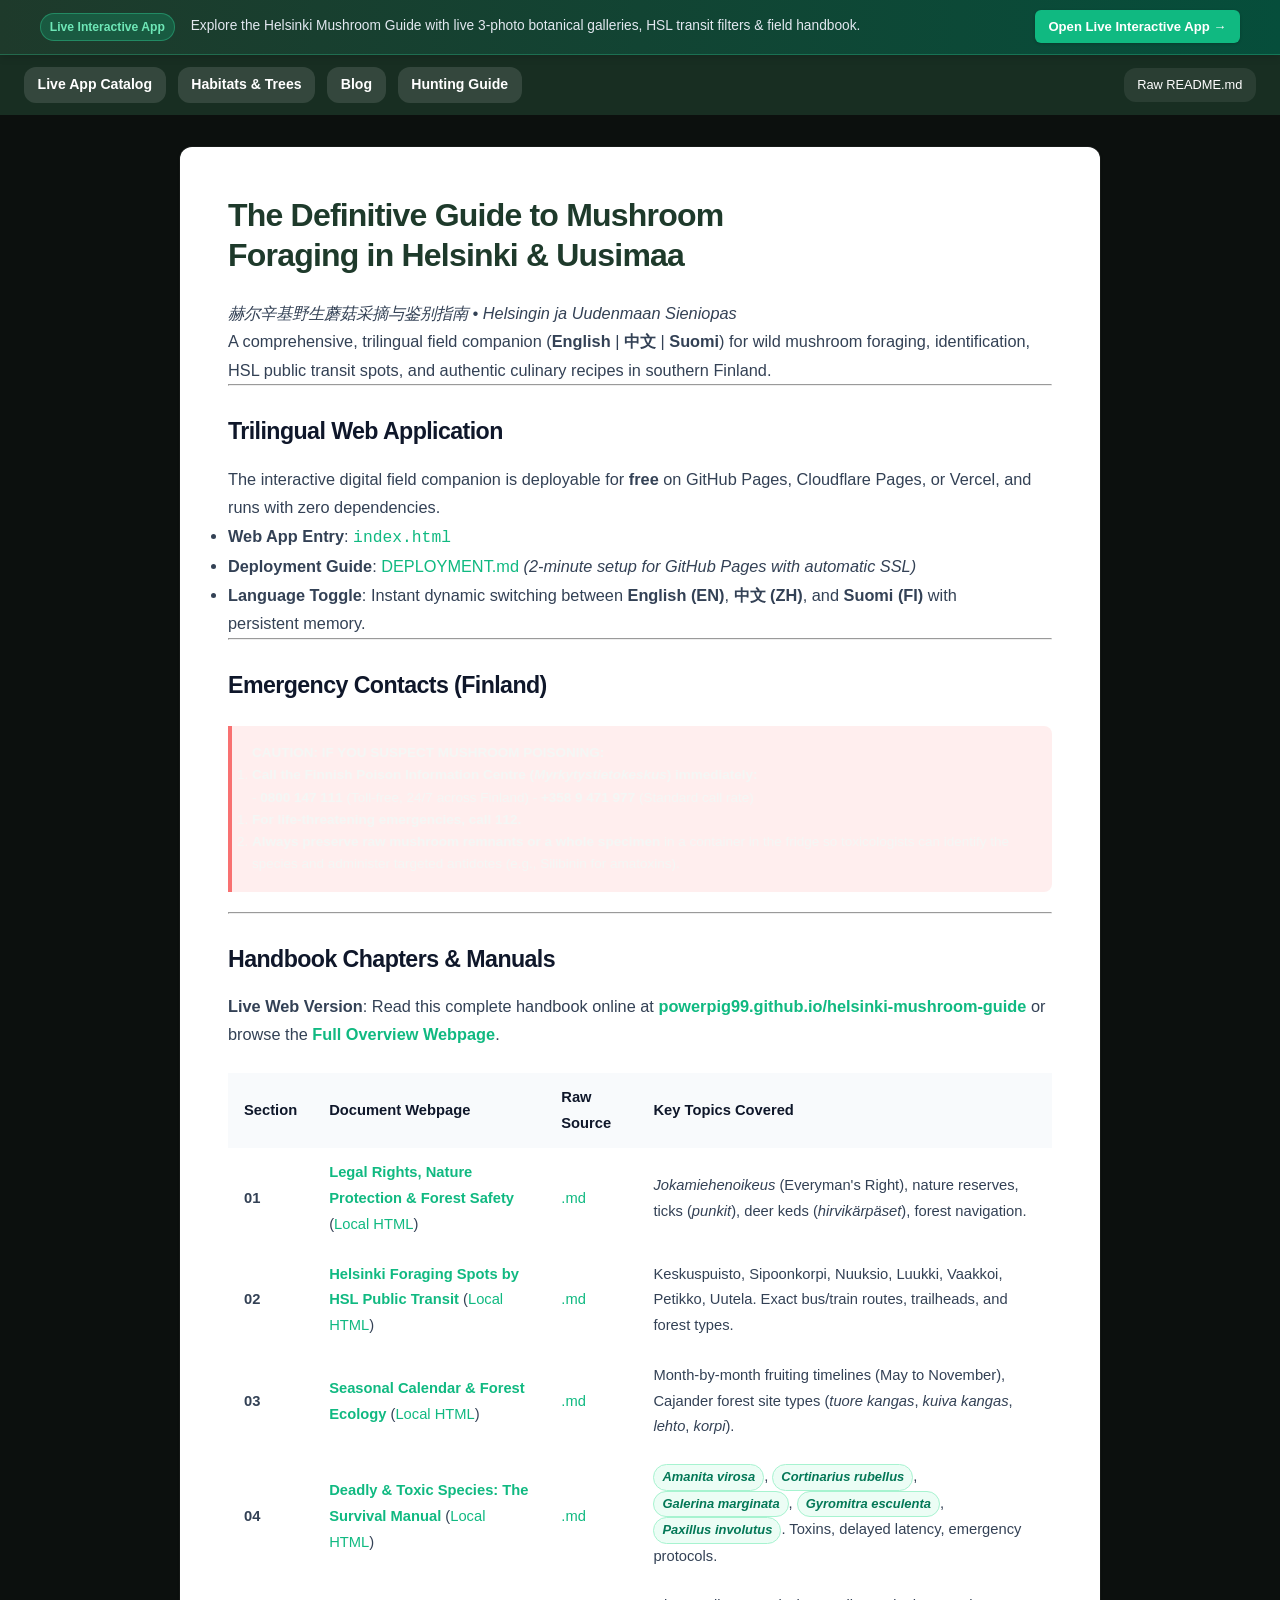
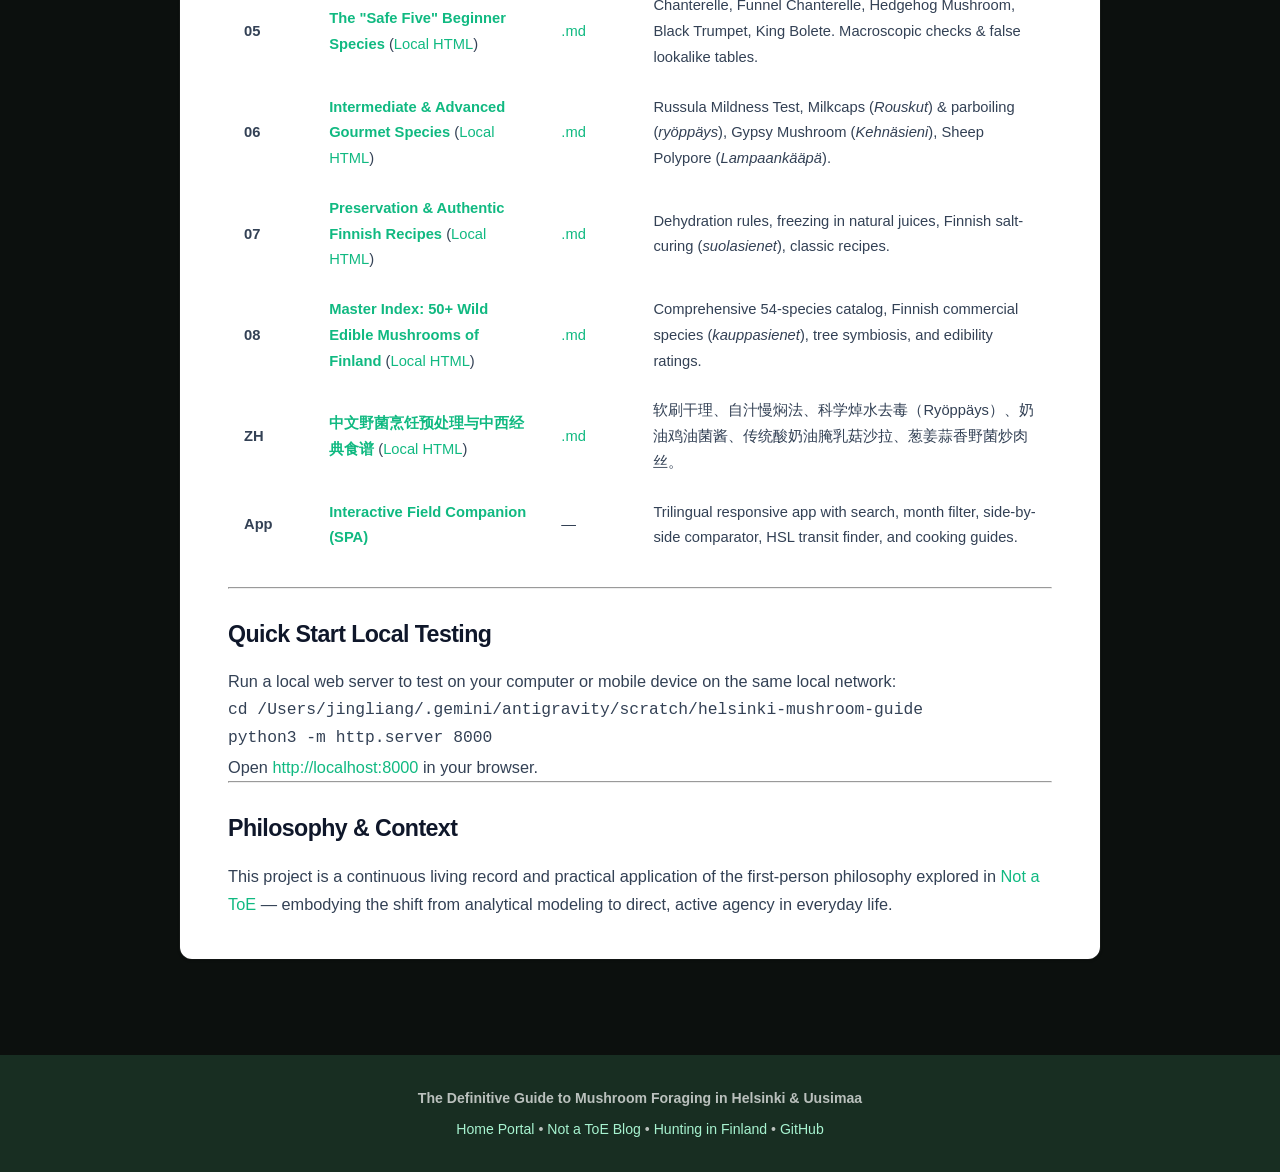
==== commit 5879d766: "Purge all decorative emojis across UI, handbook, and documentation" ====
--- a/overview.html
+++ b/overview.html
@@ -193,7 +193,7 @@
       <a href="https://powerpig99.github.io/hunting-in-finland/" class="doc-btn-back" target="_blank" rel="noopener" title="Companion Guide: Hunting in Finland">Hunting Guide</a>
     </div>
     <div>
-      <a href="README.md" class="doc-btn-back" target="_blank" style="background:rgba(255,255,255,0.08); font-weight:normal; font-size:0.8rem;">📄 Raw README.md</a>
+      <a href="README.md" class="doc-btn-back" target="_blank" style="background:rgba(255,255,255,0.08); font-weight:normal; font-size:0.8rem;">Raw README.md</a>
     </div>
   </header>
 
@@ -207,7 +207,7 @@
 
 <hr>
 
-<h2>🌐 Trilingual Web Application</h2>
+<h2>Trilingual Web Application</h2>
 
 <p>The interactive digital field companion is deployable for <strong>free</strong> on GitHub Pages, Cloudflare Pages, or Vercel, and runs with zero dependencies.</p>
 
@@ -219,7 +219,7 @@
 
 <hr>
 
-<h2>🚨 Emergency Contacts (Finland)</h2>
+<h2>Emergency Contacts (Finland)</h2>
 
 <div class="reader-alert danger"><strong>CAUTION:</strong> <strong>IF YOU SUSPECT MUSHROOM POISONING:</strong>
 <ol>
@@ -234,14 +234,14 @@
 
 <hr>
 
-<h2>📚 Handbook Chapters & Manuals</h2>
-
-<blockquote>🌐 <strong>Live Web Version</strong>: Read this complete handbook online at <a href="https://powerpig99.github.io/helsinki-mushroom-guide/" target="_blank" rel="noopener noreferrer"><strong>powerpig99.github.io/helsinki-mushroom-guide</strong></a> or browse the <a href="overview.html" ><strong>Full Overview Webpage</strong></a>.</blockquote>
+<h2>Handbook Chapters & Manuals</h2>
+
+<blockquote><strong>Live Web Version</strong>: Read this complete handbook online at <a href="https://powerpig99.github.io/helsinki-mushroom-guide/" target="_blank" rel="noopener noreferrer"><strong>powerpig99.github.io/helsinki-mushroom-guide</strong></a> or browse the <a href="overview.html" ><strong>Full Overview Webpage</strong></a>.</blockquote>
 
 <div class="table-container"><table><thead><tr><th>Section</th><th>Document Webpage</th><th>Raw Source</th><th>Key Topics Covered</th></tr></thead><tbody><tr><td><strong>01</strong></td><td><a href="https://powerpig99.github.io/helsinki-mushroom-guide/docs/01_legal_and_ethics.html" target="_blank" rel="noopener noreferrer"><strong>Legal Rights, Nature Protection & Forest Safety</strong></a> (<a href="docs/01_legal_and_ethics.html" >Local HTML</a>)</td><td><a href="docs/01_legal_and_ethics.html" >.md</a></td><td><em>Jokamiehenoikeus</em> (Everyman's Right), nature reserves, ticks (<em>punkit</em>), deer keds (<em>hirvikärpäset</em>), forest navigation.</td></tr><tr><td><strong>02</strong></td><td><a href="https://powerpig99.github.io/helsinki-mushroom-guide/docs/02_helsinki_transit_spots_guide.html" target="_blank" rel="noopener noreferrer"><strong>Helsinki Foraging Spots by HSL Public Transit</strong></a> (<a href="docs/02_helsinki_transit_spots_guide.html" >Local HTML</a>)</td><td><a href="docs/02_helsinki_transit_spots_guide.html" >.md</a></td><td>Keskuspuisto, Sipoonkorpi, Nuuksio, Luukki, Vaakkoi, Petikko, Uutela. Exact bus/train routes, trailheads, and forest types.</td></tr><tr><td><strong>03</strong></td><td><a href="https://powerpig99.github.io/helsinki-mushroom-guide/docs/03_seasonal_calendar_and_habitats.html" target="_blank" rel="noopener noreferrer"><strong>Seasonal Calendar & Forest Ecology</strong></a> (<a href="docs/03_seasonal_calendar_and_habitats.html" >Local HTML</a>)</td><td><a href="docs/03_seasonal_calendar_and_habitats.html" >.md</a></td><td>Month-by-month fruiting timelines (May to November), Cajander forest site types (<em>tuore kangas</em>, <em>kuiva kangas</em>, <em>lehto</em>, <em>korpi</em>).</td></tr><tr><td><strong>04</strong></td><td><a href="https://powerpig99.github.io/helsinki-mushroom-guide/docs/04_deadly_and_toxic_species.html" target="_blank" rel="noopener noreferrer"><strong>Deadly & Toxic Species: The Survival Manual</strong></a> (<a href="docs/04_deadly_and_toxic_species.html" >Local HTML</a>)</td><td><a href="docs/04_deadly_and_toxic_species.html" >.md</a></td><td><a href="../index.html#/mushroom/amanita_virosa" class="inline-species-chip" title="View identification guide in live app"><span class="chip-title"><em>Amanita virosa</em></span></a>, <a href="../index.html#/mushroom/cortinarius_rubellus" class="inline-species-chip" title="View identification guide in live app"><span class="chip-title"><em>Cortinarius rubellus</em></span></a>, <a href="../index.html#/mushroom/galerina_marginata" class="inline-species-chip" title="View identification guide in live app"><span class="chip-title"><em>Galerina marginata</em></span></a>, <a href="../index.html#/mushroom/gyromitra_esculenta" class="inline-species-chip" title="View identification guide in live app"><span class="chip-title"><em>Gyromitra esculenta</em></span></a>, <a href="../index.html#/mushroom/paxillus_involutus" class="inline-species-chip" title="View identification guide in live app"><span class="chip-title"><em>Paxillus involutus</em></span></a>. Toxins, delayed latency, emergency protocols.</td></tr><tr><td><strong>05</strong></td><td><a href="https://powerpig99.github.io/helsinki-mushroom-guide/docs/05_beginner_safe_species.html" target="_blank" rel="noopener noreferrer"><strong>The "Safe Five" Beginner Species</strong></a> (<a href="docs/05_beginner_safe_species.html" >Local HTML</a>)</td><td><a href="docs/05_beginner_safe_species.html" >.md</a></td><td>Chanterelle, Funnel Chanterelle, Hedgehog Mushroom, Black Trumpet, King Bolete. Macroscopic checks & false lookalike tables.</td></tr><tr><td><strong>06</strong></td><td><a href="https://powerpig99.github.io/helsinki-mushroom-guide/docs/06_intermediate_and_advanced.html" target="_blank" rel="noopener noreferrer"><strong>Intermediate & Advanced Gourmet Species</strong></a> (<a href="docs/06_intermediate_and_advanced.html" >Local HTML</a>)</td><td><a href="docs/06_intermediate_and_advanced.html" >.md</a></td><td>Russula Mildness Test, Milkcaps (<em>Rouskut</em>) & parboiling (<em>ryöppäys</em>), Gypsy Mushroom (<em>Kehnäsieni</em>), Sheep Polypore (<em>Lampaankääpä</em>).</td></tr><tr><td><strong>07</strong></td><td><a href="https://powerpig99.github.io/helsinki-mushroom-guide/docs/07_preservation_and_recipes.html" target="_blank" rel="noopener noreferrer"><strong>Preservation & Authentic Finnish Recipes</strong></a> (<a href="docs/07_preservation_and_recipes.html" >Local HTML</a>)</td><td><a href="docs/07_preservation_and_recipes.html" >.md</a></td><td>Dehydration rules, freezing in natural juices, Finnish salt-curing (<em>suolasienet</em>), classic recipes.</td></tr><tr><td><strong>08</strong></td><td><a href="https://powerpig99.github.io/helsinki-mushroom-guide/docs/08_expanded_edible_species_index.html" target="_blank" rel="noopener noreferrer"><strong>Master Index: 50+ Wild Edible Mushrooms of Finland</strong></a> (<a href="docs/08_expanded_edible_species_index.html" >Local HTML</a>)</td><td><a href="docs/08_expanded_edible_species_index.html" >.md</a></td><td>Comprehensive 54-species catalog, Finnish commercial species (<em>kauppasienet</em>), tree symbiosis, and edibility ratings.</td></tr><tr><td><strong>ZH</strong></td><td><a href="https://powerpig99.github.io/helsinki-mushroom-guide/docs/cooking_and_recipes_zh.html" target="_blank" rel="noopener noreferrer"><strong>中文野菌烹饪预处理与中西经典食谱</strong></a> (<a href="docs/cooking_and_recipes_zh.html" >Local HTML</a>)</td><td><a href="docs/cooking_and_recipes_zh.html" >.md</a></td><td>软刷干理、自汁慢焖法、科学焯水去毒（Ryöppäys）、奶油鸡油菌酱、传统酸奶油腌乳菇沙拉、葱姜蒜香野菌炒肉丝。</td></tr><tr><td><strong>App</strong></td><td><a href="index.html" ><strong>Interactive Field Companion (SPA)</strong></a></td><td>—</td><td>Trilingual responsive app with search, month filter, side-by-side comparator, HSL transit finder, and cooking guides.</td></tr></tbody></table></div>
 <hr>
 
-<h2>🚀 Quick Start Local Testing</h2>
+<h2>Quick Start Local Testing</h2>
 
 <p>Run a local web server to test on your computer or mobile device on the same local network:</p>
 
@@ -252,7 +252,7 @@
 
 <hr>
 
-<h2>🧭 Philosophy & Context</h2>
+<h2>Philosophy & Context</h2>
 
 <p>This project is a continuous living record and practical application of the first-person philosophy explored in <a href="https://powerpig99.github.io/not-a-toe/" target="_blank" rel="noopener noreferrer">Not a ToE</a> — embodying the shift from analytical modeling to direct, active agency in everyday life.</p>
 
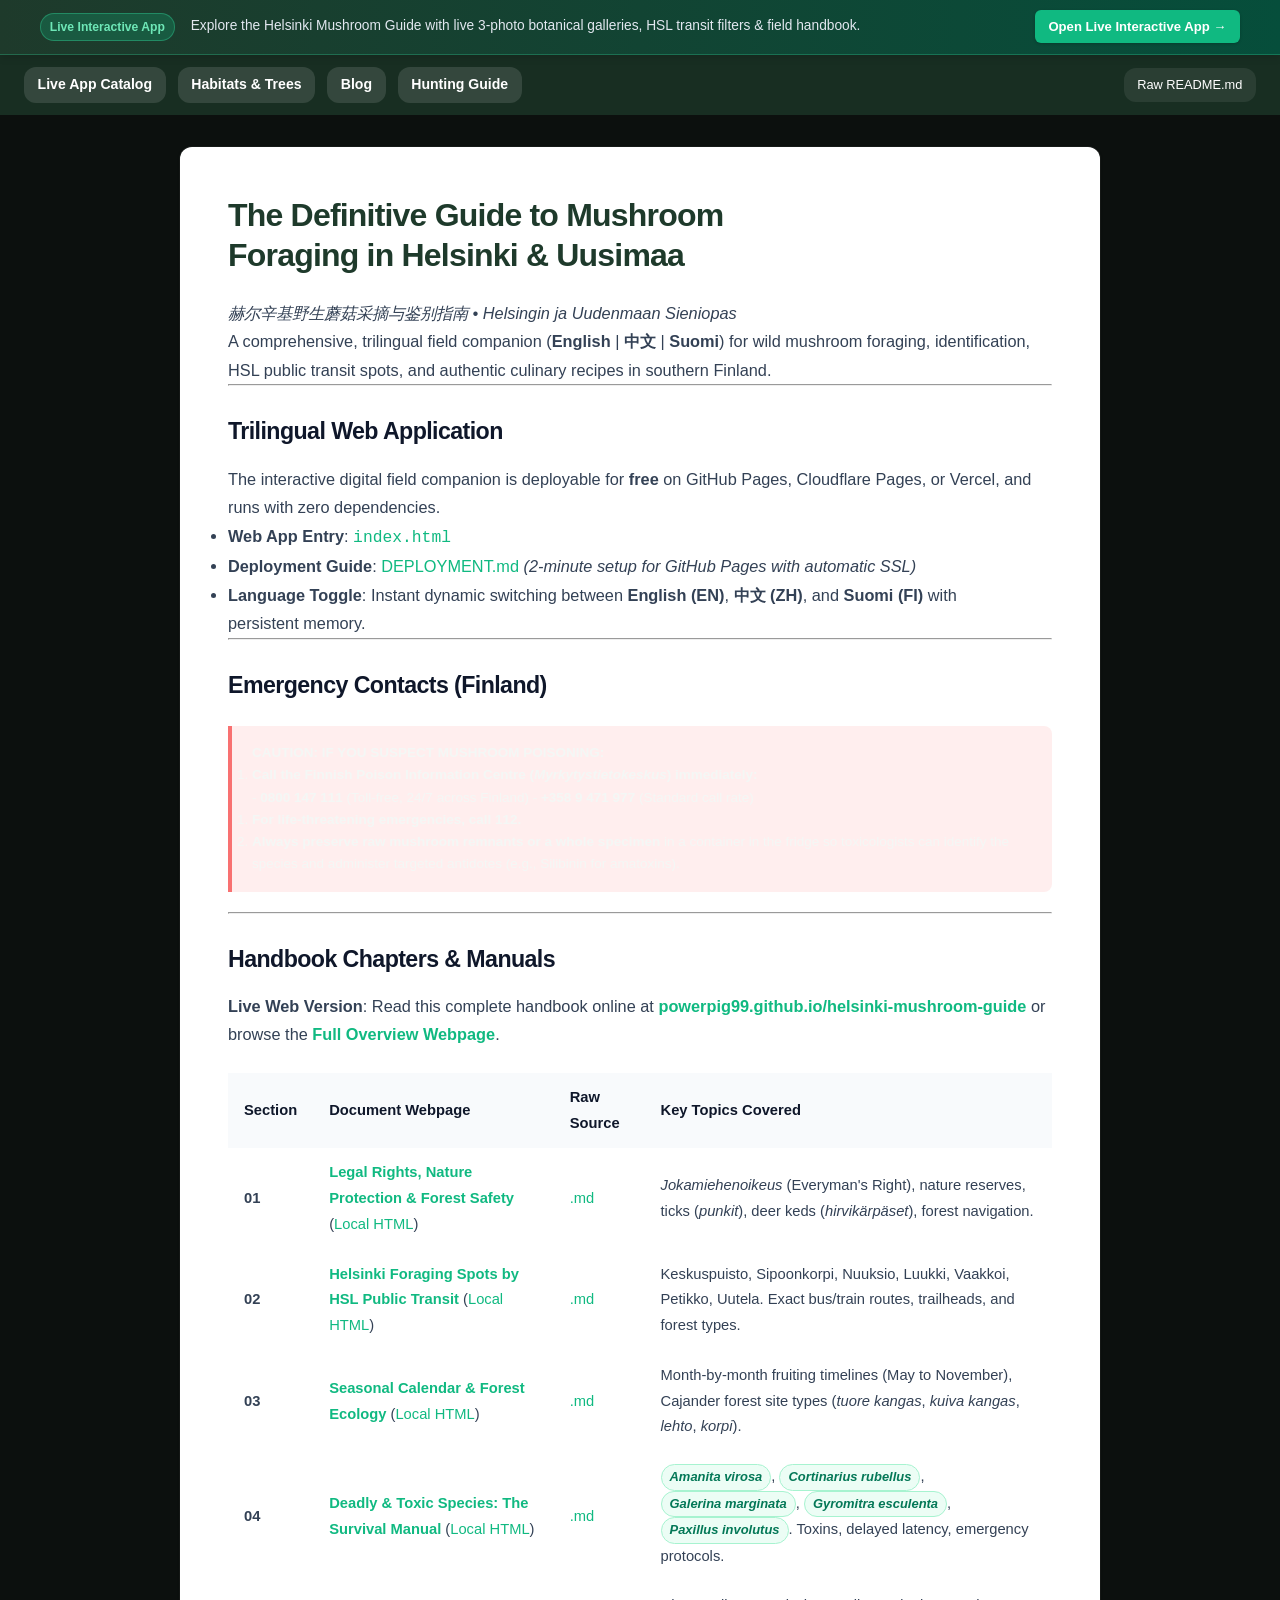
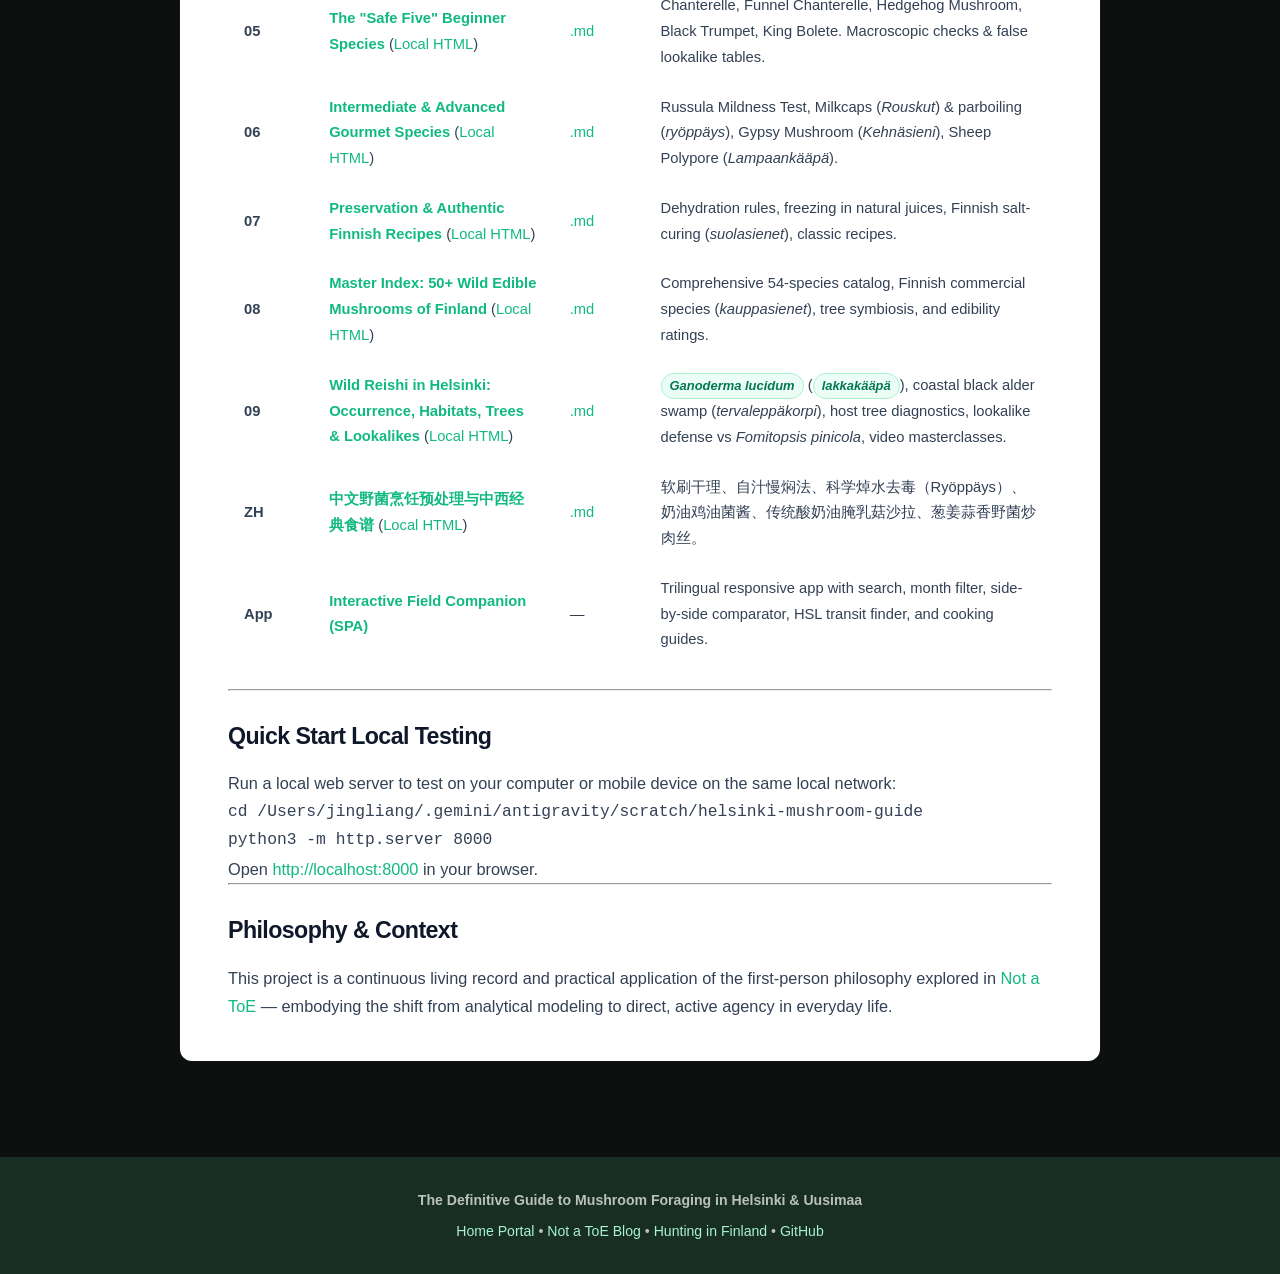
==== commit d392f5e1: "feat: add Chapter 09 and species guide for Reishi (lakkakääpä) in Helsinki with verified media" ====
--- a/overview.html
+++ b/overview.html
@@ -238,7 +238,7 @@
 
 <blockquote><strong>Live Web Version</strong>: Read this complete handbook online at <a href="https://powerpig99.github.io/helsinki-mushroom-guide/" target="_blank" rel="noopener noreferrer"><strong>powerpig99.github.io/helsinki-mushroom-guide</strong></a> or browse the <a href="overview.html" ><strong>Full Overview Webpage</strong></a>.</blockquote>
 
-<div class="table-container"><table><thead><tr><th>Section</th><th>Document Webpage</th><th>Raw Source</th><th>Key Topics Covered</th></tr></thead><tbody><tr><td><strong>01</strong></td><td><a href="https://powerpig99.github.io/helsinki-mushroom-guide/docs/01_legal_and_ethics.html" target="_blank" rel="noopener noreferrer"><strong>Legal Rights, Nature Protection & Forest Safety</strong></a> (<a href="docs/01_legal_and_ethics.html" >Local HTML</a>)</td><td><a href="docs/01_legal_and_ethics.html" >.md</a></td><td><em>Jokamiehenoikeus</em> (Everyman's Right), nature reserves, ticks (<em>punkit</em>), deer keds (<em>hirvikärpäset</em>), forest navigation.</td></tr><tr><td><strong>02</strong></td><td><a href="https://powerpig99.github.io/helsinki-mushroom-guide/docs/02_helsinki_transit_spots_guide.html" target="_blank" rel="noopener noreferrer"><strong>Helsinki Foraging Spots by HSL Public Transit</strong></a> (<a href="docs/02_helsinki_transit_spots_guide.html" >Local HTML</a>)</td><td><a href="docs/02_helsinki_transit_spots_guide.html" >.md</a></td><td>Keskuspuisto, Sipoonkorpi, Nuuksio, Luukki, Vaakkoi, Petikko, Uutela. Exact bus/train routes, trailheads, and forest types.</td></tr><tr><td><strong>03</strong></td><td><a href="https://powerpig99.github.io/helsinki-mushroom-guide/docs/03_seasonal_calendar_and_habitats.html" target="_blank" rel="noopener noreferrer"><strong>Seasonal Calendar & Forest Ecology</strong></a> (<a href="docs/03_seasonal_calendar_and_habitats.html" >Local HTML</a>)</td><td><a href="docs/03_seasonal_calendar_and_habitats.html" >.md</a></td><td>Month-by-month fruiting timelines (May to November), Cajander forest site types (<em>tuore kangas</em>, <em>kuiva kangas</em>, <em>lehto</em>, <em>korpi</em>).</td></tr><tr><td><strong>04</strong></td><td><a href="https://powerpig99.github.io/helsinki-mushroom-guide/docs/04_deadly_and_toxic_species.html" target="_blank" rel="noopener noreferrer"><strong>Deadly & Toxic Species: The Survival Manual</strong></a> (<a href="docs/04_deadly_and_toxic_species.html" >Local HTML</a>)</td><td><a href="docs/04_deadly_and_toxic_species.html" >.md</a></td><td><a href="../index.html#/mushroom/amanita_virosa" class="inline-species-chip" title="View identification guide in live app"><span class="chip-title"><em>Amanita virosa</em></span></a>, <a href="../index.html#/mushroom/cortinarius_rubellus" class="inline-species-chip" title="View identification guide in live app"><span class="chip-title"><em>Cortinarius rubellus</em></span></a>, <a href="../index.html#/mushroom/galerina_marginata" class="inline-species-chip" title="View identification guide in live app"><span class="chip-title"><em>Galerina marginata</em></span></a>, <a href="../index.html#/mushroom/gyromitra_esculenta" class="inline-species-chip" title="View identification guide in live app"><span class="chip-title"><em>Gyromitra esculenta</em></span></a>, <a href="../index.html#/mushroom/paxillus_involutus" class="inline-species-chip" title="View identification guide in live app"><span class="chip-title"><em>Paxillus involutus</em></span></a>. Toxins, delayed latency, emergency protocols.</td></tr><tr><td><strong>05</strong></td><td><a href="https://powerpig99.github.io/helsinki-mushroom-guide/docs/05_beginner_safe_species.html" target="_blank" rel="noopener noreferrer"><strong>The "Safe Five" Beginner Species</strong></a> (<a href="docs/05_beginner_safe_species.html" >Local HTML</a>)</td><td><a href="docs/05_beginner_safe_species.html" >.md</a></td><td>Chanterelle, Funnel Chanterelle, Hedgehog Mushroom, Black Trumpet, King Bolete. Macroscopic checks & false lookalike tables.</td></tr><tr><td><strong>06</strong></td><td><a href="https://powerpig99.github.io/helsinki-mushroom-guide/docs/06_intermediate_and_advanced.html" target="_blank" rel="noopener noreferrer"><strong>Intermediate & Advanced Gourmet Species</strong></a> (<a href="docs/06_intermediate_and_advanced.html" >Local HTML</a>)</td><td><a href="docs/06_intermediate_and_advanced.html" >.md</a></td><td>Russula Mildness Test, Milkcaps (<em>Rouskut</em>) & parboiling (<em>ryöppäys</em>), Gypsy Mushroom (<em>Kehnäsieni</em>), Sheep Polypore (<em>Lampaankääpä</em>).</td></tr><tr><td><strong>07</strong></td><td><a href="https://powerpig99.github.io/helsinki-mushroom-guide/docs/07_preservation_and_recipes.html" target="_blank" rel="noopener noreferrer"><strong>Preservation & Authentic Finnish Recipes</strong></a> (<a href="docs/07_preservation_and_recipes.html" >Local HTML</a>)</td><td><a href="docs/07_preservation_and_recipes.html" >.md</a></td><td>Dehydration rules, freezing in natural juices, Finnish salt-curing (<em>suolasienet</em>), classic recipes.</td></tr><tr><td><strong>08</strong></td><td><a href="https://powerpig99.github.io/helsinki-mushroom-guide/docs/08_expanded_edible_species_index.html" target="_blank" rel="noopener noreferrer"><strong>Master Index: 50+ Wild Edible Mushrooms of Finland</strong></a> (<a href="docs/08_expanded_edible_species_index.html" >Local HTML</a>)</td><td><a href="docs/08_expanded_edible_species_index.html" >.md</a></td><td>Comprehensive 54-species catalog, Finnish commercial species (<em>kauppasienet</em>), tree symbiosis, and edibility ratings.</td></tr><tr><td><strong>ZH</strong></td><td><a href="https://powerpig99.github.io/helsinki-mushroom-guide/docs/cooking_and_recipes_zh.html" target="_blank" rel="noopener noreferrer"><strong>中文野菌烹饪预处理与中西经典食谱</strong></a> (<a href="docs/cooking_and_recipes_zh.html" >Local HTML</a>)</td><td><a href="docs/cooking_and_recipes_zh.html" >.md</a></td><td>软刷干理、自汁慢焖法、科学焯水去毒（Ryöppäys）、奶油鸡油菌酱、传统酸奶油腌乳菇沙拉、葱姜蒜香野菌炒肉丝。</td></tr><tr><td><strong>App</strong></td><td><a href="index.html" ><strong>Interactive Field Companion (SPA)</strong></a></td><td>—</td><td>Trilingual responsive app with search, month filter, side-by-side comparator, HSL transit finder, and cooking guides.</td></tr></tbody></table></div>
+<div class="table-container"><table><thead><tr><th>Section</th><th>Document Webpage</th><th>Raw Source</th><th>Key Topics Covered</th></tr></thead><tbody><tr><td><strong>01</strong></td><td><a href="https://powerpig99.github.io/helsinki-mushroom-guide/docs/01_legal_and_ethics.html" target="_blank" rel="noopener noreferrer"><strong>Legal Rights, Nature Protection & Forest Safety</strong></a> (<a href="docs/01_legal_and_ethics.html" >Local HTML</a>)</td><td><a href="docs/01_legal_and_ethics.html" >.md</a></td><td><em>Jokamiehenoikeus</em> (Everyman's Right), nature reserves, ticks (<em>punkit</em>), deer keds (<em>hirvikärpäset</em>), forest navigation.</td></tr><tr><td><strong>02</strong></td><td><a href="https://powerpig99.github.io/helsinki-mushroom-guide/docs/02_helsinki_transit_spots_guide.html" target="_blank" rel="noopener noreferrer"><strong>Helsinki Foraging Spots by HSL Public Transit</strong></a> (<a href="docs/02_helsinki_transit_spots_guide.html" >Local HTML</a>)</td><td><a href="docs/02_helsinki_transit_spots_guide.html" >.md</a></td><td>Keskuspuisto, Sipoonkorpi, Nuuksio, Luukki, Vaakkoi, Petikko, Uutela. Exact bus/train routes, trailheads, and forest types.</td></tr><tr><td><strong>03</strong></td><td><a href="https://powerpig99.github.io/helsinki-mushroom-guide/docs/03_seasonal_calendar_and_habitats.html" target="_blank" rel="noopener noreferrer"><strong>Seasonal Calendar & Forest Ecology</strong></a> (<a href="docs/03_seasonal_calendar_and_habitats.html" >Local HTML</a>)</td><td><a href="docs/03_seasonal_calendar_and_habitats.html" >.md</a></td><td>Month-by-month fruiting timelines (May to November), Cajander forest site types (<em>tuore kangas</em>, <em>kuiva kangas</em>, <em>lehto</em>, <em>korpi</em>).</td></tr><tr><td><strong>04</strong></td><td><a href="https://powerpig99.github.io/helsinki-mushroom-guide/docs/04_deadly_and_toxic_species.html" target="_blank" rel="noopener noreferrer"><strong>Deadly & Toxic Species: The Survival Manual</strong></a> (<a href="docs/04_deadly_and_toxic_species.html" >Local HTML</a>)</td><td><a href="docs/04_deadly_and_toxic_species.html" >.md</a></td><td><a href="../index.html#/mushroom/amanita_virosa" class="inline-species-chip" title="View identification guide in live app"><span class="chip-title"><em>Amanita virosa</em></span></a>, <a href="../index.html#/mushroom/cortinarius_rubellus" class="inline-species-chip" title="View identification guide in live app"><span class="chip-title"><em>Cortinarius rubellus</em></span></a>, <a href="../index.html#/mushroom/galerina_marginata" class="inline-species-chip" title="View identification guide in live app"><span class="chip-title"><em>Galerina marginata</em></span></a>, <a href="../index.html#/mushroom/gyromitra_esculenta" class="inline-species-chip" title="View identification guide in live app"><span class="chip-title"><em>Gyromitra esculenta</em></span></a>, <a href="../index.html#/mushroom/paxillus_involutus" class="inline-species-chip" title="View identification guide in live app"><span class="chip-title"><em>Paxillus involutus</em></span></a>. Toxins, delayed latency, emergency protocols.</td></tr><tr><td><strong>05</strong></td><td><a href="https://powerpig99.github.io/helsinki-mushroom-guide/docs/05_beginner_safe_species.html" target="_blank" rel="noopener noreferrer"><strong>The "Safe Five" Beginner Species</strong></a> (<a href="docs/05_beginner_safe_species.html" >Local HTML</a>)</td><td><a href="docs/05_beginner_safe_species.html" >.md</a></td><td>Chanterelle, Funnel Chanterelle, Hedgehog Mushroom, Black Trumpet, King Bolete. Macroscopic checks & false lookalike tables.</td></tr><tr><td><strong>06</strong></td><td><a href="https://powerpig99.github.io/helsinki-mushroom-guide/docs/06_intermediate_and_advanced.html" target="_blank" rel="noopener noreferrer"><strong>Intermediate & Advanced Gourmet Species</strong></a> (<a href="docs/06_intermediate_and_advanced.html" >Local HTML</a>)</td><td><a href="docs/06_intermediate_and_advanced.html" >.md</a></td><td>Russula Mildness Test, Milkcaps (<em>Rouskut</em>) & parboiling (<em>ryöppäys</em>), Gypsy Mushroom (<em>Kehnäsieni</em>), Sheep Polypore (<em>Lampaankääpä</em>).</td></tr><tr><td><strong>07</strong></td><td><a href="https://powerpig99.github.io/helsinki-mushroom-guide/docs/07_preservation_and_recipes.html" target="_blank" rel="noopener noreferrer"><strong>Preservation & Authentic Finnish Recipes</strong></a> (<a href="docs/07_preservation_and_recipes.html" >Local HTML</a>)</td><td><a href="docs/07_preservation_and_recipes.html" >.md</a></td><td>Dehydration rules, freezing in natural juices, Finnish salt-curing (<em>suolasienet</em>), classic recipes.</td></tr><tr><td><strong>08</strong></td><td><a href="https://powerpig99.github.io/helsinki-mushroom-guide/docs/08_expanded_edible_species_index.html" target="_blank" rel="noopener noreferrer"><strong>Master Index: 50+ Wild Edible Mushrooms of Finland</strong></a> (<a href="docs/08_expanded_edible_species_index.html" >Local HTML</a>)</td><td><a href="docs/08_expanded_edible_species_index.html" >.md</a></td><td>Comprehensive 54-species catalog, Finnish commercial species (<em>kauppasienet</em>), tree symbiosis, and edibility ratings.</td></tr><tr><td><strong>09</strong></td><td><a href="https://powerpig99.github.io/helsinki-mushroom-guide/docs/09_reishi_in_helsinki.html" target="_blank" rel="noopener noreferrer"><strong>Wild Reishi in Helsinki: Occurrence, Habitats, Trees & Lookalikes</strong></a> (<a href="docs/09_reishi_in_helsinki.html" >Local HTML</a>)</td><td><a href="docs/09_reishi_in_helsinki.html" >.md</a></td><td><a href="../index.html#/mushroom/ganoderma_lucidum" class="inline-species-chip" title="View identification guide in live app"><span class="chip-title"><em>Ganoderma lucidum</em></span></a> (<a href="../index.html#/mushroom/ganoderma_lucidum" class="inline-species-chip" title="View identification guide in live app"><span class="chip-title"><em>lakkakääpä</em></span></a>), coastal black alder swamp (<em>tervaleppäkorpi</em>), host tree diagnostics, lookalike defense vs <em>Fomitopsis pinicola</em>, video masterclasses.</td></tr><tr><td><strong>ZH</strong></td><td><a href="https://powerpig99.github.io/helsinki-mushroom-guide/docs/cooking_and_recipes_zh.html" target="_blank" rel="noopener noreferrer"><strong>中文野菌烹饪预处理与中西经典食谱</strong></a> (<a href="docs/cooking_and_recipes_zh.html" >Local HTML</a>)</td><td><a href="docs/cooking_and_recipes_zh.html" >.md</a></td><td>软刷干理、自汁慢焖法、科学焯水去毒（Ryöppäys）、奶油鸡油菌酱、传统酸奶油腌乳菇沙拉、葱姜蒜香野菌炒肉丝。</td></tr><tr><td><strong>App</strong></td><td><a href="index.html" ><strong>Interactive Field Companion (SPA)</strong></a></td><td>—</td><td>Trilingual responsive app with search, month filter, side-by-side comparator, HSL transit finder, and cooking guides.</td></tr></tbody></table></div>
 <hr>
 
 <h2>Quick Start Local Testing</h2>
--- a/styles.css
+++ b/styles.css
@@ -1306,6 +1306,7 @@
 .badge-parboil  { background-color: rgba(217, 119, 6, 0.92); color: #ffffff; border: 1px solid rgba(255, 255, 255, 0.2); }
 .badge-deadly   { background-color: rgba(220, 38, 38, 0.92); color: #ffffff; border: 1px solid rgba(255, 255, 255, 0.2); }
 .badge-inedible { background-color: rgba(107, 114, 128, 0.92); color: #ffffff; border: 1px solid rgba(255, 255, 255, 0.2); }
+.badge-medicinal { background-color: rgba(124, 58, 237, 0.92); color: #ffffff; border: 1px solid rgba(255, 255, 255, 0.2); }
 
 .star-rating {
   position: absolute;
@@ -1587,18 +1588,6 @@
   overflow: hidden;
   text-overflow: ellipsis;
   max-width: 280px;
-}
-
-.detail-lang-wrapper {
-  display: inline-flex;
-  gap: 6px;
-}
-
-.detail-lang-wrapper .lang-row {
-  background: var(--card-bg);
-  border: 1px solid var(--card-border);
-  padding: 2px;
-  border-radius: var(--radius-full);
 }
 
 .bilingual-container {
